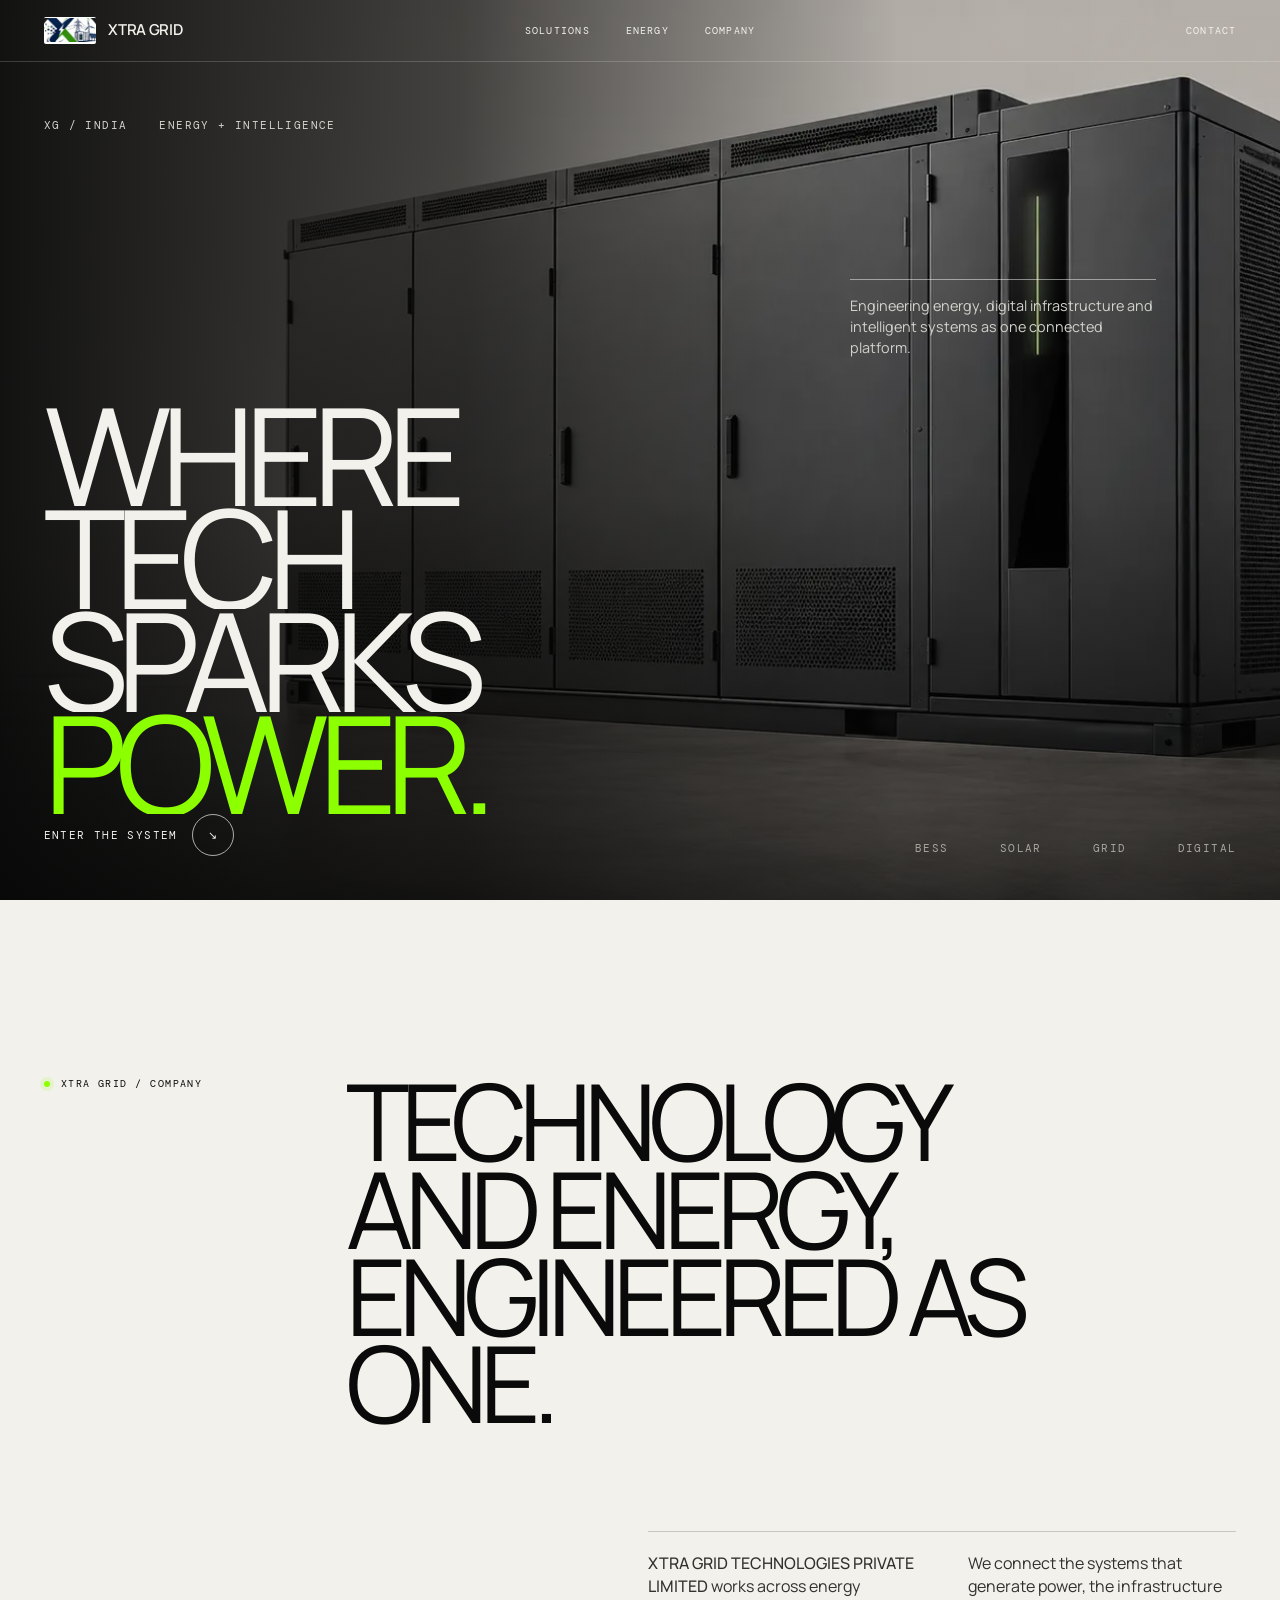
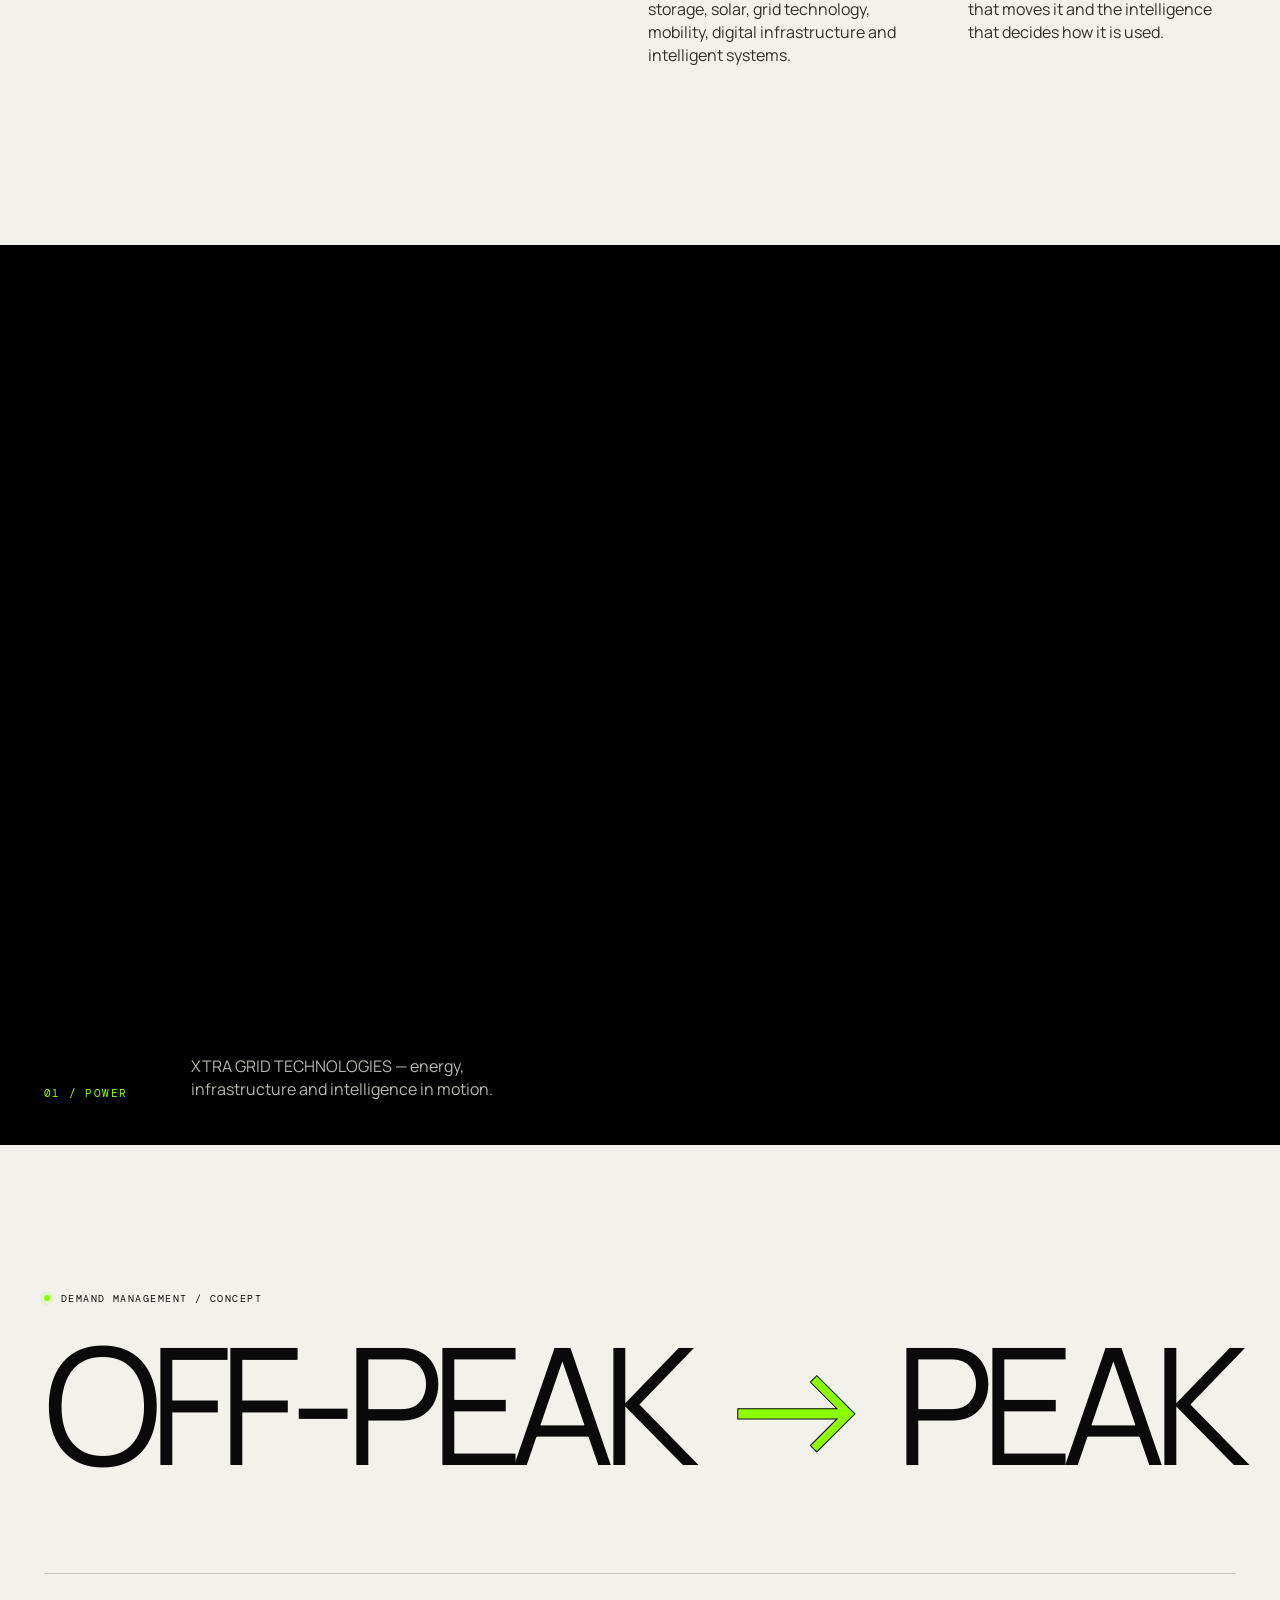
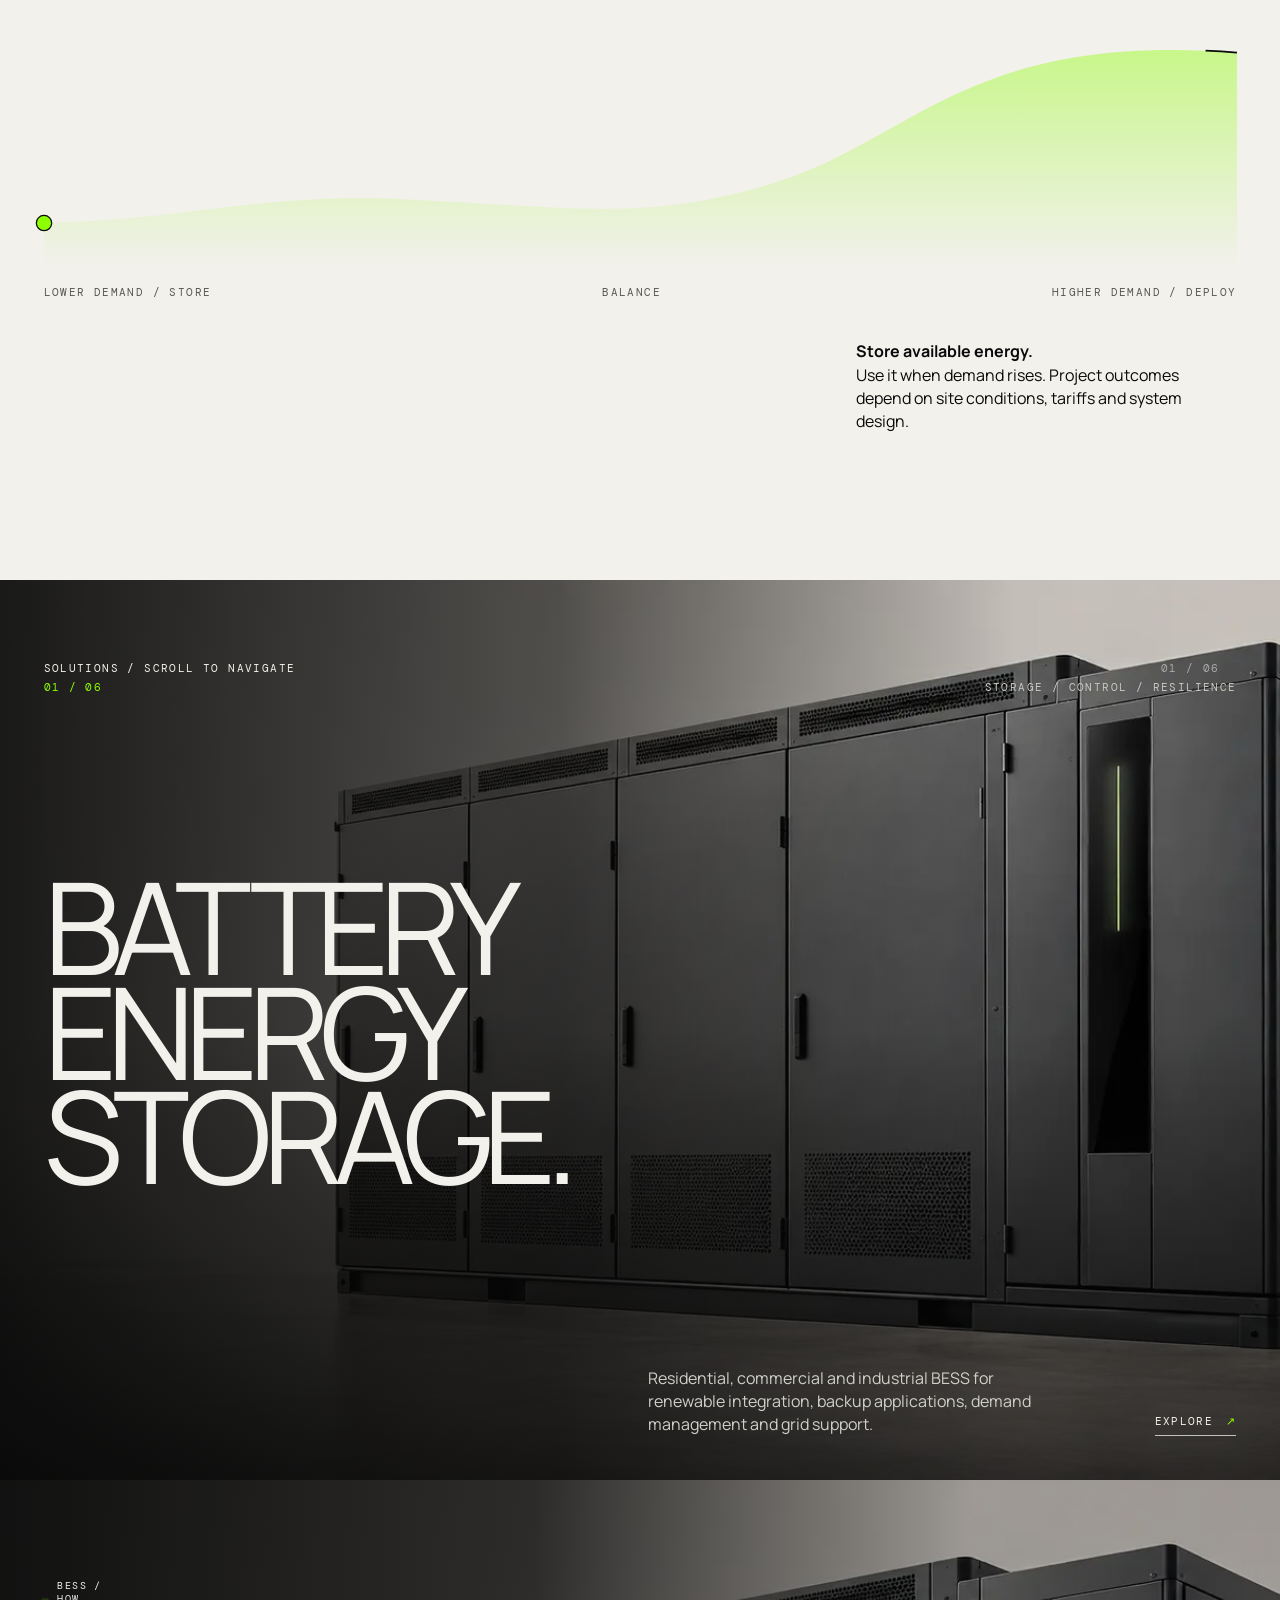
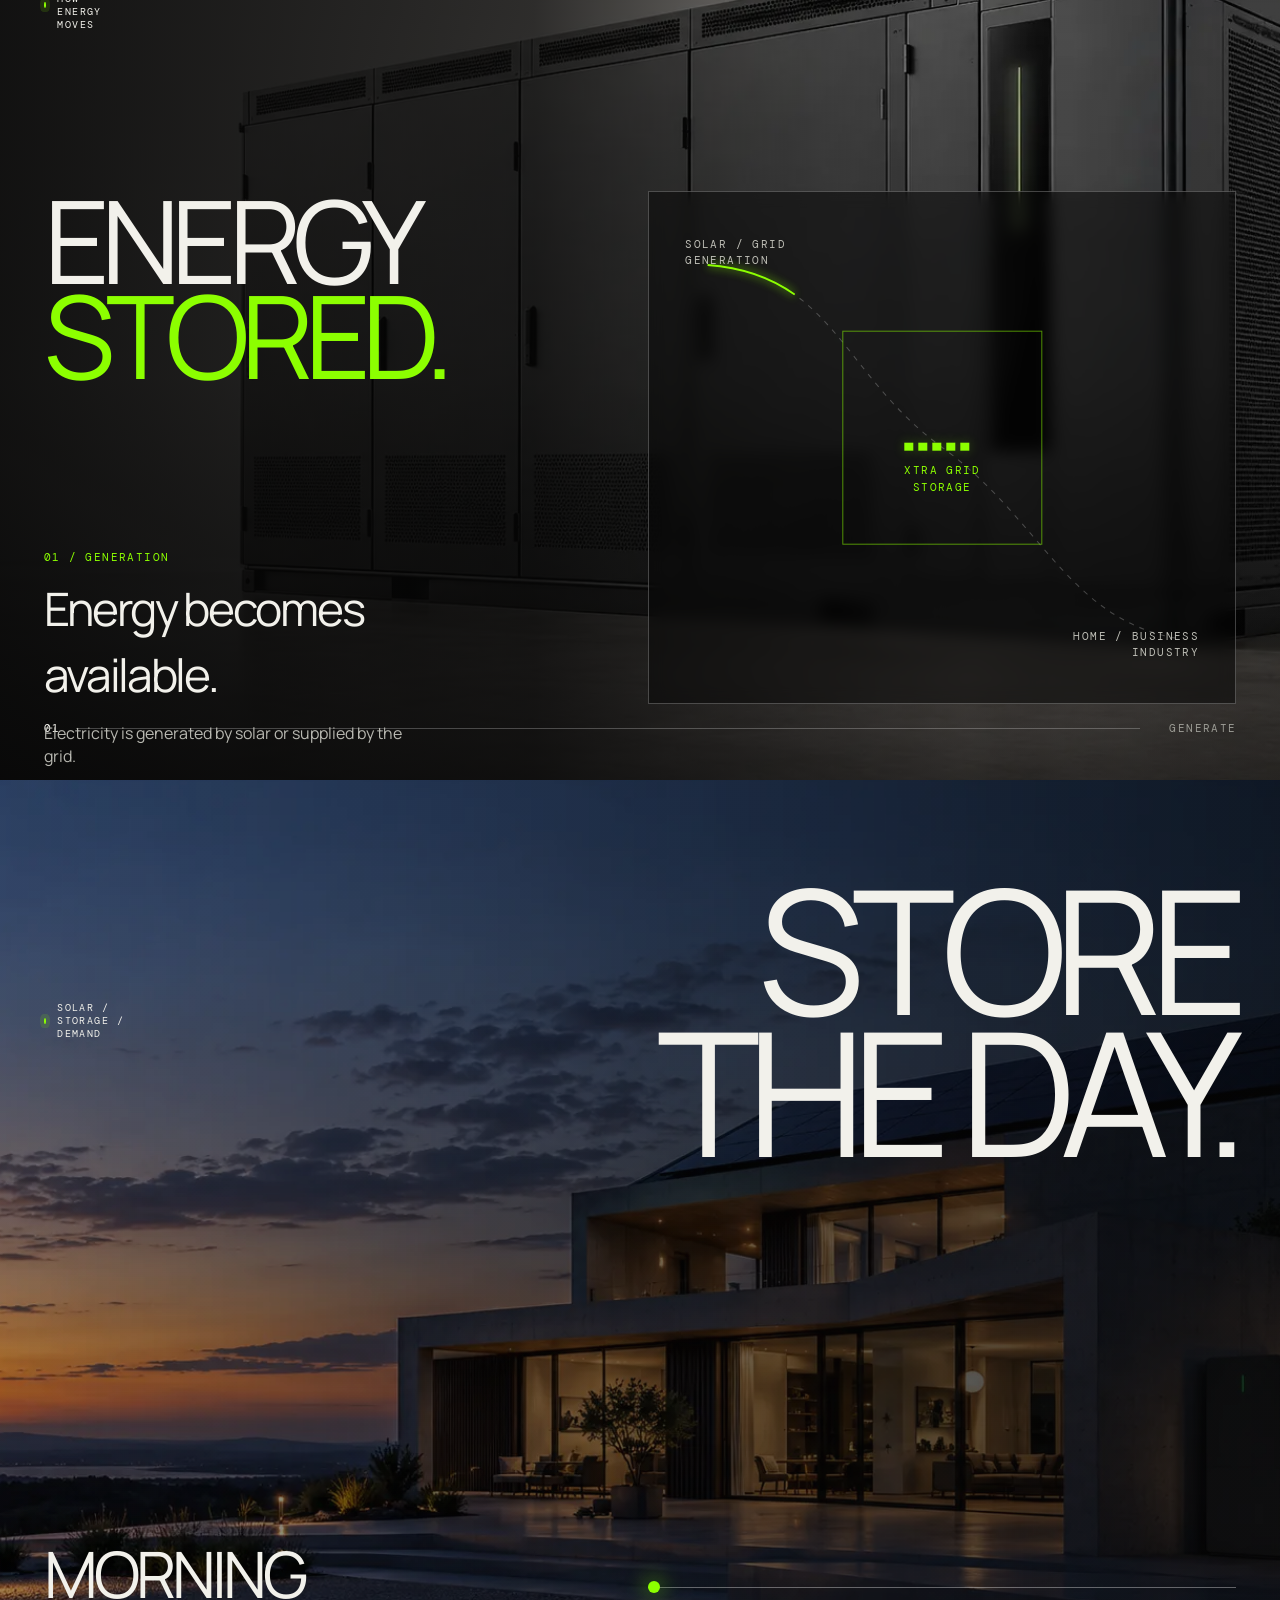
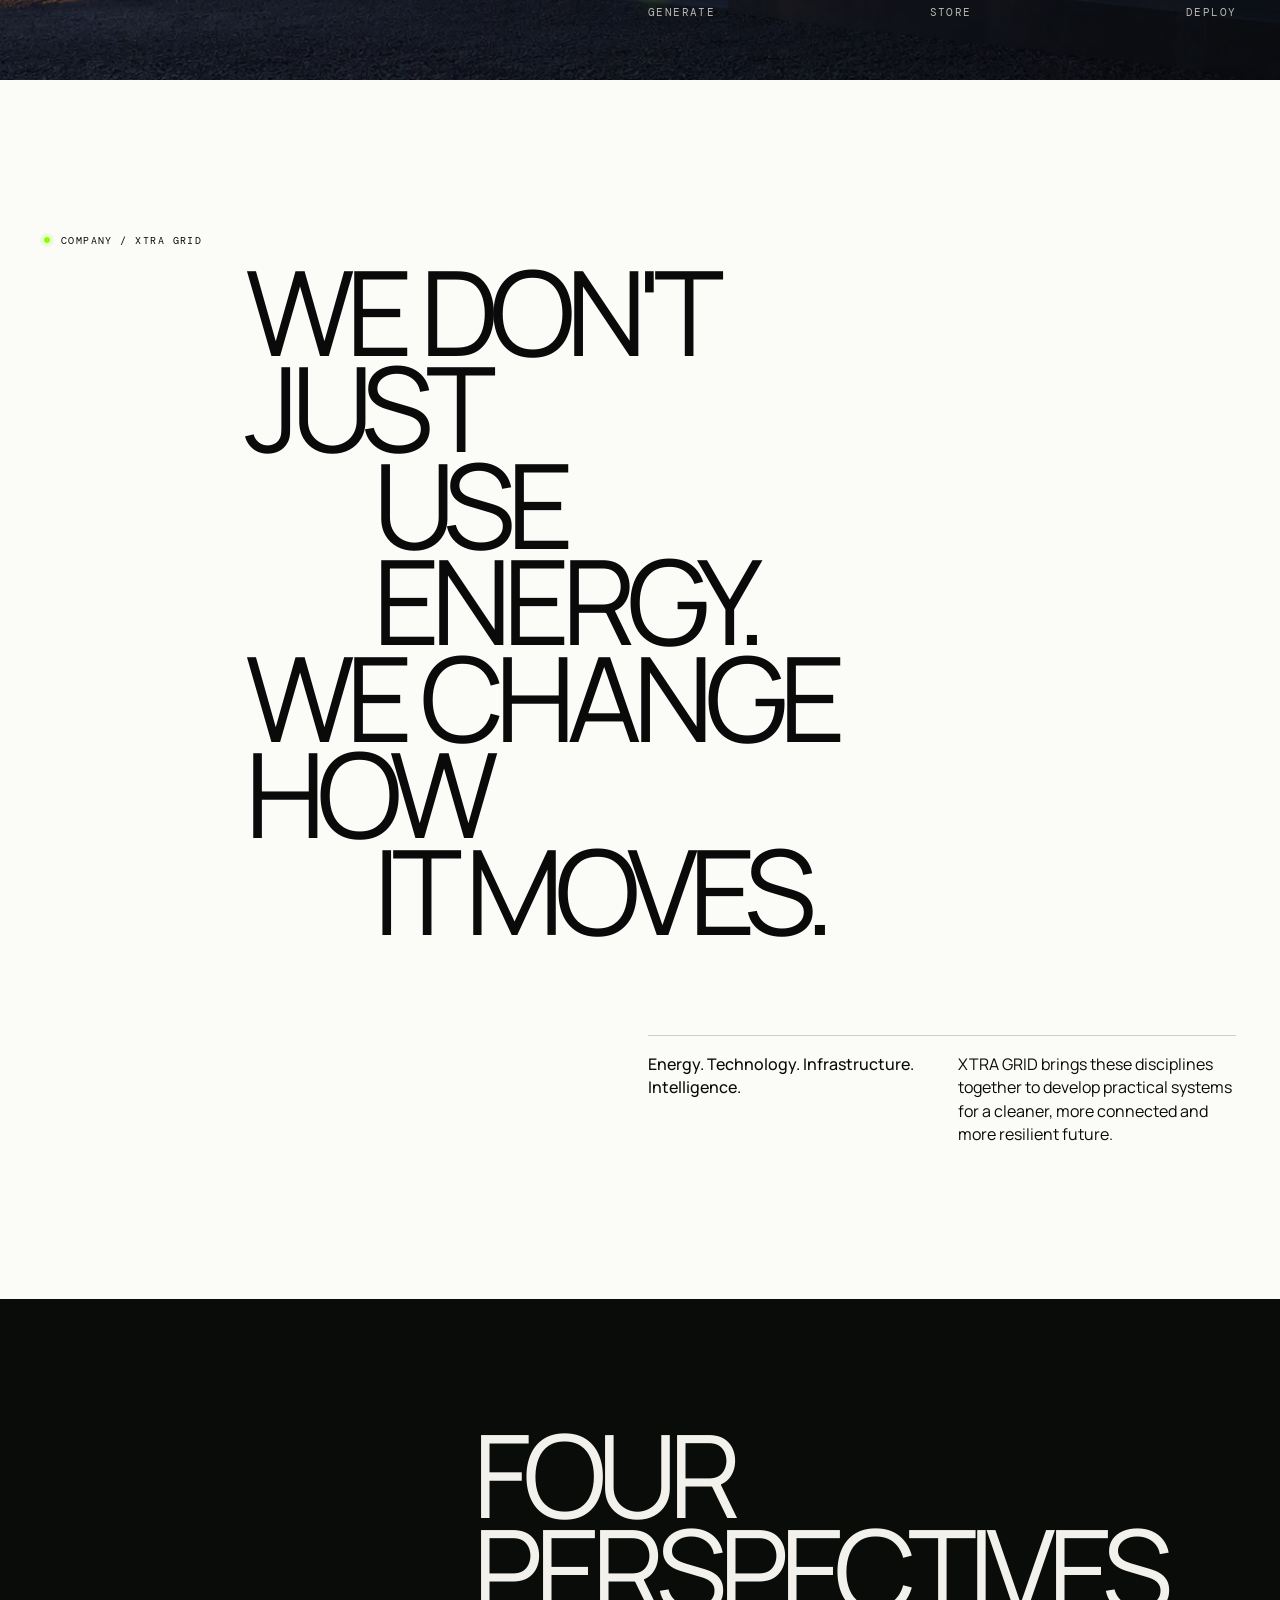
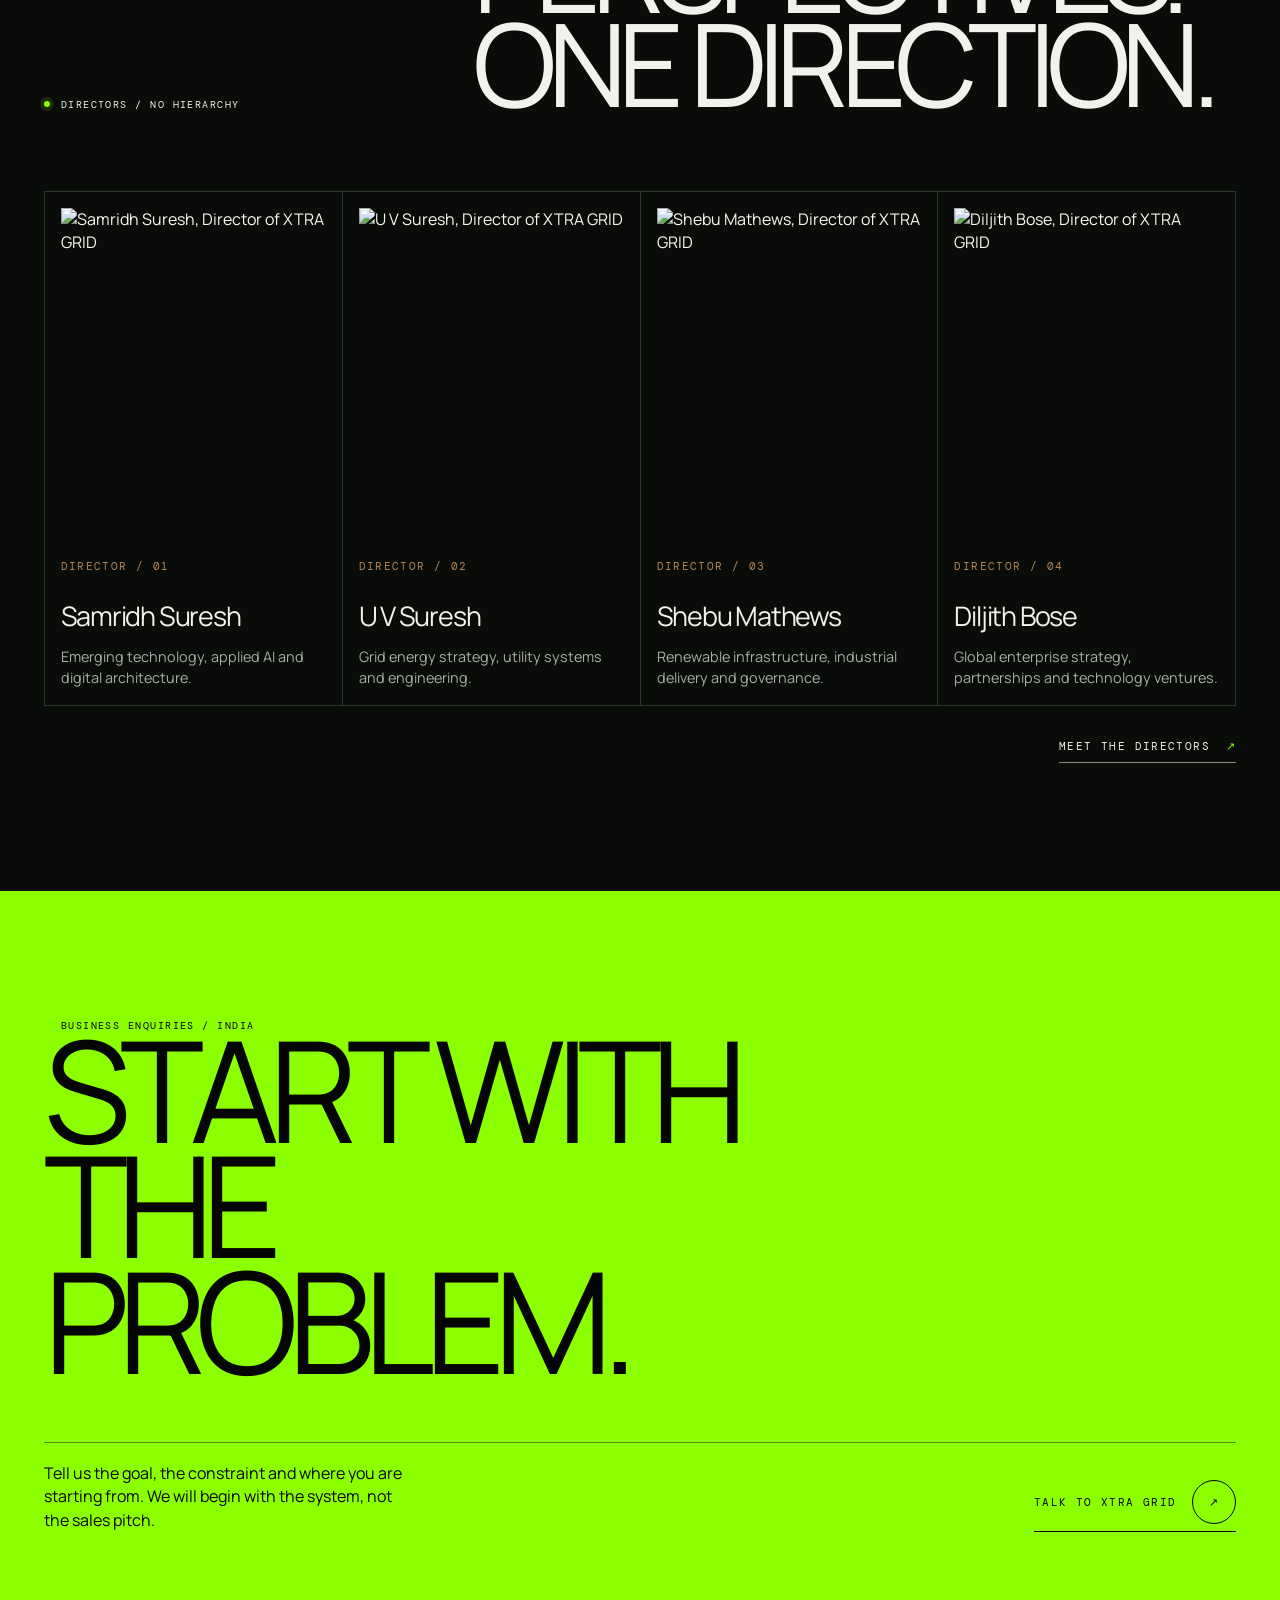
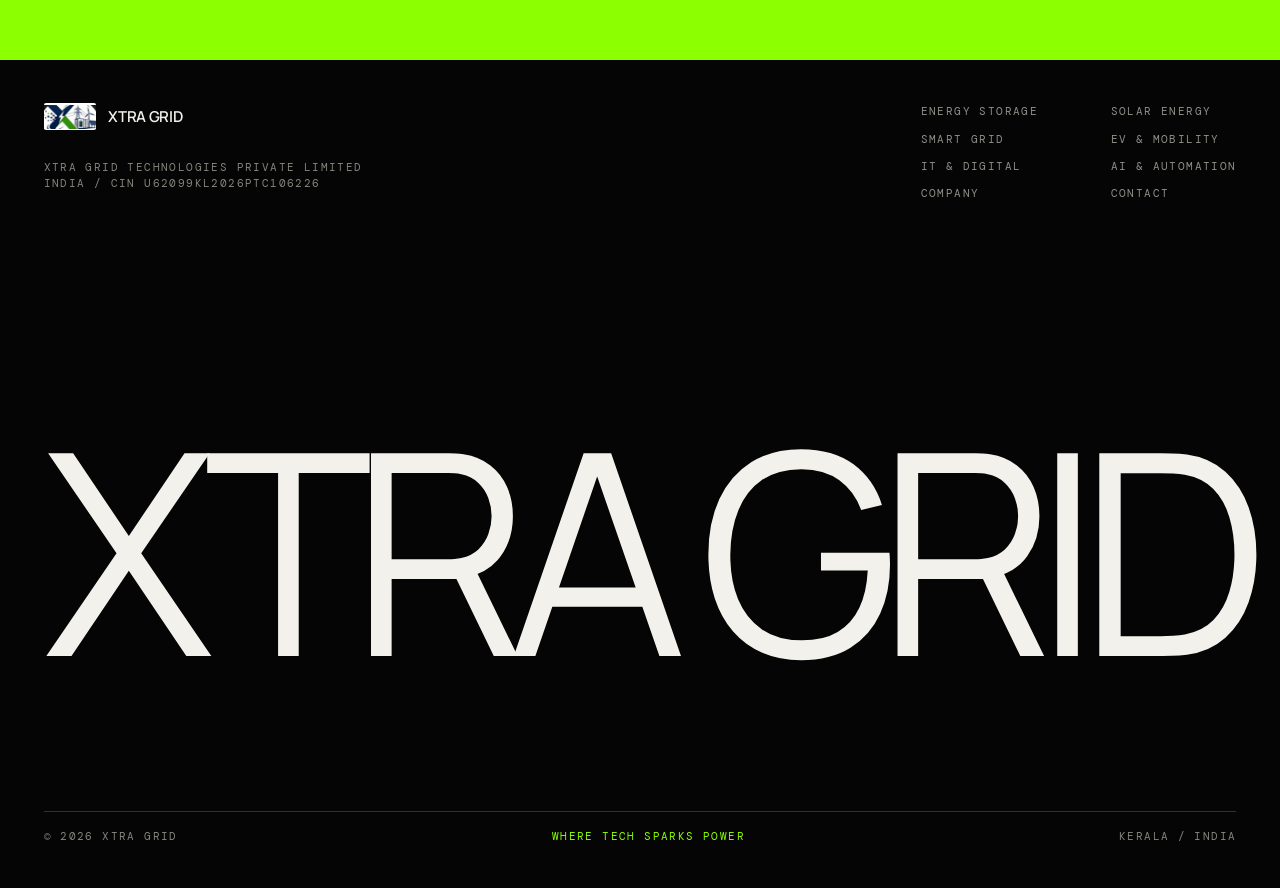
==== index.html @ e3e7417c "Scale the centered portal mask and smooth scrolling" ====
<!doctype html>
<html lang="en">
<head>
  <meta charset="UTF-8">
  <meta name="viewport" content="width=device-width,initial-scale=1,viewport-fit=cover">
  <meta name="theme-color" content="#050505">
  <meta name="description" content="XTRA GRID TECHNOLOGIES PRIVATE LIMITED — energy storage, solar, smart-grid, mobility, digital infrastructure and intelligent systems.">
  <title>XTRA GRID — Where Tech Sparks Power</title>
  <link rel="preconnect" href="https://fonts.googleapis.com">
  <link rel="preconnect" href="https://fonts.gstatic.com" crossorigin>
  <link href="https://fonts.googleapis.com/css2?family=Archivo:wght@600;700;800;900&family=DM+Mono:wght@300;400;500&family=Manrope:wght@300;400;500;600;700&display=swap" rel="stylesheet">
  <link rel="stylesheet" href="https://unpkg.com/lenis@1.3.26/dist/lenis.css">
  <link rel="preload" href="assets/xg-bess-hero.webp" as="image" type="image/webp">
  <link rel="icon" type="image/png" href="assets/xtragrid-logo.png">
  <style>
    :root{
      --black:#050505;--ink:#0a0a0a;--paper:#f2f1eb;--white:#fbfbf8;
      --grey:#9a9a93;--line:rgba(244,244,239,.2);--dark-line:rgba(5,5,5,.18);
      --green:#8cff00;--copper:#b48658;--pad:clamp(1.15rem,3.4vw,4rem);
      --ease:cubic-bezier(.2,.72,.2,1);--panels:6
    }
    *{box-sizing:border-box}
    html{background:var(--black);scroll-behavior:smooth}html,body{max-width:100%;overflow-x:hidden}
    body{margin:0;background:var(--black);color:var(--paper);font:400 16px/1.45 Manrope,Arial,sans-serif}
    body.menu-open{overflow:hidden}
    a{color:inherit;text-decoration:none}button{font:inherit;color:inherit}img{display:block;width:100%}
    ::selection{background:var(--green);color:var(--black)}
    .mono{font:400 .67rem/1.5 "DM Mono",monospace;letter-spacing:.13em;text-transform:uppercase}
    .display{margin:0;font-weight:400;letter-spacing:-.075em;line-height:.82;text-transform:uppercase}
    .eyebrow{display:flex;align-items:center;gap:.7rem;margin:0;font:400 .65rem "DM Mono",monospace;letter-spacing:.14em;text-transform:uppercase}
    .eyebrow:before{content:"";width:6px;height:6px;border-radius:50%;background:var(--green);box-shadow:0 0 0 4px rgba(140,255,0,.13)}
    .reveal{opacity:0;transform:translateY(44px);transition:opacity .9s var(--ease),transform .9s var(--ease)}
    .reveal.in{opacity:1;transform:none}
    .site-nav{position:fixed;inset:0 0 auto;z-index:100;display:grid;grid-template-columns:1fr auto 1fr;align-items:center;padding:1.05rem var(--pad);border-bottom:1px solid rgba(255,255,255,.18);transition:background .4s,color .4s,border-color .4s}
    .site-nav.scrolled,.site-nav.open{background:rgba(5,5,5,.87);backdrop-filter:blur(16px);border-color:rgba(255,255,255,.12)}
    .brand{display:inline-flex;align-items:center;gap:.75rem;font-size:.94rem;font-weight:600;letter-spacing:-.025em;z-index:2}
    .brand img{width:52px;height:27px;object-fit:contain;background:#fff;border-radius:2px}
    .nav-links{display:flex;gap:clamp(1rem,2.8vw,3rem)}
    .nav-links a,.contact-link{position:relative;font:400 .63rem "DM Mono",monospace;letter-spacing:.12em;text-transform:uppercase}
    .nav-links a:after,.contact-link:after{content:"";position:absolute;inset:auto 0 -5px;height:1px;background:var(--green);transform:scaleX(0);transform-origin:right;transition:transform .35s var(--ease)}
    .nav-links a:hover:after,.contact-link:hover:after{transform:scaleX(1);transform-origin:left}
    .contact-link{justify-self:end}
    .menu-btn{display:none;justify-self:end;border:0;background:none;padding:.5rem 0;cursor:pointer;font:400 .65rem "DM Mono",monospace;letter-spacing:.12em;text-transform:uppercase}
    .menu{position:fixed;inset:0;z-index:90;background:var(--black);padding:clamp(6.5rem,13vh,9rem) var(--pad) 2rem;display:flex;flex-direction:column;justify-content:space-between;clip-path:inset(0 0 100% 0);transition:clip-path .7s var(--ease);visibility:hidden}
    body.menu-open .menu{clip-path:inset(0);visibility:visible}
    .menu nav{display:flex;flex-direction:column;align-items:flex-start}
    .menu nav a{font-size:clamp(3.2rem,10vw,8rem);font-weight:400;letter-spacing:-.075em;line-height:.86;text-transform:uppercase;transition:color .25s,transform .35s var(--ease)}
    .menu nav a:hover{color:var(--green);transform:translateX(.7rem)}
    .menu-foot{display:flex;justify-content:space-between;color:#87877f}
    .opening-experience{position:fixed;inset:0;z-index:1000;background:var(--black);display:grid;place-items:center;overflow:hidden;animation:introFallback .8s 4s var(--ease) forwards}
    .opening-mark{display:grid;place-items:center;text-align:center}.opening-mark strong{font-size:clamp(3.5rem,10vw,10rem);font-weight:600;line-height:.8;letter-spacing:-.08em}.opening-mark span{margin-top:1.5rem;color:var(--green)}
    .opening-rule{position:absolute;left:var(--pad);right:var(--pad);bottom:var(--pad);height:1px;background:#282828}.opening-rule i{display:block;width:0;height:1px;background:var(--green)}
    @keyframes introFallback{to{opacity:0;visibility:hidden;pointer-events:none}}

    .hero{height:100svh;min-height:680px;position:relative;overflow:hidden;background:#0a0b09}
    .hero-media{position:absolute;inset:0;background:url("assets/xg-bess-hero.webp") 62% center/cover no-repeat;transform:scale(1.035);animation:heroZoom 9s var(--ease) both}
    @keyframes heroZoom{to{transform:scale(1)}}
    .hero-media:after{content:"";position:absolute;inset:0;background:linear-gradient(90deg,rgba(5,5,5,.94) 0%,rgba(5,5,5,.72) 36%,rgba(5,5,5,.2) 70%),linear-gradient(0deg,rgba(5,5,5,.72),transparent 45%)}
    .hero-grid{position:relative;z-index:2;height:100%;padding:clamp(6.8rem,13vh,9rem) var(--pad) var(--pad);display:grid;grid-template-columns:repeat(12,minmax(0,1fr));grid-template-rows:auto 1fr auto;column-gap:clamp(.6rem,1.3vw,1.4rem)}
    .hero-top{grid-column:1/5;display:flex;gap:2rem;color:#d4d4cd}
    .hero-title{grid-column:1/11;align-self:center;font-size:clamp(4rem,10.7vw,11.2rem);max-width:9.5ch;line-height:.75}
    .hero-title span{display:block;overflow:hidden}
    .hero-title i{display:block;font-style:normal;transform:translateY(110%);animation:titleIn 1.1s var(--ease) forwards}
    .hero-title span:nth-child(2) i{animation-delay:.1s}.hero-title span:nth-child(3) i{animation-delay:.2s}.hero-title span:nth-child(4) i{animation-delay:.3s;color:var(--green)}
    @keyframes titleIn{to{transform:none}}
    .hero-note{grid-column:9/13;grid-row:2;align-self:end;margin:0 0 clamp(2rem,5vh,4rem);padding-top:1rem;border-top:1px solid rgba(255,255,255,.48);max-width:34ch;color:#d2d2cc;font-size:clamp(.9rem,1.05vw,1.05rem)}
    .hero-bottom{grid-column:1/13;display:flex;justify-content:space-between;align-items:end;gap:2rem}
    .scroll-cue{display:inline-flex;align-items:center;gap:.9rem}
    .scroll-cue b{width:42px;height:42px;border:1px solid rgba(255,255,255,.65);border-radius:50%;display:grid;place-items:center;font-weight:400;transition:.35s}
    .scroll-cue:hover b{background:var(--green);border-color:var(--green);color:var(--black);transform:rotate(45deg)}
    .hero-data{display:flex;gap:clamp(1.4rem,4vw,4rem);color:#a7a79f}

    .opening{min-height:105svh;background:var(--paper);color:var(--ink);padding:clamp(7rem,12vw,12rem) var(--pad);display:grid;grid-template-columns:repeat(12,minmax(0,1fr));gap:1rem;align-content:center}
    .opening .eyebrow{grid-column:1/4;align-self:start}
    .opening h2{grid-column:4/13;font-size:clamp(3.4rem,8.3vw,8.8rem);max-width:10.7ch}
    .opening-copy{grid-column:7/13;margin-top:clamp(3rem,7vw,7rem);padding-top:1.2rem;border-top:1px solid var(--dark-line);display:grid;grid-template-columns:1fr 1fr;gap:clamp(1.5rem,4vw,4rem)}
    .opening-copy p{margin:0;max-width:38ch;color:#31312e}
    .opening-copy strong{font-weight:500}

    .portal{height:100svh;position:relative;background:var(--black)}
    .portal-sticky{position:relative;height:100%;overflow:hidden;display:grid;place-items:center}
    .portal-caption{position:absolute;z-index:6;left:var(--pad);bottom:var(--pad);display:grid;grid-template-columns:auto minmax(0,34ch);gap:clamp(2rem,5vw,5rem);align-items:end}
    .portal-caption p{margin:0;color:#b6b6ae}
    .portal-index{color:var(--green)}

    /* One Earth canvas sits behind a real SVG cutout. The black rectangle is opaque
       everywhere except the POWER glyphs, so the globe cannot leak outside type. */
    .portal-one{background:#000}
    .portal-one .portal-sticky{isolation:isolate;background:#000}
    .portal-earth{position:absolute;inset:0;z-index:1;overflow:hidden;transform:scale(1.38);transform-origin:center center;will-change:transform}
    .portal-earth canvas{width:100%;height:100%;display:block}
    .portal-earth.webgl-fallback:before,.globe-shell.webgl-fallback:before{content:"";position:absolute;left:56%;top:50%;width:min(68vw,74vh);aspect-ratio:1;border-radius:50%;transform:translate(-50%,-50%);background:#0a1512 url("https://threejs.org/examples/textures/planets/earth_atmos_2048.jpg") 72% center/cover no-repeat;box-shadow:inset -5rem -2rem 8rem rgba(0,0,0,.72),0 0 5rem rgba(140,255,0,.12)}
    .globe-shell.webgl-fallback .globe-label{left:58%;top:52%}
    .portal-earth:after{content:"";position:absolute;inset:0;pointer-events:none;background:radial-gradient(circle at 50% 50%,transparent 20%,rgba(0,0,0,.08) 62%,rgba(0,0,0,.52) 100%)}
    .portal-mask{position:absolute;inset:0;z-index:3;width:100%;height:100%;overflow:visible;transform-origin:50% 50%;will-change:transform,opacity}
    .portal-mask-cover{fill:#000}
    .portal-mask-text{font-family:Archivo,Manrope,Arial,sans-serif;font-size:clamp(7rem,23vw,22rem);font-weight:900;letter-spacing:-.075em;transform-box:view-box;transform-origin:center center;will-change:transform}
    .portal-one .portal-caption{z-index:5}
    .portal-one .portal-caption:before{content:"";position:absolute;inset:-1.4rem -1.5rem;background:linear-gradient(90deg,rgba(0,0,0,.78),transparent);z-index:-1;pointer-events:none}
    .sr-only{position:absolute!important;width:1px!important;height:1px!important;padding:0!important;margin:-1px!important;overflow:hidden!important;clip:rect(0,0,0,0)!important;white-space:nowrap!important;border:0!important}

    .portal-title-stage{position:absolute;inset:0;z-index:4;display:grid;place-items:center;padding:var(--pad);overflow:hidden;background:#fff;color:#050505;opacity:0;visibility:hidden;transform-origin:center center;will-change:opacity}
    .portal-title-lock{position:relative;width:min(92vw,92rem);display:grid;place-items:center;isolation:isolate;transform-origin:center center;will-change:transform}
    .portal-title-stage h2{margin:0;display:flex;flex-direction:column;align-items:center;white-space:nowrap;text-align:center;font-family:Archivo,Manrope,Arial,sans-serif;font-size:clamp(4.8rem,14vw,14.5rem);font-weight:900;line-height:.68;letter-spacing:-.095em;text-transform:uppercase;transform-origin:center center}
    .portal-title-line{display:block;overflow:hidden;padding:.08em .08em .12em}
    .portal-title-word{display:block;will-change:transform}
    .portal-title-kicker,.portal-title-meta{position:absolute;z-index:2;font:500 .6rem/1.4 "DM Mono",monospace;letter-spacing:.16em;text-transform:uppercase}
    .portal-title-kicker{top:-2.6rem;left:50%;transform:translateX(-50%);white-space:nowrap;color:#3e3e3a}
    .portal-title-meta{bottom:-3rem;left:50%;transform:translateX(-50%);white-space:nowrap;color:#62625d}
    .portal-title-rule{position:absolute;left:8%;right:8%;top:50%;height:1px;background:#050505;transform:scaleX(0);transform-origin:center;z-index:-1}
    .portal-title-rule:before,.portal-title-rule:after{content:"";position:absolute;top:-3px;width:7px;height:7px;border-radius:50%;background:var(--green)}
    .portal-title-rule:before{left:0}.portal-title-rule:after{right:0}
    .portal-location-stage{position:absolute;inset:0;z-index:5;overflow:hidden;background:radial-gradient(circle at 58% 48%,#10201c 0%,#050706 48%,#020202 80%);opacity:0;visibility:hidden;will-change:opacity}
    .portal-location-stage .portal-word{position:absolute;z-index:4;left:var(--pad);top:50%;transform:translateY(-50%);text-align:left;font-size:clamp(5rem,13vw,13.5rem);font-weight:700;letter-spacing:-.095em;line-height:.72;text-transform:uppercase;color:var(--paper);will-change:transform,opacity}
    .portal-location-stage .portal-word span{display:block}
    .portal-location-stage .portal-caption{z-index:6}
    .globe-shell{position:absolute;inset:0;z-index:2;opacity:0;transform:scale(.86);overflow:hidden;will-change:transform,opacity}
    .globe-shell canvas{position:absolute;inset:0;width:100%;height:100%;display:block}
    .globe-shell:after{content:"";position:absolute;inset:0;pointer-events:none;background:radial-gradient(circle at 56% 48%,transparent 28%,rgba(2,3,3,.15) 52%,rgba(2,3,3,.88) 92%),linear-gradient(90deg,rgba(2,3,3,.82),transparent 43%)}
    .globe-label{position:absolute;z-index:5;opacity:0;min-width:220px;padding-left:4.5rem;color:var(--paper);pointer-events:none}
    .globe-label:before{content:"";position:absolute;left:0;top:50%;width:3.7rem;height:1px;background:var(--green);box-shadow:0 0 10px rgba(140,255,0,.65)}
    .globe-label i{position:absolute;left:-4px;top:calc(50% - 4px);width:8px;height:8px;border-radius:50%;background:var(--green);box-shadow:0 0 0 7px rgba(140,255,0,.13),0 0 18px var(--green)}
    .globe-label strong,.globe-label span{display:block}
    .globe-label strong{font-size:.82rem;letter-spacing:.04em}
    .globe-label span{color:#9ea69e;margin-top:.25rem}
    .globe-meta{position:absolute;z-index:4;right:var(--pad);top:clamp(6rem,12vh,9rem);text-align:right;color:#919991}
    .globe-meta b{display:block;color:var(--green);font-weight:400;margin-top:.35rem}

    .solutions-wrap{height:100svh;position:relative;background:var(--black)}
    .solutions-sticky{position:relative;height:100%;overflow:hidden}
    .solutions-track{height:100%;display:flex;width:calc(var(--panels) * 100vw);will-change:transform}
    .solution{width:100vw;height:100svh;flex:0 0 100vw;position:relative;overflow:hidden;padding:clamp(6rem,11vh,8rem) var(--pad) var(--pad);display:grid;grid-template-columns:repeat(12,minmax(0,1fr));grid-template-rows:auto 1fr auto;gap:1rem}
    .solution-bg{position:absolute;inset:0;background:center/cover no-repeat;transform:scale(1.04)}
    .solution-bg:after{content:"";position:absolute;inset:0;background:linear-gradient(90deg,rgba(5,5,5,.92) 0%,rgba(5,5,5,.66) 44%,rgba(5,5,5,.12) 78%),linear-gradient(0deg,rgba(5,5,5,.78),transparent 50%)}
    .solution:nth-child(1) .solution-bg,.solution:nth-child(3) .solution-bg{background-image:url("assets/xg-bess-hero.webp")}
    .solution:nth-child(2) .solution-bg,.solution:nth-child(4) .solution-bg{background-image:url("assets/xg-store-day.webp")}
    .solution:nth-child(5) .solution-bg,.solution:nth-child(6) .solution-bg{background-image:url("assets/xg-grid-night.webp")}
    .solution>*:not(.solution-bg){position:relative;z-index:2}
    .solution-index{grid-column:1/3;color:var(--green)}
    .solution-kicker{grid-column:10/13;text-align:right;color:#c8c8c1}
    .solution h2{grid-column:1/11;align-self:center;font-size:clamp(4rem,10vw,10.5rem);max-width:8.7ch}
    .solution-bottom{grid-column:1/13;display:grid;grid-template-columns:repeat(12,minmax(0,1fr));gap:1rem;align-items:end}
    .solution-bottom p{grid-column:7/11;margin:0;color:#d0d0ca;max-width:39ch}
    .scene-link{grid-column:11/13;justify-self:end;display:inline-flex;align-items:center;gap:.8rem;padding-bottom:.4rem;border-bottom:1px solid rgba(255,255,255,.7)}
    .scene-link b{color:var(--green);font-weight:400}
    .solutions-ui{position:absolute;z-index:5;left:var(--pad);right:var(--pad);top:5rem;display:flex;justify-content:space-between;pointer-events:none}
    .scene-progress{width:min(250px,28vw);height:1px;background:rgba(255,255,255,.25);position:relative}
    .scene-progress i{position:absolute;inset:0 auto 0 0;background:var(--green);width:0}
    .scene-count{color:#aaa}

    .bess-story{height:100svh;position:relative;background:var(--black)}
    .bess-sticky{position:relative;height:100%;overflow:hidden}
    .bess-bg{position:absolute;inset:0;background:url("assets/xg-bess-hero.webp") 68% center/cover no-repeat;transform:scale(1.035)}
    .bess-bg:after{content:"";position:absolute;inset:0;background:linear-gradient(90deg,rgba(5,5,5,.95) 0%,rgba(5,5,5,.82) 42%,rgba(5,5,5,.3) 75%),linear-gradient(0deg,rgba(5,5,5,.7),transparent 45%)}
    .bess-grid{position:relative;z-index:2;height:100%;padding:clamp(6rem,11vh,8rem) var(--pad) var(--pad);display:grid;grid-template-columns:repeat(12,minmax(0,1fr));grid-template-rows:auto 1fr auto;gap:1rem}
    .bess-grid>h2{grid-column:1/7;font-size:clamp(4.2rem,9vw,9rem);align-self:center}
    .bess-grid>h2 em{display:block;color:var(--green);font-style:normal}
    .bess-copy{grid-column:1/6;align-self:end;position:relative;min-height:10rem}
    .bess-step{position:absolute;inset:0;opacity:0;transform:translateY(25px);transition:opacity .45s,transform .45s}
    .bess-step.active{opacity:1;transform:none}
    .bess-step span{color:var(--green)}
    .bess-step h3{font-size:clamp(1.8rem,3.6vw,4rem);font-weight:400;letter-spacing:-.05em;margin:.5rem 0 .8rem}
    .bess-step p{margin:0;color:#b8b8b1;max-width:38ch}
    .energy-diagram{grid-column:7/13;grid-row:2/4;align-self:end;height:min(57vh,570px);border:1px solid rgba(255,255,255,.24);background:rgba(5,5,5,.5);backdrop-filter:blur(8px);position:relative;overflow:hidden}
    .diagram-label{position:absolute;padding:.8rem;color:#bdbdb5}
    .diagram-label.gen{left:4%;top:6%}.diagram-label.store{left:50%;top:48%;transform:translate(-50%,-50%);color:var(--green);border:1px solid rgba(140,255,0,.55);width:34%;height:42%;display:grid;place-items:center;text-align:center}.diagram-label.load{right:4%;bottom:6%;text-align:right}
    .charge-meter{display:flex;align-items:end;gap:5px;height:70px;margin-bottom:.7rem}
    .charge-meter i{width:9px;height:calc(12% + var(--story-p,0) * 88%);max-height:100%;background:var(--green);box-shadow:0 0 12px rgba(140,255,0,.28);transition:height .2s}
    .charge-meter i:nth-child(2){height:calc(12% + var(--story-p,0) * 72%)}.charge-meter i:nth-child(3){height:calc(12% + var(--story-p,0) * 58%)}.charge-meter i:nth-child(4){height:calc(12% + var(--story-p,0) * 44%)}.charge-meter i:nth-child(5){height:calc(12% + var(--story-p,0) * 30%)}
    .energy-diagram svg{position:absolute;inset:0;width:100%;height:100%}
    .energy-line{fill:none;stroke:rgba(255,255,255,.23);stroke-width:1.2;stroke-dasharray:6 7}
    .energy-live{fill:none;stroke:var(--green);stroke-width:2;stroke-dasharray:110 900;stroke-dashoffset:calc(-1px * var(--path,0));filter:drop-shadow(0 0 5px var(--green))}
    .story-progress{grid-column:1/13;display:flex;align-items:center;gap:1rem}
    .story-progress-line{height:1px;flex:1;background:rgba(255,255,255,.24)}
    .story-progress-line i{display:block;width:calc(var(--story-p,0) * 100%);height:1px;background:var(--green)}
    .story-phase{min-width:5rem;text-align:right;color:#9b9b94}

    .day-story{height:100svh;position:relative;background:#10110d}
    .day-sticky{position:relative;height:100%;overflow:hidden}
    .day-image{position:absolute;inset:0;background:url("assets/xg-store-day.webp") center/cover no-repeat;transform:scale(1.035)}
    .day-shade{position:absolute;inset:0;background:#03050a;opacity:.1;mix-blend-mode:multiply}
    .day-sticky:after{content:"";position:absolute;inset:0;background:linear-gradient(90deg,rgba(5,5,5,.3),rgba(5,5,5,.74))}
    .day-content{position:relative;z-index:2;height:100%;padding:clamp(6rem,11vh,8rem) var(--pad) var(--pad);display:grid;grid-template-columns:repeat(12,minmax(0,1fr));grid-template-rows:auto 1fr auto;gap:1rem}
    .day-content h2{grid-column:6/13;align-self:center;text-align:right;font-size:clamp(5rem,13.5vw,14rem)}
    .day-content h2 span{display:block}
    .day-phase{grid-column:1/4;align-self:end;font-size:clamp(2.2rem,5vw,5rem);font-weight:400;letter-spacing:-.06em;text-transform:uppercase}
    .day-flow{grid-column:7/13;align-self:end}
    .sun-track{height:1px;background:rgba(255,255,255,.35);position:relative;margin-bottom:1rem}
    .sun-track i{position:absolute;top:-6px;left:0;width:12px;height:12px;border-radius:50%;background:var(--green);box-shadow:0 0 22px var(--green)}
    .day-flow-bottom{display:flex;justify-content:space-between;color:#b9b9b2}

    .demand{min-height:115svh;background:var(--paper);color:var(--ink);padding:clamp(7rem,11vw,11rem) var(--pad);display:grid;align-content:center}
    .demand h2{font-size:clamp(4.2rem,12.7vw,13rem);display:flex;justify-content:space-between;align-items:center;white-space:nowrap;margin-top:2rem}
    .demand h2 b{font-weight:400;color:var(--green);-webkit-text-stroke:1px var(--ink)}
    .curve{margin-top:clamp(4rem,8vw,8rem);border-top:1px solid var(--dark-line);padding-top:1.2rem}
    .curve svg{width:100%;height:auto;overflow:visible}
    .curve-line{fill:none;stroke:var(--ink);stroke-width:2;stroke-dasharray:1400;stroke-dashoffset:1400}
    .curve-fill{fill:url(#demandFill);opacity:.75}
    .curve-marker{fill:var(--green);stroke:var(--ink);stroke-width:1.5}
    .curve-labels{display:flex;justify-content:space-between;color:#585853;margin-top:.8rem}
    .demand-copy{display:flex;justify-content:flex-end;margin-top:2.5rem}
    .demand-copy p{margin:0;max-width:38ch;font-size:clamp(1rem,1.25vw,1.2rem)}

    .company-story{min-height:110svh;background:var(--white);color:var(--ink);padding:clamp(7rem,12vw,12rem) var(--pad);display:grid;grid-template-columns:repeat(12,minmax(0,1fr));gap:1rem;align-content:center}
    .company-story .eyebrow{grid-column:1/4}
    .company-story h2{grid-column:3/13;font-size:clamp(4rem,9.2vw,9.5rem);max-width:10ch}
    .company-story h2 span{display:block}.company-story h2 .shift{padding-left:10vw}
    .company-copy{grid-column:7/13;margin-top:5rem;padding-top:1.1rem;border-top:1px solid var(--dark-line);display:grid;grid-template-columns:1fr 1fr;gap:2rem}
    .company-copy p{margin:0}.company-copy strong{font-weight:500}

    .directors-preview{background:#090c09;padding:clamp(7rem,10vw,10rem) var(--pad)}
    .directors-head{display:grid;grid-template-columns:1fr 2fr;gap:3rem;align-items:end}
    .directors-head h2{font-size:clamp(4rem,9vw,9rem)}
    .director-list{display:grid;grid-template-columns:repeat(4,1fr);margin-top:5rem;border-top:1px solid #303630;border-left:1px solid #303630}
    .director-mini{min-height:430px;padding:1rem;border-right:1px solid #303630;border-bottom:1px solid #303630;display:flex;flex-direction:column;justify-content:space-between;transition:background .35s}
    .director-mini:hover{background:#111711}
    .director-mini img{width:100%;aspect-ratio:4/5;object-fit:cover;object-position:center 24%;filter:saturate(.72) contrast(1.06);margin-bottom:1.2rem;transition:filter .35s,transform .6s var(--ease)}
    .director-mini:hover img{filter:saturate(.95) contrast(1.03)}
    .director-mini span{color:var(--copper)}
    .director-mini h3{font-size:clamp(1.45rem,2.1vw,2.1rem);font-weight:400;letter-spacing:-.045em;margin:1.4rem 0 .7rem}
    .director-mini p{margin:0;color:#a9ada7;font-size:.9rem}
    .directors-link{margin-top:2rem;display:flex;justify-content:flex-end}
    .directors-link a{display:inline-flex;align-items:center;gap:1rem;border-bottom:1px solid #8d8d85;padding-bottom:.5rem}
    .directors-link b{color:var(--green);font-weight:400}
    .contact-cta{min-height:82svh;background:var(--green);color:var(--black);padding:clamp(6rem,10vw,10rem) var(--pad);display:grid;align-content:center}
    .contact-cta h2{font-size:clamp(4rem,11vw,11.5rem);max-width:9ch}
    .contact-cta-row{display:flex;justify-content:space-between;align-items:end;gap:2rem;margin-top:4rem;border-top:1px solid rgba(5,5,5,.45);padding-top:1.2rem}
    .contact-cta-row p{margin:0;max-width:36ch}.contact-cta-row a{display:inline-flex;align-items:center;gap:1rem;border-bottom:1px solid;padding-bottom:.45rem}.contact-cta-row b{width:44px;height:44px;border:1px solid;border-radius:50%;display:grid;place-items:center;font-weight:400}

    .footer{min-height:92svh;background:var(--black);padding:var(--pad);display:flex;flex-direction:column;justify-content:space-between;overflow:hidden}
    .footer-top{display:flex;justify-content:space-between;gap:3rem}
    .footer-links{display:grid;grid-template-columns:repeat(2,minmax(120px,1fr));gap:.65rem 4rem}
    .footer-links a{color:#8f8f88}.footer-links a:hover{color:var(--green)}
    .footer-title{font-size:clamp(6rem,22vw,23rem);white-space:nowrap;margin:2rem 0 -4vw;line-height:.69}
    .footer-bottom{display:flex;justify-content:space-between;gap:1rem;padding-top:1rem;border-top:1px solid #303030;color:#85857e}
    .footer-bottom b{color:var(--green);font-weight:400}

    @media(max-width:900px){
      :root{--pad:1.15rem}
      .globe-label{left:var(--pad)!important;right:var(--pad);top:auto!important;bottom:5rem;min-width:0;width:auto;padding-left:2.4rem}
      .globe-label:before{width:1.8rem}.globe-meta{top:5.5rem;font-size:.55rem}
      .portal-location-stage .portal-word{font-size:clamp(4.7rem,24vw,8rem);top:48%}.site-nav{grid-template-columns:1fr auto}.nav-links,.contact-link{display:none}.menu-btn{display:block}
      .hero-media{background-position:68% center}.hero-media:after{background:linear-gradient(180deg,rgba(5,5,5,.8),rgba(5,5,5,.25) 45%,rgba(5,5,5,.9))}
      .hero-grid{grid-template-columns:repeat(4,minmax(0,1fr));padding-top:6rem}
      .hero-top{grid-column:1/5}.hero-title{grid-column:1/5;font-size:clamp(4rem,18.5vw,7rem);align-self:center}
      .hero-note{grid-column:2/5;grid-row:2;font-size:.9rem;margin-bottom:5rem}.hero-bottom{grid-column:1/5}.hero-data{display:none}
      .opening{grid-template-columns:repeat(4,minmax(0,1fr));min-height:auto;padding-top:7rem;padding-bottom:7rem}
      .opening .eyebrow{grid-column:1/5}.opening h2{grid-column:1/5;margin-top:3rem;font-size:clamp(3.5rem,15vw,6rem)}
      .opening-copy{grid-column:1/5;grid-template-columns:1fr;margin-top:3rem}
      .portal{height:100svh}.portal-caption{right:var(--pad);grid-template-columns:1fr;gap:.65rem}.portal-caption p{max-width:29ch;font-size:.82rem}
      .portal-mask-text{font-size:clamp(5.2rem,24vw,7rem);letter-spacing:-.065em;transform-box:view-box;transform-origin:center center}
      .portal-title-stage h2{font-size:clamp(4.9rem,25vw,8rem);line-height:.69}.portal-title-lock{width:94vw}.portal-title-kicker{top:-2.1rem;font-size:.52rem}.portal-title-meta{bottom:-2.35rem;font-size:.48rem;letter-spacing:.1em}.portal-title-rule{left:3%;right:3%}
      .solutions-wrap,.solutions-sticky{height:100svh}.solutions-track{height:100%;display:flex;width:calc(var(--panels) * 100vw)}
      .solutions-ui{top:4.6rem}.solutions-ui>span:first-child{display:none}.scene-progress{width:34vw}
      .solution{width:100vw;height:100svh;min-height:620px;flex:0 0 100vw;grid-template-columns:repeat(4,minmax(0,1fr));padding-top:6.5rem}
      .solution-index{grid-column:1/2}.solution-kicker{grid-column:2/5}.solution h2{grid-column:1/5;font-size:clamp(3.5rem,16vw,6.2rem);line-height:.84;max-width:8ch}
      .solution-bottom{grid-column:1/5;grid-template-columns:repeat(4,minmax(0,1fr));gap:.75rem}.solution-bottom p{grid-column:1/5;max-width:31ch;font-size:.88rem}.scene-link{grid-column:4/5;grid-row:2;align-self:end}.scene-link span{display:none}
      .bess-story{height:100svh}.bess-grid{grid-template-columns:repeat(4,minmax(0,1fr));padding-top:5.5rem}
      .bess-grid>h2{grid-column:1/5;font-size:clamp(3.6rem,16vw,6rem);align-self:start;margin-top:2rem}.bess-copy{grid-column:1/5;grid-row:2;align-self:end;margin-bottom:44vh}
      .energy-diagram{grid-column:1/5;grid-row:2/4;height:40vh;min-height:300px}.story-progress{grid-column:1/5}
      .diagram-label.store{width:42%;height:46%}.diagram-label{font-size:.54rem}
      .day-content{grid-template-columns:repeat(4,minmax(0,1fr));padding-top:5.5rem}.day-content h2{grid-column:1/5;font-size:clamp(4.5rem,21vw,8rem)}
      .day-phase{grid-column:1/3}.day-flow{grid-column:1/5}
      .demand{min-height:auto}.demand h2{font-size:clamp(2.7rem,11.5vw,4.8rem)}.curve-labels{font-size:.52rem}
      .company-story{grid-template-columns:repeat(4,minmax(0,1fr));min-height:auto}.company-story .eyebrow{grid-column:1/5}.company-story h2{grid-column:1/5;margin-top:3rem;font-size:clamp(3.6rem,15.5vw,6.5rem)}
      .company-story h2 .shift{padding-left:0}.company-copy{grid-column:1/5;grid-template-columns:1fr}
      .directors-head{grid-template-columns:minmax(0,1fr)}.directors-head>*{min-width:0}.directors-head h2{font-size:clamp(3rem,13vw,5.3rem)}.director-list{grid-template-columns:1fr 1fr}.director-mini{min-height:260px}
      .contact-cta-row{align-items:flex-start;flex-direction:column}.footer{min-height:80svh}.footer-top{flex-direction:column}.footer-title{font-size:28vw;margin-bottom:-.5rem}.footer-bottom{font-size:.53rem}.footer-bottom span:last-child{display:none}
    }
    @media(max-width:560px){.director-list{grid-template-columns:1fr}.director-mini{min-height:420px}.menu-foot{font-size:.55rem}}
    @media(prefers-reduced-motion:reduce){
      html{scroll-behavior:auto}.reveal{opacity:1;transform:none}.hero-media,.hero-title i{animation:none;transform:none}
      .solutions-wrap,.bess-story,.day-story,.portal{height:auto}.solutions-sticky,.bess-sticky,.day-sticky,.portal-sticky{position:relative}
      .portal-sticky,.bess-sticky,.day-sticky{min-height:100svh}.portal-title-stage{display:none}.portal-location-stage{display:none}.solutions-track{width:100%;height:auto;display:block;transform:none!important}.solution{width:100%;height:auto;min-height:100svh;flex:none}
    }
  </style>
</head>
<body>
  <div class="opening-experience" aria-hidden="true">
    <div class="opening-mark"><strong class="display">XTRA GRID</strong><span class="mono">Where tech sparks power</span></div>
    <div class="opening-rule"><i></i></div>
  </div>
  <header class="site-nav">
    <a class="brand" href="#top" aria-label="XTRA GRID home"><img src="assets/xtragrid-logo.png" alt=""><span>XTRA GRID</span></a>
    <nav class="nav-links" aria-label="Primary">
      <a href="#solutions">Solutions</a><a href="#bess">Energy</a><a href="#company">Company</a>
    </nav>
    <a class="contact-link" href="contact/">Contact</a>
    <button class="menu-btn" type="button" aria-expanded="false" aria-controls="menu">Menu</button>
  </header>
  <aside class="menu" id="menu" aria-hidden="true">
    <nav><a href="#solutions">Solutions</a><a href="#bess">Energy</a><a href="#company">Company</a><a href="contact/">Contact</a></nav>
    <div class="menu-foot mono"><span>XTRA GRID TECHNOLOGIES<br>India / 2026</span><span>Where Tech Sparks Power</span></div>
  </aside>

  <main id="top">
    <section class="hero">
      <div class="hero-media" aria-hidden="true"></div>
      <div class="hero-grid">
        <div class="hero-top mono"><span>XG / INDIA</span><span>ENERGY + INTELLIGENCE</span></div>
        <h1 class="display hero-title"><span><i>Where</i></span><span><i>tech</i></span><span><i>sparks</i></span><span><i>power.</i></span></h1>
        <p class="hero-note">Engineering energy, digital infrastructure and intelligent systems as one connected platform.</p>
        <div class="hero-bottom">
          <a class="scroll-cue mono" href="#introduction"><span>Enter the system</span><b>↘</b></a>
          <div class="hero-data mono"><span>BESS</span><span>Solar</span><span>Grid</span><span>Digital</span></div>
        </div>
      </div>
    </section>

    <section class="opening" id="introduction">
      <p class="eyebrow">XTRA GRID / Company</p>
      <h2 class="display reveal">Technology and energy, engineered as one.</h2>
      <div class="opening-copy reveal">
        <p><strong>XTRA GRID TECHNOLOGIES PRIVATE LIMITED</strong> works across energy storage, solar, grid technology, mobility, digital infrastructure and intelligent systems.</p>
        <p>We connect the systems that generate power, the infrastructure that moves it and the intelligence that decides how it is used.</p>
      </div>
    </section>

    <section class="portal portal-one" data-portal aria-label="Power to Xtra Grid to Kerala location">
      <div class="portal-sticky">
        <h2 class="sr-only">Power — Xtra Grid — Kerala, India</h2>
        <div class="portal-earth" aria-hidden="true">
          <canvas class="xg-globe-canvas" data-globe-mode="mask"></canvas>
        </div>
        <svg class="portal-mask" width="100%" height="100%" aria-hidden="true">
          <defs>
            <mask id="power-earth-window" x="0" y="0" width="100%" height="100%" maskUnits="userSpaceOnUse">
              <rect width="100%" height="100%" fill="white"/>
              <text class="portal-mask-text" x="50%" y="50%" dy=".08em" text-anchor="middle" dominant-baseline="middle" fill="black">POWER</text>
            </mask>
          </defs>
          <rect class="portal-mask-cover" width="100%" height="100%" mask="url(#power-earth-window)"/>
        </svg>
        <div class="portal-title-stage" aria-hidden="true"><div class="portal-title-lock"><span class="portal-title-kicker">Where tech sparks power</span><span class="portal-title-rule"></span><h2><span class="portal-title-line"><span class="portal-title-word">XTRA</span></span><span class="portal-title-line"><span class="portal-title-word">GRID</span></span></h2><span class="portal-title-meta">Energy / Technology / Intelligence</span></div></div>
        <div class="portal-location-stage" aria-hidden="true">
          <div class="globe-shell">
            <canvas id="xgGlobe"></canvas>
            <div class="globe-label mono"><i></i><strong>XTRA GRID / TRIVANDRUM</strong><span>08.5241° N / 76.9366° E<br>Kerala / India</span></div>
            <div class="globe-meta mono"><span>Global systems<br>Local intelligence</span><b>India / Kerala</b></div>
          </div>
          <h2 class="portal-word"><span>POWER</span><span>MOVES</span></h2>
          <div class="portal-caption location-caption"><span class="portal-index mono">05 / Location</span><p>Engineered in Kerala. Connected to a changing energy world.</p></div>
        </div>
        <div class="portal-caption portal-intro-caption"><span class="portal-index mono">01 / POWER</span><p>XTRA GRID TECHNOLOGIES — energy, infrastructure and intelligence in motion.</p></div>
      </div>
    </section>

    <section class="demand">
      <p class="eyebrow">Demand management / Concept</p>
      <h2 class="display reveal"><span>Off-peak</span><b>→</b><span>Peak</span></h2>
      <div class="curve reveal">
        <svg viewBox="0 0 1400 320" role="img" aria-label="Illustrative demand curve from off-peak storage to peak deployment">
          <defs><linearGradient id="demandFill" x1="0" y1="0" x2="0" y2="1"><stop offset="0" stop-color="#8cff00" stop-opacity=".55"/><stop offset="1" stop-color="#8cff00" stop-opacity="0"/></linearGradient></defs>
          <path class="curve-fill" d="M0 270 C180 265 250 235 420 242 C610 250 700 270 850 225 C1020 175 1080 45 1400 70 L1400 320 L0 320 Z"/>
          <path class="curve-line" d="M0 270 C180 265 250 235 420 242 C610 250 700 270 850 225 C1020 175 1080 45 1400 70"/>
          <circle class="curve-marker" r="9" cx="0" cy="270"/>
        </svg>
        <div class="curve-labels mono"><span>Lower demand / Store</span><span>Balance</span><span>Higher demand / Deploy</span></div>
      </div>
      <div class="demand-copy"><p><strong>Store available energy.</strong><br>Use it when demand rises. Project outcomes depend on site conditions, tariffs and system design.</p></div>
    </section>

    <section class="solutions-wrap" id="solutions">
      <div class="solutions-sticky">
        <div class="solutions-ui mono"><span>Solutions / Scroll to navigate</span><div><span class="scene-count">01 / 06</span>&nbsp;&nbsp;<span class="scene-progress"><i></i></span></div></div>
        <div class="solutions-track">
          <article class="solution h-panel">
            <div class="solution-bg"></div><span class="solution-index mono">01 / 06</span><span class="solution-kicker mono">Storage / Control / Resilience</span>
            <h2 class="display">Battery energy storage.</h2>
            <div class="solution-bottom"><p>Residential, commercial and industrial BESS for renewable integration, backup applications, demand management and grid support.</p><a class="scene-link mono" href="energy-storage/"><span>Explore</span><b>↗</b></a></div>
          </article>
          <article class="solution h-panel">
            <div class="solution-bg"></div><span class="solution-index mono">02 / 06</span><span class="solution-kicker mono">Generate / Integrate / Maintain</span>
            <h2 class="display">Solar energy.</h2>
            <div class="solution-bottom"><p>Rooftop, commercial and industrial solar—from consulting and project development to EPC and operation & maintenance.</p><a class="scene-link mono" href="solar-energy/"><span>Explore</span><b>↗</b></a></div>
          </article>
          <article class="solution h-panel">
            <div class="solution-bg"></div><span class="solution-index mono">03 / 06</span><span class="solution-kicker mono">Monitor / Balance / Direct</span>
            <h2 class="display">Smart grid systems.</h2>
            <div class="solution-bottom"><p>Energy monitoring, microgrids, distributed-energy systems, power quality and intelligent energy management.</p><a class="scene-link mono" href="smart-grid/"><span>Explore</span><b>↗</b></a></div>
          </article>
          <article class="solution h-panel">
            <div class="solution-bg"></div><span class="solution-index mono">04 / 06</span><span class="solution-kicker mono">Charge / Fleet / Infrastructure</span>
            <h2 class="display">EV & mobility.</h2>
            <div class="solution-bottom"><p>Charging infrastructure, fleet-energy systems and electrification solutions where technically and legally applicable.</p><a class="scene-link mono" href="electric-mobility/"><span>Explore</span><b>↗</b></a></div>
          </article>
          <article class="solution h-panel">
            <div class="solution-bg"></div><span class="solution-index mono">05 / 06</span><span class="solution-kicker mono">Software / Cloud / Security</span>
            <h2 class="display">Digital systems.</h2>
            <div class="solution-bottom"><p>Software and web development, cloud and IT infrastructure, networking, cybersecurity and business-process solutions.</p><a class="scene-link mono" href="it-digital/"><span>Explore</span><b>↗</b></a></div>
          </article>
          <article class="solution h-panel">
            <div class="solution-bg"></div><span class="solution-index mono">06 / 06</span><span class="solution-kicker mono">AI / Automation / Analytics</span>
            <h2 class="display">Emerging tech.</h2>
            <div class="solution-bottom"><p>Applied AI, automation, analytics, IoT and intelligent systems connected to real business and infrastructure needs.</p><a class="scene-link mono" href="emerging-technologies/"><span>Explore</span><b>↗</b></a></div>
          </article>
        </div>
      </div>
    </section>

    <section class="bess-story" id="bess">
      <div class="bess-sticky">
        <div class="bess-bg"></div>
        <div class="bess-grid">
          <p class="eyebrow">BESS / How energy moves</p>
          <h2 class="display">Energy <em>stored.</em></h2>
          <div class="bess-copy">
            <article class="bess-step active"><span class="mono">01 / Generation</span><h3>Energy becomes available.</h3><p>Electricity is generated by solar or supplied by the grid.</p></article>
            <article class="bess-step"><span class="mono">02 / Storage</span><h3>Energy is directed to BESS.</h3><p>The storage system receives available energy through a controlled power path.</p></article>
            <article class="bess-step"><span class="mono">03 / Charge</span><h3>Stored capacity increases.</h3><p>Battery modules retain energy for use when conditions or demand change.</p></article>
            <article class="bess-step"><span class="mono">04 / Time</span><h3>Day moves toward evening.</h3><p>Generation and consumption do not always happen at the same moment.</p></article>
            <article class="bess-step"><span class="mono">05 / Demand</span><h3>Demand rises.</h3><p>The control system identifies when stored energy is needed.</p></article>
            <article class="bess-step"><span class="mono">06 / Deploy</span><h3>Energy changes direction.</h3><p>Stored power is released through the managed energy path.</p></article>
            <article class="bess-step"><span class="mono">07 / Power</span><h3>Loads stay supplied.</h3><p>Stored energy can support homes, businesses or industrial applications.</p></article>
          </div>
          <div class="energy-diagram" aria-label="Energy flow from generation through storage to loads">
            <svg viewBox="0 0 700 560" preserveAspectRatio="none" aria-hidden="true">
              <path class="energy-line" d="M70 80 C220 90 230 200 350 280 C470 360 500 470 635 490"/>
              <path class="energy-live" d="M70 80 C220 90 230 200 350 280 C470 360 500 470 635 490"/>
            </svg>
            <span class="diagram-label gen mono">Solar / Grid<br>Generation</span>
            <div class="diagram-label store mono"><div><div class="charge-meter"><i></i><i></i><i></i><i></i><i></i></div>XTRA GRID<br>Storage</div></div>
            <span class="diagram-label load mono">Home / Business<br>Industry</span>
          </div>
          <div class="story-progress mono"><span>01</span><div class="story-progress-line"><i></i></div><span class="story-phase">Generate</span></div>
        </div>
      </div>
    </section>

    <section class="day-story">
      <div class="day-sticky">
        <div class="day-image"></div><div class="day-shade"></div>
        <div class="day-content">
          <p class="eyebrow">Solar / Storage / Demand</p>
          <h2 class="display"><span>Store</span><span>the day.</span></h2>
          <strong class="day-phase">Morning</strong>
          <div class="day-flow"><div class="sun-track"><i></i></div><div class="day-flow-bottom mono"><span>Generate</span><span>Store</span><span>Deploy</span></div></div>
        </div>
      </div>
    </section>

    <section class="company-story" id="company">
      <p class="eyebrow">Company / XTRA GRID</p>
      <h2 class="display reveal"><span>We don't just</span><span class="shift">use energy.</span><span>We change how</span><span class="shift">it moves.</span></h2>
      <div class="company-copy reveal">
        <p><strong>Energy. Technology. Infrastructure. Intelligence.</strong></p>
        <p>XTRA GRID brings these disciplines together to develop practical systems for a cleaner, more connected and more resilient future.</p>
      </div>
    </section>

    <section class="directors-preview">
      <div class="directors-head"><p class="eyebrow">Directors / No hierarchy</p><h2 class="display reveal">Four perspectives. One direction.</h2></div>
      <div class="director-list">
        <article class="director-mini reveal"><img src="https://i.postimg.cc/2y90w2f0/Whats-App-Image-2026-08-22-at-1-06-12-PM.jpg" alt="Samridh Suresh, Director of XTRA GRID" loading="lazy" decoding="async"><span class="mono">Director / 01</span><h3>Samridh Suresh</h3><p>Emerging technology, applied AI and digital architecture.</p></article>
        <article class="director-mini reveal"><img src="https://i.postimg.cc/NFCd4pwN/Whats-App-Image-2026-08-22-at-2-44-11-PM.jpg" alt="U V Suresh, Director of XTRA GRID" loading="lazy" decoding="async"><span class="mono">Director / 02</span><h3>U V Suresh</h3><p>Grid energy strategy, utility systems and engineering.</p></article>
        <article class="director-mini reveal"><img src="https://i.postimg.cc/pVR3P6cv/Whats-App-Image-2026-08-22-at-4-40-44-PM.jpg" alt="Shebu Mathews, Director of XTRA GRID" loading="lazy" decoding="async"><span class="mono">Director / 03</span><h3>Shebu Mathews</h3><p>Renewable infrastructure, industrial delivery and governance.</p></article>
        <article class="director-mini reveal"><img src="https://i.postimg.cc/qB4Wp5D0/Whats-App-Image-2026-08-23-at-2-46-12-AM.jpg" alt="Diljith Bose, Director of XTRA GRID" loading="lazy" decoding="async"><span class="mono">Director / 04</span><h3>Diljith Bose</h3><p>Global enterprise strategy, partnerships and technology ventures.</p></article>
      </div>
      <div class="directors-link mono"><a href="company/"><span>Meet the directors</span><b>↗</b></a></div>
    </section>

    <section class="contact-cta">
      <p class="eyebrow">Business enquiries / India</p>
      <h2 class="display reveal">Start with the problem.</h2>
      <div class="contact-cta-row"><p>Tell us the goal, the constraint and where you are starting from. We will begin with the system, not the sales pitch.</p><a class="mono" href="contact/"><span>Talk to XTRA GRID</span><b>↗</b></a></div>
    </section>
  </main>

  <footer class="footer">
    <div class="footer-top">
      <div><a class="brand" href="#top"><img src="assets/xtragrid-logo.png" alt=""><span>XTRA GRID</span></a><p class="mono" style="color:#85857e;margin-top:1.4rem">XTRA GRID TECHNOLOGIES PRIVATE LIMITED<br>India / CIN U62099KL2026PTC106226</p></div>
      <div class="footer-links mono"><a href="energy-storage/">Energy Storage</a><a href="solar-energy/">Solar Energy</a><a href="smart-grid/">Smart Grid</a><a href="electric-mobility/">EV & Mobility</a><a href="it-digital/">IT & Digital</a><a href="emerging-technologies/">AI & Automation</a><a href="company/">Company</a><a href="contact/">Contact</a></div>
    </div>
    <h2 class="footer-title display">XTRA GRID</h2>
    <div class="footer-bottom mono"><span>© 2026 XTRA GRID</span><b>Where Tech Sparks Power</b><span>Kerala / India</span></div>
  </footer>

  <script type="module" src="assets/globe.js?v=scroll-architecture-2"></script>
  <script src="https://unpkg.com/lenis@1.3.26/dist/lenis.min.js"></script>
  <script src="https://cdn.jsdelivr.net/npm/gsap@3.13.0/dist/gsap.min.js"></script>
  <script src="https://cdn.jsdelivr.net/npm/gsap@3.13.0/dist/ScrollTrigger.min.js"></script>
  <script>
    (function(){
      const reduced=matchMedia('(prefers-reduced-motion: reduce)').matches;
      const nav=document.querySelector('.site-nav');
      const menuButton=document.querySelector('.menu-btn');
      const menu=document.querySelector('.menu');
      const intro=document.querySelector('.opening-experience');

      function setMenu(open){
        document.body.classList.toggle('menu-open',open);
        nav.classList.toggle('open',open);
        menuButton.setAttribute('aria-expanded',String(open));
        menu.setAttribute('aria-hidden',String(!open));
        menuButton.textContent=open?'Close':'Menu';
        if(window.xgLenis){open?window.xgLenis.stop():window.xgLenis.start()}
      }
      menuButton.addEventListener('click',()=>setMenu(!document.body.classList.contains('menu-open')));
      menu.querySelectorAll('a').forEach(a=>a.addEventListener('click',()=>setMenu(false)));
      addEventListener('scroll',()=>nav.classList.toggle('scrolled',scrollY>40),{passive:true});

      const observer=new IntersectionObserver(entries=>entries.forEach(e=>{if(e.isIntersecting)e.target.classList.add('in')}),{threshold:.12});
      document.querySelectorAll('.reveal').forEach(el=>observer.observe(el));

      if(!window.gsap||!window.ScrollTrigger||!window.Lenis){
        intro.style.opacity='0';intro.style.visibility='hidden';intro.style.pointerEvents='none';
        return;
      }

      gsap.registerPlugin(ScrollTrigger);
      const lenis=new Lenis({
        duration:1.55,
        easing:t=>Math.min(1,1.001-Math.pow(2,-10*t)),
        smoothWheel:true,
        wheelMultiplier:.78,
        anchors:true,
        respectReducedMotion:true
      });
      window.xgLenis=lenis;
      lenis.on('scroll',ScrollTrigger.update);
      const lenisTick=time=>lenis.raf(time*1000);
      gsap.ticker.add(lenisTick);
      gsap.ticker.lagSmoothing(0);

      const introTl=gsap.timeline({defaults:{ease:'power3.inOut'},onComplete:()=>{
        intro.style.display='none';
        ScrollTrigger.refresh();
      }});
      introTl.to('.opening-rule i',{width:'100%',duration:.8})
        .fromTo('.opening-mark',{opacity:0,y:25},{opacity:1,y:0,duration:.65},0)
        .to('.opening-mark',{opacity:0,y:-22,duration:.45},1.05)
        .to(intro,{clipPath:'inset(0 0 100% 0)',duration:.8},1.1);

      if(!reduced){
        ScrollTrigger.getAll().forEach(trigger=>trigger.kill());
        window.xgLocationProgress=0;

        // 01 — One continuous POWER → XTRA GRID → location-globe portal.
        const portal=document.querySelector('.portal-one');
        const portalMask=portal.querySelector('.portal-mask');
        const portalMaskText=portal.querySelector('.portal-mask-text');
        const portalEarth=portal.querySelector('.portal-earth');
        const portalTitle=portal.querySelector('.portal-title-stage');
        const portalTitleLock=portalTitle.querySelector('.portal-title-lock');
        const portalTitleWords=portalTitle.querySelectorAll('.portal-title-word');
        const portalTitleRule=portalTitle.querySelector('.portal-title-rule');
        const portalTitleDetails=portalTitle.querySelectorAll('.portal-title-kicker,.portal-title-meta');
        const locationStage=portal.querySelector('.portal-location-stage');
        const locationGlobe=locationStage.querySelector('.globe-shell');
        const locationWord=locationStage.querySelector('.portal-word');
        const locationLabel=locationStage.querySelector('.globe-label');
        const introCaption=portal.querySelector('.portal-intro-caption');
        const locationCaption=portal.querySelector('.location-caption');

        const portalTl=gsap.timeline({
          scrollTrigger:{
            trigger:portal,start:'top top',end:()=>'+='+(innerHeight*6.2),
            pin:true,pinSpacing:true,scrub:true,anticipatePin:1,
            invalidateOnRefresh:true,refreshPriority:5,
            onUpdate:self=>{
              window.xgLocationProgress=Math.max(0,Math.min(1,(self.progress-.62)/.28));
            }
          }
        });
        portalTl
          .to(introCaption,{autoAlpha:0,duration:.12},0)
          .to(portalMask,{scale:180,ease:'power2.in',duration:1.08},0)
          .to(portalEarth,{scale:1.52,transformOrigin:'center center',ease:'none',duration:1.08},0)
          .to(portalMask,{autoAlpha:0,ease:'none',duration:.12},.96)
          .set(portalTitle,{autoAlpha:1},.98)
          .fromTo(portalTitleWords[0],{yPercent:115},{yPercent:0,ease:'power3.out',duration:.38},1.01)
          .fromTo(portalTitleWords[1],{yPercent:-115},{yPercent:0,ease:'power3.out',duration:.4},1.04)
          .fromTo(portalTitleRule,{scaleX:0},{scaleX:1,ease:'power2.out',duration:.42},1.08)
          .fromTo(portalTitleDetails,{autoAlpha:0,y:10},{autoAlpha:1,y:0,stagger:.05,ease:'power2.out',duration:.28},1.16)
          .to(portalTitleDetails,{autoAlpha:0,duration:.14},1.5)
          .to(portalTitleLock,{scale:6.8,transformOrigin:'center center',force3D:true,ease:'power2.in',duration:1.02},1.58)
          .to(portalTitle,{autoAlpha:0,ease:'none',duration:.14},2.48)
          .fromTo(locationStage,{autoAlpha:0},{autoAlpha:1,ease:'none',duration:.2},2.5)
          .fromTo(locationGlobe,{autoAlpha:0,scale:.86},{autoAlpha:1,scale:1,ease:'power2.out',duration:.62},2.5)
          .fromTo(locationWord,{autoAlpha:0,scale:.94},{autoAlpha:1,scale:1,transformOrigin:'0% 50%',duration:.4},2.58)
          .fromTo(locationCaption,{autoAlpha:0},{autoAlpha:1,duration:.28},2.71)
          .to({}, {duration:1.05},2.64)
          .fromTo(locationLabel,{autoAlpha:0},{autoAlpha:1,duration:.35},3.22)
          .to({}, {duration:.38});

        // 02 — Non-pinned demand story, created in DOM order.
        const curve=document.querySelector('.curve');
        const curveLine=document.querySelector('.curve-line');
        const marker=document.querySelector('.curve-marker');
        gsap.to(curveLine,{strokeDashoffset:0,ease:'none',scrollTrigger:{
          trigger:curve,start:'top 82%',end:'bottom 38%',scrub:true,
          invalidateOnRefresh:true,refreshPriority:4,
          onUpdate:self=>{
            const p=self.progress;
            marker.setAttribute('cx',String(p*1400));
            const y=270-18*Math.sin(p*Math.PI)-205*Math.pow(Math.max(0,(p-.57)/.43),1.5);
            marker.setAttribute('cy',String(Math.max(65,y)));
          }
        }});

        // 03 — One parent pin and one track transform for all six solutions.
        const solutions=document.querySelector('.solutions-wrap');
        const track=solutions.querySelector('.solutions-track');
        const panels=gsap.utils.toArray('.h-panel',solutions);
        const bar=solutions.querySelector('.scene-progress i');
        const count=solutions.querySelector('.scene-count');
        const travelPercent=-100*(panels.length-1)/panels.length;
        const solutionsTl=gsap.timeline({
          scrollTrigger:{
            trigger:solutions,start:'top top',
            end:()=>'+='+(track.scrollWidth-solutions.clientWidth),
            pin:true,pinSpacing:true,scrub:true,anticipatePin:1,
            invalidateOnRefresh:true,refreshPriority:3,
            onUpdate:self=>{
              bar.style.width=(self.progress*100)+'%';
              count.textContent=String(Math.min(panels.length,Math.floor(self.progress*(panels.length-1)+.001)+1)).padStart(2,'0')+' / 06';
            }
          }
        });
        solutionsTl.to(track,{xPercent:travelPercent,ease:'none',duration:1});

        // 04 — The single Energy Stored / BESS story.
        const story=document.querySelector('.bess-story');
        const storyStage=story.querySelector('.bess-sticky');
        const steps=gsap.utils.toArray('.bess-step',story);
        const phase=story.querySelector('.story-phase');
        const number=story.querySelector('.story-progress>span');
        const phases=['Generate','Store','Charge','Time','Demand','Deploy','Power'];
        gsap.set(steps,{autoAlpha:0,y:38});
        gsap.set(steps[0],{autoAlpha:1,y:0});
        const storyTl=gsap.timeline({
          scrollTrigger:{
            trigger:story,start:'top top',end:()=>'+='+(innerHeight*4.8),
            scrub:true,pin:true,pinSpacing:true,anticipatePin:1,
            invalidateOnRefresh:true,refreshPriority:2,
            onUpdate:self=>{
              const i=Math.min(steps.length-1,Math.floor(self.progress*steps.length));
              phase.textContent=phases[i];
              number.textContent=String(i+1).padStart(2,'0');
            }
          }
        });
        steps.slice(1).forEach((step,index)=>{
          storyTl.to(steps[index],{autoAlpha:.08,y:-24,duration:.48},'step'+(index+1))
            .to(step,{autoAlpha:1,y:0,duration:.52},'step'+(index+1));
        });
        const storyDuration=storyTl.duration()||1;
        storyTl.to(storyStage,{'--story-p':1,'--path':1200,ease:'none',duration:storyDuration},0);

        // 05 — The single complete Store The Day sequence.
        const day=document.querySelector('.day-story');
        const shade=day.querySelector('.day-shade');
        const sun=day.querySelector('.sun-track i');
        const dayImage=day.querySelector('.day-image');
        const dayPhase=day.querySelector('.day-phase');
        const dayTl=gsap.timeline({
          scrollTrigger:{
            trigger:day,start:'top top',end:()=>'+='+(innerHeight*4.2),
            scrub:true,pin:true,pinSpacing:true,anticipatePin:1,
            invalidateOnRefresh:true,refreshPriority:1,
            onUpdate:self=>{
              const p=self.progress;
              dayPhase.textContent=p<.17?'Day':p<.36?'Solar generation':p<.55?'Storage':p<.73?'Sunset':p<.9?'Night':'Powering load';
            }
          }
        });
        dayTl
          .to(sun,{left:'calc(100% - 12px)',ease:'none',duration:1},0)
          .to(shade,{opacity:.88,ease:'power1.in',duration:.56},.44)
          .to(dayImage,{scale:1,ease:'none',duration:1},0);

        const refreshAll=()=>{
          ScrollTrigger.sort();
          ScrollTrigger.refresh();
        };
        const imageReady=[...document.images].map(image=>image.complete?Promise.resolve():image.decode().catch(()=>{}));
        Promise.all([document.fonts?.ready||Promise.resolve(),...imageReady]).then(()=>requestAnimationFrame(refreshAll));
        requestAnimationFrame(refreshAll);
      }

      addEventListener('load',()=>ScrollTrigger.refresh());
      addEventListener('pagehide',()=>{
        gsap.ticker.remove(lenisTick);
        ScrollTrigger.getAll().forEach(t=>t.kill());
        lenis.destroy();
      },{once:true});
    })();
  </script>
</body>
</html>
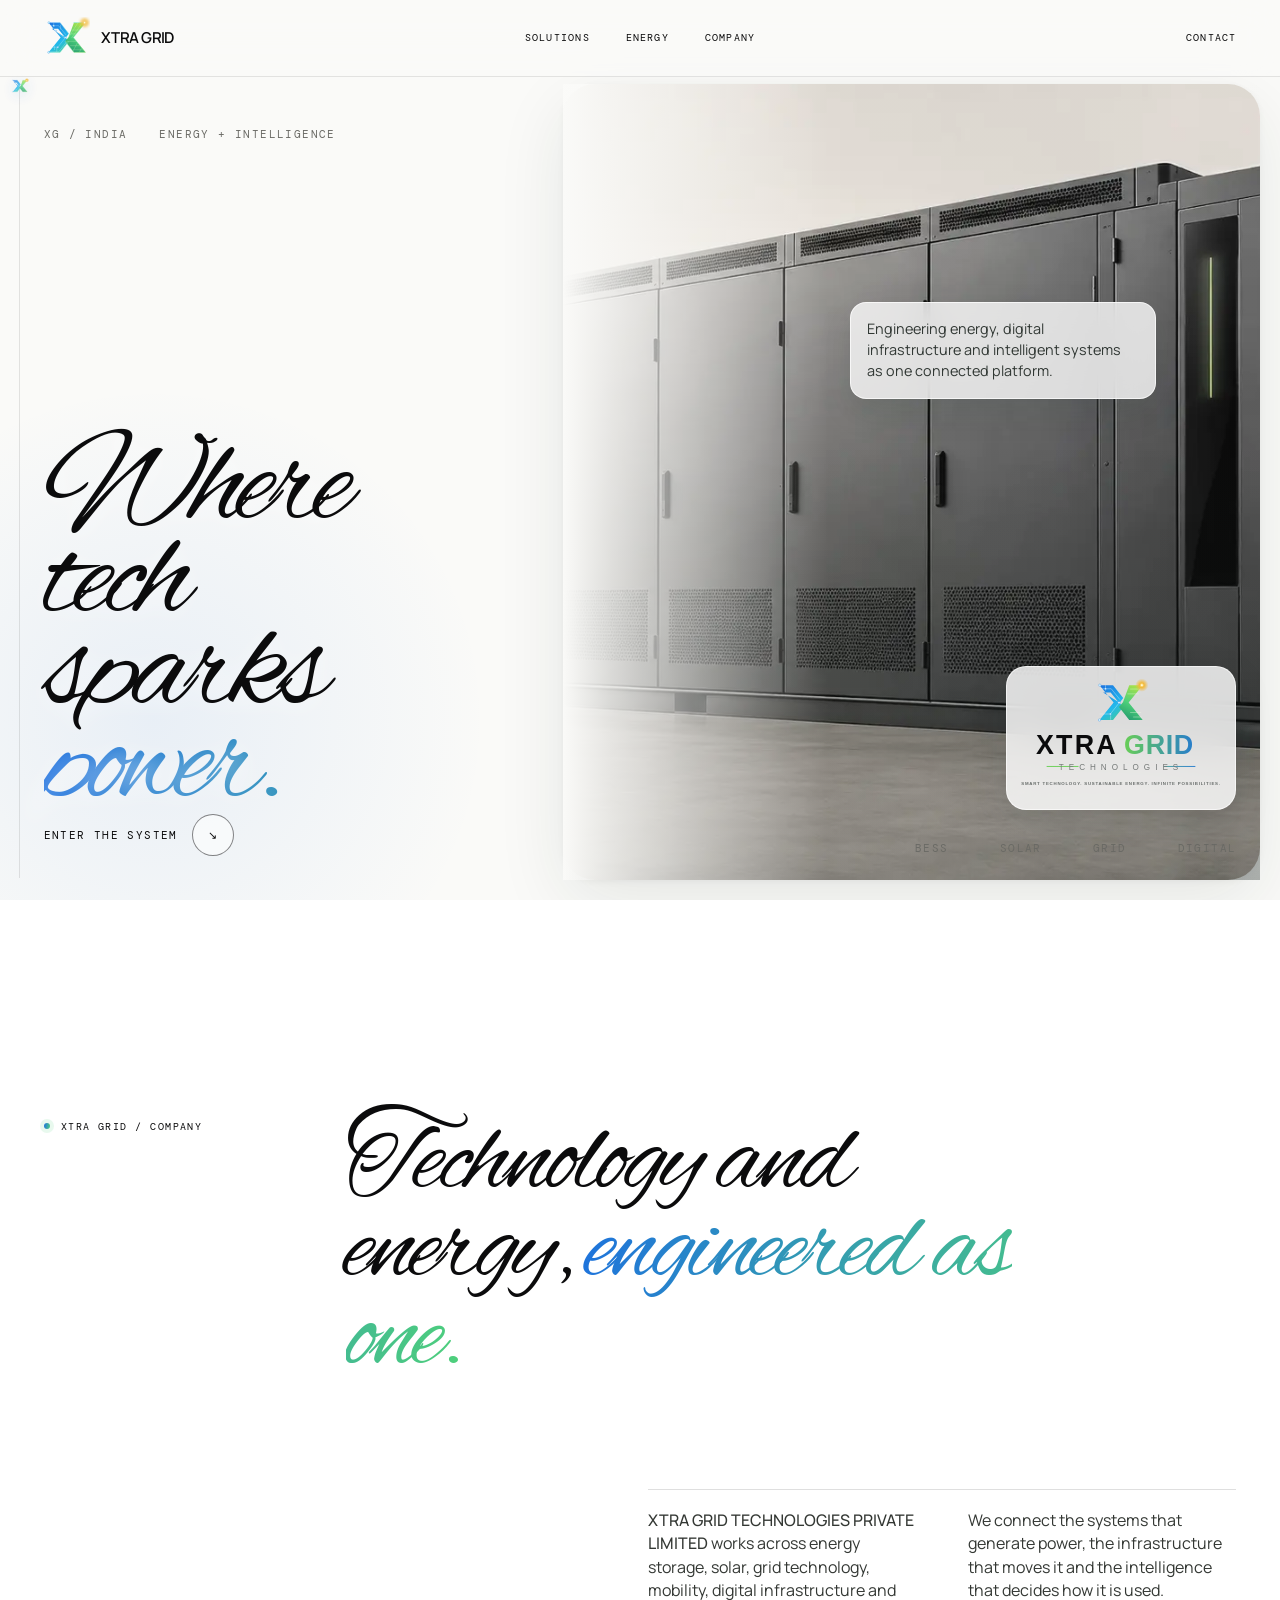
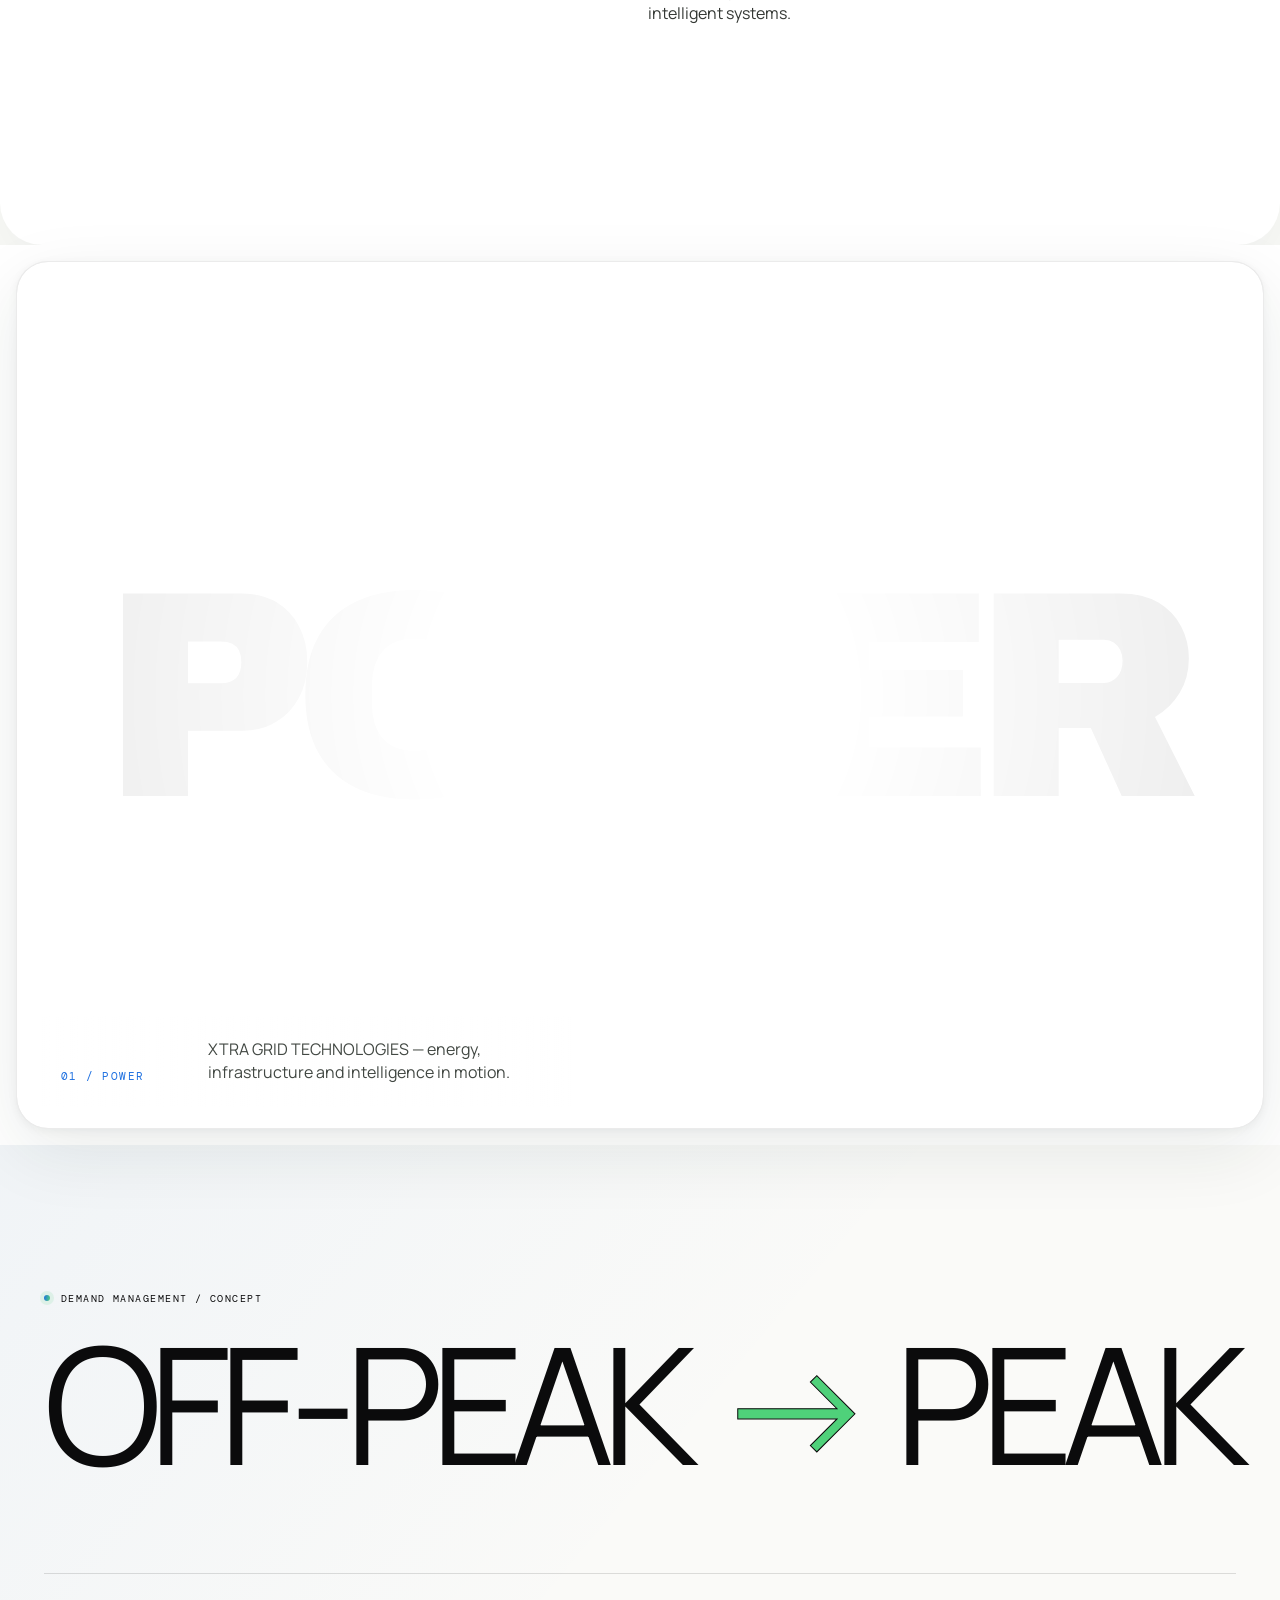
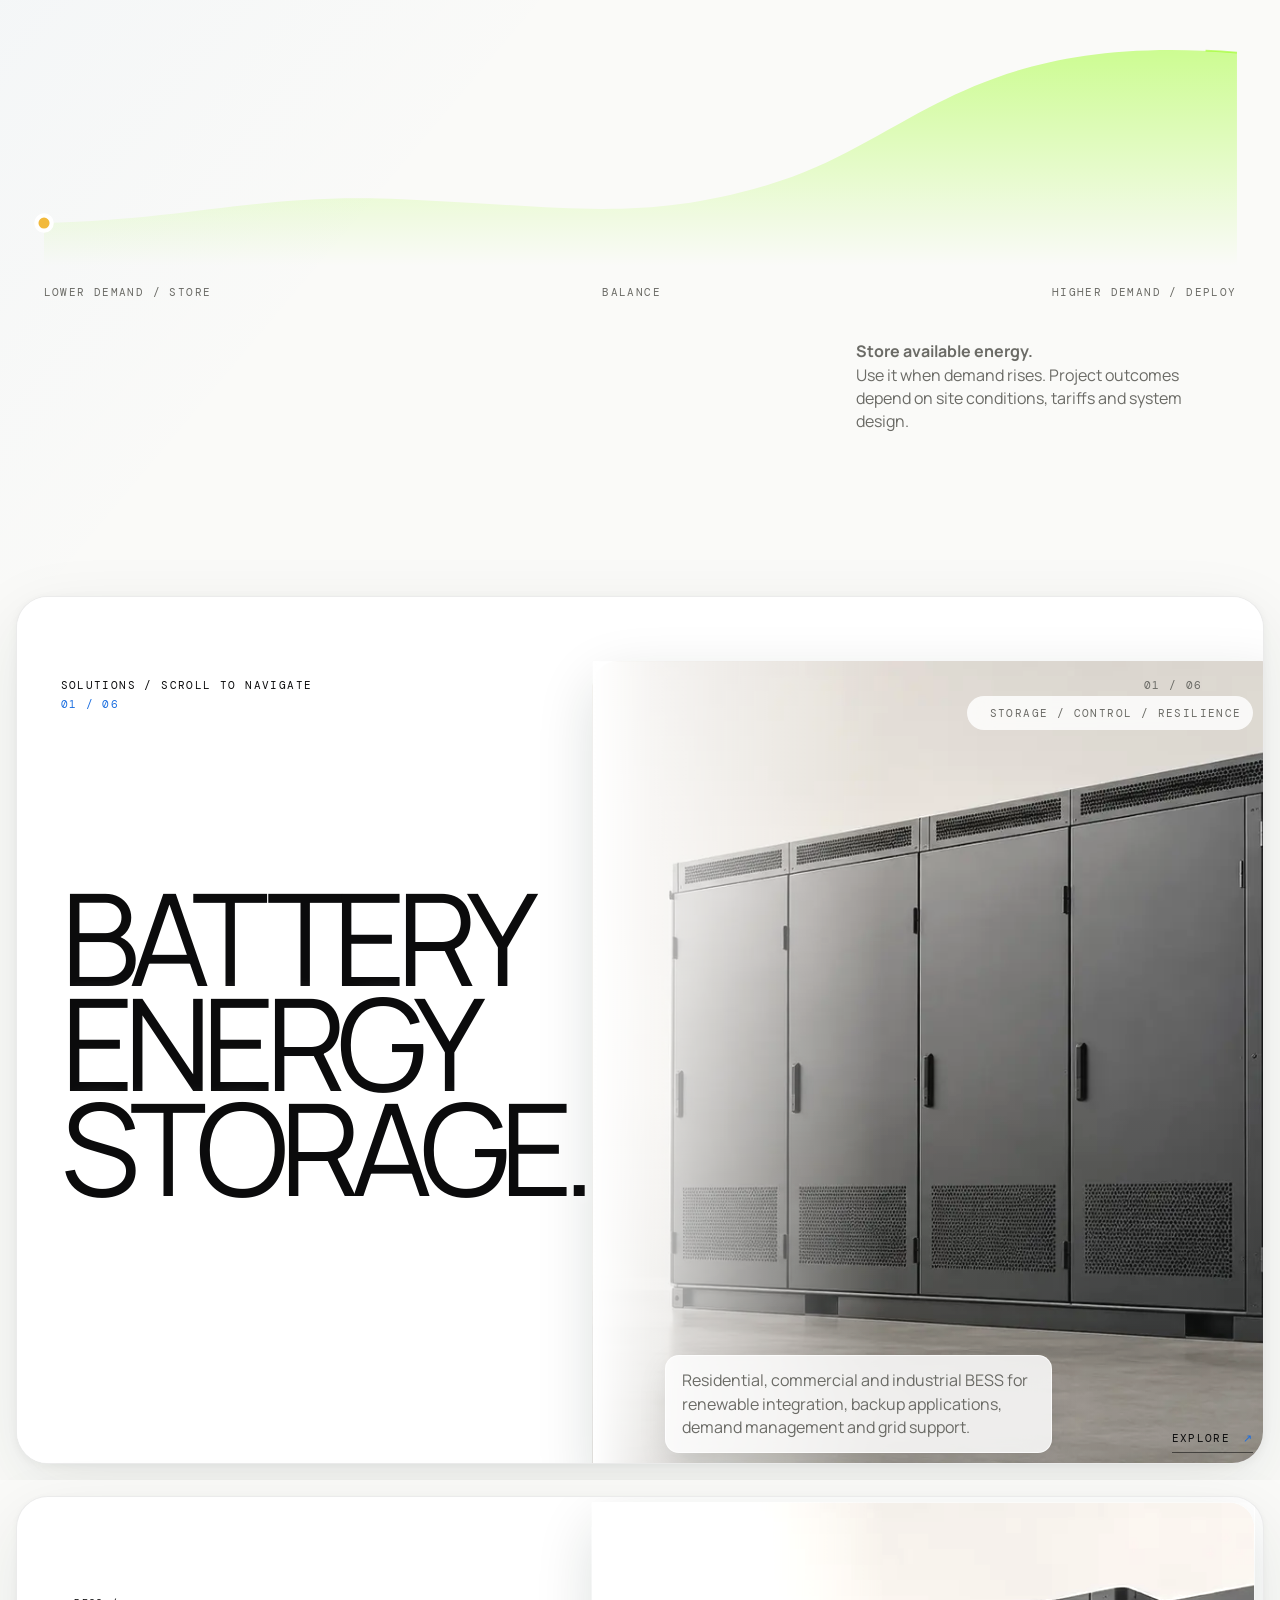
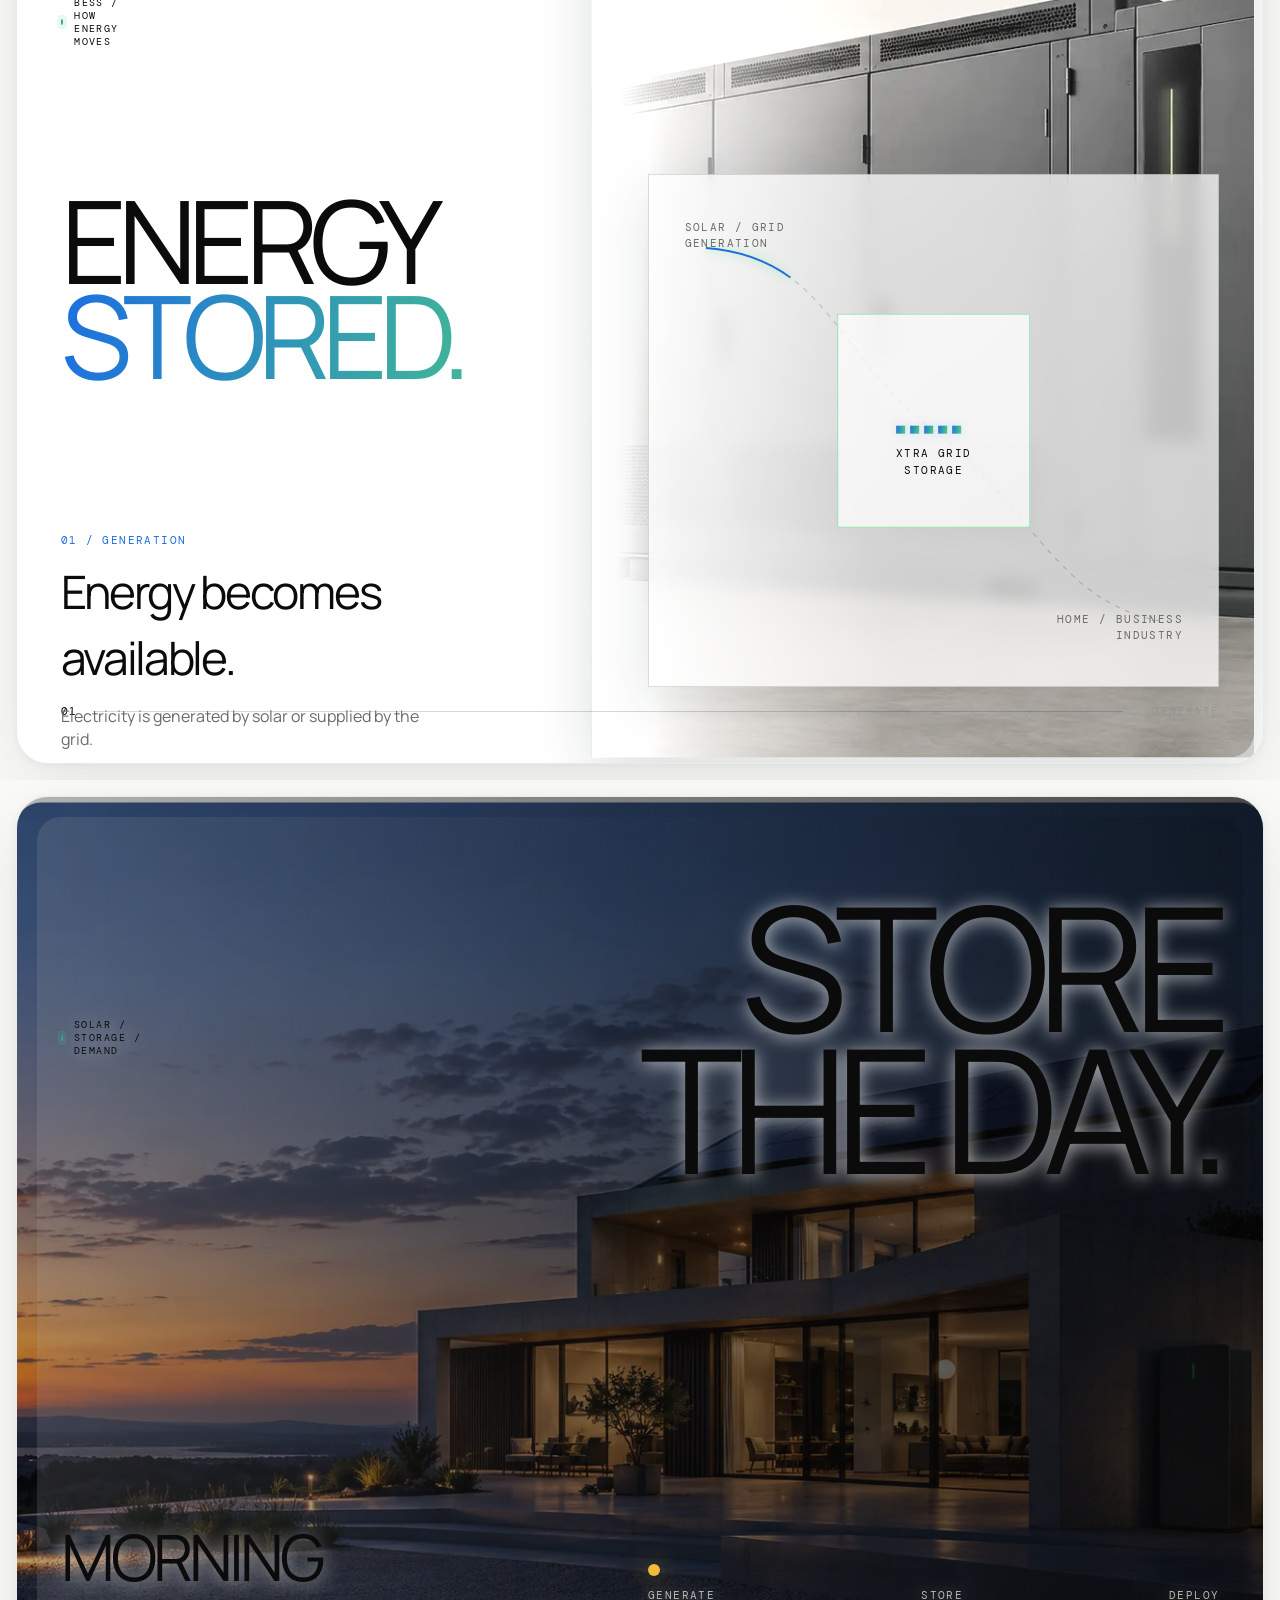
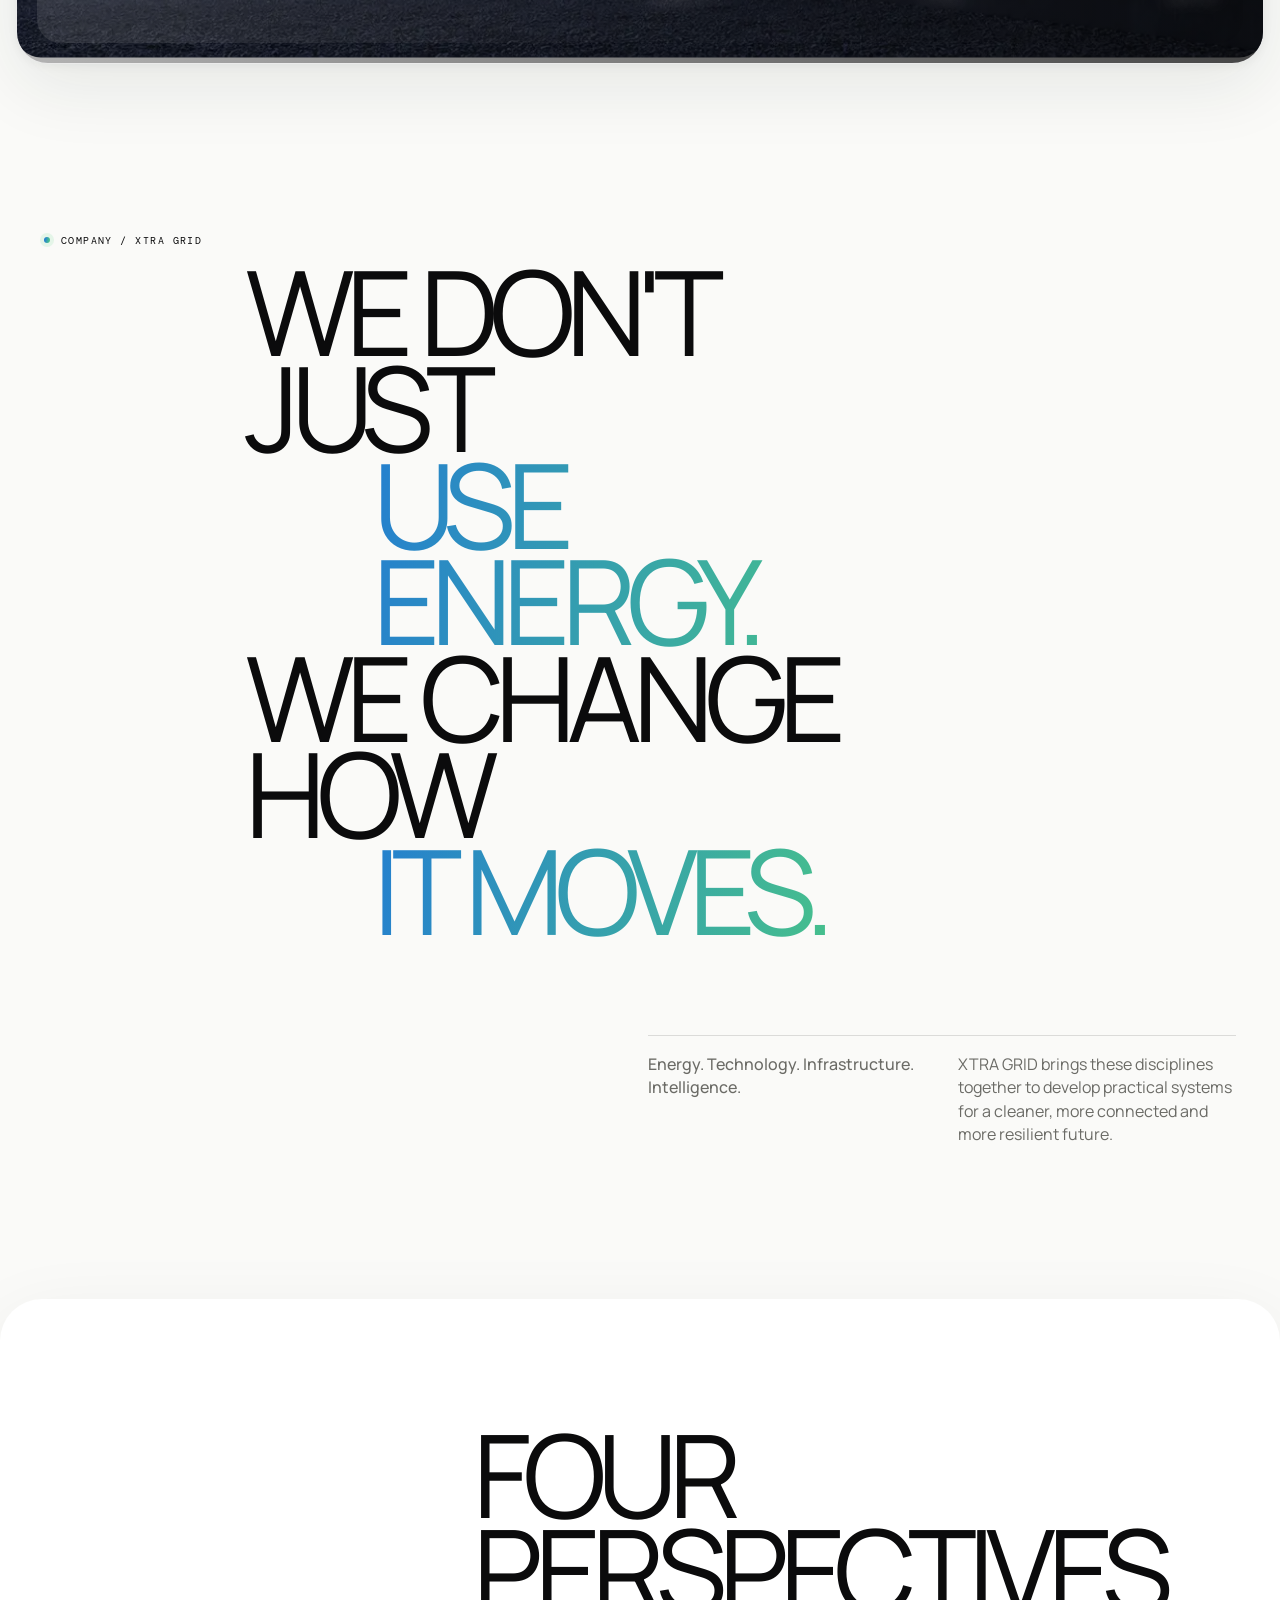
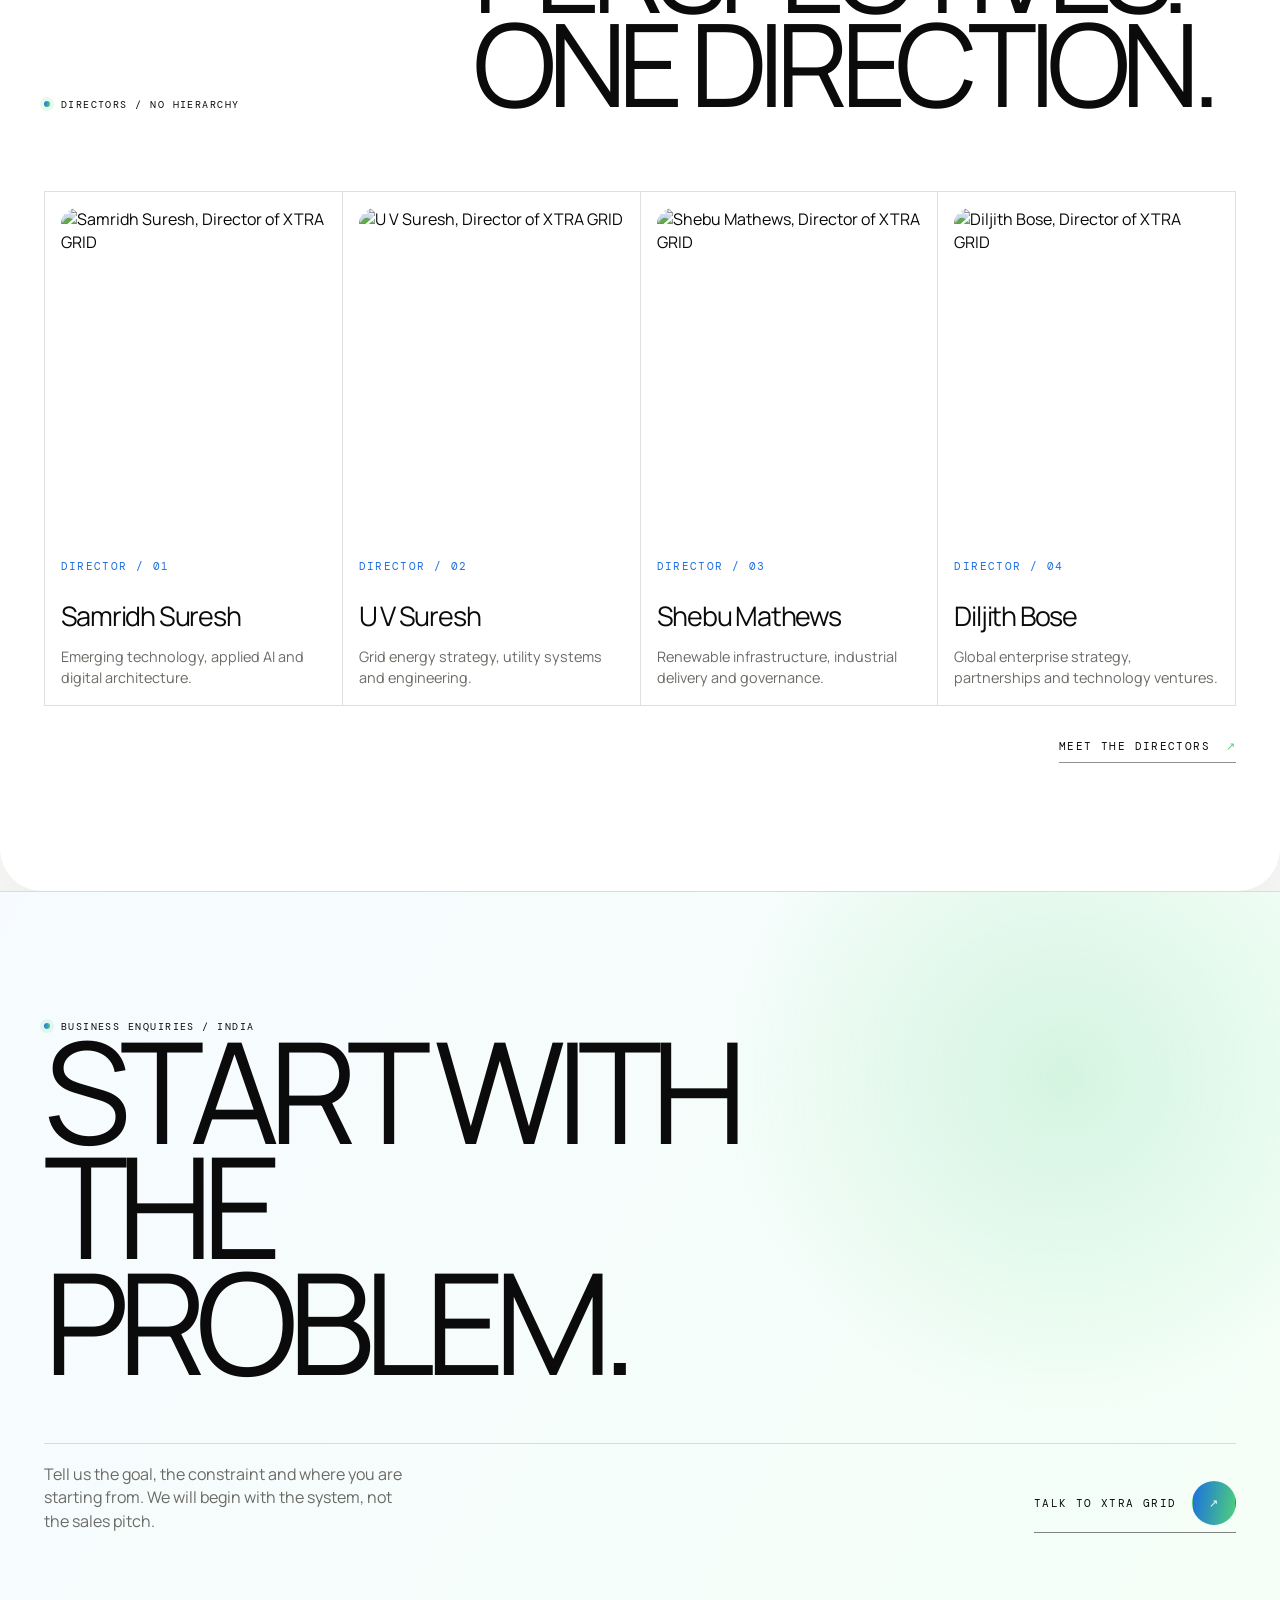
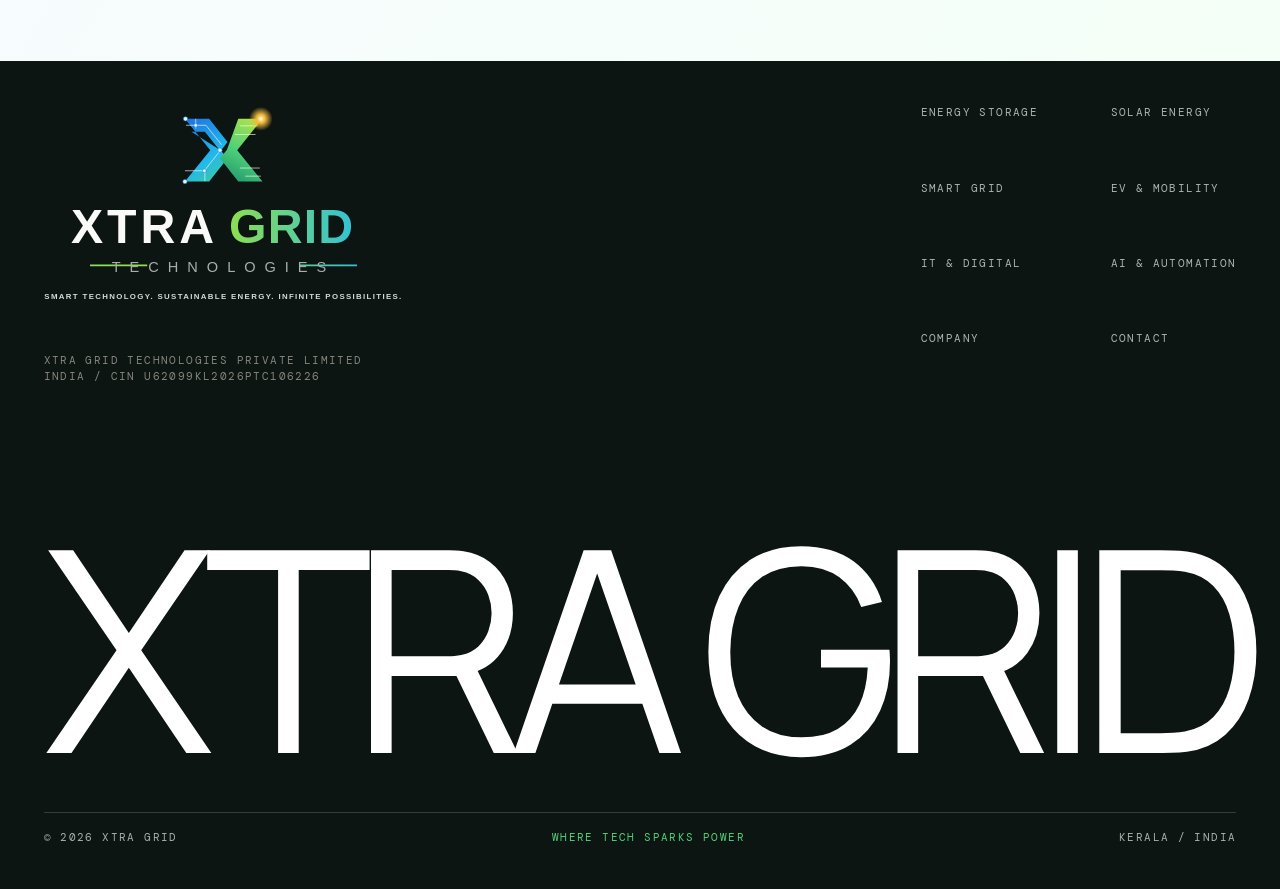
==== commit 6bd2e3a0: "Redesign XTRAGRID as a continuous light editorial experience" ====
--- a/index.html
+++ b/index.html
@@ -1,690 +1,703 @@
-<!doctype html>
-<html lang="en">
-<head>
-  <meta charset="UTF-8">
-  <meta name="viewport" content="width=device-width,initial-scale=1,viewport-fit=cover">
-  <meta name="theme-color" content="#050505">
-  <meta name="description" content="XTRA GRID TECHNOLOGIES PRIVATE LIMITED — energy storage, solar, smart-grid, mobility, digital infrastructure and intelligent systems.">
-  <title>XTRA GRID — Where Tech Sparks Power</title>
-  <link rel="preconnect" href="https://fonts.googleapis.com">
-  <link rel="preconnect" href="https://fonts.gstatic.com" crossorigin>
-  <link href="https://fonts.googleapis.com/css2?family=Archivo:wght@600;700;800;900&family=DM+Mono:wght@300;400;500&family=Manrope:wght@300;400;500;600;700&display=swap" rel="stylesheet">
-  <link rel="stylesheet" href="https://unpkg.com/lenis@1.3.26/dist/lenis.css">
-  <link rel="preload" href="assets/xg-bess-hero.webp" as="image" type="image/webp">
-  <link rel="icon" type="image/png" href="assets/xtragrid-logo.png">
-  <style>
-    :root{
-      --black:#050505;--ink:#0a0a0a;--paper:#f2f1eb;--white:#fbfbf8;
-      --grey:#9a9a93;--line:rgba(244,244,239,.2);--dark-line:rgba(5,5,5,.18);
-      --green:#8cff00;--copper:#b48658;--pad:clamp(1.15rem,3.4vw,4rem);
-      --ease:cubic-bezier(.2,.72,.2,1);--panels:6
-    }
-    *{box-sizing:border-box}
-    html{background:var(--black);scroll-behavior:smooth}html,body{max-width:100%;overflow-x:hidden}
-    body{margin:0;background:var(--black);color:var(--paper);font:400 16px/1.45 Manrope,Arial,sans-serif}
-    body.menu-open{overflow:hidden}
-    a{color:inherit;text-decoration:none}button{font:inherit;color:inherit}img{display:block;width:100%}
-    ::selection{background:var(--green);color:var(--black)}
-    .mono{font:400 .67rem/1.5 "DM Mono",monospace;letter-spacing:.13em;text-transform:uppercase}
-    .display{margin:0;font-weight:400;letter-spacing:-.075em;line-height:.82;text-transform:uppercase}
-    .eyebrow{display:flex;align-items:center;gap:.7rem;margin:0;font:400 .65rem "DM Mono",monospace;letter-spacing:.14em;text-transform:uppercase}
-    .eyebrow:before{content:"";width:6px;height:6px;border-radius:50%;background:var(--green);box-shadow:0 0 0 4px rgba(140,255,0,.13)}
-    .reveal{opacity:0;transform:translateY(44px);transition:opacity .9s var(--ease),transform .9s var(--ease)}
-    .reveal.in{opacity:1;transform:none}
-    .site-nav{position:fixed;inset:0 0 auto;z-index:100;display:grid;grid-template-columns:1fr auto 1fr;align-items:center;padding:1.05rem var(--pad);border-bottom:1px solid rgba(255,255,255,.18);transition:background .4s,color .4s,border-color .4s}
-    .site-nav.scrolled,.site-nav.open{background:rgba(5,5,5,.87);backdrop-filter:blur(16px);border-color:rgba(255,255,255,.12)}
-    .brand{display:inline-flex;align-items:center;gap:.75rem;font-size:.94rem;font-weight:600;letter-spacing:-.025em;z-index:2}
-    .brand img{width:52px;height:27px;object-fit:contain;background:#fff;border-radius:2px}
-    .nav-links{display:flex;gap:clamp(1rem,2.8vw,3rem)}
-    .nav-links a,.contact-link{position:relative;font:400 .63rem "DM Mono",monospace;letter-spacing:.12em;text-transform:uppercase}
-    .nav-links a:after,.contact-link:after{content:"";position:absolute;inset:auto 0 -5px;height:1px;background:var(--green);transform:scaleX(0);transform-origin:right;transition:transform .35s var(--ease)}
-    .nav-links a:hover:after,.contact-link:hover:after{transform:scaleX(1);transform-origin:left}
-    .contact-link{justify-self:end}
-    .menu-btn{display:none;justify-self:end;border:0;background:none;padding:.5rem 0;cursor:pointer;font:400 .65rem "DM Mono",monospace;letter-spacing:.12em;text-transform:uppercase}
-    .menu{position:fixed;inset:0;z-index:90;background:var(--black);padding:clamp(6.5rem,13vh,9rem) var(--pad) 2rem;display:flex;flex-direction:column;justify-content:space-between;clip-path:inset(0 0 100% 0);transition:clip-path .7s var(--ease);visibility:hidden}
-    body.menu-open .menu{clip-path:inset(0);visibility:visible}
-    .menu nav{display:flex;flex-direction:column;align-items:flex-start}
-    .menu nav a{font-size:clamp(3.2rem,10vw,8rem);font-weight:400;letter-spacing:-.075em;line-height:.86;text-transform:uppercase;transition:color .25s,transform .35s var(--ease)}
-    .menu nav a:hover{color:var(--green);transform:translateX(.7rem)}
-    .menu-foot{display:flex;justify-content:space-between;color:#87877f}
-    .opening-experience{position:fixed;inset:0;z-index:1000;background:var(--black);display:grid;place-items:center;overflow:hidden;animation:introFallback .8s 4s var(--ease) forwards}
-    .opening-mark{display:grid;place-items:center;text-align:center}.opening-mark strong{font-size:clamp(3.5rem,10vw,10rem);font-weight:600;line-height:.8;letter-spacing:-.08em}.opening-mark span{margin-top:1.5rem;color:var(--green)}
-    .opening-rule{position:absolute;left:var(--pad);right:var(--pad);bottom:var(--pad);height:1px;background:#282828}.opening-rule i{display:block;width:0;height:1px;background:var(--green)}
-    @keyframes introFallback{to{opacity:0;visibility:hidden;pointer-events:none}}
-
-    .hero{height:100svh;min-height:680px;position:relative;overflow:hidden;background:#0a0b09}
-    .hero-media{position:absolute;inset:0;background:url("assets/xg-bess-hero.webp") 62% center/cover no-repeat;transform:scale(1.035);animation:heroZoom 9s var(--ease) both}
-    @keyframes heroZoom{to{transform:scale(1)}}
-    .hero-media:after{content:"";position:absolute;inset:0;background:linear-gradient(90deg,rgba(5,5,5,.94) 0%,rgba(5,5,5,.72) 36%,rgba(5,5,5,.2) 70%),linear-gradient(0deg,rgba(5,5,5,.72),transparent 45%)}
-    .hero-grid{position:relative;z-index:2;height:100%;padding:clamp(6.8rem,13vh,9rem) var(--pad) var(--pad);display:grid;grid-template-columns:repeat(12,minmax(0,1fr));grid-template-rows:auto 1fr auto;column-gap:clamp(.6rem,1.3vw,1.4rem)}
-    .hero-top{grid-column:1/5;display:flex;gap:2rem;color:#d4d4cd}
-    .hero-title{grid-column:1/11;align-self:center;font-size:clamp(4rem,10.7vw,11.2rem);max-width:9.5ch;line-height:.75}
-    .hero-title span{display:block;overflow:hidden}
-    .hero-title i{display:block;font-style:normal;transform:translateY(110%);animation:titleIn 1.1s var(--ease) forwards}
-    .hero-title span:nth-child(2) i{animation-delay:.1s}.hero-title span:nth-child(3) i{animation-delay:.2s}.hero-title span:nth-child(4) i{animation-delay:.3s;color:var(--green)}
-    @keyframes titleIn{to{transform:none}}
-    .hero-note{grid-column:9/13;grid-row:2;align-self:end;margin:0 0 clamp(2rem,5vh,4rem);padding-top:1rem;border-top:1px solid rgba(255,255,255,.48);max-width:34ch;color:#d2d2cc;font-size:clamp(.9rem,1.05vw,1.05rem)}
-    .hero-bottom{grid-column:1/13;display:flex;justify-content:space-between;align-items:end;gap:2rem}
-    .scroll-cue{display:inline-flex;align-items:center;gap:.9rem}
-    .scroll-cue b{width:42px;height:42px;border:1px solid rgba(255,255,255,.65);border-radius:50%;display:grid;place-items:center;font-weight:400;transition:.35s}
-    .scroll-cue:hover b{background:var(--green);border-color:var(--green);color:var(--black);transform:rotate(45deg)}
-    .hero-data{display:flex;gap:clamp(1.4rem,4vw,4rem);color:#a7a79f}
-
-    .opening{min-height:105svh;background:var(--paper);color:var(--ink);padding:clamp(7rem,12vw,12rem) var(--pad);display:grid;grid-template-columns:repeat(12,minmax(0,1fr));gap:1rem;align-content:center}
-    .opening .eyebrow{grid-column:1/4;align-self:start}
-    .opening h2{grid-column:4/13;font-size:clamp(3.4rem,8.3vw,8.8rem);max-width:10.7ch}
-    .opening-copy{grid-column:7/13;margin-top:clamp(3rem,7vw,7rem);padding-top:1.2rem;border-top:1px solid var(--dark-line);display:grid;grid-template-columns:1fr 1fr;gap:clamp(1.5rem,4vw,4rem)}
-    .opening-copy p{margin:0;max-width:38ch;color:#31312e}
-    .opening-copy strong{font-weight:500}
-
-    .portal{height:100svh;position:relative;background:var(--black)}
-    .portal-sticky{position:relative;height:100%;overflow:hidden;display:grid;place-items:center}
-    .portal-caption{position:absolute;z-index:6;left:var(--pad);bottom:var(--pad);display:grid;grid-template-columns:auto minmax(0,34ch);gap:clamp(2rem,5vw,5rem);align-items:end}
-    .portal-caption p{margin:0;color:#b6b6ae}
-    .portal-index{color:var(--green)}
-
-    /* One Earth canvas sits behind a real SVG cutout. The black rectangle is opaque
-       everywhere except the POWER glyphs, so the globe cannot leak outside type. */
-    .portal-one{background:#000}
-    .portal-one .portal-sticky{isolation:isolate;background:#000}
-    .portal-earth{position:absolute;inset:0;z-index:1;overflow:hidden;transform:scale(1.38);transform-origin:center center;will-change:transform}
-    .portal-earth canvas{width:100%;height:100%;display:block}
-    .portal-earth.webgl-fallback:before,.globe-shell.webgl-fallback:before{content:"";position:absolute;left:56%;top:50%;width:min(68vw,74vh);aspect-ratio:1;border-radius:50%;transform:translate(-50%,-50%);background:#0a1512 url("https://threejs.org/examples/textures/planets/earth_atmos_2048.jpg") 72% center/cover no-repeat;box-shadow:inset -5rem -2rem 8rem rgba(0,0,0,.72),0 0 5rem rgba(140,255,0,.12)}
-    .globe-shell.webgl-fallback .globe-label{left:58%;top:52%}
-    .portal-earth:after{content:"";position:absolute;inset:0;pointer-events:none;background:radial-gradient(circle at 50% 50%,transparent 20%,rgba(0,0,0,.08) 62%,rgba(0,0,0,.52) 100%)}
-    .portal-mask{position:absolute;inset:0;z-index:3;width:100%;height:100%;overflow:visible;transform-origin:50% 50%;will-change:transform,opacity}
-    .portal-mask-cover{fill:#000}
-    .portal-mask-text{font-family:Archivo,Manrope,Arial,sans-serif;font-size:clamp(7rem,23vw,22rem);font-weight:900;letter-spacing:-.075em;transform-box:view-box;transform-origin:center center;will-change:transform}
-    .portal-one .portal-caption{z-index:5}
-    .portal-one .portal-caption:before{content:"";position:absolute;inset:-1.4rem -1.5rem;background:linear-gradient(90deg,rgba(0,0,0,.78),transparent);z-index:-1;pointer-events:none}
-    .sr-only{position:absolute!important;width:1px!important;height:1px!important;padding:0!important;margin:-1px!important;overflow:hidden!important;clip:rect(0,0,0,0)!important;white-space:nowrap!important;border:0!important}
-
-    .portal-title-stage{position:absolute;inset:0;z-index:4;display:grid;place-items:center;padding:var(--pad);overflow:hidden;background:#fff;color:#050505;opacity:0;visibility:hidden;transform-origin:center center;will-change:opacity}
-    .portal-title-lock{position:relative;width:min(92vw,92rem);display:grid;place-items:center;isolation:isolate;transform-origin:center center;will-change:transform}
-    .portal-title-stage h2{margin:0;display:flex;flex-direction:column;align-items:center;white-space:nowrap;text-align:center;font-family:Archivo,Manrope,Arial,sans-serif;font-size:clamp(4.8rem,14vw,14.5rem);font-weight:900;line-height:.68;letter-spacing:-.095em;text-transform:uppercase;transform-origin:center center}
-    .portal-title-line{display:block;overflow:hidden;padding:.08em .08em .12em}
-    .portal-title-word{display:block;will-change:transform}
-    .portal-title-kicker,.portal-title-meta{position:absolute;z-index:2;font:500 .6rem/1.4 "DM Mono",monospace;letter-spacing:.16em;text-transform:uppercase}
-    .portal-title-kicker{top:-2.6rem;left:50%;transform:translateX(-50%);white-space:nowrap;color:#3e3e3a}
-    .portal-title-meta{bottom:-3rem;left:50%;transform:translateX(-50%);white-space:nowrap;color:#62625d}
-    .portal-title-rule{position:absolute;left:8%;right:8%;top:50%;height:1px;background:#050505;transform:scaleX(0);transform-origin:center;z-index:-1}
-    .portal-title-rule:before,.portal-title-rule:after{content:"";position:absolute;top:-3px;width:7px;height:7px;border-radius:50%;background:var(--green)}
-    .portal-title-rule:before{left:0}.portal-title-rule:after{right:0}
-    .portal-location-stage{position:absolute;inset:0;z-index:5;overflow:hidden;background:radial-gradient(circle at 58% 48%,#10201c 0%,#050706 48%,#020202 80%);opacity:0;visibility:hidden;will-change:opacity}
-    .portal-location-stage .portal-word{position:absolute;z-index:4;left:var(--pad);top:50%;transform:translateY(-50%);text-align:left;font-size:clamp(5rem,13vw,13.5rem);font-weight:700;letter-spacing:-.095em;line-height:.72;text-transform:uppercase;color:var(--paper);will-change:transform,opacity}
-    .portal-location-stage .portal-word span{display:block}
-    .portal-location-stage .portal-caption{z-index:6}
-    .globe-shell{position:absolute;inset:0;z-index:2;opacity:0;transform:scale(.86);overflow:hidden;will-change:transform,opacity}
-    .globe-shell canvas{position:absolute;inset:0;width:100%;height:100%;display:block}
-    .globe-shell:after{content:"";position:absolute;inset:0;pointer-events:none;background:radial-gradient(circle at 56% 48%,transparent 28%,rgba(2,3,3,.15) 52%,rgba(2,3,3,.88) 92%),linear-gradient(90deg,rgba(2,3,3,.82),transparent 43%)}
-    .globe-label{position:absolute;z-index:5;opacity:0;min-width:220px;padding-left:4.5rem;color:var(--paper);pointer-events:none}
-    .globe-label:before{content:"";position:absolute;left:0;top:50%;width:3.7rem;height:1px;background:var(--green);box-shadow:0 0 10px rgba(140,255,0,.65)}
-    .globe-label i{position:absolute;left:-4px;top:calc(50% - 4px);width:8px;height:8px;border-radius:50%;background:var(--green);box-shadow:0 0 0 7px rgba(140,255,0,.13),0 0 18px var(--green)}
-    .globe-label strong,.globe-label span{display:block}
-    .globe-label strong{font-size:.82rem;letter-spacing:.04em}
-    .globe-label span{color:#9ea69e;margin-top:.25rem}
-    .globe-meta{position:absolute;z-index:4;right:var(--pad);top:clamp(6rem,12vh,9rem);text-align:right;color:#919991}
-    .globe-meta b{display:block;color:var(--green);font-weight:400;margin-top:.35rem}
-
-    .solutions-wrap{height:100svh;position:relative;background:var(--black)}
-    .solutions-sticky{position:relative;height:100%;overflow:hidden}
-    .solutions-track{height:100%;display:flex;width:calc(var(--panels) * 100vw);will-change:transform}
-    .solution{width:100vw;height:100svh;flex:0 0 100vw;position:relative;overflow:hidden;padding:clamp(6rem,11vh,8rem) var(--pad) var(--pad);display:grid;grid-template-columns:repeat(12,minmax(0,1fr));grid-template-rows:auto 1fr auto;gap:1rem}
-    .solution-bg{position:absolute;inset:0;background:center/cover no-repeat;transform:scale(1.04)}
-    .solution-bg:after{content:"";position:absolute;inset:0;background:linear-gradient(90deg,rgba(5,5,5,.92) 0%,rgba(5,5,5,.66) 44%,rgba(5,5,5,.12) 78%),linear-gradient(0deg,rgba(5,5,5,.78),transparent 50%)}
-    .solution:nth-child(1) .solution-bg,.solution:nth-child(3) .solution-bg{background-image:url("assets/xg-bess-hero.webp")}
-    .solution:nth-child(2) .solution-bg,.solution:nth-child(4) .solution-bg{background-image:url("assets/xg-store-day.webp")}
-    .solution:nth-child(5) .solution-bg,.solution:nth-child(6) .solution-bg{background-image:url("assets/xg-grid-night.webp")}
-    .solution>*:not(.solution-bg){position:relative;z-index:2}
-    .solution-index{grid-column:1/3;color:var(--green)}
-    .solution-kicker{grid-column:10/13;text-align:right;color:#c8c8c1}
-    .solution h2{grid-column:1/11;align-self:center;font-size:clamp(4rem,10vw,10.5rem);max-width:8.7ch}
-    .solution-bottom{grid-column:1/13;display:grid;grid-template-columns:repeat(12,minmax(0,1fr));gap:1rem;align-items:end}
-    .solution-bottom p{grid-column:7/11;margin:0;color:#d0d0ca;max-width:39ch}
-    .scene-link{grid-column:11/13;justify-self:end;display:inline-flex;align-items:center;gap:.8rem;padding-bottom:.4rem;border-bottom:1px solid rgba(255,255,255,.7)}
-    .scene-link b{color:var(--green);font-weight:400}
-    .solutions-ui{position:absolute;z-index:5;left:var(--pad);right:var(--pad);top:5rem;display:flex;justify-content:space-between;pointer-events:none}
-    .scene-progress{width:min(250px,28vw);height:1px;background:rgba(255,255,255,.25);position:relative}
-    .scene-progress i{position:absolute;inset:0 auto 0 0;background:var(--green);width:0}
-    .scene-count{color:#aaa}
-
-    .bess-story{height:100svh;position:relative;background:var(--black)}
-    .bess-sticky{position:relative;height:100%;overflow:hidden}
-    .bess-bg{position:absolute;inset:0;background:url("assets/xg-bess-hero.webp") 68% center/cover no-repeat;transform:scale(1.035)}
-    .bess-bg:after{content:"";position:absolute;inset:0;background:linear-gradient(90deg,rgba(5,5,5,.95) 0%,rgba(5,5,5,.82) 42%,rgba(5,5,5,.3) 75%),linear-gradient(0deg,rgba(5,5,5,.7),transparent 45%)}
-    .bess-grid{position:relative;z-index:2;height:100%;padding:clamp(6rem,11vh,8rem) var(--pad) var(--pad);display:grid;grid-template-columns:repeat(12,minmax(0,1fr));grid-template-rows:auto 1fr auto;gap:1rem}
-    .bess-grid>h2{grid-column:1/7;font-size:clamp(4.2rem,9vw,9rem);align-self:center}
-    .bess-grid>h2 em{display:block;color:var(--green);font-style:normal}
-    .bess-copy{grid-column:1/6;align-self:end;position:relative;min-height:10rem}
-    .bess-step{position:absolute;inset:0;opacity:0;transform:translateY(25px);transition:opacity .45s,transform .45s}
-    .bess-step.active{opacity:1;transform:none}
-    .bess-step span{color:var(--green)}
-    .bess-step h3{font-size:clamp(1.8rem,3.6vw,4rem);font-weight:400;letter-spacing:-.05em;margin:.5rem 0 .8rem}
-    .bess-step p{margin:0;color:#b8b8b1;max-width:38ch}
-    .energy-diagram{grid-column:7/13;grid-row:2/4;align-self:end;height:min(57vh,570px);border:1px solid rgba(255,255,255,.24);background:rgba(5,5,5,.5);backdrop-filter:blur(8px);position:relative;overflow:hidden}
-    .diagram-label{position:absolute;padding:.8rem;color:#bdbdb5}
-    .diagram-label.gen{left:4%;top:6%}.diagram-label.store{left:50%;top:48%;transform:translate(-50%,-50%);color:var(--green);border:1px solid rgba(140,255,0,.55);width:34%;height:42%;display:grid;place-items:center;text-align:center}.diagram-label.load{right:4%;bottom:6%;text-align:right}
-    .charge-meter{display:flex;align-items:end;gap:5px;height:70px;margin-bottom:.7rem}
-    .charge-meter i{width:9px;height:calc(12% + var(--story-p,0) * 88%);max-height:100%;background:var(--green);box-shadow:0 0 12px rgba(140,255,0,.28);transition:height .2s}
-    .charge-meter i:nth-child(2){height:calc(12% + var(--story-p,0) * 72%)}.charge-meter i:nth-child(3){height:calc(12% + var(--story-p,0) * 58%)}.charge-meter i:nth-child(4){height:calc(12% + var(--story-p,0) * 44%)}.charge-meter i:nth-child(5){height:calc(12% + var(--story-p,0) * 30%)}
-    .energy-diagram svg{position:absolute;inset:0;width:100%;height:100%}
-    .energy-line{fill:none;stroke:rgba(255,255,255,.23);stroke-width:1.2;stroke-dasharray:6 7}
-    .energy-live{fill:none;stroke:var(--green);stroke-width:2;stroke-dasharray:110 900;stroke-dashoffset:calc(-1px * var(--path,0));filter:drop-shadow(0 0 5px var(--green))}
-    .story-progress{grid-column:1/13;display:flex;align-items:center;gap:1rem}
-    .story-progress-line{height:1px;flex:1;background:rgba(255,255,255,.24)}
-    .story-progress-line i{display:block;width:calc(var(--story-p,0) * 100%);height:1px;background:var(--green)}
-    .story-phase{min-width:5rem;text-align:right;color:#9b9b94}
-
-    .day-story{height:100svh;position:relative;background:#10110d}
-    .day-sticky{position:relative;height:100%;overflow:hidden}
-    .day-image{position:absolute;inset:0;background:url("assets/xg-store-day.webp") center/cover no-repeat;transform:scale(1.035)}
-    .day-shade{position:absolute;inset:0;background:#03050a;opacity:.1;mix-blend-mode:multiply}
-    .day-sticky:after{content:"";position:absolute;inset:0;background:linear-gradient(90deg,rgba(5,5,5,.3),rgba(5,5,5,.74))}
-    .day-content{position:relative;z-index:2;height:100%;padding:clamp(6rem,11vh,8rem) var(--pad) var(--pad);display:grid;grid-template-columns:repeat(12,minmax(0,1fr));grid-template-rows:auto 1fr auto;gap:1rem}
-    .day-content h2{grid-column:6/13;align-self:center;text-align:right;font-size:clamp(5rem,13.5vw,14rem)}
-    .day-content h2 span{display:block}
-    .day-phase{grid-column:1/4;align-self:end;font-size:clamp(2.2rem,5vw,5rem);font-weight:400;letter-spacing:-.06em;text-transform:uppercase}
-    .day-flow{grid-column:7/13;align-self:end}
-    .sun-track{height:1px;background:rgba(255,255,255,.35);position:relative;margin-bottom:1rem}
-    .sun-track i{position:absolute;top:-6px;left:0;width:12px;height:12px;border-radius:50%;background:var(--green);box-shadow:0 0 22px var(--green)}
-    .day-flow-bottom{display:flex;justify-content:space-between;color:#b9b9b2}
-
-    .demand{min-height:115svh;background:var(--paper);color:var(--ink);padding:clamp(7rem,11vw,11rem) var(--pad);display:grid;align-content:center}
-    .demand h2{font-size:clamp(4.2rem,12.7vw,13rem);display:flex;justify-content:space-between;align-items:center;white-space:nowrap;margin-top:2rem}
-    .demand h2 b{font-weight:400;color:var(--green);-webkit-text-stroke:1px var(--ink)}
-    .curve{margin-top:clamp(4rem,8vw,8rem);border-top:1px solid var(--dark-line);padding-top:1.2rem}
-    .curve svg{width:100%;height:auto;overflow:visible}
-    .curve-line{fill:none;stroke:var(--ink);stroke-width:2;stroke-dasharray:1400;stroke-dashoffset:1400}
-    .curve-fill{fill:url(#demandFill);opacity:.75}
-    .curve-marker{fill:var(--green);stroke:var(--ink);stroke-width:1.5}
-    .curve-labels{display:flex;justify-content:space-between;color:#585853;margin-top:.8rem}
-    .demand-copy{display:flex;justify-content:flex-end;margin-top:2.5rem}
-    .demand-copy p{margin:0;max-width:38ch;font-size:clamp(1rem,1.25vw,1.2rem)}
-
-    .company-story{min-height:110svh;background:var(--white);color:var(--ink);padding:clamp(7rem,12vw,12rem) var(--pad);display:grid;grid-template-columns:repeat(12,minmax(0,1fr));gap:1rem;align-content:center}
-    .company-story .eyebrow{grid-column:1/4}
-    .company-story h2{grid-column:3/13;font-size:clamp(4rem,9.2vw,9.5rem);max-width:10ch}
-    .company-story h2 span{display:block}.company-story h2 .shift{padding-left:10vw}
-    .company-copy{grid-column:7/13;margin-top:5rem;padding-top:1.1rem;border-top:1px solid var(--dark-line);display:grid;grid-template-columns:1fr 1fr;gap:2rem}
-    .company-copy p{margin:0}.company-copy strong{font-weight:500}
-
-    .directors-preview{background:#090c09;padding:clamp(7rem,10vw,10rem) var(--pad)}
-    .directors-head{display:grid;grid-template-columns:1fr 2fr;gap:3rem;align-items:end}
-    .directors-head h2{font-size:clamp(4rem,9vw,9rem)}
-    .director-list{display:grid;grid-template-columns:repeat(4,1fr);margin-top:5rem;border-top:1px solid #303630;border-left:1px solid #303630}
-    .director-mini{min-height:430px;padding:1rem;border-right:1px solid #303630;border-bottom:1px solid #303630;display:flex;flex-direction:column;justify-content:space-between;transition:background .35s}
-    .director-mini:hover{background:#111711}
-    .director-mini img{width:100%;aspect-ratio:4/5;object-fit:cover;object-position:center 24%;filter:saturate(.72) contrast(1.06);margin-bottom:1.2rem;transition:filter .35s,transform .6s var(--ease)}
-    .director-mini:hover img{filter:saturate(.95) contrast(1.03)}
-    .director-mini span{color:var(--copper)}
-    .director-mini h3{font-size:clamp(1.45rem,2.1vw,2.1rem);font-weight:400;letter-spacing:-.045em;margin:1.4rem 0 .7rem}
-    .director-mini p{margin:0;color:#a9ada7;font-size:.9rem}
-    .directors-link{margin-top:2rem;display:flex;justify-content:flex-end}
-    .directors-link a{display:inline-flex;align-items:center;gap:1rem;border-bottom:1px solid #8d8d85;padding-bottom:.5rem}
-    .directors-link b{color:var(--green);font-weight:400}
-    .contact-cta{min-height:82svh;background:var(--green);color:var(--black);padding:clamp(6rem,10vw,10rem) var(--pad);display:grid;align-content:center}
-    .contact-cta h2{font-size:clamp(4rem,11vw,11.5rem);max-width:9ch}
-    .contact-cta-row{display:flex;justify-content:space-between;align-items:end;gap:2rem;margin-top:4rem;border-top:1px solid rgba(5,5,5,.45);padding-top:1.2rem}
-    .contact-cta-row p{margin:0;max-width:36ch}.contact-cta-row a{display:inline-flex;align-items:center;gap:1rem;border-bottom:1px solid;padding-bottom:.45rem}.contact-cta-row b{width:44px;height:44px;border:1px solid;border-radius:50%;display:grid;place-items:center;font-weight:400}
-
-    .footer{min-height:92svh;background:var(--black);padding:var(--pad);display:flex;flex-direction:column;justify-content:space-between;overflow:hidden}
-    .footer-top{display:flex;justify-content:space-between;gap:3rem}
-    .footer-links{display:grid;grid-template-columns:repeat(2,minmax(120px,1fr));gap:.65rem 4rem}
-    .footer-links a{color:#8f8f88}.footer-links a:hover{color:var(--green)}
-    .footer-title{font-size:clamp(6rem,22vw,23rem);white-space:nowrap;margin:2rem 0 -4vw;line-height:.69}
-    .footer-bottom{display:flex;justify-content:space-between;gap:1rem;padding-top:1rem;border-top:1px solid #303030;color:#85857e}
-    .footer-bottom b{color:var(--green);font-weight:400}
-
-    @media(max-width:900px){
-      :root{--pad:1.15rem}
-      .globe-label{left:var(--pad)!important;right:var(--pad);top:auto!important;bottom:5rem;min-width:0;width:auto;padding-left:2.4rem}
-      .globe-label:before{width:1.8rem}.globe-meta{top:5.5rem;font-size:.55rem}
-      .portal-location-stage .portal-word{font-size:clamp(4.7rem,24vw,8rem);top:48%}.site-nav{grid-template-columns:1fr auto}.nav-links,.contact-link{display:none}.menu-btn{display:block}
-      .hero-media{background-position:68% center}.hero-media:after{background:linear-gradient(180deg,rgba(5,5,5,.8),rgba(5,5,5,.25) 45%,rgba(5,5,5,.9))}
-      .hero-grid{grid-template-columns:repeat(4,minmax(0,1fr));padding-top:6rem}
-      .hero-top{grid-column:1/5}.hero-title{grid-column:1/5;font-size:clamp(4rem,18.5vw,7rem);align-self:center}
-      .hero-note{grid-column:2/5;grid-row:2;font-size:.9rem;margin-bottom:5rem}.hero-bottom{grid-column:1/5}.hero-data{display:none}
-      .opening{grid-template-columns:repeat(4,minmax(0,1fr));min-height:auto;padding-top:7rem;padding-bottom:7rem}
-      .opening .eyebrow{grid-column:1/5}.opening h2{grid-column:1/5;margin-top:3rem;font-size:clamp(3.5rem,15vw,6rem)}
-      .opening-copy{grid-column:1/5;grid-template-columns:1fr;margin-top:3rem}
-      .portal{height:100svh}.portal-caption{right:var(--pad);grid-template-columns:1fr;gap:.65rem}.portal-caption p{max-width:29ch;font-size:.82rem}
-      .portal-mask-text{font-size:clamp(5.2rem,24vw,7rem);letter-spacing:-.065em;transform-box:view-box;transform-origin:center center}
-      .portal-title-stage h2{font-size:clamp(4.9rem,25vw,8rem);line-height:.69}.portal-title-lock{width:94vw}.portal-title-kicker{top:-2.1rem;font-size:.52rem}.portal-title-meta{bottom:-2.35rem;font-size:.48rem;letter-spacing:.1em}.portal-title-rule{left:3%;right:3%}
-      .solutions-wrap,.solutions-sticky{height:100svh}.solutions-track{height:100%;display:flex;width:calc(var(--panels) * 100vw)}
-      .solutions-ui{top:4.6rem}.solutions-ui>span:first-child{display:none}.scene-progress{width:34vw}
-      .solution{width:100vw;height:100svh;min-height:620px;flex:0 0 100vw;grid-template-columns:repeat(4,minmax(0,1fr));padding-top:6.5rem}
-      .solution-index{grid-column:1/2}.solution-kicker{grid-column:2/5}.solution h2{grid-column:1/5;font-size:clamp(3.5rem,16vw,6.2rem);line-height:.84;max-width:8ch}
-      .solution-bottom{grid-column:1/5;grid-template-columns:repeat(4,minmax(0,1fr));gap:.75rem}.solution-bottom p{grid-column:1/5;max-width:31ch;font-size:.88rem}.scene-link{grid-column:4/5;grid-row:2;align-self:end}.scene-link span{display:none}
-      .bess-story{height:100svh}.bess-grid{grid-template-columns:repeat(4,minmax(0,1fr));padding-top:5.5rem}
-      .bess-grid>h2{grid-column:1/5;font-size:clamp(3.6rem,16vw,6rem);align-self:start;margin-top:2rem}.bess-copy{grid-column:1/5;grid-row:2;align-self:end;margin-bottom:44vh}
-      .energy-diagram{grid-column:1/5;grid-row:2/4;height:40vh;min-height:300px}.story-progress{grid-column:1/5}
-      .diagram-label.store{width:42%;height:46%}.diagram-label{font-size:.54rem}
-      .day-content{grid-template-columns:repeat(4,minmax(0,1fr));padding-top:5.5rem}.day-content h2{grid-column:1/5;font-size:clamp(4.5rem,21vw,8rem)}
-      .day-phase{grid-column:1/3}.day-flow{grid-column:1/5}
-      .demand{min-height:auto}.demand h2{font-size:clamp(2.7rem,11.5vw,4.8rem)}.curve-labels{font-size:.52rem}
-      .company-story{grid-template-columns:repeat(4,minmax(0,1fr));min-height:auto}.company-story .eyebrow{grid-column:1/5}.company-story h2{grid-column:1/5;margin-top:3rem;font-size:clamp(3.6rem,15.5vw,6.5rem)}
-      .company-story h2 .shift{padding-left:0}.company-copy{grid-column:1/5;grid-template-columns:1fr}
-      .directors-head{grid-template-columns:minmax(0,1fr)}.directors-head>*{min-width:0}.directors-head h2{font-size:clamp(3rem,13vw,5.3rem)}.director-list{grid-template-columns:1fr 1fr}.director-mini{min-height:260px}
-      .contact-cta-row{align-items:flex-start;flex-direction:column}.footer{min-height:80svh}.footer-top{flex-direction:column}.footer-title{font-size:28vw;margin-bottom:-.5rem}.footer-bottom{font-size:.53rem}.footer-bottom span:last-child{display:none}
-    }
-    @media(max-width:560px){.director-list{grid-template-columns:1fr}.director-mini{min-height:420px}.menu-foot{font-size:.55rem}}
-    @media(prefers-reduced-motion:reduce){
-      html{scroll-behavior:auto}.reveal{opacity:1;transform:none}.hero-media,.hero-title i{animation:none;transform:none}
-      .solutions-wrap,.bess-story,.day-story,.portal{height:auto}.solutions-sticky,.bess-sticky,.day-sticky,.portal-sticky{position:relative}
-      .portal-sticky,.bess-sticky,.day-sticky{min-height:100svh}.portal-title-stage{display:none}.portal-location-stage{display:none}.solutions-track{width:100%;height:auto;display:block;transform:none!important}.solution{width:100%;height:auto;min-height:100svh;flex:none}
-    }
+<!doctype html>
+<html lang="en">
+<head>
+  <meta charset="UTF-8">
+  <meta name="viewport" content="width=device-width,initial-scale=1,viewport-fit=cover">
+  <meta name="theme-color" content="#FAFAF8">
+  <meta name="description" content="XTRA GRID TECHNOLOGIES PRIVATE LIMITED — energy storage, solar, smart-grid, mobility, digital infrastructure and intelligent systems.">
+  <title>XTRA GRID — Where Tech Sparks Power</title>
+  <link rel="preconnect" href="https://fonts.googleapis.com">
+  <link rel="preconnect" href="https://fonts.gstatic.com" crossorigin>
+  <link href="https://fonts.googleapis.com/css2?family=Archivo:wght@600;700;800;900&family=DM+Mono:wght@300;400;500&family=Manrope:wght@300;400;500;600;700&display=swap" rel="stylesheet">
+  <link rel="stylesheet" href="https://unpkg.com/lenis@1.3.26/dist/lenis.css">
+  <link rel="preload" href="assets/xg-bess-hero.webp" as="image" type="image/webp">
+  <link rel="icon" type="image/png" href="assets/xtragrid-logo.png">
+  <style>
+    :root{
+      --black:#050505;--ink:#0a0a0a;--paper:#f2f1eb;--white:#fbfbf8;
+      --grey:#9a9a93;--line:rgba(244,244,239,.2);--dark-line:rgba(5,5,5,.18);
+      --green:#8cff00;--copper:#b48658;--pad:clamp(1.15rem,3.4vw,4rem);
+      --ease:cubic-bezier(.2,.72,.2,1);--panels:6
+    }
+    *{box-sizing:border-box}
+    html{background:var(--black);scroll-behavior:smooth}html,body{max-width:100%;overflow-x:hidden}
+    body{margin:0;background:var(--black);color:var(--paper);font:400 16px/1.45 Manrope,Arial,sans-serif}
+    body.menu-open{overflow:hidden}
+    a{color:inherit;text-decoration:none}button{font:inherit;color:inherit}img{display:block;width:100%}
+    ::selection{background:var(--green);color:var(--black)}
+    .mono{font:400 .67rem/1.5 "DM Mono",monospace;letter-spacing:.13em;text-transform:uppercase}
+    .display{margin:0;font-weight:400;letter-spacing:-.075em;line-height:.82;text-transform:uppercase}
+    .eyebrow{display:flex;align-items:center;gap:.7rem;margin:0;font:400 .65rem "DM Mono",monospace;letter-spacing:.14em;text-transform:uppercase}
+    .eyebrow:before{content:"";width:6px;height:6px;border-radius:50%;background:var(--green);box-shadow:0 0 0 4px rgba(140,255,0,.13)}
+    .reveal{opacity:0;transform:translateY(44px);transition:opacity .9s var(--ease),transform .9s var(--ease)}
+    .reveal.in{opacity:1;transform:none}
+    .site-nav{position:fixed;inset:0 0 auto;z-index:100;display:grid;grid-template-columns:1fr auto 1fr;align-items:center;padding:1.05rem var(--pad);border-bottom:1px solid rgba(255,255,255,.18);transition:background .4s,color .4s,border-color .4s}
+    .site-nav.scrolled,.site-nav.open{background:rgba(5,5,5,.87);backdrop-filter:blur(16px);border-color:rgba(255,255,255,.12)}
+    .brand{display:inline-flex;align-items:center;gap:.75rem;font-size:.94rem;font-weight:600;letter-spacing:-.025em;z-index:2}
+    .brand img{width:52px;height:27px;object-fit:contain;background:#fff;border-radius:2px}
+    .nav-links{display:flex;gap:clamp(1rem,2.8vw,3rem)}
+    .nav-links a,.contact-link{position:relative;font:400 .63rem "DM Mono",monospace;letter-spacing:.12em;text-transform:uppercase}
+    .nav-links a:after,.contact-link:after{content:"";position:absolute;inset:auto 0 -5px;height:1px;background:var(--green);transform:scaleX(0);transform-origin:right;transition:transform .35s var(--ease)}
+    .nav-links a:hover:after,.contact-link:hover:after{transform:scaleX(1);transform-origin:left}
+    .contact-link{justify-self:end}
+    .menu-btn{display:none;justify-self:end;border:0;background:none;padding:.5rem 0;cursor:pointer;font:400 .65rem "DM Mono",monospace;letter-spacing:.12em;text-transform:uppercase}
+    .menu{position:fixed;inset:0;z-index:90;background:var(--black);padding:clamp(6.5rem,13vh,9rem) var(--pad) 2rem;display:flex;flex-direction:column;justify-content:space-between;clip-path:inset(0 0 100% 0);transition:clip-path .7s var(--ease);visibility:hidden}
+    body.menu-open .menu{clip-path:inset(0);visibility:visible}
+    .menu nav{display:flex;flex-direction:column;align-items:flex-start}
+    .menu nav a{font-size:clamp(3.2rem,10vw,8rem);font-weight:400;letter-spacing:-.075em;line-height:.86;text-transform:uppercase;transition:color .25s,transform .35s var(--ease)}
+    .menu nav a:hover{color:var(--green);transform:translateX(.7rem)}
+    .menu-foot{display:flex;justify-content:space-between;color:#87877f}
+    .opening-experience{position:fixed;inset:0;z-index:1000;background:var(--black);display:grid;place-items:center;overflow:hidden;animation:introFallback .8s 4s var(--ease) forwards}
+    .opening-mark{display:grid;place-items:center;text-align:center}.opening-mark strong{font-size:clamp(3.5rem,10vw,10rem);font-weight:600;line-height:.8;letter-spacing:-.08em}.opening-mark span{margin-top:1.5rem;color:var(--green)}
+    .opening-rule{position:absolute;left:var(--pad);right:var(--pad);bottom:var(--pad);height:1px;background:#282828}.opening-rule i{display:block;width:0;height:1px;background:var(--green)}
+    @keyframes introFallback{to{opacity:0;visibility:hidden;pointer-events:none}}
+
+    .hero{height:100svh;min-height:680px;position:relative;overflow:hidden;background:#0a0b09}
+    .hero-media{position:absolute;inset:0;background:url("assets/xg-bess-hero.webp") 62% center/cover no-repeat;transform:scale(1.035);animation:heroZoom 9s var(--ease) both}
+    @keyframes heroZoom{to{transform:scale(1)}}
+    .hero-media:after{content:"";position:absolute;inset:0;background:linear-gradient(90deg,rgba(5,5,5,.94) 0%,rgba(5,5,5,.72) 36%,rgba(5,5,5,.2) 70%),linear-gradient(0deg,rgba(5,5,5,.72),transparent 45%)}
+    .hero-grid{position:relative;z-index:2;height:100%;padding:clamp(6.8rem,13vh,9rem) var(--pad) var(--pad);display:grid;grid-template-columns:repeat(12,minmax(0,1fr));grid-template-rows:auto 1fr auto;column-gap:clamp(.6rem,1.3vw,1.4rem)}
+    .hero-top{grid-column:1/5;display:flex;gap:2rem;color:#d4d4cd}
+    .hero-title{grid-column:1/11;align-self:center;font-size:clamp(4rem,10.7vw,11.2rem);max-width:9.5ch;line-height:.75}
+    .hero-title span{display:block;overflow:hidden}
+    .hero-title i{display:block;font-style:normal;transform:translateY(110%);animation:titleIn 1.1s var(--ease) forwards}
+    .hero-title span:nth-child(2) i{animation-delay:.1s}.hero-title span:nth-child(3) i{animation-delay:.2s}.hero-title span:nth-child(4) i{animation-delay:.3s;color:var(--green)}
+    @keyframes titleIn{to{transform:none}}
+    .hero-note{grid-column:9/13;grid-row:2;align-self:end;margin:0 0 clamp(2rem,5vh,4rem);padding-top:1rem;border-top:1px solid rgba(255,255,255,.48);max-width:34ch;color:#d2d2cc;font-size:clamp(.9rem,1.05vw,1.05rem)}
+    .hero-bottom{grid-column:1/13;display:flex;justify-content:space-between;align-items:end;gap:2rem}
+    .scroll-cue{display:inline-flex;align-items:center;gap:.9rem}
+    .scroll-cue b{width:42px;height:42px;border:1px solid rgba(255,255,255,.65);border-radius:50%;display:grid;place-items:center;font-weight:400;transition:.35s}
+    .scroll-cue:hover b{background:var(--green);border-color:var(--green);color:var(--black);transform:rotate(45deg)}
+    .hero-data{display:flex;gap:clamp(1.4rem,4vw,4rem);color:#a7a79f}
+
+    .opening{min-height:105svh;background:var(--paper);color:var(--ink);padding:clamp(7rem,12vw,12rem) var(--pad);display:grid;grid-template-columns:repeat(12,minmax(0,1fr));gap:1rem;align-content:center}
+    .opening .eyebrow{grid-column:1/4;align-self:start}
+    .opening h2{grid-column:4/13;font-size:clamp(3.4rem,8.3vw,8.8rem);max-width:10.7ch}
+    .opening-copy{grid-column:7/13;margin-top:clamp(3rem,7vw,7rem);padding-top:1.2rem;border-top:1px solid var(--dark-line);display:grid;grid-template-columns:1fr 1fr;gap:clamp(1.5rem,4vw,4rem)}
+    .opening-copy p{margin:0;max-width:38ch;color:#31312e}
+    .opening-copy strong{font-weight:500}
+
+    .portal{height:100svh;position:relative;background:var(--black)}
+    .portal-sticky{position:relative;height:100%;overflow:hidden;display:grid;place-items:center}
+    .portal-caption{position:absolute;z-index:6;left:var(--pad);bottom:var(--pad);display:grid;grid-template-columns:auto minmax(0,34ch);gap:clamp(2rem,5vw,5rem);align-items:end}
+    .portal-caption p{margin:0;color:#b6b6ae}
+    .portal-index{color:var(--green)}
+
+    /* One Earth canvas sits behind a real SVG cutout. The black rectangle is opaque
+       everywhere except the POWER glyphs, so the globe cannot leak outside type. */
+    .portal-one{background:#000}
+    .portal-one .portal-sticky{isolation:isolate;background:#000}
+    .portal-earth{position:absolute;inset:0;z-index:1;overflow:hidden;transform:scale(1.38);transform-origin:center center;will-change:transform}
+    .portal-earth canvas{width:100%;height:100%;display:block}
+    .portal-earth.webgl-fallback:before,.globe-shell.webgl-fallback:before{content:"";position:absolute;left:56%;top:50%;width:min(68vw,74vh);aspect-ratio:1;border-radius:50%;transform:translate(-50%,-50%);background:#0a1512 url("https://threejs.org/examples/textures/planets/earth_atmos_2048.jpg") 72% center/cover no-repeat;box-shadow:inset -5rem -2rem 8rem rgba(0,0,0,.72),0 0 5rem rgba(140,255,0,.12)}
+    .globe-shell.webgl-fallback .globe-label{left:58%;top:52%}
+    .portal-earth:after{content:"";position:absolute;inset:0;pointer-events:none;background:radial-gradient(circle at 50% 50%,transparent 20%,rgba(0,0,0,.08) 62%,rgba(0,0,0,.52) 100%)}
+    .portal-mask{position:absolute;inset:0;z-index:3;width:100%;height:100%;overflow:visible;transform-origin:50% 50%;will-change:transform,opacity}
+    .portal-mask-cover{fill:#000}
+    .portal-mask-text{font-family:Archivo,Manrope,Arial,sans-serif;font-size:clamp(7rem,23vw,22rem);font-weight:900;letter-spacing:-.075em;transform-box:view-box;transform-origin:center center;will-change:transform}
+    .portal-one .portal-caption{z-index:5}
+    .portal-one .portal-caption:before{content:"";position:absolute;inset:-1.4rem -1.5rem;background:linear-gradient(90deg,rgba(0,0,0,.78),transparent);z-index:-1;pointer-events:none}
+    .sr-only{position:absolute!important;width:1px!important;height:1px!important;padding:0!important;margin:-1px!important;overflow:hidden!important;clip:rect(0,0,0,0)!important;white-space:nowrap!important;border:0!important}
+
+    .portal-title-stage{position:absolute;inset:0;z-index:4;display:grid;place-items:center;padding:var(--pad);overflow:hidden;background:#fff;color:#050505;opacity:0;visibility:hidden;transform-origin:center center;will-change:opacity}
+    .portal-title-lock{position:relative;width:min(92vw,92rem);display:grid;place-items:center;isolation:isolate;transform-origin:center center;will-change:transform}
+    .portal-title-stage h2{margin:0;display:flex;flex-direction:column;align-items:center;white-space:nowrap;text-align:center;font-family:Archivo,Manrope,Arial,sans-serif;font-size:clamp(4.8rem,14vw,14.5rem);font-weight:900;line-height:.68;letter-spacing:-.095em;text-transform:uppercase;transform-origin:center center}
+    .portal-title-line{display:block;overflow:hidden;padding:.08em .08em .12em}
+    .portal-title-word{display:block;will-change:transform}
+    .portal-title-kicker,.portal-title-meta{position:absolute;z-index:2;font:500 .6rem/1.4 "DM Mono",monospace;letter-spacing:.16em;text-transform:uppercase}
+    .portal-title-kicker{top:-2.6rem;left:50%;transform:translateX(-50%);white-space:nowrap;color:#3e3e3a}
+    .portal-title-meta{bottom:-3rem;left:50%;transform:translateX(-50%);white-space:nowrap;color:#62625d}
+    .portal-title-rule{position:absolute;left:8%;right:8%;top:50%;height:1px;background:#050505;transform:scaleX(0);transform-origin:center;z-index:-1}
+    .portal-title-rule:before,.portal-title-rule:after{content:"";position:absolute;top:-3px;width:7px;height:7px;border-radius:50%;background:var(--green)}
+    .portal-title-rule:before{left:0}.portal-title-rule:after{right:0}
+    .portal-location-stage{position:absolute;inset:0;z-index:5;overflow:hidden;background:radial-gradient(circle at 58% 48%,#10201c 0%,#050706 48%,#020202 80%);opacity:0;visibility:hidden;will-change:opacity}
+    .portal-location-stage .portal-word{position:absolute;z-index:4;left:var(--pad);top:50%;transform:translateY(-50%);text-align:left;font-size:clamp(5rem,13vw,13.5rem);font-weight:700;letter-spacing:-.095em;line-height:.72;text-transform:uppercase;color:var(--paper);will-change:transform,opacity}
+    .portal-location-stage .portal-word span{display:block}
+    .portal-location-stage .portal-caption{z-index:6}
+    .globe-shell{position:absolute;inset:0;z-index:2;opacity:0;transform:scale(.86);overflow:hidden;will-change:transform,opacity}
+    .globe-shell canvas{position:absolute;inset:0;width:100%;height:100%;display:block}
+    .globe-shell:after{content:"";position:absolute;inset:0;pointer-events:none;background:radial-gradient(circle at 56% 48%,transparent 28%,rgba(2,3,3,.15) 52%,rgba(2,3,3,.88) 92%),linear-gradient(90deg,rgba(2,3,3,.82),transparent 43%)}
+    .globe-label{position:absolute;z-index:5;opacity:0;min-width:220px;padding-left:4.5rem;color:var(--paper);pointer-events:none}
+    .globe-label:before{content:"";position:absolute;left:0;top:50%;width:3.7rem;height:1px;background:var(--green);box-shadow:0 0 10px rgba(140,255,0,.65)}
+    .globe-label i{position:absolute;left:-4px;top:calc(50% - 4px);width:8px;height:8px;border-radius:50%;background:var(--green);box-shadow:0 0 0 7px rgba(140,255,0,.13),0 0 18px var(--green)}
+    .globe-label strong,.globe-label span{display:block}
+    .globe-label strong{font-size:.82rem;letter-spacing:.04em}
+    .globe-label span{color:#9ea69e;margin-top:.25rem}
+    .globe-meta{position:absolute;z-index:4;right:var(--pad);top:clamp(6rem,12vh,9rem);text-align:right;color:#919991}
+    .globe-meta b{display:block;color:var(--green);font-weight:400;margin-top:.35rem}
+
+    .solutions-wrap{height:100svh;position:relative;background:var(--black)}
+    .solutions-sticky{position:relative;height:100%;overflow:hidden}
+    .solutions-track{height:100%;display:flex;width:calc(var(--panels) * 100vw);will-change:transform}
+    .solution{width:100vw;height:100svh;flex:0 0 100vw;position:relative;overflow:hidden;padding:clamp(6rem,11vh,8rem) var(--pad) var(--pad);display:grid;grid-template-columns:repeat(12,minmax(0,1fr));grid-template-rows:auto 1fr auto;gap:1rem}
+    .solution-bg{position:absolute;inset:0;background:center/cover no-repeat;transform:scale(1.04)}
+    .solution-bg:after{content:"";position:absolute;inset:0;background:linear-gradient(90deg,rgba(5,5,5,.92) 0%,rgba(5,5,5,.66) 44%,rgba(5,5,5,.12) 78%),linear-gradient(0deg,rgba(5,5,5,.78),transparent 50%)}
+    .solution:nth-child(1) .solution-bg,.solution:nth-child(3) .solution-bg{background-image:url("assets/xg-bess-hero.webp")}
+    .solution:nth-child(2) .solution-bg,.solution:nth-child(4) .solution-bg{background-image:url("assets/xg-store-day.webp")}
+    .solution:nth-child(5) .solution-bg,.solution:nth-child(6) .solution-bg{background-image:url("assets/xg-grid-night.webp")}
+    .solution>*:not(.solution-bg){position:relative;z-index:2}
+    .solution-index{grid-column:1/3;color:var(--green)}
+    .solution-kicker{grid-column:10/13;text-align:right;color:#c8c8c1}
+    .solution h2{grid-column:1/11;align-self:center;font-size:clamp(4rem,10vw,10.5rem);max-width:8.7ch}
+    .solution-bottom{grid-column:1/13;display:grid;grid-template-columns:repeat(12,minmax(0,1fr));gap:1rem;align-items:end}
+    .solution-bottom p{grid-column:7/11;margin:0;color:#d0d0ca;max-width:39ch}
+    .scene-link{grid-column:11/13;justify-self:end;display:inline-flex;align-items:center;gap:.8rem;padding-bottom:.4rem;border-bottom:1px solid rgba(255,255,255,.7)}
+    .scene-link b{color:var(--green);font-weight:400}
+    .solutions-ui{position:absolute;z-index:5;left:var(--pad);right:var(--pad);top:5rem;display:flex;justify-content:space-between;pointer-events:none}
+    .scene-progress{width:min(250px,28vw);height:1px;background:rgba(255,255,255,.25);position:relative}
+    .scene-progress i{position:absolute;inset:0 auto 0 0;background:var(--green);width:0}
+    .scene-count{color:#aaa}
+
+    .bess-story{height:100svh;position:relative;background:var(--black)}
+    .bess-sticky{position:relative;height:100%;overflow:hidden}
+    .bess-bg{position:absolute;inset:0;background:url("assets/xg-bess-hero.webp") 68% center/cover no-repeat;transform:scale(1.035)}
+    .bess-bg:after{content:"";position:absolute;inset:0;background:linear-gradient(90deg,rgba(5,5,5,.95) 0%,rgba(5,5,5,.82) 42%,rgba(5,5,5,.3) 75%),linear-gradient(0deg,rgba(5,5,5,.7),transparent 45%)}
+    .bess-grid{position:relative;z-index:2;height:100%;padding:clamp(6rem,11vh,8rem) var(--pad) var(--pad);display:grid;grid-template-columns:repeat(12,minmax(0,1fr));grid-template-rows:auto 1fr auto;gap:1rem}
+    .bess-grid>h2{grid-column:1/7;font-size:clamp(4.2rem,9vw,9rem);align-self:center}
+    .bess-grid>h2 em{display:block;color:var(--green);font-style:normal}
+    .bess-copy{grid-column:1/6;align-self:end;position:relative;min-height:10rem}
+    .bess-step{position:absolute;inset:0;opacity:0;transform:translateY(25px);transition:opacity .45s,transform .45s}
+    .bess-step.active{opacity:1;transform:none}
+    .bess-step span{color:var(--green)}
+    .bess-step h3{font-size:clamp(1.8rem,3.6vw,4rem);font-weight:400;letter-spacing:-.05em;margin:.5rem 0 .8rem}
+    .bess-step p{margin:0;color:#b8b8b1;max-width:38ch}
+    .energy-diagram{grid-column:7/13;grid-row:2/4;align-self:end;height:min(57vh,570px);border:1px solid rgba(255,255,255,.24);background:rgba(5,5,5,.5);backdrop-filter:blur(8px);position:relative;overflow:hidden}
+    .diagram-label{position:absolute;padding:.8rem;color:#bdbdb5}
+    .diagram-label.gen{left:4%;top:6%}.diagram-label.store{left:50%;top:48%;transform:translate(-50%,-50%);color:var(--green);border:1px solid rgba(140,255,0,.55);width:34%;height:42%;display:grid;place-items:center;text-align:center}.diagram-label.load{right:4%;bottom:6%;text-align:right}
+    .charge-meter{display:flex;align-items:end;gap:5px;height:70px;margin-bottom:.7rem}
+    .charge-meter i{width:9px;height:calc(12% + var(--story-p,0) * 88%);max-height:100%;background:var(--green);box-shadow:0 0 12px rgba(140,255,0,.28);transition:height .2s}
+    .charge-meter i:nth-child(2){height:calc(12% + var(--story-p,0) * 72%)}.charge-meter i:nth-child(3){height:calc(12% + var(--story-p,0) * 58%)}.charge-meter i:nth-child(4){height:calc(12% + var(--story-p,0) * 44%)}.charge-meter i:nth-child(5){height:calc(12% + var(--story-p,0) * 30%)}
+    .energy-diagram svg{position:absolute;inset:0;width:100%;height:100%}
+    .energy-line{fill:none;stroke:rgba(255,255,255,.23);stroke-width:1.2;stroke-dasharray:6 7}
+    .energy-live{fill:none;stroke:var(--green);stroke-width:2;stroke-dasharray:110 900;stroke-dashoffset:calc(-1px * var(--path,0));filter:drop-shadow(0 0 5px var(--green))}
+    .story-progress{grid-column:1/13;display:flex;align-items:center;gap:1rem}
+    .story-progress-line{height:1px;flex:1;background:rgba(255,255,255,.24)}
+    .story-progress-line i{display:block;width:calc(var(--story-p,0) * 100%);height:1px;background:var(--green)}
+    .story-phase{min-width:5rem;text-align:right;color:#9b9b94}
+
+    .day-story{height:100svh;position:relative;background:#10110d}
+    .day-sticky{position:relative;height:100%;overflow:hidden}
+    .day-image{position:absolute;inset:0;background:url("assets/xg-store-day.webp") center/cover no-repeat;transform:scale(1.035)}
+    .day-shade{position:absolute;inset:0;background:#03050a;opacity:.1;mix-blend-mode:multiply}
+    .day-sticky:after{content:"";position:absolute;inset:0;background:linear-gradient(90deg,rgba(5,5,5,.3),rgba(5,5,5,.74))}
+    .day-content{position:relative;z-index:2;height:100%;padding:clamp(6rem,11vh,8rem) var(--pad) var(--pad);display:grid;grid-template-columns:repeat(12,minmax(0,1fr));grid-template-rows:auto 1fr auto;gap:1rem}
+    .day-content h2{grid-column:6/13;align-self:center;text-align:right;font-size:clamp(5rem,13.5vw,14rem)}
+    .day-content h2 span{display:block}
+    .day-phase{grid-column:1/4;align-self:end;font-size:clamp(2.2rem,5vw,5rem);font-weight:400;letter-spacing:-.06em;text-transform:uppercase}
+    .day-flow{grid-column:7/13;align-self:end}
+    .sun-track{height:1px;background:rgba(255,255,255,.35);position:relative;margin-bottom:1rem}
+    .sun-track i{position:absolute;top:-6px;left:0;width:12px;height:12px;border-radius:50%;background:var(--green);box-shadow:0 0 22px var(--green)}
+    .day-flow-bottom{display:flex;justify-content:space-between;color:#b9b9b2}
+
+    .demand{min-height:115svh;background:var(--paper);color:var(--ink);padding:clamp(7rem,11vw,11rem) var(--pad);display:grid;align-content:center}
+    .demand h2{font-size:clamp(4.2rem,12.7vw,13rem);display:flex;justify-content:space-between;align-items:center;white-space:nowrap;margin-top:2rem}
+    .demand h2 b{font-weight:400;color:var(--green);-webkit-text-stroke:1px var(--ink)}
+    .curve{margin-top:clamp(4rem,8vw,8rem);border-top:1px solid var(--dark-line);padding-top:1.2rem}
+    .curve svg{width:100%;height:auto;overflow:visible}
+    .curve-line{fill:none;stroke:var(--ink);stroke-width:2;stroke-dasharray:1400;stroke-dashoffset:1400}
+    .curve-fill{fill:url(#demandFill);opacity:.75}
+    .curve-marker{fill:var(--green);stroke:var(--ink);stroke-width:1.5}
+    .curve-labels{display:flex;justify-content:space-between;color:#585853;margin-top:.8rem}
+    .demand-copy{display:flex;justify-content:flex-end;margin-top:2.5rem}
+    .demand-copy p{margin:0;max-width:38ch;font-size:clamp(1rem,1.25vw,1.2rem)}
+
+    .company-story{min-height:110svh;background:var(--white);color:var(--ink);padding:clamp(7rem,12vw,12rem) var(--pad);display:grid;grid-template-columns:repeat(12,minmax(0,1fr));gap:1rem;align-content:center}
+    .company-story .eyebrow{grid-column:1/4}
+    .company-story h2{grid-column:3/13;font-size:clamp(4rem,9.2vw,9.5rem);max-width:10ch}
+    .company-story h2 span{display:block}.company-story h2 .shift{padding-left:10vw}
+    .company-copy{grid-column:7/13;margin-top:5rem;padding-top:1.1rem;border-top:1px solid var(--dark-line);display:grid;grid-template-columns:1fr 1fr;gap:2rem}
+    .company-copy p{margin:0}.company-copy strong{font-weight:500}
+
+    .directors-preview{background:#090c09;padding:clamp(7rem,10vw,10rem) var(--pad)}
+    .directors-head{display:grid;grid-template-columns:1fr 2fr;gap:3rem;align-items:end}
+    .directors-head h2{font-size:clamp(4rem,9vw,9rem)}
+    .director-list{display:grid;grid-template-columns:repeat(4,1fr);margin-top:5rem;border-top:1px solid #303630;border-left:1px solid #303630}
+    .director-mini{min-height:430px;padding:1rem;border-right:1px solid #303630;border-bottom:1px solid #303630;display:flex;flex-direction:column;justify-content:space-between;transition:background .35s}
+    .director-mini:hover{background:#111711}
+    .director-mini img{width:100%;aspect-ratio:4/5;object-fit:cover;object-position:center 24%;filter:saturate(.72) contrast(1.06);margin-bottom:1.2rem;transition:filter .35s,transform .6s var(--ease)}
+    .director-mini:hover img{filter:saturate(.95) contrast(1.03)}
+    .director-mini span{color:var(--copper)}
+    .director-mini h3{font-size:clamp(1.45rem,2.1vw,2.1rem);font-weight:400;letter-spacing:-.045em;margin:1.4rem 0 .7rem}
+    .director-mini p{margin:0;color:#a9ada7;font-size:.9rem}
+    .directors-link{margin-top:2rem;display:flex;justify-content:flex-end}
+    .directors-link a{display:inline-flex;align-items:center;gap:1rem;border-bottom:1px solid #8d8d85;padding-bottom:.5rem}
+    .directors-link b{color:var(--green);font-weight:400}
+    .contact-cta{min-height:82svh;background:var(--green);color:var(--black);padding:clamp(6rem,10vw,10rem) var(--pad);display:grid;align-content:center}
+    .contact-cta h2{font-size:clamp(4rem,11vw,11.5rem);max-width:9ch}
+    .contact-cta-row{display:flex;justify-content:space-between;align-items:end;gap:2rem;margin-top:4rem;border-top:1px solid rgba(5,5,5,.45);padding-top:1.2rem}
+    .contact-cta-row p{margin:0;max-width:36ch}.contact-cta-row a{display:inline-flex;align-items:center;gap:1rem;border-bottom:1px solid;padding-bottom:.45rem}.contact-cta-row b{width:44px;height:44px;border:1px solid;border-radius:50%;display:grid;place-items:center;font-weight:400}
+
+    .footer{min-height:92svh;background:var(--black);padding:var(--pad);display:flex;flex-direction:column;justify-content:space-between;overflow:hidden}
+    .footer-top{display:flex;justify-content:space-between;gap:3rem}
+    .footer-links{display:grid;grid-template-columns:repeat(2,minmax(120px,1fr));gap:.65rem 4rem}
+    .footer-links a{color:#8f8f88}.footer-links a:hover{color:var(--green)}
+    .footer-title{font-size:clamp(6rem,22vw,23rem);white-space:nowrap;margin:2rem 0 -4vw;line-height:.69}
+    .footer-bottom{display:flex;justify-content:space-between;gap:1rem;padding-top:1rem;border-top:1px solid #303030;color:#85857e}
+    .footer-bottom b{color:var(--green);font-weight:400}
+
+    @media(max-width:900px){
+      :root{--pad:1.15rem}
+      .globe-label{left:var(--pad)!important;right:var(--pad);top:auto!important;bottom:5rem;min-width:0;width:auto;padding-left:2.4rem}
+      .globe-label:before{width:1.8rem}.globe-meta{top:5.5rem;font-size:.55rem}
+      .portal-location-stage .portal-word{font-size:clamp(4.7rem,24vw,8rem);top:48%}.site-nav{grid-template-columns:1fr auto}.nav-links,.contact-link{display:none}.menu-btn{display:block}
+      .hero-media{background-position:68% center}.hero-media:after{background:linear-gradient(180deg,rgba(5,5,5,.8),rgba(5,5,5,.25) 45%,rgba(5,5,5,.9))}
+      .hero-grid{grid-template-columns:repeat(4,minmax(0,1fr));padding-top:6rem}
+      .hero-top{grid-column:1/5}.hero-title{grid-column:1/5;font-size:clamp(4rem,18.5vw,7rem);align-self:center}
+      .hero-note{grid-column:2/5;grid-row:2;font-size:.9rem;margin-bottom:5rem}.hero-bottom{grid-column:1/5}.hero-data{display:none}
+      .opening{grid-template-columns:repeat(4,minmax(0,1fr));min-height:auto;padding-top:7rem;padding-bottom:7rem}
+      .opening .eyebrow{grid-column:1/5}.opening h2{grid-column:1/5;margin-top:3rem;font-size:clamp(3.5rem,15vw,6rem)}
+      .opening-copy{grid-column:1/5;grid-template-columns:1fr;margin-top:3rem}
+      .portal{height:100svh}.portal-caption{right:var(--pad);grid-template-columns:1fr;gap:.65rem}.portal-caption p{max-width:29ch;font-size:.82rem}
+      .portal-mask-text{font-size:clamp(5.2rem,24vw,7rem);letter-spacing:-.065em;transform-box:view-box;transform-origin:center center}
+      .portal-title-stage h2{font-size:clamp(4.9rem,25vw,8rem);line-height:.69}.portal-title-lock{width:94vw}.portal-title-kicker{top:-2.1rem;font-size:.52rem}.portal-title-meta{bottom:-2.35rem;font-size:.48rem;letter-spacing:.1em}.portal-title-rule{left:3%;right:3%}
+      .solutions-wrap,.solutions-sticky{height:100svh}.solutions-track{height:100%;display:flex;width:calc(var(--panels) * 100vw)}
+      .solutions-ui{top:4.6rem}.solutions-ui>span:first-child{display:none}.scene-progress{width:34vw}
+      .solution{width:100vw;height:100svh;min-height:620px;flex:0 0 100vw;grid-template-columns:repeat(4,minmax(0,1fr));padding-top:6.5rem}
+      .solution-index{grid-column:1/2}.solution-kicker{grid-column:2/5}.solution h2{grid-column:1/5;font-size:clamp(3.5rem,16vw,6.2rem);line-height:.84;max-width:8ch}
+      .solution-bottom{grid-column:1/5;grid-template-columns:repeat(4,minmax(0,1fr));gap:.75rem}.solution-bottom p{grid-column:1/5;max-width:31ch;font-size:.88rem}.scene-link{grid-column:4/5;grid-row:2;align-self:end}.scene-link span{display:none}
+      .bess-story{height:100svh}.bess-grid{grid-template-columns:repeat(4,minmax(0,1fr));padding-top:5.5rem}
+      .bess-grid>h2{grid-column:1/5;font-size:clamp(3.6rem,16vw,6rem);align-self:start;margin-top:2rem}.bess-copy{grid-column:1/5;grid-row:2;align-self:end;margin-bottom:44vh}
+      .energy-diagram{grid-column:1/5;grid-row:2/4;height:40vh;min-height:300px}.story-progress{grid-column:1/5}
+      .diagram-label.store{width:42%;height:46%}.diagram-label{font-size:.54rem}
+      .day-content{grid-template-columns:repeat(4,minmax(0,1fr));padding-top:5.5rem}.day-content h2{grid-column:1/5;font-size:clamp(4.5rem,21vw,8rem)}
+      .day-phase{grid-column:1/3}.day-flow{grid-column:1/5}
+      .demand{min-height:auto}.demand h2{font-size:clamp(2.7rem,11.5vw,4.8rem)}.curve-labels{font-size:.52rem}
+      .company-story{grid-template-columns:repeat(4,minmax(0,1fr));min-height:auto}.company-story .eyebrow{grid-column:1/5}.company-story h2{grid-column:1/5;margin-top:3rem;font-size:clamp(3.6rem,15.5vw,6.5rem)}
+      .company-story h2 .shift{padding-left:0}.company-copy{grid-column:1/5;grid-template-columns:1fr}
+      .directors-head{grid-template-columns:minmax(0,1fr)}.directors-head>*{min-width:0}.directors-head h2{font-size:clamp(3rem,13vw,5.3rem)}.director-list{grid-template-columns:1fr 1fr}.director-mini{min-height:260px}
+      .contact-cta-row{align-items:flex-start;flex-direction:column}.footer{min-height:80svh}.footer-top{flex-direction:column}.footer-title{font-size:28vw;margin-bottom:-.5rem}.footer-bottom{font-size:.53rem}.footer-bottom span:last-child{display:none}
+    }
+    @media(max-width:560px){.director-list{grid-template-columns:1fr}.director-mini{min-height:420px}.menu-foot{font-size:.55rem}}
+    @media(prefers-reduced-motion:reduce){
+      html{scroll-behavior:auto}.reveal{opacity:1;transform:none}.hero-media,.hero-title i{animation:none;transform:none}
+      .solutions-wrap,.bess-story,.day-story,.portal{height:auto}.solutions-sticky,.bess-sticky,.day-sticky,.portal-sticky{position:relative}
+      .portal-sticky,.bess-sticky,.day-sticky{min-height:100svh}.portal-title-stage{display:none}.portal-location-stage{display:none}.solutions-track{width:100%;height:auto;display:block;transform:none!important}.solution{width:100%;height:auto;min-height:100svh;flex:none}
+    }
   </style>
-</head>
-<body>
-  <div class="opening-experience" aria-hidden="true">
-    <div class="opening-mark"><strong class="display">XTRA GRID</strong><span class="mono">Where tech sparks power</span></div>
-    <div class="opening-rule"><i></i></div>
-  </div>
-  <header class="site-nav">
-    <a class="brand" href="#top" aria-label="XTRA GRID home"><img src="assets/xtragrid-logo.png" alt=""><span>XTRA GRID</span></a>
-    <nav class="nav-links" aria-label="Primary">
-      <a href="#solutions">Solutions</a><a href="#bess">Energy</a><a href="#company">Company</a>
-    </nav>
-    <a class="contact-link" href="contact/">Contact</a>
-    <button class="menu-btn" type="button" aria-expanded="false" aria-controls="menu">Menu</button>
-  </header>
-  <aside class="menu" id="menu" aria-hidden="true">
-    <nav><a href="#solutions">Solutions</a><a href="#bess">Energy</a><a href="#company">Company</a><a href="contact/">Contact</a></nav>
-    <div class="menu-foot mono"><span>XTRA GRID TECHNOLOGIES<br>India / 2026</span><span>Where Tech Sparks Power</span></div>
-  </aside>
-
-  <main id="top">
-    <section class="hero">
-      <div class="hero-media" aria-hidden="true"></div>
-      <div class="hero-grid">
-        <div class="hero-top mono"><span>XG / INDIA</span><span>ENERGY + INTELLIGENCE</span></div>
-        <h1 class="display hero-title"><span><i>Where</i></span><span><i>tech</i></span><span><i>sparks</i></span><span><i>power.</i></span></h1>
-        <p class="hero-note">Engineering energy, digital infrastructure and intelligent systems as one connected platform.</p>
-        <div class="hero-bottom">
-          <a class="scroll-cue mono" href="#introduction"><span>Enter the system</span><b>↘</b></a>
-          <div class="hero-data mono"><span>BESS</span><span>Solar</span><span>Grid</span><span>Digital</span></div>
-        </div>
-      </div>
-    </section>
-
-    <section class="opening" id="introduction">
-      <p class="eyebrow">XTRA GRID / Company</p>
-      <h2 class="display reveal">Technology and energy, engineered as one.</h2>
-      <div class="opening-copy reveal">
-        <p><strong>XTRA GRID TECHNOLOGIES PRIVATE LIMITED</strong> works across energy storage, solar, grid technology, mobility, digital infrastructure and intelligent systems.</p>
-        <p>We connect the systems that generate power, the infrastructure that moves it and the intelligence that decides how it is used.</p>
-      </div>
-    </section>
-
-    <section class="portal portal-one" data-portal aria-label="Power to Xtra Grid to Kerala location">
-      <div class="portal-sticky">
-        <h2 class="sr-only">Power — Xtra Grid — Kerala, India</h2>
-        <div class="portal-earth" aria-hidden="true">
-          <canvas class="xg-globe-canvas" data-globe-mode="mask"></canvas>
-        </div>
-        <svg class="portal-mask" width="100%" height="100%" aria-hidden="true">
-          <defs>
-            <mask id="power-earth-window" x="0" y="0" width="100%" height="100%" maskUnits="userSpaceOnUse">
-              <rect width="100%" height="100%" fill="white"/>
-              <text class="portal-mask-text" x="50%" y="50%" dy=".08em" text-anchor="middle" dominant-baseline="middle" fill="black">POWER</text>
-            </mask>
-          </defs>
-          <rect class="portal-mask-cover" width="100%" height="100%" mask="url(#power-earth-window)"/>
-        </svg>
-        <div class="portal-title-stage" aria-hidden="true"><div class="portal-title-lock"><span class="portal-title-kicker">Where tech sparks power</span><span class="portal-title-rule"></span><h2><span class="portal-title-line"><span class="portal-title-word">XTRA</span></span><span class="portal-title-line"><span class="portal-title-word">GRID</span></span></h2><span class="portal-title-meta">Energy / Technology / Intelligence</span></div></div>
-        <div class="portal-location-stage" aria-hidden="true">
-          <div class="globe-shell">
-            <canvas id="xgGlobe"></canvas>
-            <div class="globe-label mono"><i></i><strong>XTRA GRID / TRIVANDRUM</strong><span>08.5241° N / 76.9366° E<br>Kerala / India</span></div>
-            <div class="globe-meta mono"><span>Global systems<br>Local intelligence</span><b>India / Kerala</b></div>
-          </div>
-          <h2 class="portal-word"><span>POWER</span><span>MOVES</span></h2>
-          <div class="portal-caption location-caption"><span class="portal-index mono">05 / Location</span><p>Engineered in Kerala. Connected to a changing energy world.</p></div>
-        </div>
-        <div class="portal-caption portal-intro-caption"><span class="portal-index mono">01 / POWER</span><p>XTRA GRID TECHNOLOGIES — energy, infrastructure and intelligence in motion.</p></div>
-      </div>
-    </section>
-
-    <section class="demand">
-      <p class="eyebrow">Demand management / Concept</p>
-      <h2 class="display reveal"><span>Off-peak</span><b>→</b><span>Peak</span></h2>
-      <div class="curve reveal">
-        <svg viewBox="0 0 1400 320" role="img" aria-label="Illustrative demand curve from off-peak storage to peak deployment">
-          <defs><linearGradient id="demandFill" x1="0" y1="0" x2="0" y2="1"><stop offset="0" stop-color="#8cff00" stop-opacity=".55"/><stop offset="1" stop-color="#8cff00" stop-opacity="0"/></linearGradient></defs>
-          <path class="curve-fill" d="M0 270 C180 265 250 235 420 242 C610 250 700 270 850 225 C1020 175 1080 45 1400 70 L1400 320 L0 320 Z"/>
-          <path class="curve-line" d="M0 270 C180 265 250 235 420 242 C610 250 700 270 850 225 C1020 175 1080 45 1400 70"/>
-          <circle class="curve-marker" r="9" cx="0" cy="270"/>
-        </svg>
-        <div class="curve-labels mono"><span>Lower demand / Store</span><span>Balance</span><span>Higher demand / Deploy</span></div>
-      </div>
-      <div class="demand-copy"><p><strong>Store available energy.</strong><br>Use it when demand rises. Project outcomes depend on site conditions, tariffs and system design.</p></div>
-    </section>
-
-    <section class="solutions-wrap" id="solutions">
-      <div class="solutions-sticky">
-        <div class="solutions-ui mono"><span>Solutions / Scroll to navigate</span><div><span class="scene-count">01 / 06</span>&nbsp;&nbsp;<span class="scene-progress"><i></i></span></div></div>
-        <div class="solutions-track">
-          <article class="solution h-panel">
-            <div class="solution-bg"></div><span class="solution-index mono">01 / 06</span><span class="solution-kicker mono">Storage / Control / Resilience</span>
-            <h2 class="display">Battery energy storage.</h2>
-            <div class="solution-bottom"><p>Residential, commercial and industrial BESS for renewable integration, backup applications, demand management and grid support.</p><a class="scene-link mono" href="energy-storage/"><span>Explore</span><b>↗</b></a></div>
-          </article>
-          <article class="solution h-panel">
-            <div class="solution-bg"></div><span class="solution-index mono">02 / 06</span><span class="solution-kicker mono">Generate / Integrate / Maintain</span>
-            <h2 class="display">Solar energy.</h2>
-            <div class="solution-bottom"><p>Rooftop, commercial and industrial solar—from consulting and project development to EPC and operation & maintenance.</p><a class="scene-link mono" href="solar-energy/"><span>Explore</span><b>↗</b></a></div>
-          </article>
-          <article class="solution h-panel">
-            <div class="solution-bg"></div><span class="solution-index mono">03 / 06</span><span class="solution-kicker mono">Monitor / Balance / Direct</span>
-            <h2 class="display">Smart grid systems.</h2>
-            <div class="solution-bottom"><p>Energy monitoring, microgrids, distributed-energy systems, power quality and intelligent energy management.</p><a class="scene-link mono" href="smart-grid/"><span>Explore</span><b>↗</b></a></div>
-          </article>
-          <article class="solution h-panel">
-            <div class="solution-bg"></div><span class="solution-index mono">04 / 06</span><span class="solution-kicker mono">Charge / Fleet / Infrastructure</span>
-            <h2 class="display">EV & mobility.</h2>
-            <div class="solution-bottom"><p>Charging infrastructure, fleet-energy systems and electrification solutions where technically and legally applicable.</p><a class="scene-link mono" href="electric-mobility/"><span>Explore</span><b>↗</b></a></div>
-          </article>
-          <article class="solution h-panel">
-            <div class="solution-bg"></div><span class="solution-index mono">05 / 06</span><span class="solution-kicker mono">Software / Cloud / Security</span>
-            <h2 class="display">Digital systems.</h2>
-            <div class="solution-bottom"><p>Software and web development, cloud and IT infrastructure, networking, cybersecurity and business-process solutions.</p><a class="scene-link mono" href="it-digital/"><span>Explore</span><b>↗</b></a></div>
-          </article>
-          <article class="solution h-panel">
-            <div class="solution-bg"></div><span class="solution-index mono">06 / 06</span><span class="solution-kicker mono">AI / Automation / Analytics</span>
-            <h2 class="display">Emerging tech.</h2>
-            <div class="solution-bottom"><p>Applied AI, automation, analytics, IoT and intelligent systems connected to real business and infrastructure needs.</p><a class="scene-link mono" href="emerging-technologies/"><span>Explore</span><b>↗</b></a></div>
-          </article>
-        </div>
-      </div>
-    </section>
-
-    <section class="bess-story" id="bess">
-      <div class="bess-sticky">
-        <div class="bess-bg"></div>
-        <div class="bess-grid">
-          <p class="eyebrow">BESS / How energy moves</p>
-          <h2 class="display">Energy <em>stored.</em></h2>
-          <div class="bess-copy">
-            <article class="bess-step active"><span class="mono">01 / Generation</span><h3>Energy becomes available.</h3><p>Electricity is generated by solar or supplied by the grid.</p></article>
-            <article class="bess-step"><span class="mono">02 / Storage</span><h3>Energy is directed to BESS.</h3><p>The storage system receives available energy through a controlled power path.</p></article>
-            <article class="bess-step"><span class="mono">03 / Charge</span><h3>Stored capacity increases.</h3><p>Battery modules retain energy for use when conditions or demand change.</p></article>
-            <article class="bess-step"><span class="mono">04 / Time</span><h3>Day moves toward evening.</h3><p>Generation and consumption do not always happen at the same moment.</p></article>
-            <article class="bess-step"><span class="mono">05 / Demand</span><h3>Demand rises.</h3><p>The control system identifies when stored energy is needed.</p></article>
-            <article class="bess-step"><span class="mono">06 / Deploy</span><h3>Energy changes direction.</h3><p>Stored power is released through the managed energy path.</p></article>
-            <article class="bess-step"><span class="mono">07 / Power</span><h3>Loads stay supplied.</h3><p>Stored energy can support homes, businesses or industrial applications.</p></article>
-          </div>
-          <div class="energy-diagram" aria-label="Energy flow from generation through storage to loads">
-            <svg viewBox="0 0 700 560" preserveAspectRatio="none" aria-hidden="true">
-              <path class="energy-line" d="M70 80 C220 90 230 200 350 280 C470 360 500 470 635 490"/>
-              <path class="energy-live" d="M70 80 C220 90 230 200 350 280 C470 360 500 470 635 490"/>
-            </svg>
-            <span class="diagram-label gen mono">Solar / Grid<br>Generation</span>
-            <div class="diagram-label store mono"><div><div class="charge-meter"><i></i><i></i><i></i><i></i><i></i></div>XTRA GRID<br>Storage</div></div>
-            <span class="diagram-label load mono">Home / Business<br>Industry</span>
-          </div>
-          <div class="story-progress mono"><span>01</span><div class="story-progress-line"><i></i></div><span class="story-phase">Generate</span></div>
-        </div>
-      </div>
-    </section>
-
-    <section class="day-story">
-      <div class="day-sticky">
-        <div class="day-image"></div><div class="day-shade"></div>
-        <div class="day-content">
-          <p class="eyebrow">Solar / Storage / Demand</p>
-          <h2 class="display"><span>Store</span><span>the day.</span></h2>
-          <strong class="day-phase">Morning</strong>
-          <div class="day-flow"><div class="sun-track"><i></i></div><div class="day-flow-bottom mono"><span>Generate</span><span>Store</span><span>Deploy</span></div></div>
-        </div>
-      </div>
-    </section>
-
-    <section class="company-story" id="company">
-      <p class="eyebrow">Company / XTRA GRID</p>
-      <h2 class="display reveal"><span>We don't just</span><span class="shift">use energy.</span><span>We change how</span><span class="shift">it moves.</span></h2>
-      <div class="company-copy reveal">
-        <p><strong>Energy. Technology. Infrastructure. Intelligence.</strong></p>
-        <p>XTRA GRID brings these disciplines together to develop practical systems for a cleaner, more connected and more resilient future.</p>
-      </div>
-    </section>
-
-    <section class="directors-preview">
-      <div class="directors-head"><p class="eyebrow">Directors / No hierarchy</p><h2 class="display reveal">Four perspectives. One direction.</h2></div>
-      <div class="director-list">
-        <article class="director-mini reveal"><img src="https://i.postimg.cc/2y90w2f0/Whats-App-Image-2026-08-22-at-1-06-12-PM.jpg" alt="Samridh Suresh, Director of XTRA GRID" loading="lazy" decoding="async"><span class="mono">Director / 01</span><h3>Samridh Suresh</h3><p>Emerging technology, applied AI and digital architecture.</p></article>
-        <article class="director-mini reveal"><img src="https://i.postimg.cc/NFCd4pwN/Whats-App-Image-2026-08-22-at-2-44-11-PM.jpg" alt="U V Suresh, Director of XTRA GRID" loading="lazy" decoding="async"><span class="mono">Director / 02</span><h3>U V Suresh</h3><p>Grid energy strategy, utility systems and engineering.</p></article>
-        <article class="director-mini reveal"><img src="https://i.postimg.cc/pVR3P6cv/Whats-App-Image-2026-08-22-at-4-40-44-PM.jpg" alt="Shebu Mathews, Director of XTRA GRID" loading="lazy" decoding="async"><span class="mono">Director / 03</span><h3>Shebu Mathews</h3><p>Renewable infrastructure, industrial delivery and governance.</p></article>
-        <article class="director-mini reveal"><img src="https://i.postimg.cc/qB4Wp5D0/Whats-App-Image-2026-08-23-at-2-46-12-AM.jpg" alt="Diljith Bose, Director of XTRA GRID" loading="lazy" decoding="async"><span class="mono">Director / 04</span><h3>Diljith Bose</h3><p>Global enterprise strategy, partnerships and technology ventures.</p></article>
-      </div>
-      <div class="directors-link mono"><a href="company/"><span>Meet the directors</span><b>↗</b></a></div>
-    </section>
-
-    <section class="contact-cta">
-      <p class="eyebrow">Business enquiries / India</p>
-      <h2 class="display reveal">Start with the problem.</h2>
-      <div class="contact-cta-row"><p>Tell us the goal, the constraint and where you are starting from. We will begin with the system, not the sales pitch.</p><a class="mono" href="contact/"><span>Talk to XTRA GRID</span><b>↗</b></a></div>
-    </section>
-  </main>
-
-  <footer class="footer">
-    <div class="footer-top">
-      <div><a class="brand" href="#top"><img src="assets/xtragrid-logo.png" alt=""><span>XTRA GRID</span></a><p class="mono" style="color:#85857e;margin-top:1.4rem">XTRA GRID TECHNOLOGIES PRIVATE LIMITED<br>India / CIN U62099KL2026PTC106226</p></div>
-      <div class="footer-links mono"><a href="energy-storage/">Energy Storage</a><a href="solar-energy/">Solar Energy</a><a href="smart-grid/">Smart Grid</a><a href="electric-mobility/">EV & Mobility</a><a href="it-digital/">IT & Digital</a><a href="emerging-technologies/">AI & Automation</a><a href="company/">Company</a><a href="contact/">Contact</a></div>
-    </div>
-    <h2 class="footer-title display">XTRA GRID</h2>
-    <div class="footer-bottom mono"><span>© 2026 XTRA GRID</span><b>Where Tech Sparks Power</b><span>Kerala / India</span></div>
-  </footer>
-
-  <script type="module" src="assets/globe.js?v=scroll-architecture-2"></script>
-  <script src="https://unpkg.com/lenis@1.3.26/dist/lenis.min.js"></script>
-  <script src="https://cdn.jsdelivr.net/npm/gsap@3.13.0/dist/gsap.min.js"></script>
-  <script src="https://cdn.jsdelivr.net/npm/gsap@3.13.0/dist/ScrollTrigger.min.js"></script>
-  <script>
-    (function(){
-      const reduced=matchMedia('(prefers-reduced-motion: reduce)').matches;
-      const nav=document.querySelector('.site-nav');
-      const menuButton=document.querySelector('.menu-btn');
-      const menu=document.querySelector('.menu');
-      const intro=document.querySelector('.opening-experience');
-
-      function setMenu(open){
-        document.body.classList.toggle('menu-open',open);
-        nav.classList.toggle('open',open);
-        menuButton.setAttribute('aria-expanded',String(open));
-        menu.setAttribute('aria-hidden',String(!open));
-        menuButton.textContent=open?'Close':'Menu';
-        if(window.xgLenis){open?window.xgLenis.stop():window.xgLenis.start()}
-      }
-      menuButton.addEventListener('click',()=>setMenu(!document.body.classList.contains('menu-open')));
-      menu.querySelectorAll('a').forEach(a=>a.addEventListener('click',()=>setMenu(false)));
-      addEventListener('scroll',()=>nav.classList.toggle('scrolled',scrollY>40),{passive:true});
-
-      const observer=new IntersectionObserver(entries=>entries.forEach(e=>{if(e.isIntersecting)e.target.classList.add('in')}),{threshold:.12});
-      document.querySelectorAll('.reveal').forEach(el=>observer.observe(el));
-
-      if(!window.gsap||!window.ScrollTrigger||!window.Lenis){
-        intro.style.opacity='0';intro.style.visibility='hidden';intro.style.pointerEvents='none';
-        return;
-      }
-
-      gsap.registerPlugin(ScrollTrigger);
-      const lenis=new Lenis({
-        duration:1.55,
-        easing:t=>Math.min(1,1.001-Math.pow(2,-10*t)),
-        smoothWheel:true,
-        wheelMultiplier:.78,
-        anchors:true,
-        respectReducedMotion:true
-      });
-      window.xgLenis=lenis;
-      lenis.on('scroll',ScrollTrigger.update);
-      const lenisTick=time=>lenis.raf(time*1000);
-      gsap.ticker.add(lenisTick);
-      gsap.ticker.lagSmoothing(0);
-
-      const introTl=gsap.timeline({defaults:{ease:'power3.inOut'},onComplete:()=>{
-        intro.style.display='none';
-        ScrollTrigger.refresh();
-      }});
-      introTl.to('.opening-rule i',{width:'100%',duration:.8})
-        .fromTo('.opening-mark',{opacity:0,y:25},{opacity:1,y:0,duration:.65},0)
-        .to('.opening-mark',{opacity:0,y:-22,duration:.45},1.05)
-        .to(intro,{clipPath:'inset(0 0 100% 0)',duration:.8},1.1);
-
-      if(!reduced){
-        ScrollTrigger.getAll().forEach(trigger=>trigger.kill());
-        window.xgLocationProgress=0;
-
-        // 01 — One continuous POWER → XTRA GRID → location-globe portal.
-        const portal=document.querySelector('.portal-one');
-        const portalMask=portal.querySelector('.portal-mask');
-        const portalMaskText=portal.querySelector('.portal-mask-text');
-        const portalEarth=portal.querySelector('.portal-earth');
-        const portalTitle=portal.querySelector('.portal-title-stage');
-        const portalTitleLock=portalTitle.querySelector('.portal-title-lock');
-        const portalTitleWords=portalTitle.querySelectorAll('.portal-title-word');
-        const portalTitleRule=portalTitle.querySelector('.portal-title-rule');
-        const portalTitleDetails=portalTitle.querySelectorAll('.portal-title-kicker,.portal-title-meta');
-        const locationStage=portal.querySelector('.portal-location-stage');
-        const locationGlobe=locationStage.querySelector('.globe-shell');
-        const locationWord=locationStage.querySelector('.portal-word');
-        const locationLabel=locationStage.querySelector('.globe-label');
-        const introCaption=portal.querySelector('.portal-intro-caption');
-        const locationCaption=portal.querySelector('.location-caption');
-
-        const portalTl=gsap.timeline({
-          scrollTrigger:{
-            trigger:portal,start:'top top',end:()=>'+='+(innerHeight*6.2),
-            pin:true,pinSpacing:true,scrub:true,anticipatePin:1,
-            invalidateOnRefresh:true,refreshPriority:5,
-            onUpdate:self=>{
-              window.xgLocationProgress=Math.max(0,Math.min(1,(self.progress-.62)/.28));
-            }
-          }
+  <link rel="stylesheet" href="assets/premium.css">
+</head>
+<body>
+  <div class="opening-experience" aria-hidden="true">
+    <div class="opening-mark"><strong class="display">XTRA GRID</strong><span class="mono">Where tech sparks power</span></div>
+    <div class="opening-rule"><i></i></div>
+  </div>
+  <header class="site-nav">
+    <a class="brand" href="#top" aria-label="XTRA GRID home"><img src="assets/xtragrid-logo.png" alt=""><span>XTRA GRID</span></a>
+    <nav class="nav-links" aria-label="Primary">
+      <a href="#solutions">Solutions</a><a href="#bess">Energy</a><a href="#company">Company</a>
+    </nav>
+    <a class="contact-link" href="contact/">Contact</a>
+    <button class="menu-btn" type="button" aria-expanded="false" aria-controls="menu">Menu</button>
+  </header>
+  <aside class="menu" id="menu" aria-hidden="true">
+    <nav><a href="#solutions">Solutions</a><a href="#bess">Energy</a><a href="#company">Company</a><a href="contact/">Contact</a></nav>
+    <div class="menu-foot mono"><span>XTRA GRID TECHNOLOGIES<br>India / 2026</span><span>Where Tech Sparks Power</span></div>
+  </aside>
+
+  <main id="top">
+    <section class="hero">
+      <div class="hero-media" aria-hidden="true"></div>
+      <div class="hero-grid">
+        <div class="hero-top mono"><span>XG / INDIA</span><span>ENERGY + INTELLIGENCE</span></div>
+        <h1 class="display hero-title"><span><i>Where</i></span><span><i>tech</i></span><span><i>sparks</i></span><span><i>power.</i></span></h1>
+        <p class="hero-note">Engineering energy, digital infrastructure and intelligent systems as one connected platform.</p>
+        <div class="hero-bottom">
+          <a class="scroll-cue mono" href="#introduction"><span>Enter the system</span><b>↘</b></a>
+          <div class="hero-data mono"><span>BESS</span><span>Solar</span><span>Grid</span><span>Digital</span></div>
+        </div>
+      </div>
+    </section>
+
+    <section class="opening" id="introduction">
+      <p class="eyebrow">XTRA GRID / Company</p>
+      <h2 class="display reveal">Technology and energy, engineered as one.</h2>
+      <div class="opening-copy reveal">
+        <p><strong>XTRA GRID TECHNOLOGIES PRIVATE LIMITED</strong> works across energy storage, solar, grid technology, mobility, digital infrastructure and intelligent systems.</p>
+        <p>We connect the systems that generate power, the infrastructure that moves it and the intelligence that decides how it is used.</p>
+      </div>
+    </section>
+
+    <section class="portal portal-one" data-portal aria-label="Power to Xtra Grid to Kerala location">
+      <div class="portal-sticky">
+        <h2 class="sr-only">Power — Xtra Grid — Kerala, India</h2>
+        <div class="portal-earth" aria-hidden="true">
+          <canvas class="xg-globe-canvas" data-globe-mode="mask"></canvas>
+        </div>
+        <svg class="portal-mask" width="100%" height="100%" aria-hidden="true">
+          <defs>
+            <mask id="power-earth-window" x="0" y="0" width="100%" height="100%" maskUnits="userSpaceOnUse">
+              <rect width="100%" height="100%" fill="white"/>
+              <text class="portal-mask-text" x="50%" y="50%" dy=".08em" text-anchor="middle" dominant-baseline="middle" fill="black">POWER</text>
+            </mask>
+          </defs>
+          <rect class="portal-mask-cover" width="100%" height="100%" mask="url(#power-earth-window)"/>
+        </svg>
+        <div class="portal-title-stage" aria-hidden="true"><div class="portal-title-lock"><span class="portal-title-kicker">Where tech sparks power</span><span class="portal-title-rule"></span><h2><span class="portal-title-line"><span class="portal-title-word">XTRA</span></span><span class="portal-title-line"><span class="portal-title-word">GRID</span></span></h2><span class="portal-title-meta">Energy / Technology / Intelligence</span></div></div>
+        <div class="portal-location-stage" aria-hidden="true">
+          <div class="globe-shell">
+            <canvas id="xgGlobe"></canvas>
+            <div class="globe-label mono"><i></i><strong>XTRA GRID / TRIVANDRUM</strong><span>08.5241° N / 76.9366° E<br>Kerala / India</span></div>
+            <div class="globe-meta mono"><span>Global systems<br>Local intelligence</span><b>India / Kerala</b></div>
+          </div>
+          <h2 class="portal-word"><span>POWER</span><span>MOVES</span></h2>
+          <div class="portal-caption location-caption"><span class="portal-index mono">05 / Location</span><p>Engineered in Kerala. Connected to a changing energy world.</p></div>
+        </div>
+        <div class="portal-caption portal-intro-caption"><span class="portal-index mono">01 / POWER</span><p>XTRA GRID TECHNOLOGIES — energy, infrastructure and intelligence in motion.</p></div>
+      </div>
+    </section>
+
+    <section class="demand">
+      <p class="eyebrow">Demand management / Concept</p>
+      <h2 class="display reveal"><span>Off-peak</span><b>→</b><span>Peak</span></h2>
+      <div class="curve reveal">
+        <svg viewBox="0 0 1400 320" role="img" aria-label="Illustrative demand curve from off-peak storage to peak deployment">
+          <defs><linearGradient id="demandFill" x1="0" y1="0" x2="0" y2="1"><stop offset="0" stop-color="#8cff00" stop-opacity=".55"/><stop offset="1" stop-color="#8cff00" stop-opacity="0"/></linearGradient></defs>
+          <path class="curve-fill" d="M0 270 C180 265 250 235 420 242 C610 250 700 270 850 225 C1020 175 1080 45 1400 70 L1400 320 L0 320 Z"/>
+          <path class="curve-line" d="M0 270 C180 265 250 235 420 242 C610 250 700 270 850 225 C1020 175 1080 45 1400 70"/>
+          <circle class="curve-marker" r="9" cx="0" cy="270"/>
+        </svg>
+        <div class="curve-labels mono"><span>Lower demand / Store</span><span>Balance</span><span>Higher demand / Deploy</span></div>
+      </div>
+      <div class="demand-copy"><p><strong>Store available energy.</strong><br>Use it when demand rises. Project outcomes depend on site conditions, tariffs and system design.</p></div>
+    </section>
+
+    <section class="solutions-wrap" id="solutions">
+      <div class="solutions-sticky">
+        <div class="solutions-ui mono"><span>Solutions / Scroll to navigate</span><div><span class="scene-count">01 / 06</span>&nbsp;&nbsp;<span class="scene-progress"><i></i></span></div></div>
+        <div class="solutions-track">
+          <article class="solution h-panel">
+            <div class="solution-bg"></div><span class="solution-index mono">01 / 06</span><span class="solution-kicker mono">Storage / Control / Resilience</span>
+            <h2 class="display">Battery energy storage.</h2>
+            <div class="solution-bottom"><p>Residential, commercial and industrial BESS for renewable integration, backup applications, demand management and grid support.</p><a class="scene-link mono" href="energy-storage/"><span>Explore</span><b>↗</b></a></div>
+          </article>
+          <article class="solution h-panel">
+            <div class="solution-bg"></div><span class="solution-index mono">02 / 06</span><span class="solution-kicker mono">Generate / Integrate / Maintain</span>
+            <h2 class="display">Solar energy.</h2>
+            <div class="solution-bottom"><p>Rooftop, commercial and industrial solar—from consulting and project development to EPC and operation & maintenance.</p><a class="scene-link mono" href="solar-energy/"><span>Explore</span><b>↗</b></a></div>
+          </article>
+          <article class="solution h-panel">
+            <div class="solution-bg"></div><span class="solution-index mono">03 / 06</span><span class="solution-kicker mono">Monitor / Balance / Direct</span>
+            <h2 class="display">Smart grid systems.</h2>
+            <div class="solution-bottom"><p>Energy monitoring, microgrids, distributed-energy systems, power quality and intelligent energy management.</p><a class="scene-link mono" href="smart-grid/"><span>Explore</span><b>↗</b></a></div>
+          </article>
+          <article class="solution h-panel">
+            <div class="solution-bg"></div><span class="solution-index mono">04 / 06</span><span class="solution-kicker mono">Charge / Fleet / Infrastructure</span>
+            <h2 class="display">EV & mobility.</h2>
+            <div class="solution-bottom"><p>Charging infrastructure, fleet-energy systems and electrification solutions where technically and legally applicable.</p><a class="scene-link mono" href="electric-mobility/"><span>Explore</span><b>↗</b></a></div>
+          </article>
+          <article class="solution h-panel">
+            <div class="solution-bg"></div><span class="solution-index mono">05 / 06</span><span class="solution-kicker mono">Software / Cloud / Security</span>
+            <h2 class="display">Digital systems.</h2>
+            <div class="solution-bottom"><p>Software and web development, cloud and IT infrastructure, networking, cybersecurity and business-process solutions.</p><a class="scene-link mono" href="it-digital/"><span>Explore</span><b>↗</b></a></div>
+          </article>
+          <article class="solution h-panel">
+            <div class="solution-bg"></div><span class="solution-index mono">06 / 06</span><span class="solution-kicker mono">AI / Automation / Analytics</span>
+            <h2 class="display">Emerging tech.</h2>
+            <div class="solution-bottom"><p>Applied AI, automation, analytics, IoT and intelligent systems connected to real business and infrastructure needs.</p><a class="scene-link mono" href="emerging-technologies/"><span>Explore</span><b>↗</b></a></div>
+          </article>
+        </div>
+      </div>
+    </section>
+
+    <section class="bess-story" id="bess">
+      <div class="bess-sticky">
+        <div class="bess-bg"></div>
+        <div class="bess-grid">
+          <p class="eyebrow">BESS / How energy moves</p>
+          <h2 class="display">Energy <em>stored.</em></h2>
+          <div class="bess-copy">
+            <article class="bess-step active"><span class="mono">01 / Generation</span><h3>Energy becomes available.</h3><p>Electricity is generated by solar or supplied by the grid.</p></article>
+            <article class="bess-step"><span class="mono">02 / Storage</span><h3>Energy is directed to BESS.</h3><p>The storage system receives available energy through a controlled power path.</p></article>
+            <article class="bess-step"><span class="mono">03 / Charge</span><h3>Stored capacity increases.</h3><p>Battery modules retain energy for use when conditions or demand change.</p></article>
+            <article class="bess-step"><span class="mono">04 / Time</span><h3>Day moves toward evening.</h3><p>Generation and consumption do not always happen at the same moment.</p></article>
+            <article class="bess-step"><span class="mono">05 / Demand</span><h3>Demand rises.</h3><p>The control system identifies when stored energy is needed.</p></article>
+            <article class="bess-step"><span class="mono">06 / Deploy</span><h3>Energy changes direction.</h3><p>Stored power is released through the managed energy path.</p></article>
+            <article class="bess-step"><span class="mono">07 / Power</span><h3>Loads stay supplied.</h3><p>Stored energy can support homes, businesses or industrial applications.</p></article>
+          </div>
+          <div class="energy-diagram" aria-label="Energy flow from generation through storage to loads">
+            <svg viewBox="0 0 700 560" preserveAspectRatio="none" aria-hidden="true">
+              <path class="energy-line" d="M70 80 C220 90 230 200 350 280 C470 360 500 470 635 490"/>
+              <path class="energy-live" d="M70 80 C220 90 230 200 350 280 C470 360 500 470 635 490"/>
+            </svg>
+            <span class="diagram-label gen mono">Solar / Grid<br>Generation</span>
+            <div class="diagram-label store mono"><div><div class="charge-meter"><i></i><i></i><i></i><i></i><i></i></div>XTRA GRID<br>Storage</div></div>
+            <span class="diagram-label load mono">Home / Business<br>Industry</span>
+          </div>
+          <div class="story-progress mono"><span>01</span><div class="story-progress-line"><i></i></div><span class="story-phase">Generate</span></div>
+        </div>
+      </div>
+    </section>
+
+    <section class="day-story">
+      <div class="day-sticky">
+        <div class="day-image"></div><div class="day-shade"></div>
+        <div class="day-content">
+          <p class="eyebrow">Solar / Storage / Demand</p>
+          <h2 class="display"><span>Store</span><span>the day.</span></h2>
+          <strong class="day-phase">Morning</strong>
+          <div class="day-flow"><div class="sun-track"><i></i></div><div class="day-flow-bottom mono"><span>Generate</span><span>Store</span><span>Deploy</span></div></div>
+        </div>
+      </div>
+    </section>
+
+    <section class="company-story" id="company">
+      <p class="eyebrow">Company / XTRA GRID</p>
+      <h2 class="display reveal"><span>We don't just</span><span class="shift">use energy.</span><span>We change how</span><span class="shift">it moves.</span></h2>
+      <div class="company-copy reveal">
+        <p><strong>Energy. Technology. Infrastructure. Intelligence.</strong></p>
+        <p>XTRA GRID brings these disciplines together to develop practical systems for a cleaner, more connected and more resilient future.</p>
+      </div>
+    </section>
+
+    <section class="directors-preview">
+      <div class="directors-head"><p class="eyebrow">Directors / No hierarchy</p><h2 class="display reveal">Four perspectives. One direction.</h2></div>
+      <div class="director-list">
+        <article class="director-mini reveal"><img src="https://i.postimg.cc/2y90w2f0/Whats-App-Image-2026-08-22-at-1-06-12-PM.jpg" alt="Samridh Suresh, Director of XTRA GRID" loading="lazy" decoding="async"><span class="mono">Director / 01</span><h3>Samridh Suresh</h3><p>Emerging technology, applied AI and digital architecture.</p></article>
+        <article class="director-mini reveal"><img src="https://i.postimg.cc/NFCd4pwN/Whats-App-Image-2026-08-22-at-2-44-11-PM.jpg" alt="U V Suresh, Director of XTRA GRID" loading="lazy" decoding="async"><span class="mono">Director / 02</span><h3>U V Suresh</h3><p>Grid energy strategy, utility systems and engineering.</p></article>
+        <article class="director-mini reveal"><img src="https://i.postimg.cc/pVR3P6cv/Whats-App-Image-2026-08-22-at-4-40-44-PM.jpg" alt="Shebu Mathews, Director of XTRA GRID" loading="lazy" decoding="async"><span class="mono">Director / 03</span><h3>Shebu Mathews</h3><p>Renewable infrastructure, industrial delivery and governance.</p></article>
+        <article class="director-mini reveal"><img src="https://i.postimg.cc/qB4Wp5D0/Whats-App-Image-2026-08-23-at-2-46-12-AM.jpg" alt="Diljith Bose, Director of XTRA GRID" loading="lazy" decoding="async"><span class="mono">Director / 04</span><h3>Diljith Bose</h3><p>Global enterprise strategy, partnerships and technology ventures.</p></article>
+      </div>
+      <div class="directors-link mono"><a href="company/"><span>Meet the directors</span><b>↗</b></a></div>
+    </section>
+
+    <section class="contact-cta">
+      <p class="eyebrow">Business enquiries / India</p>
+      <h2 class="display reveal">Start with the problem.</h2>
+      <div class="contact-cta-row"><p>Tell us the goal, the constraint and where you are starting from. We will begin with the system, not the sales pitch.</p><a class="mono" href="contact/"><span>Talk to XTRA GRID</span><b>↗</b></a></div>
+    </section>
+  </main>
+
+  <footer class="footer">
+    <div class="footer-top">
+      <div><a class="brand" href="#top"><img src="assets/xtragrid-logo.png" alt=""><span>XTRA GRID</span></a><p class="mono" style="color:#85857e;margin-top:1.4rem">XTRA GRID TECHNOLOGIES PRIVATE LIMITED<br>India / CIN U62099KL2026PTC106226</p></div>
+      <div class="footer-links mono"><a href="energy-storage/">Energy Storage</a><a href="solar-energy/">Solar Energy</a><a href="smart-grid/">Smart Grid</a><a href="electric-mobility/">EV & Mobility</a><a href="it-digital/">IT & Digital</a><a href="emerging-technologies/">AI & Automation</a><a href="company/">Company</a><a href="contact/">Contact</a></div>
+    </div>
+    <h2 class="footer-title display">XTRA GRID</h2>
+    <div class="footer-bottom mono"><span>© 2026 XTRA GRID</span><b>Where Tech Sparks Power</b><span>Kerala / India</span></div>
+  </footer>
+
+  <script type="module" src="assets/globe.js?v=scroll-architecture-2"></script>
+  <script src="https://unpkg.com/lenis@1.3.26/dist/lenis.min.js"></script>
+  <script src="https://cdn.jsdelivr.net/npm/gsap@3.13.0/dist/gsap.min.js"></script>
+  <script src="https://cdn.jsdelivr.net/npm/gsap@3.13.0/dist/ScrollTrigger.min.js"></script>
+  <script>
+    (function(){
+      const reduced=matchMedia('(prefers-reduced-motion: reduce)').matches;
+      const nav=document.querySelector('.site-nav');
+      const menuButton=document.querySelector('.menu-btn');
+      const menu=document.querySelector('.menu');
+      const intro=document.querySelector('.opening-experience');
+
+      function setMenu(open){
+        document.body.classList.toggle('menu-open',open);
+        nav.classList.toggle('open',open);
+        menuButton.setAttribute('aria-expanded',String(open));
+        menu.setAttribute('aria-hidden',String(!open));
+        menuButton.textContent=open?'Close':'Menu';
+        if(window.xgLenis){open?window.xgLenis.stop():window.xgLenis.start()}
+      }
+      menuButton.addEventListener('click',()=>setMenu(!document.body.classList.contains('menu-open')));
+      menu.querySelectorAll('a').forEach(a=>a.addEventListener('click',()=>setMenu(false)));
+      addEventListener('scroll',()=>nav.classList.toggle('scrolled',scrollY>40),{passive:true});
+
+      const observer=new IntersectionObserver(entries=>entries.forEach(e=>{if(e.isIntersecting)e.target.classList.add('in')}),{threshold:.12});
+      document.querySelectorAll('.reveal').forEach(el=>observer.observe(el));
+
+      if(!window.gsap||!window.ScrollTrigger||!window.Lenis){
+        intro.style.opacity='0';intro.style.visibility='hidden';intro.style.pointerEvents='none';
+        return;
+      }
+
+      gsap.registerPlugin(ScrollTrigger);
+      const lenis=new Lenis({
+        duration:1.55,
+        easing:t=>Math.min(1,1.001-Math.pow(2,-10*t)),
+        smoothWheel:true,
+        wheelMultiplier:.78,
+        anchors:true,
+        respectReducedMotion:true
+      });
+      window.xgLenis=lenis;
+      lenis.on('scroll',ScrollTrigger.update);
+      const lenisTick=time=>lenis.raf(time*1000);
+      gsap.ticker.add(lenisTick);
+      gsap.ticker.lagSmoothing(0);
+
+      const introTl=gsap.timeline({defaults:{ease:'power3.inOut'},onComplete:()=>{
+        intro.style.display='none';
+        ScrollTrigger.refresh();
+      }});
+      introTl.to('.opening-rule i',{width:'100%',duration:.8})
+        .fromTo('.opening-mark',{opacity:0,y:25},{opacity:1,y:0,duration:.65},0)
+        .to('.opening-mark',{opacity:0,y:-22,duration:.45},1.05)
+        .to(intro,{clipPath:'inset(0 0 100% 0)',duration:.8},1.1);
+
+      if(!reduced){
+        ScrollTrigger.getAll().forEach(trigger=>trigger.kill());
+        window.xgLocationProgress=0;
+
+        // 01 — One continuous POWER → XTRA GRID → location-globe portal.
+        const portal=document.querySelector('.portal-one');
+        const portalMask=portal.querySelector('.portal-mask');
+        const portalMaskText=portal.querySelector('.portal-mask-text');
+        const portalEarth=portal.querySelector('.portal-earth');
+        const portalTitle=portal.querySelector('.portal-title-stage');
+        const portalTitleLock=portalTitle.querySelector('.portal-title-lock');
+        const portalTitleWords=portalTitle.querySelectorAll('.portal-title-word');
+        const portalTitleRule=portalTitle.querySelector('.portal-title-rule');
+        const portalTitleDetails=portalTitle.querySelectorAll('.portal-title-kicker,.portal-title-meta');
+        const locationStage=portal.querySelector('.portal-location-stage');
+        const locationGlobe=locationStage.querySelector('.globe-shell');
+        const locationWord=locationStage.querySelector('.portal-word');
+        const locationLabel=locationStage.querySelector('.globe-label');
+        const introCaption=portal.querySelector('.portal-intro-caption');
+        const locationCaption=portal.querySelector('.location-caption');
+
+        const portalTl=gsap.timeline({
+          scrollTrigger:{
+            trigger:portal,start:'top top',end:()=>'+='+(innerHeight*6.2),
+            pin:true,pinSpacing:true,scrub:.72,anticipatePin:1,
+            invalidateOnRefresh:true,refreshPriority:5,
+            onUpdate:self=>{
+              window.xgLocationProgress=Math.max(0,Math.min(1,(self.progress-.62)/.28));
+            }
+          }
+        });
+        portalTl
+          .to(introCaption,{autoAlpha:0,duration:.12},0)
+          .to(portalMask,{scale:180,ease:'power2.in',duration:1.08},0)
+          .to(portalEarth,{scale:1.52,transformOrigin:'center center',ease:'none',duration:1.08},0)
+          .to(portalMask,{autoAlpha:0,ease:'none',duration:.12},.96)
+          .set(portalTitle,{autoAlpha:1},.98)
+          .fromTo(portalTitleWords[0],{yPercent:115},{yPercent:0,ease:'power3.out',duration:.38},1.01)
+          .fromTo(portalTitleWords[1],{yPercent:-115},{yPercent:0,ease:'power3.out',duration:.4},1.04)
+          .fromTo(portalTitleRule,{scaleX:0},{scaleX:1,ease:'power2.out',duration:.42},1.08)
+          .fromTo(portalTitleDetails,{autoAlpha:0,y:10},{autoAlpha:1,y:0,stagger:.05,ease:'power2.out',duration:.28},1.16)
+          .to(portalTitleDetails,{autoAlpha:0,duration:.14},1.5)
+          .to(portalTitleLock,{scale:6.8,transformOrigin:'center center',force3D:true,ease:'power2.in',duration:1.02},1.58)
+          .to(portalTitle,{autoAlpha:0,ease:'none',duration:.14},2.48)
+          .fromTo(locationStage,{autoAlpha:0},{autoAlpha:1,ease:'none',duration:.2},2.5)
+          .fromTo(locationGlobe,{autoAlpha:0,scale:.86},{autoAlpha:1,scale:1,ease:'power2.out',duration:.62},2.5)
+          .fromTo(locationWord,{autoAlpha:0,scale:.94},{autoAlpha:1,scale:1,transformOrigin:'0% 50%',duration:.4},2.58)
+          .fromTo(locationCaption,{autoAlpha:0},{autoAlpha:1,duration:.28},2.71)
+          .to({}, {duration:1.05},2.64)
+          .fromTo(locationLabel,{autoAlpha:0},{autoAlpha:1,duration:.35},3.22)
+          .to({}, {duration:.38});
+
+        // 02 — Non-pinned demand story, created in DOM order.
+        const curve=document.querySelector('.curve');
+        const curveLine=document.querySelector('.curve-line');
+        const marker=document.querySelector('.curve-marker');
+        gsap.to(curveLine,{strokeDashoffset:0,ease:'none',scrollTrigger:{
+          trigger:curve,start:'top 82%',end:'bottom 38%',scrub:true,
+          invalidateOnRefresh:true,refreshPriority:4,
+          onUpdate:self=>{
+            const p=self.progress;
+            marker.setAttribute('cx',String(p*1400));
+            const y=270-18*Math.sin(p*Math.PI)-205*Math.pow(Math.max(0,(p-.57)/.43),1.5);
+            marker.setAttribute('cy',String(Math.max(65,y)));
+          }
+        }});
+
+        // 03 — One parent pin and one track transform for all six solutions.
+        const solutions=document.querySelector('.solutions-wrap');
+        const track=solutions.querySelector('.solutions-track');
+        const panels=gsap.utils.toArray('.h-panel',solutions);
+        const bar=solutions.querySelector('.scene-progress i');
+        const count=solutions.querySelector('.scene-count');
+        const travelPercent=-100*(panels.length-1)/panels.length;
+        const solutionsTl=gsap.timeline({
+          scrollTrigger:{
+            trigger:solutions,start:'top top',
+            end:()=>'+='+(track.scrollWidth-solutions.clientWidth),
+            pin:true,pinSpacing:true,scrub:.78,anticipatePin:1,
+            snap:{snapTo:1/(panels.length-1),duration:{min:.18,max:.58},delay:.08,ease:'power2.inOut'},
+            invalidateOnRefresh:true,refreshPriority:3,
+            onUpdate:self=>{
+              bar.style.width=(self.progress*100)+'%';
+              count.textContent=String(Math.min(panels.length,Math.floor(self.progress*(panels.length-1)+.001)+1)).padStart(2,'0')+' / 06';
+            }
+          }
+        });
+        solutionsTl.to(track,{xPercent:travelPercent,ease:'none',duration:1});
+        panels.forEach(panel=>{
+          const image=panel.querySelector('.solution-bg');
+          const title=panel.querySelector('h2');
+          gsap.fromTo(image,{xPercent:-5,scale:1.08},{xPercent:5,scale:1.02,ease:'none',scrollTrigger:{
+            trigger:panel,containerAnimation:solutionsTl,start:'left right',end:'right left',scrub:.8
+          }});
+          gsap.fromTo(title,{xPercent:3},{xPercent:-3,ease:'none',scrollTrigger:{
+            trigger:panel,containerAnimation:solutionsTl,start:'left right',end:'right left',scrub:.8
+          }});
         });
-        portalTl
-          .to(introCaption,{autoAlpha:0,duration:.12},0)
-          .to(portalMask,{scale:180,ease:'power2.in',duration:1.08},0)
-          .to(portalEarth,{scale:1.52,transformOrigin:'center center',ease:'none',duration:1.08},0)
-          .to(portalMask,{autoAlpha:0,ease:'none',duration:.12},.96)
-          .set(portalTitle,{autoAlpha:1},.98)
-          .fromTo(portalTitleWords[0],{yPercent:115},{yPercent:0,ease:'power3.out',duration:.38},1.01)
-          .fromTo(portalTitleWords[1],{yPercent:-115},{yPercent:0,ease:'power3.out',duration:.4},1.04)
-          .fromTo(portalTitleRule,{scaleX:0},{scaleX:1,ease:'power2.out',duration:.42},1.08)
-          .fromTo(portalTitleDetails,{autoAlpha:0,y:10},{autoAlpha:1,y:0,stagger:.05,ease:'power2.out',duration:.28},1.16)
-          .to(portalTitleDetails,{autoAlpha:0,duration:.14},1.5)
-          .to(portalTitleLock,{scale:6.8,transformOrigin:'center center',force3D:true,ease:'power2.in',duration:1.02},1.58)
-          .to(portalTitle,{autoAlpha:0,ease:'none',duration:.14},2.48)
-          .fromTo(locationStage,{autoAlpha:0},{autoAlpha:1,ease:'none',duration:.2},2.5)
-          .fromTo(locationGlobe,{autoAlpha:0,scale:.86},{autoAlpha:1,scale:1,ease:'power2.out',duration:.62},2.5)
-          .fromTo(locationWord,{autoAlpha:0,scale:.94},{autoAlpha:1,scale:1,transformOrigin:'0% 50%',duration:.4},2.58)
-          .fromTo(locationCaption,{autoAlpha:0},{autoAlpha:1,duration:.28},2.71)
-          .to({}, {duration:1.05},2.64)
-          .fromTo(locationLabel,{autoAlpha:0},{autoAlpha:1,duration:.35},3.22)
-          .to({}, {duration:.38});
-
-        // 02 — Non-pinned demand story, created in DOM order.
-        const curve=document.querySelector('.curve');
-        const curveLine=document.querySelector('.curve-line');
-        const marker=document.querySelector('.curve-marker');
-        gsap.to(curveLine,{strokeDashoffset:0,ease:'none',scrollTrigger:{
-          trigger:curve,start:'top 82%',end:'bottom 38%',scrub:true,
-          invalidateOnRefresh:true,refreshPriority:4,
-          onUpdate:self=>{
-            const p=self.progress;
-            marker.setAttribute('cx',String(p*1400));
-            const y=270-18*Math.sin(p*Math.PI)-205*Math.pow(Math.max(0,(p-.57)/.43),1.5);
-            marker.setAttribute('cy',String(Math.max(65,y)));
-          }
-        }});
-
-        // 03 — One parent pin and one track transform for all six solutions.
-        const solutions=document.querySelector('.solutions-wrap');
-        const track=solutions.querySelector('.solutions-track');
-        const panels=gsap.utils.toArray('.h-panel',solutions);
-        const bar=solutions.querySelector('.scene-progress i');
-        const count=solutions.querySelector('.scene-count');
-        const travelPercent=-100*(panels.length-1)/panels.length;
-        const solutionsTl=gsap.timeline({
-          scrollTrigger:{
-            trigger:solutions,start:'top top',
-            end:()=>'+='+(track.scrollWidth-solutions.clientWidth),
-            pin:true,pinSpacing:true,scrub:true,anticipatePin:1,
-            invalidateOnRefresh:true,refreshPriority:3,
-            onUpdate:self=>{
-              bar.style.width=(self.progress*100)+'%';
-              count.textContent=String(Math.min(panels.length,Math.floor(self.progress*(panels.length-1)+.001)+1)).padStart(2,'0')+' / 06';
-            }
-          }
-        });
-        solutionsTl.to(track,{xPercent:travelPercent,ease:'none',duration:1});
-
-        // 04 — The single Energy Stored / BESS story.
-        const story=document.querySelector('.bess-story');
-        const storyStage=story.querySelector('.bess-sticky');
-        const steps=gsap.utils.toArray('.bess-step',story);
-        const phase=story.querySelector('.story-phase');
-        const number=story.querySelector('.story-progress>span');
-        const phases=['Generate','Store','Charge','Time','Demand','Deploy','Power'];
-        gsap.set(steps,{autoAlpha:0,y:38});
-        gsap.set(steps[0],{autoAlpha:1,y:0});
-        const storyTl=gsap.timeline({
-          scrollTrigger:{
-            trigger:story,start:'top top',end:()=>'+='+(innerHeight*4.8),
-            scrub:true,pin:true,pinSpacing:true,anticipatePin:1,
-            invalidateOnRefresh:true,refreshPriority:2,
-            onUpdate:self=>{
-              const i=Math.min(steps.length-1,Math.floor(self.progress*steps.length));
-              phase.textContent=phases[i];
-              number.textContent=String(i+1).padStart(2,'0');
-            }
-          }
-        });
-        steps.slice(1).forEach((step,index)=>{
-          storyTl.to(steps[index],{autoAlpha:.08,y:-24,duration:.48},'step'+(index+1))
-            .to(step,{autoAlpha:1,y:0,duration:.52},'step'+(index+1));
-        });
-        const storyDuration=storyTl.duration()||1;
-        storyTl.to(storyStage,{'--story-p':1,'--path':1200,ease:'none',duration:storyDuration},0);
-
-        // 05 — The single complete Store The Day sequence.
-        const day=document.querySelector('.day-story');
-        const shade=day.querySelector('.day-shade');
-        const sun=day.querySelector('.sun-track i');
-        const dayImage=day.querySelector('.day-image');
-        const dayPhase=day.querySelector('.day-phase');
-        const dayTl=gsap.timeline({
-          scrollTrigger:{
-            trigger:day,start:'top top',end:()=>'+='+(innerHeight*4.2),
-            scrub:true,pin:true,pinSpacing:true,anticipatePin:1,
-            invalidateOnRefresh:true,refreshPriority:1,
-            onUpdate:self=>{
-              const p=self.progress;
-              dayPhase.textContent=p<.17?'Day':p<.36?'Solar generation':p<.55?'Storage':p<.73?'Sunset':p<.9?'Night':'Powering load';
-            }
-          }
-        });
-        dayTl
-          .to(sun,{left:'calc(100% - 12px)',ease:'none',duration:1},0)
-          .to(shade,{opacity:.88,ease:'power1.in',duration:.56},.44)
-          .to(dayImage,{scale:1,ease:'none',duration:1},0);
-
-        const refreshAll=()=>{
-          ScrollTrigger.sort();
-          ScrollTrigger.refresh();
-        };
-        const imageReady=[...document.images].map(image=>image.complete?Promise.resolve():image.decode().catch(()=>{}));
-        Promise.all([document.fonts?.ready||Promise.resolve(),...imageReady]).then(()=>requestAnimationFrame(refreshAll));
-        requestAnimationFrame(refreshAll);
-      }
-
-      addEventListener('load',()=>ScrollTrigger.refresh());
-      addEventListener('pagehide',()=>{
-        gsap.ticker.remove(lenisTick);
-        ScrollTrigger.getAll().forEach(t=>t.kill());
-        lenis.destroy();
-      },{once:true});
-    })();
+
+        // 04 — The single Energy Stored / BESS story.
+        const story=document.querySelector('.bess-story');
+        const storyStage=story.querySelector('.bess-sticky');
+        const steps=gsap.utils.toArray('.bess-step',story);
+        const phase=story.querySelector('.story-phase');
+        const number=story.querySelector('.story-progress>span');
+        const phases=['Generate','Store','Charge','Time','Demand','Deploy','Power'];
+        gsap.set(steps,{autoAlpha:0,y:38});
+        gsap.set(steps[0],{autoAlpha:1,y:0});
+        const storyTl=gsap.timeline({
+          scrollTrigger:{
+            trigger:story,start:'top top',end:()=>'+='+(innerHeight*4.8),
+            scrub:.7,pin:true,pinSpacing:true,anticipatePin:1,
+            invalidateOnRefresh:true,refreshPriority:2,
+            onUpdate:self=>{
+              const i=Math.min(steps.length-1,Math.floor(self.progress*steps.length));
+              phase.textContent=phases[i];
+              number.textContent=String(i+1).padStart(2,'0');
+            }
+          }
+        });
+        steps.slice(1).forEach((step,index)=>{
+          storyTl.to(steps[index],{autoAlpha:.08,y:-24,filter:'blur(8px)',duration:.52},'step'+(index+1))
+            .fromTo(step,{autoAlpha:.08,y:30,filter:'blur(8px)'},{autoAlpha:1,y:0,filter:'blur(0px)',duration:.58},'step'+(index+1));
+        });
+        const storyDuration=storyTl.duration()||1;
+        storyTl.to(storyStage,{'--story-p':1,'--path':1200,ease:'none',duration:storyDuration},0);
+
+        // 05 — The single complete Store The Day sequence.
+        const day=document.querySelector('.day-story');
+        const shade=day.querySelector('.day-shade');
+        const sun=day.querySelector('.sun-track i');
+        const dayImage=day.querySelector('.day-image');
+        const dayPhase=day.querySelector('.day-phase');
+        const dayTl=gsap.timeline({
+          scrollTrigger:{
+            trigger:day,start:'top top',end:()=>'+='+(innerHeight*4.2),
+            scrub:.75,pin:true,pinSpacing:true,anticipatePin:1,
+            invalidateOnRefresh:true,refreshPriority:1,
+            onUpdate:self=>{
+              const p=self.progress;
+              dayPhase.textContent=p<.17?'Day':p<.36?'Solar generation':p<.55?'Storage':p<.73?'Sunset':p<.9?'Night':'Powering load';
+            }
+          }
+        });
+        dayTl
+          .to(sun,{left:'calc(100% - 12px)',ease:'none',duration:1},0)
+          .to(shade,{opacity:.88,ease:'power1.in',duration:.56},.44)
+          .to(dayImage,{scale:1,ease:'none',duration:1},0);
+
+        const refreshAll=()=>{
+          ScrollTrigger.sort();
+          ScrollTrigger.refresh();
+        };
+        const imageReady=[...document.images].map(image=>image.complete?Promise.resolve():image.decode().catch(()=>{}));
+        Promise.all([document.fonts?.ready||Promise.resolve(),...imageReady]).then(()=>requestAnimationFrame(refreshAll));
+        requestAnimationFrame(refreshAll);
+      }
+
+      addEventListener('load',()=>ScrollTrigger.refresh());
+      addEventListener('pagehide',()=>{
+        gsap.ticker.remove(lenisTick);
+        ScrollTrigger.getAll().forEach(t=>t.kill());
+        lenis.destroy();
+      },{once:true});
+    })();
   </script>
+  <script src="assets/premium.js"></script>
 </body>
-</html>+</html>
--- a/assets/premium.css
+++ b/assets/premium.css
@@ -0,0 +1,560 @@
+@import url('https://fonts.googleapis.com/css2?family=Alex+Brush&display=swap');
+
+:root {
+  --xg-base: #fafaf8;
+  --xg-surface: #ffffff;
+  --xg-ink: #0b0b0c;
+  --xg-muted: #6b6b66;
+  --xg-blue: #1c6fe0;
+  --xg-green: #4fd17a;
+  --xg-gold: #f2b93b;
+  --xg-line: rgba(11, 11, 12, .13);
+  --xg-shadow: 0 22px 70px rgba(18, 42, 34, .09), 0 2px 10px rgba(18, 42, 34, .05);
+  --xg-gradient: linear-gradient(100deg, var(--xg-blue), var(--xg-green));
+  --xg-script: "Alex Brush", "Brush Script MT", cursive;
+}
+
+html { background: var(--xg-base) !important; }
+body { background: var(--xg-base) !important; color: var(--xg-ink); }
+::selection { background: var(--xg-green) !important; color: var(--xg-ink) !important; }
+
+.site-nav {
+  min-height: 68px;
+  color: var(--xg-ink) !important;
+  background: rgba(250, 250, 248, .72) !important;
+  border-bottom: 1px solid rgba(11, 11, 12, .1) !important;
+  backdrop-filter: blur(20px) saturate(1.25) !important;
+  transition: min-height .45s var(--ease), padding .45s var(--ease), background .45s, box-shadow .45s !important;
+}
+.site-nav.scrolled,
+.site-nav.is-condensed,
+.site-nav.open {
+  min-height: 56px;
+  padding-top: .48rem !important;
+  padding-bottom: .48rem !important;
+  background: rgba(255, 255, 255, .9) !important;
+  box-shadow: 0 10px 32px rgba(22, 43, 36, .08);
+}
+.brand { gap: .7rem !important; color: var(--xg-ink); }
+.brand img {
+  width: 46px !important;
+  height: 42px !important;
+  object-fit: contain !important;
+  background: transparent !important;
+  border-radius: 0 !important;
+  transition: width .45s var(--ease), height .45s var(--ease), transform .45s var(--ease);
+}
+.site-nav.scrolled .brand img,
+.site-nav.is-condensed .brand img { width: 38px !important; height: 34px !important; }
+.site-nav.scrolled .brand span,
+.site-nav.is-condensed .brand span { opacity: 0; transform: translateX(-8px); }
+.brand span { transition: opacity .3s, transform .3s; letter-spacing: -.035em; }
+.nav-links a::after,
+.contact-link::after { background: var(--xg-gradient) !important; height: 2px !important; }
+
+.menu {
+  color: var(--xg-ink) !important;
+  background:
+    radial-gradient(circle at 85% 18%, rgba(79, 209, 122, .16), transparent 26%),
+    radial-gradient(circle at 18% 82%, rgba(28, 111, 224, .12), transparent 31%),
+    var(--xg-base) !important;
+}
+.menu nav a:hover { color: var(--xg-blue) !important; }
+.menu-foot { color: var(--xg-muted) !important; }
+
+.continuity-thread {
+  --page-p: 0;
+  position: fixed;
+  z-index: 58;
+  left: max(11px, calc((100vw - 1680px) / 2 + 11px));
+  top: 86px;
+  bottom: 22px;
+  width: 18px;
+  pointer-events: none;
+  opacity: .82;
+}
+.continuity-thread::before,
+.continuity-thread::after {
+  content: "";
+  position: absolute;
+  left: 8px;
+  top: 0;
+  bottom: 0;
+  width: 1px;
+}
+.continuity-thread::before { background: rgba(11, 11, 12, .12); }
+.continuity-thread::after {
+  background: var(--xg-gradient);
+  transform: scaleY(var(--page-p));
+  transform-origin: top;
+  box-shadow: 0 0 14px rgba(79, 209, 122, .28);
+}
+.continuity-thread img {
+  position: absolute;
+  left: 0;
+  top: calc(var(--page-p) * (100% - 18px));
+  width: 18px;
+  height: 18px;
+  filter: drop-shadow(0 3px 7px rgba(28, 111, 224, .24));
+  transform: translateY(-50%);
+}
+
+.word-reveal { display: inline-block; overflow: hidden; padding: .05em .02em .12em; margin: -.05em -.02em -.12em; }
+.word-reveal > i { display: inline-block; font-style: inherit; will-change: transform; }
+.reveal { opacity: 1 !important; }
+
+/* Homepage: one continuous light editorial surface */
+.opening-experience {
+  background: var(--xg-base) !important;
+  color: var(--xg-ink);
+}
+.opening-mark strong { display: block; width: min(440px, 72vw); height: min(270px, 44vw); font-size: 0 !important; background: url("xtragrid-lockup-light.svg") center/contain no-repeat; }
+.opening-mark span { color: var(--xg-muted) !important; }
+.opening-rule { background: rgba(11, 11, 12, .12) !important; }
+.opening-rule i { background: var(--xg-gradient) !important; }
+
+.hero {
+  color: var(--xg-ink) !important;
+  background:
+    radial-gradient(circle at 12% 80%, rgba(28, 111, 224, .08), transparent 25%),
+    var(--xg-base) !important;
+}
+.hero-media {
+  inset: 84px 20px 20px 44% !important;
+  border-radius: 32px;
+  box-shadow: var(--xg-shadow);
+  background-position: 62% center !important;
+  transform-origin: 62% 50%;
+}
+.hero-media::after {
+  background: linear-gradient(90deg, var(--xg-base) 0%, rgba(250, 250, 248, .8) 7%, rgba(250, 250, 248, .04) 38%), linear-gradient(0deg, rgba(6, 16, 13, .32), transparent 55%) !important;
+}
+.hero-grid { padding-top: clamp(7.2rem, 14vh, 10rem) !important; }
+.hero-top { color: var(--xg-muted) !important; }
+.hero-title {
+  position: relative;
+  z-index: 3;
+  max-width: 8.8ch !important;
+  font-family: var(--xg-script) !important;
+  font-size: clamp(5rem, 10.8vw, 11.5rem) !important;
+  font-weight: 400 !important;
+  line-height: .67 !important;
+  letter-spacing: -.045em !important;
+  text-transform: none !important;
+  text-shadow: 0 4px 22px rgba(255, 255, 255, .6);
+}
+.hero-title span { overflow: visible !important; }
+.hero-title span:nth-child(4) i {
+  color: transparent !important;
+  background: var(--xg-gradient);
+  -webkit-background-clip: text;
+  background-clip: text;
+}
+.hero-note { color: #313834 !important; padding: 1rem !important; border: 1px solid rgba(255, 255, 255, .72) !important; border-radius: 16px; background: rgba(255, 255, 255, .78); box-shadow: 0 12px 34px rgba(14, 35, 29, .1); text-shadow: none; backdrop-filter: blur(14px); }
+.hero-bottom { color: var(--xg-ink); }
+.scroll-cue b { border-color: rgba(11, 11, 12, .5) !important; background: rgba(255, 255, 255, .55); }
+.scroll-cue:hover b { color: white !important; border-color: transparent !important; background: var(--xg-gradient) !important; }
+.hero-data { color: var(--xg-muted) !important; }
+.hero-lockup {
+  position: absolute;
+  z-index: 4;
+  right: clamp(1.2rem, 3.4vw, 4rem);
+  bottom: clamp(4.5rem, 10vh, 7.5rem);
+  width: clamp(170px, 18vw, 290px);
+  padding: 10px 14px;
+  border: 1px solid rgba(255, 255, 255, .64);
+  border-radius: 20px;
+  background: rgba(255, 255, 255, .82);
+  box-shadow: 0 12px 38px rgba(14, 35, 29, .12);
+  backdrop-filter: blur(18px);
+}
+
+.opening {
+  color: var(--xg-ink) !important;
+  background: var(--xg-surface) !important;
+  border-radius: 0 0 42px 42px;
+  box-shadow: 0 28px 80px rgba(21, 45, 38, .06);
+}
+.opening h2 {
+  max-width: 10.5ch !important;
+  font-family: var(--xg-script) !important;
+  font-size: clamp(4.4rem, 8.8vw, 9.3rem) !important;
+  font-weight: 400 !important;
+  letter-spacing: -.04em !important;
+  line-height: .78 !important;
+  text-transform: none !important;
+}
+.opening h2 em { color: transparent; font-style: normal; background: var(--xg-gradient); -webkit-background-clip: text; background-clip: text; }
+.opening-copy { border-color: var(--xg-line) !important; }
+.opening-copy p { color: #343834 !important; }
+.eyebrow::before { background: var(--xg-gradient) !important; box-shadow: 0 0 0 4px rgba(79, 209, 122, .13) !important; }
+
+.portal,
+.solutions-wrap,
+.bess-story,
+.day-story { background: var(--xg-base) !important; padding: clamp(8px, 1.25vw, 20px); }
+.portal-sticky,
+.solutions-sticky,
+.bess-sticky,
+.day-sticky {
+  border: 1px solid rgba(11, 11, 12, .08);
+  border-radius: 32px;
+  box-shadow: var(--xg-shadow);
+}
+.portal-one,
+.portal-one .portal-sticky { background: var(--xg-surface) !important; }
+.portal-mask-cover { fill: var(--xg-surface) !important; }
+.portal-title-stage { color: var(--xg-ink) !important; background: var(--xg-surface) !important; }
+.portal-title-rule { background: var(--xg-ink) !important; }
+.portal-title-kicker,
+.portal-title-meta { color: var(--xg-muted) !important; }
+.portal-location-stage {
+  color: var(--xg-ink) !important;
+  background: radial-gradient(circle at 62% 45%, rgba(79, 209, 122, .16), transparent 25%), linear-gradient(135deg, #fff, #eef4f0) !important;
+}
+.portal-location-stage .portal-word { color: var(--xg-ink) !important; }
+.portal-caption p { color: #424843 !important; }
+.portal-one .portal-caption::before { background: linear-gradient(90deg, rgba(255, 255, 255, .9), transparent) !important; }
+.globe-shell::after { background: radial-gradient(circle at 56% 48%, transparent 28%, rgba(250, 250, 248, .02) 52%, rgba(238, 244, 240, .8) 94%), linear-gradient(90deg, rgba(250, 250, 248, .85), transparent 43%) !important; }
+.globe-label { color: var(--xg-ink) !important; }
+.globe-label::before { background: var(--xg-gradient) !important; }
+.globe-label span,
+.globe-meta { color: var(--xg-muted) !important; }
+.globe-meta b,
+.portal-index { color: var(--xg-blue) !important; }
+
+.demand {
+  color: var(--xg-ink) !important;
+  background:
+    linear-gradient(130deg, rgba(28, 111, 224, .045), transparent 45%),
+    var(--xg-base) !important;
+}
+.demand h2 b { color: var(--xg-green) !important; }
+.curve { border-color: var(--xg-line) !important; }
+.curve-line { stroke: url(#demandFill) !important; }
+.curve-marker { fill: var(--xg-gold) !important; stroke: white; stroke-width: 5px; }
+.curve-labels,
+.demand-copy { color: var(--xg-muted) !important; }
+
+.solutions-sticky { background: var(--xg-surface); overflow: hidden; }
+.solution { color: var(--xg-ink) !important; background: var(--xg-surface) !important; }
+.solution-bg {
+  inset: 80px 24px 24px 46% !important;
+  border-radius: 24px;
+  box-shadow: 0 18px 55px rgba(16, 38, 31, .14);
+}
+.solution-bg::after {
+  background: linear-gradient(90deg, var(--xg-surface) 0%, rgba(255, 255, 255, .73) 8%, rgba(255, 255, 255, .04) 42%), linear-gradient(0deg, rgba(5, 15, 12, .25), transparent 48%) !important;
+}
+.solution-index { color: var(--xg-blue) !important; }
+.solution-kicker,
+.solution-bottom p,
+.scene-count { color: var(--xg-muted) !important; }
+.solution-kicker { padding: .55rem .75rem; border-radius: 999px; background: rgba(255, 255, 255, .82); backdrop-filter: blur(12px); }
+.solution-bottom p { padding: .85rem 1rem; border: 1px solid rgba(255, 255, 255, .68); border-radius: 14px; background: rgba(255, 255, 255, .83); box-shadow: 0 10px 30px rgba(12, 30, 24, .08); backdrop-filter: blur(14px); }
+.solution h2 { position: relative; z-index: 3 !important; max-width: 7ch !important; text-shadow: 0 4px 22px rgba(255, 255, 255, .72); }
+.scene-link { color: var(--xg-ink); border-color: rgba(11, 11, 12, .55) !important; }
+.scene-link b { color: var(--xg-blue) !important; }
+.solutions-ui { color: var(--xg-ink); }
+.scene-progress { background: rgba(11, 11, 12, .13) !important; }
+.scene-progress i { background: var(--xg-gradient) !important; }
+
+.bess-sticky { color: var(--xg-ink); background: var(--xg-surface); }
+.bess-bg {
+  inset: 20px 20px 20px 47% !important;
+  border-radius: 24px;
+  filter: saturate(.78) brightness(1.12);
+  box-shadow: 0 18px 55px rgba(16, 38, 31, .14);
+}
+.bess-bg::after { background: linear-gradient(90deg, var(--xg-surface) 0%, rgba(255, 255, 255, .68) 11%, rgba(255, 255, 255, .06) 44%), linear-gradient(0deg, rgba(5, 15, 12, .18), transparent 48%) !important; }
+.bess-grid { color: var(--xg-ink); }
+.bess-grid > h2 em { color: transparent !important; background: var(--xg-gradient); -webkit-background-clip: text; background-clip: text; }
+.bess-step p { color: var(--xg-muted) !important; }
+.bess-step span { color: var(--xg-blue) !important; }
+.energy-diagram {
+  border-color: rgba(11, 11, 12, .14) !important;
+  background: rgba(255, 255, 255, .74) !important;
+  box-shadow: 0 18px 55px rgba(16, 38, 31, .12);
+}
+.diagram-label { color: var(--xg-muted) !important; }
+.diagram-label.store { color: var(--xg-ink) !important; border-color: rgba(79, 209, 122, .55) !important; background: rgba(255, 255, 255, .76); }
+.charge-meter i { background: var(--xg-gradient) !important; box-shadow: 0 0 12px rgba(28, 111, 224, .18) !important; }
+.energy-line { stroke: rgba(11, 11, 12, .2) !important; }
+.energy-live { stroke: var(--xg-blue) !important; filter: drop-shadow(0 0 6px rgba(79, 209, 122, .72)) !important; }
+.story-progress-line { background: rgba(11, 11, 12, .16) !important; }
+.story-progress-line i { background: var(--xg-gradient) !important; }
+
+.day-sticky { background: var(--xg-surface); overflow: hidden; }
+.day-image { inset: 20px !important; border-radius: 24px; }
+.day-shade { inset: 20px !important; border-radius: 24px; background: linear-gradient(90deg, rgba(250, 250, 248, .93), rgba(250, 250, 248, .2) 48%, rgba(3, 5, 10, .74)) !important; mix-blend-mode: normal !important; opacity: .18; }
+.day-content { color: var(--xg-ink); text-shadow: 0 2px 18px rgba(255, 255, 255, .72); }
+.sun-track { background: rgba(11, 11, 12, .2) !important; }
+.sun-track i { background: var(--xg-gold) !important; box-shadow: 0 0 22px rgba(242, 185, 59, .58) !important; }
+
+.company-story {
+  color: var(--xg-ink) !important;
+  background: var(--xg-base) !important;
+}
+.company-story .shift { color: transparent !important; background: var(--xg-gradient); -webkit-background-clip: text; background-clip: text; }
+.company-copy { border-color: var(--xg-line) !important; color: var(--xg-muted) !important; }
+
+.directors-preview {
+  color: var(--xg-ink) !important;
+  background: var(--xg-surface) !important;
+  border-radius: 42px;
+  box-shadow: 0 24px 80px rgba(18, 42, 34, .07);
+}
+.director-list { border-color: var(--xg-line) !important; }
+.director-mini {
+  border-color: var(--xg-line) !important;
+  background: rgba(255, 255, 255, .7);
+  transition: transform .5s var(--ease), box-shadow .5s var(--ease), background .35s !important;
+  transform-style: preserve-3d;
+}
+.director-mini:hover { background: white !important; box-shadow: var(--xg-shadow); transform: translateY(-8px); }
+.director-mini img { border-radius: 16px; filter: saturate(.78) contrast(1.03) !important; }
+.director-mini:hover img { filter: saturate(1) contrast(1) !important; transform: scale(1.025) translateZ(12px); }
+.director-mini span { color: var(--xg-blue) !important; }
+.director-mini p { color: var(--xg-muted) !important; }
+.directors-link a { border-color: rgba(11, 11, 12, .45) !important; }
+.directors-link b { color: var(--xg-green) !important; }
+
+.contact-cta {
+  color: var(--xg-ink) !important;
+  background: radial-gradient(circle at 83% 24%, rgba(79, 209, 122, .2), transparent 28%), linear-gradient(120deg, #f7fbff, #f4fff7) !important;
+  border-top: 1px solid var(--xg-line);
+}
+.contact-cta-row { border-color: var(--xg-line) !important; }
+.contact-cta-row p { color: var(--xg-muted) !important; }
+.contact-cta a { border-color: rgba(11, 11, 12, .5) !important; }
+.contact-cta a b { color: white; background: var(--xg-gradient); border-color: transparent !important; }
+
+/* Shared inner-page system */
+.progress { background: var(--xg-gradient) !important; height: 3px !important; }
+.page-hero {
+  background: var(--xg-base);
+  border-color: var(--xg-line) !important;
+  grid-template-columns: minmax(0, 1.05fr) minmax(340px, .95fr) !important;
+  gap: clamp(14px, 2vw, 30px);
+  padding: 82px clamp(14px, 2vw, 30px) clamp(14px, 2vw, 30px) !important;
+}
+.hero-copy {
+  min-height: calc(100svh - 112px) !important;
+  padding: clamp(4rem, 10vh, 7rem) clamp(1rem, 3vw, 3.5rem) clamp(1rem, 3vw, 3.5rem) !important;
+  border-radius: 28px;
+  background: var(--xg-surface);
+  box-shadow: var(--xg-shadow);
+}
+.page-hero .hero-media {
+  inset: auto !important;
+  min-height: calc(100svh - 112px) !important;
+  border-radius: 28px;
+  box-shadow: var(--xg-shadow);
+}
+.page-hero .hero-media::after { background: linear-gradient(180deg, transparent 44%, rgba(3, 12, 9, .5)), linear-gradient(135deg, rgba(28, 111, 224, .22), transparent 42%, rgba(79, 209, 122, .16)) !important; }
+.page-hero .hero-badge { color: white; }
+.hero-index { color: var(--xg-muted) !important; }
+.ticker { color: var(--xg-ink) !important; background: linear-gradient(90deg, rgba(28, 111, 224, .1), rgba(79, 209, 122, .16)) !important; border-block: 1px solid rgba(11, 11, 12, .08); }
+.ticker span::after { color: var(--xg-green) !important; }
+.intro { color: var(--xg-ink); background: var(--xg-surface) !important; }
+.intro h2 {
+  font-family: var(--xg-script) !important;
+  font-size: clamp(4rem, 8.4vw, 9rem) !important;
+  font-weight: 400 !important;
+  line-height: .78 !important;
+  letter-spacing: -.035em !important;
+  text-transform: none !important;
+}
+.intro-copy { color: #343834; border-color: var(--xg-line) !important; }
+.capabilities { background: var(--xg-base); }
+.cap-grid { border-color: var(--xg-line) !important; gap: 14px; border: 0 !important; }
+.cap-card {
+  border: 1px solid var(--xg-line) !important;
+  border-radius: 22px;
+  background: var(--xg-surface);
+  box-shadow: 0 12px 40px rgba(18, 42, 34, .05);
+  transform-style: preserve-3d;
+  transition: transform .5s var(--ease), box-shadow .5s var(--ease);
+}
+.cap-card::before { background: radial-gradient(circle at var(--mx, 50%) var(--my, 50%), rgba(79, 209, 122, .28), rgba(28, 111, 224, .1) 42%, transparent 70%) !important; inset: 0 !important; opacity: 0; transition: opacity .45s !important; }
+.cap-card:hover::before { opacity: 1; }
+.cap-card:hover { transform: translateY(-7px); box-shadow: var(--xg-shadow); }
+.cap-num i { border-color: rgba(11, 11, 12, .35) !important; }
+.process { color: var(--xg-ink) !important; background: linear-gradient(135deg, #eef5ff, #effaf2) !important; }
+.step { border-color: rgba(11, 11, 12, .15) !important; }
+.step span { color: var(--xg-blue) !important; }
+.step p { color: var(--xg-muted) !important; }
+.cta { color: var(--xg-ink) !important; background: radial-gradient(circle at 86% 18%, rgba(242, 185, 59, .19), transparent 22%), linear-gradient(120deg, rgba(28, 111, 224, .13), rgba(79, 209, 122, .24)) !important; }
+.cta a { border-color: rgba(11, 11, 12, .45) !important; }
+.cta a b { color: white; background: var(--xg-gradient); border-color: transparent !important; }
+.legal { background: #eef3ef !important; }
+.legal-row { border-color: var(--xg-line) !important; }
+.contact-shell { background: var(--xg-surface) !important; }
+.field input,
+.field textarea,
+.field select { background: var(--xg-base) !important; border-color: var(--xg-line) !important; border-radius: 12px !important; }
+.field input:focus,
+.field textarea:focus,
+.field select:focus { outline: 2px solid rgba(28, 111, 224, .24); border-color: var(--xg-blue) !important; }
+.submit { border-radius: 999px; background: var(--xg-gradient) !important; color: white !important; transition: transform .35s var(--ease), box-shadow .35s; }
+.submit:hover { transform: translateY(-3px); box-shadow: 0 12px 30px rgba(28, 111, 224, .2); }
+.leadership { color: var(--xg-ink) !important; background: var(--xg-base) !important; }
+.director-grid { border: 0 !important; gap: 14px; }
+.director { border: 1px solid var(--xg-line) !important; border-radius: 22px; background: white; box-shadow: 0 12px 40px rgba(18, 42, 34, .05); overflow: hidden; }
+.director-portrait { border-radius: 14px; background: radial-gradient(circle at 50% 30%, #edf5ef, #dce8df 62%, #d4ded7) !important; }
+.director-label { color: var(--xg-blue) !important; }
+.director h3,
+.director-copy { border-color: var(--xg-line) !important; }
+.director-role,
+.director-copy { color: var(--xg-muted) !important; }
+.tags span { color: #45514b !important; border-color: rgba(11, 11, 12, .17) !important; background: #f5f8f5; border-radius: 999px; }
+
+.footer {
+  color: white !important;
+  background: #0d1512 !important;
+}
+.footer .brand { color: white; }
+.footer .brand img {
+  width: min(360px, 70vw) !important;
+  height: auto !important;
+  max-height: 220px;
+}
+.footer .brand span { display: none; }
+.footer-links a { color: #abb4b0 !important; }
+.footer-links a:hover { color: var(--xg-green) !important; }
+.footer-bottom { border-color: rgba(255, 255, 255, .16) !important; color: #a8b1ad !important; }
+.footer-bottom b { color: var(--xg-green) !important; }
+
+.magnetic { will-change: transform; }
+
+/* The dedicated BESS page keeps its exploded 3D inspection on the same surface. */
+.storage-page header {
+  min-height: 68px;
+  color: var(--xg-ink) !important;
+  background: rgba(250, 250, 248, .84) !important;
+  border-color: var(--xg-line) !important;
+  backdrop-filter: blur(20px) saturate(1.25) !important;
+}
+.storage-page header .brand img { width: 46px !important; height: 42px !important; background: transparent !important; }
+.storage-page .back { border-color: rgba(11, 11, 12, .42) !important; }
+.storage-page .hero {
+  grid-template-columns: minmax(0, 1.25fr) minmax(350px, .75fr) !important;
+  gap: clamp(12px, 1.5vw, 24px);
+  padding: 84px clamp(12px, 1.5vw, 24px) clamp(12px, 1.5vw, 24px);
+  border: 0 !important;
+}
+.storage-page .visual,
+.storage-page .panel {
+  min-height: calc(100svh - 108px) !important;
+  border: 1px solid var(--xg-line) !important;
+  border-radius: 28px;
+  overflow: hidden;
+  box-shadow: var(--xg-shadow);
+}
+.storage-page .visual img { filter: saturate(.78) brightness(1.08); }
+.storage-page .visual::after { color: transparent !important; -webkit-text-stroke-color: rgba(255, 255, 255, .48) !important; }
+.storage-page .panel { background: var(--xg-surface) !important; }
+.storage-page .dot { background: var(--xg-green) !important; box-shadow: 0 0 0 5px rgba(79, 209, 122, .16) !important; }
+.storage-page .architecture {
+  color: var(--xg-ink) !important;
+  background: linear-gradient(135deg, #eef5ff, #effaf2) !important;
+}
+.storage-page .architecture-intro,
+.storage-page .component p,
+.storage-page .stack-note { color: var(--xg-muted) !important; }
+.storage-page .component { border-color: rgba(11, 11, 12, .16) !important; }
+.storage-page .component::before { color: var(--xg-blue) !important; }
+.storage-page .cabinet { border-color: #8a9690 !important; background: linear-gradient(145deg, #74847c, #27312c) !important; box-shadow: 28px 34px 65px rgba(23, 45, 37, .24) !important; }
+.storage-page .cabinet-door { border-color: #99a69f !important; background: linear-gradient(145deg, #8e9a94, #37423d) !important; }
+.storage-page .module { border-color: #7f8e86 !important; background: #23302a !important; }
+.storage-page .module::after { background: var(--xg-gradient) !important; }
+.storage-page .pcs { color: var(--xg-green) !important; border-color: var(--xg-green) !important; }
+.storage-page .stack.is-open .cabinet { transform: rotateY(-16deg) translateX(-10%); }
+.storage-page .stack.is-open .cabinet-door { transform: rotateY(-72deg); }
+.storage-page .stack.is-open .module:nth-child(2) { transform: translate(20%, -60%) translateZ(30px); }
+.storage-page .stack.is-open .module:nth-child(3) { transform: translate(25%, -25%) translateZ(30px); }
+.storage-page .stack.is-open .module:nth-child(4) { transform: translate(30%, 10%) translateZ(30px); }
+.storage-page .stack.is-open .module:nth-child(5) { transform: translate(35%, 45%) translateZ(30px); }
+.storage-page .stack.is-open .module:nth-child(6) { transform: translate(40%, 80%) translateZ(30px); }
+.storage-page .applications { background: var(--xg-surface) !important; }
+.storage-page .app-grid { border: 0 !important; gap: 14px; }
+.storage-page .app-card { border: 1px solid var(--xg-line) !important; border-radius: 22px; background: white; box-shadow: 0 12px 40px rgba(18, 42, 34, .05); }
+.storage-page .app-card:hover { background: linear-gradient(135deg, rgba(28, 111, 224, .13), rgba(79, 209, 122, .28)) !important; transform: translateY(-7px); box-shadow: var(--xg-shadow); }
+.footer-lockup { display: block; width: min(340px, 78vw); margin-bottom: 2rem; }
+.footer-lockup img { width: 100%; height: auto; }
+
+@supports (animation-timeline: view()) {
+  @keyframes xg-surface-handoff {
+    0% { transform: translateY(18px); }
+    45%, 58% { transform: translateY(0); }
+    100% { transform: translateY(-12px); }
+  }
+  .opening,
+  .demand,
+  .company-story,
+  .directors-preview,
+  .contact-cta,
+  .intro,
+  .capabilities,
+  .process,
+  .cta {
+    animation: xg-surface-handoff linear both;
+    animation-timeline: view();
+    animation-range: entry 0% exit 100%;
+  }
+}
+
+@media (max-width: 820px) {
+  .continuity-thread { display: none; }
+  .site-nav .brand span { display: none; }
+  .hero-media { inset: 72px 10px 10px 28% !important; border-radius: 22px; }
+  .hero-grid { padding-top: 6.4rem !important; }
+  .hero-title { font-size: clamp(4.8rem, 21vw, 8.2rem) !important; max-width: 6.8ch !important; }
+  .hero-note { grid-column: 2 / 13 !important; max-width: 26ch !important; }
+  .hero-lockup { width: 150px; right: 18px; bottom: 6.6rem; padding: 6px 9px; border-radius: 14px; }
+  .portal,
+  .solutions-wrap,
+  .bess-story,
+  .day-story { padding: 8px; }
+  .portal-sticky,
+  .solutions-sticky,
+  .bess-sticky,
+  .day-sticky { border-radius: 22px; }
+  .solution-bg { inset: 74px 12px 24% 25% !important; border-radius: 18px; opacity: .55; }
+  .solution h2 { max-width: 8ch !important; }
+  .bess-bg { inset: 12px 12px 46% 24% !important; opacity: .45; }
+  .energy-diagram { background: rgba(255, 255, 255, .87) !important; }
+  .day-image,
+  .day-shade { inset: 10px !important; border-radius: 16px; }
+  .page-hero { grid-template-columns: 1fr !important; padding: 72px 10px 10px !important; }
+  .hero-copy,
+  .page-hero .hero-media { min-height: 62svh !important; border-radius: 22px; }
+  .page-hero .hero-media { margin-top: 0; }
+  .storage-page .hero { grid-template-columns: 1fr !important; padding: 74px 9px 9px !important; }
+  .storage-page .visual,
+  .storage-page .panel { min-height: 62svh !important; border-radius: 22px; }
+}
+
+@media (max-width: 560px) {
+  .hero-lockup { display: none; }
+  .hero-media { left: 20% !important; }
+  .opening h2,
+  .intro h2 { font-size: clamp(3.7rem, 17vw, 6.4rem) !important; }
+  .solution-bg { left: 14% !important; }
+  .footer .brand img { width: min(300px, 86vw) !important; }
+}
+
+@media (hover: none), (pointer: coarse) {
+  .director-mini:hover,
+  .cap-card:hover { transform: none !important; }
+}
+
+@media (prefers-reduced-motion: reduce) {
+  *, *::before, *::after { scroll-behavior: auto !important; animation-duration: .01ms !important; animation-iteration-count: 1 !important; transition-duration: .01ms !important; }
+  .continuity-thread { display: none; }
+  .magnetic,
+  .director-mini,
+  .cap-card,
+  .hero-media { transform: none !important; }
+  .word-reveal > i { transform: none !important; }
+}
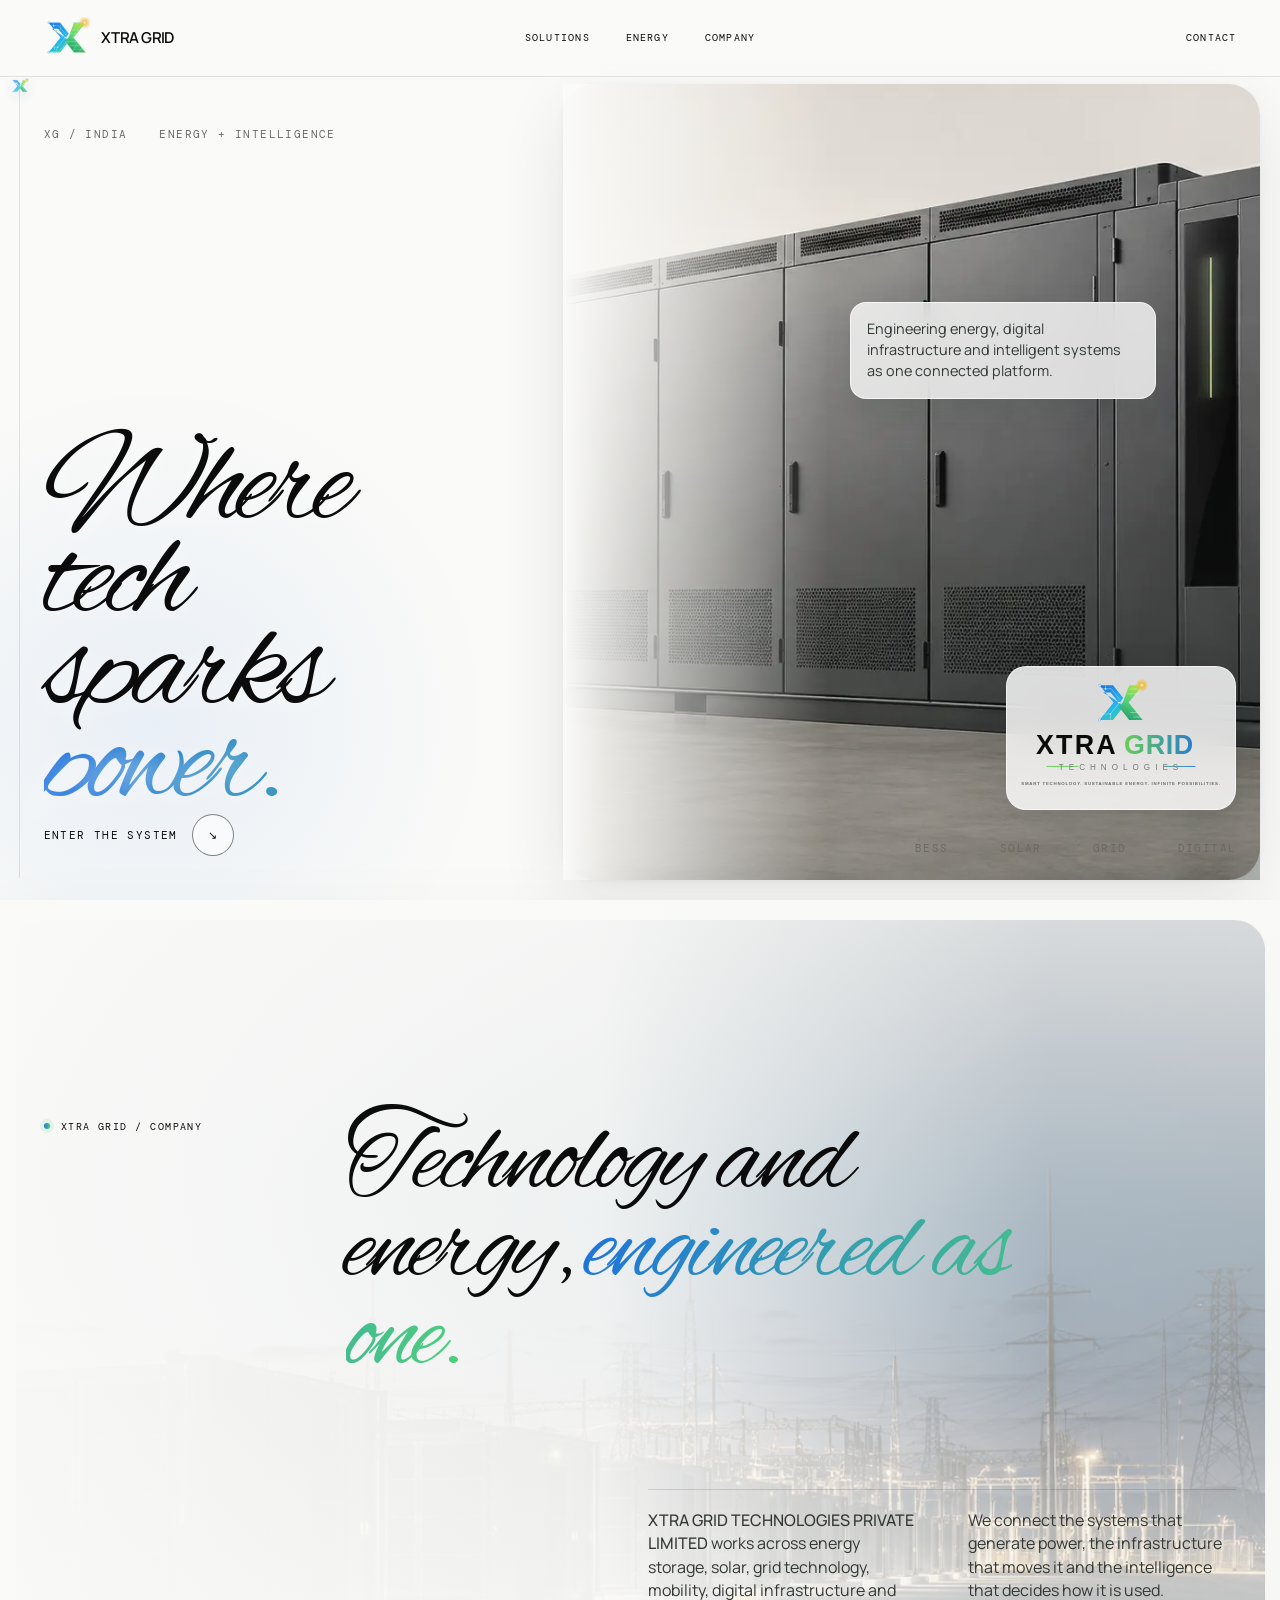
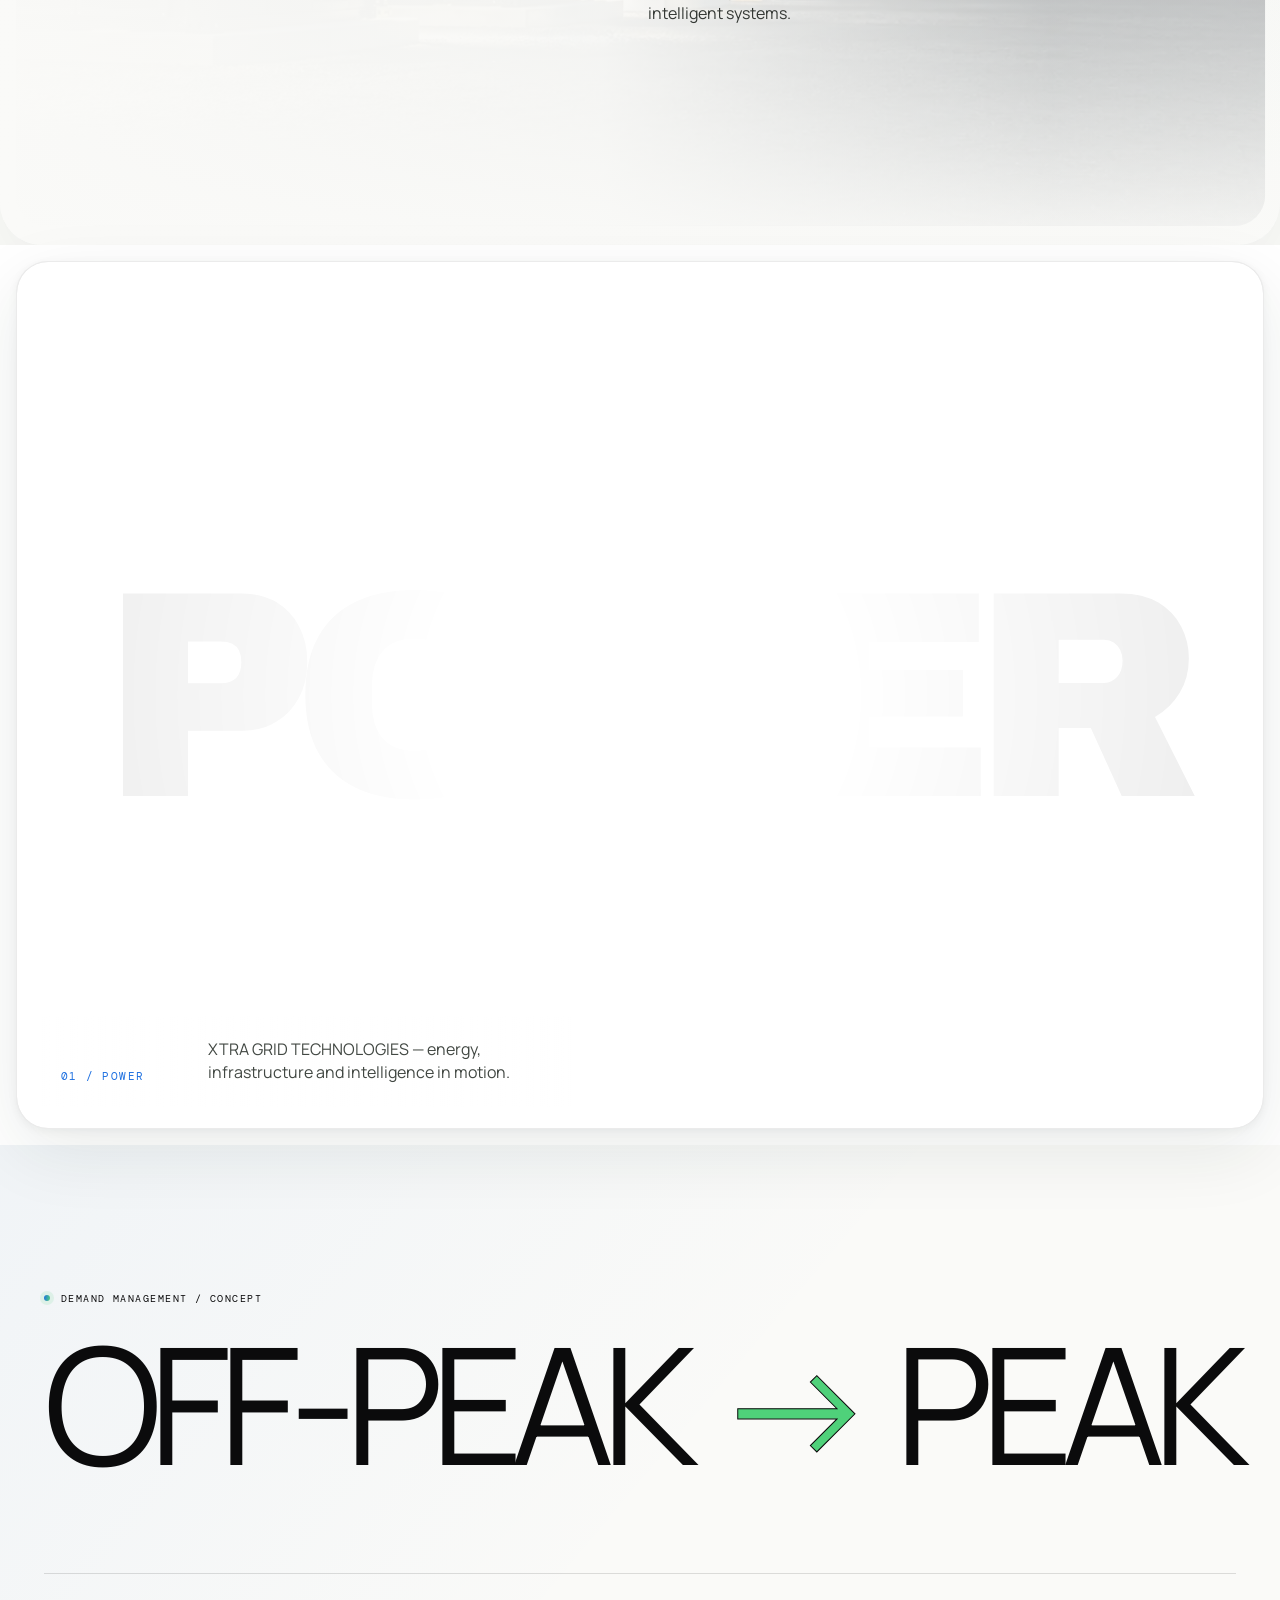
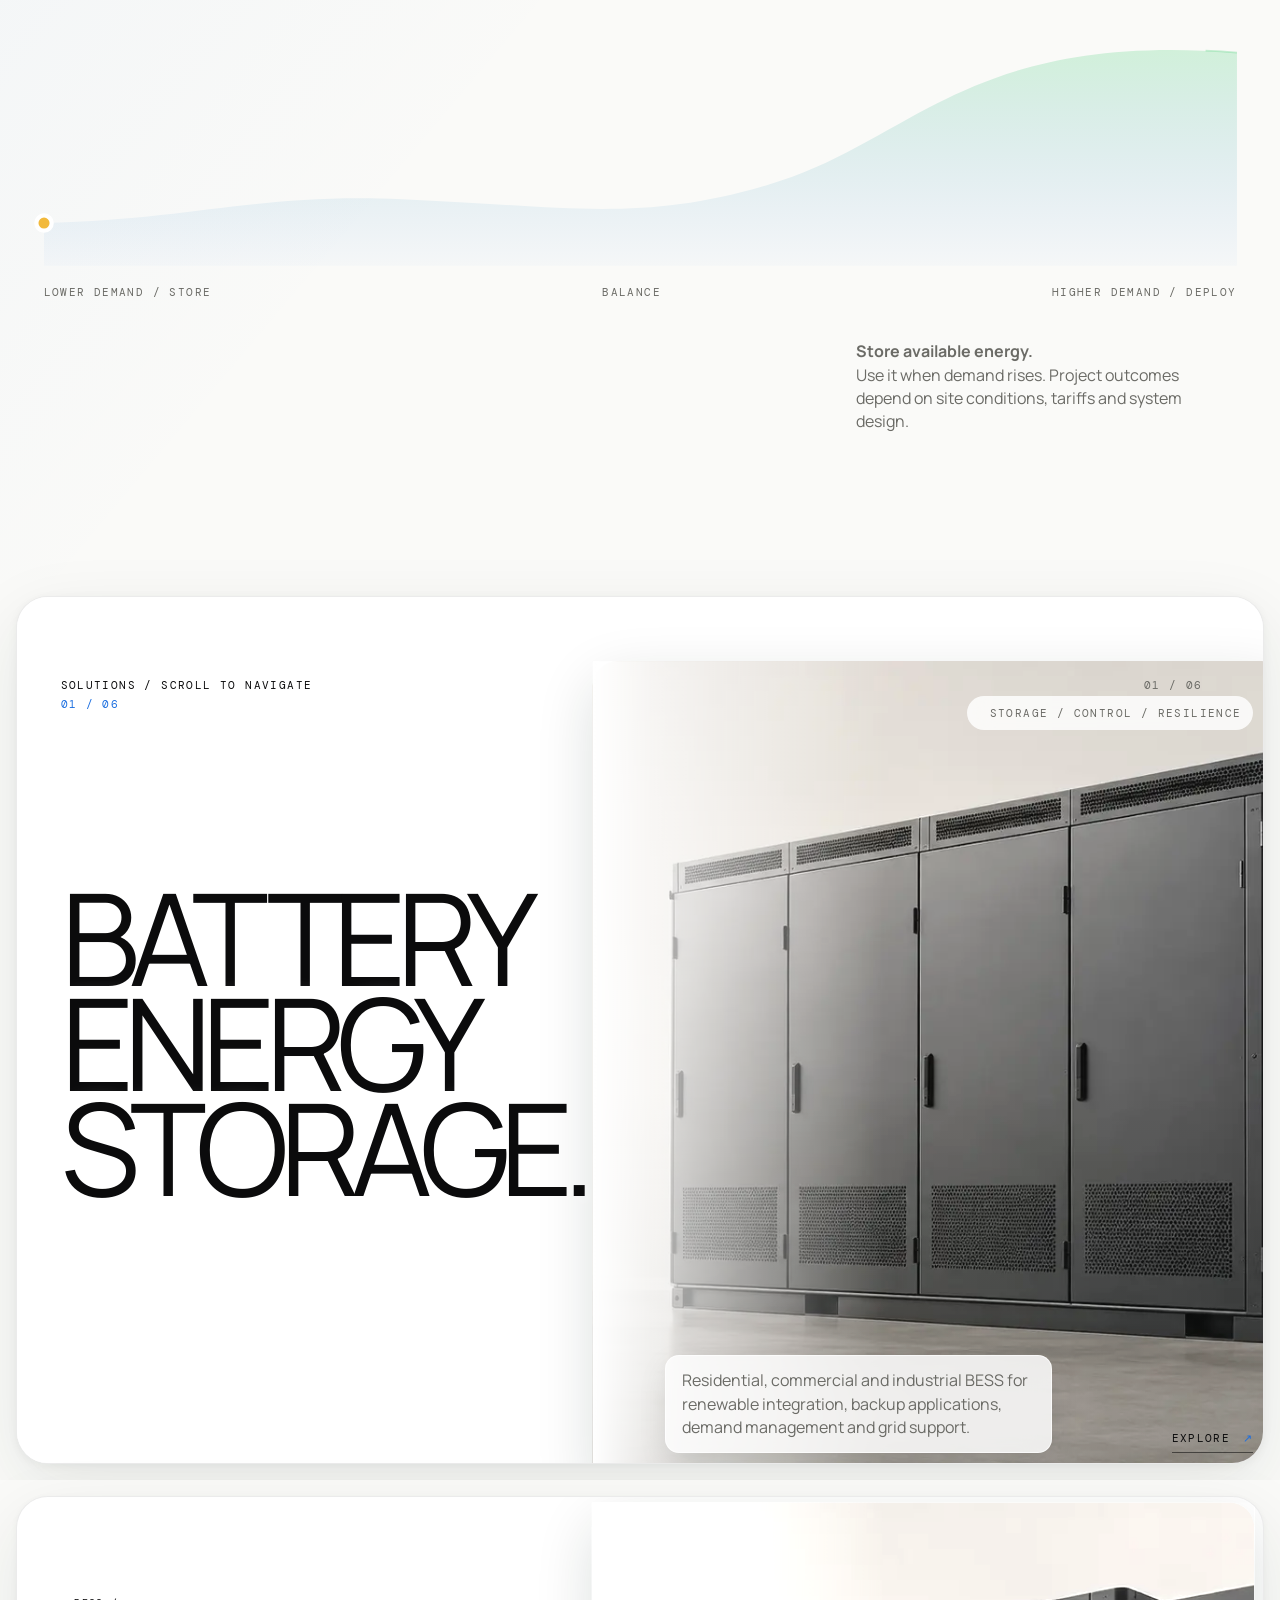
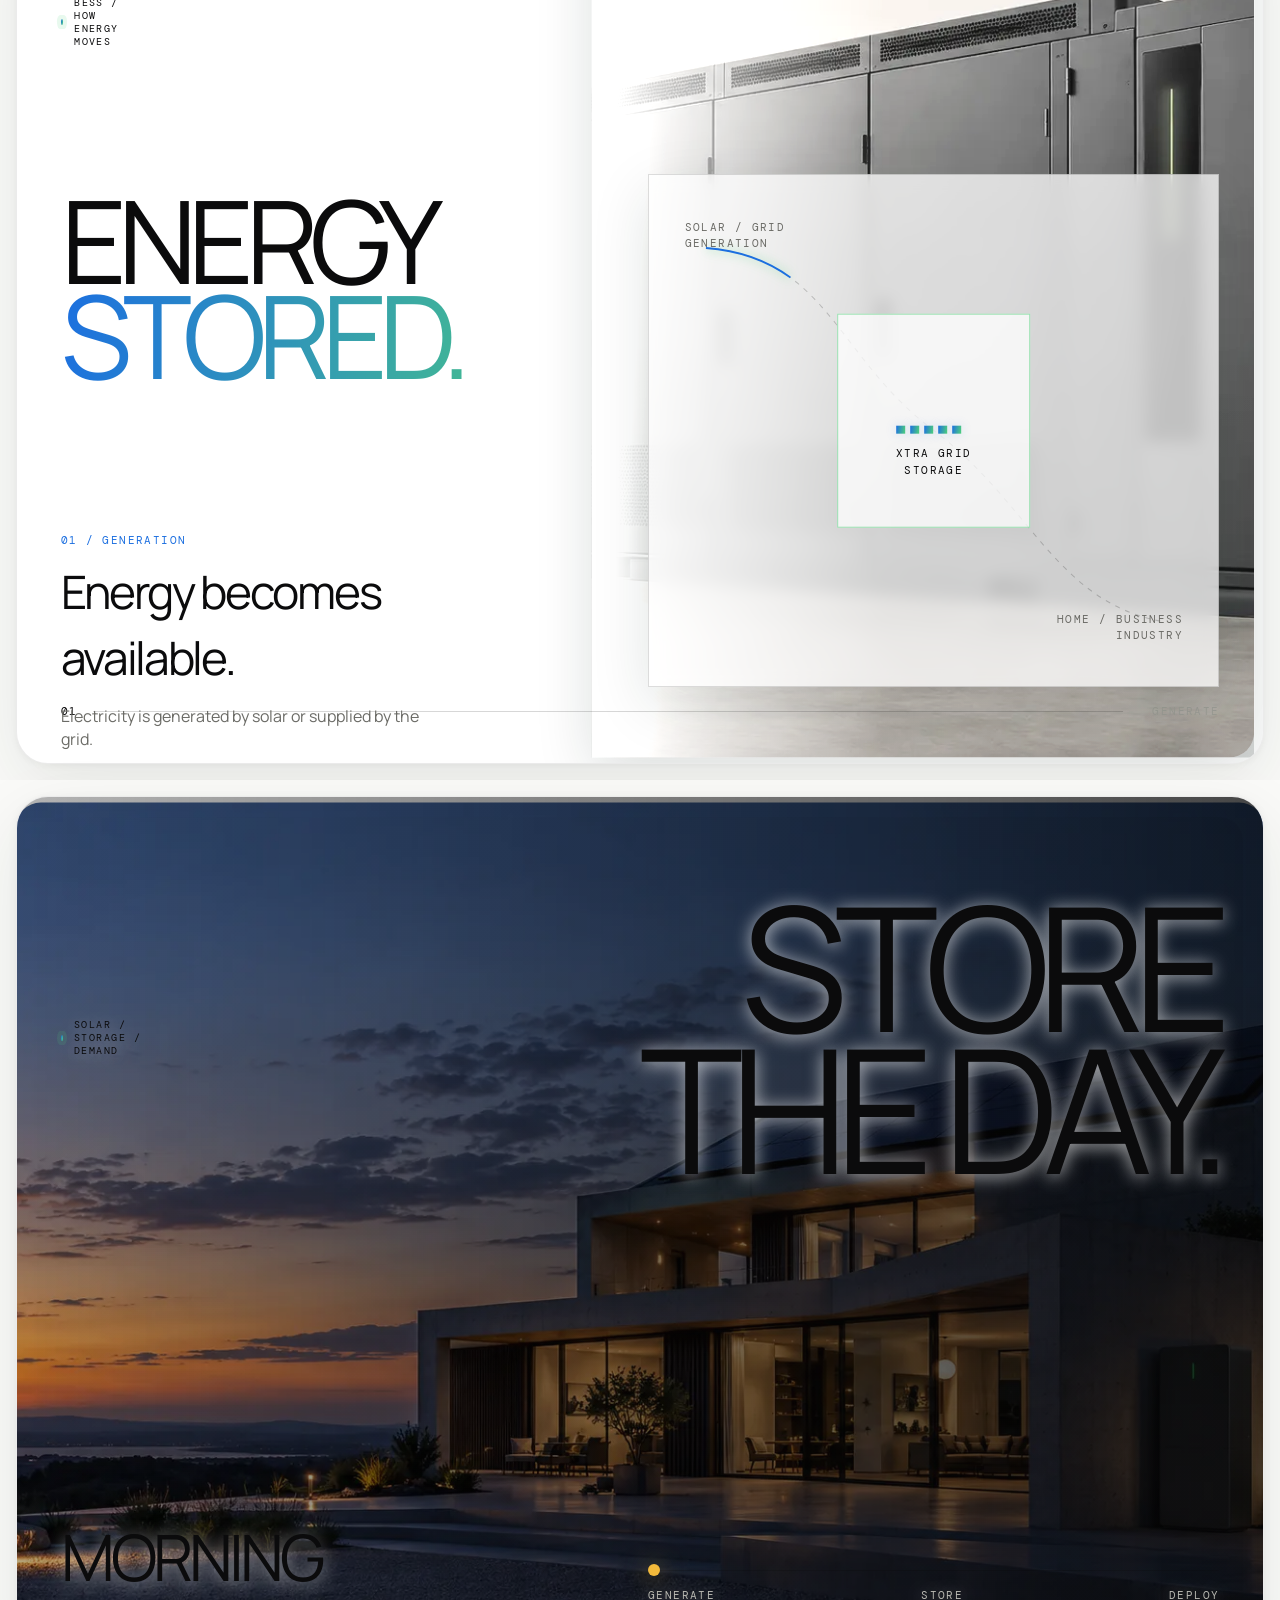
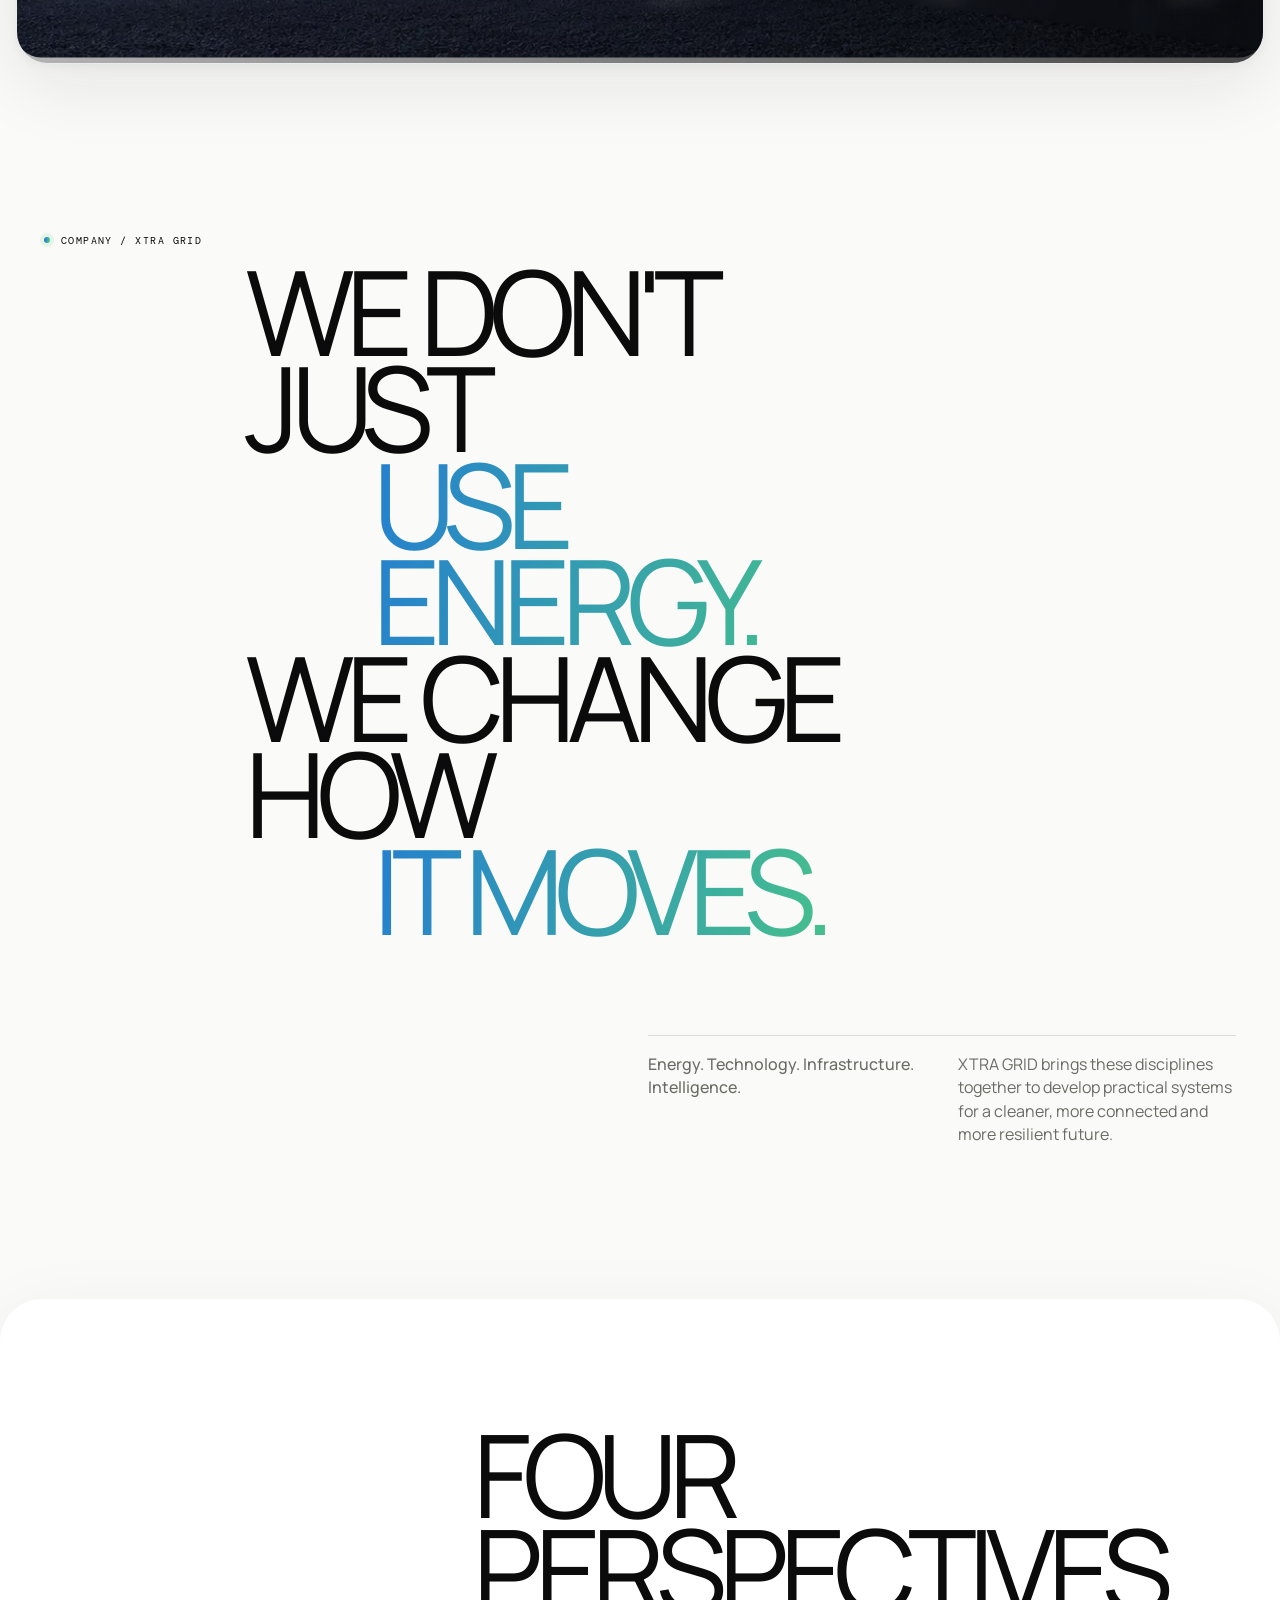
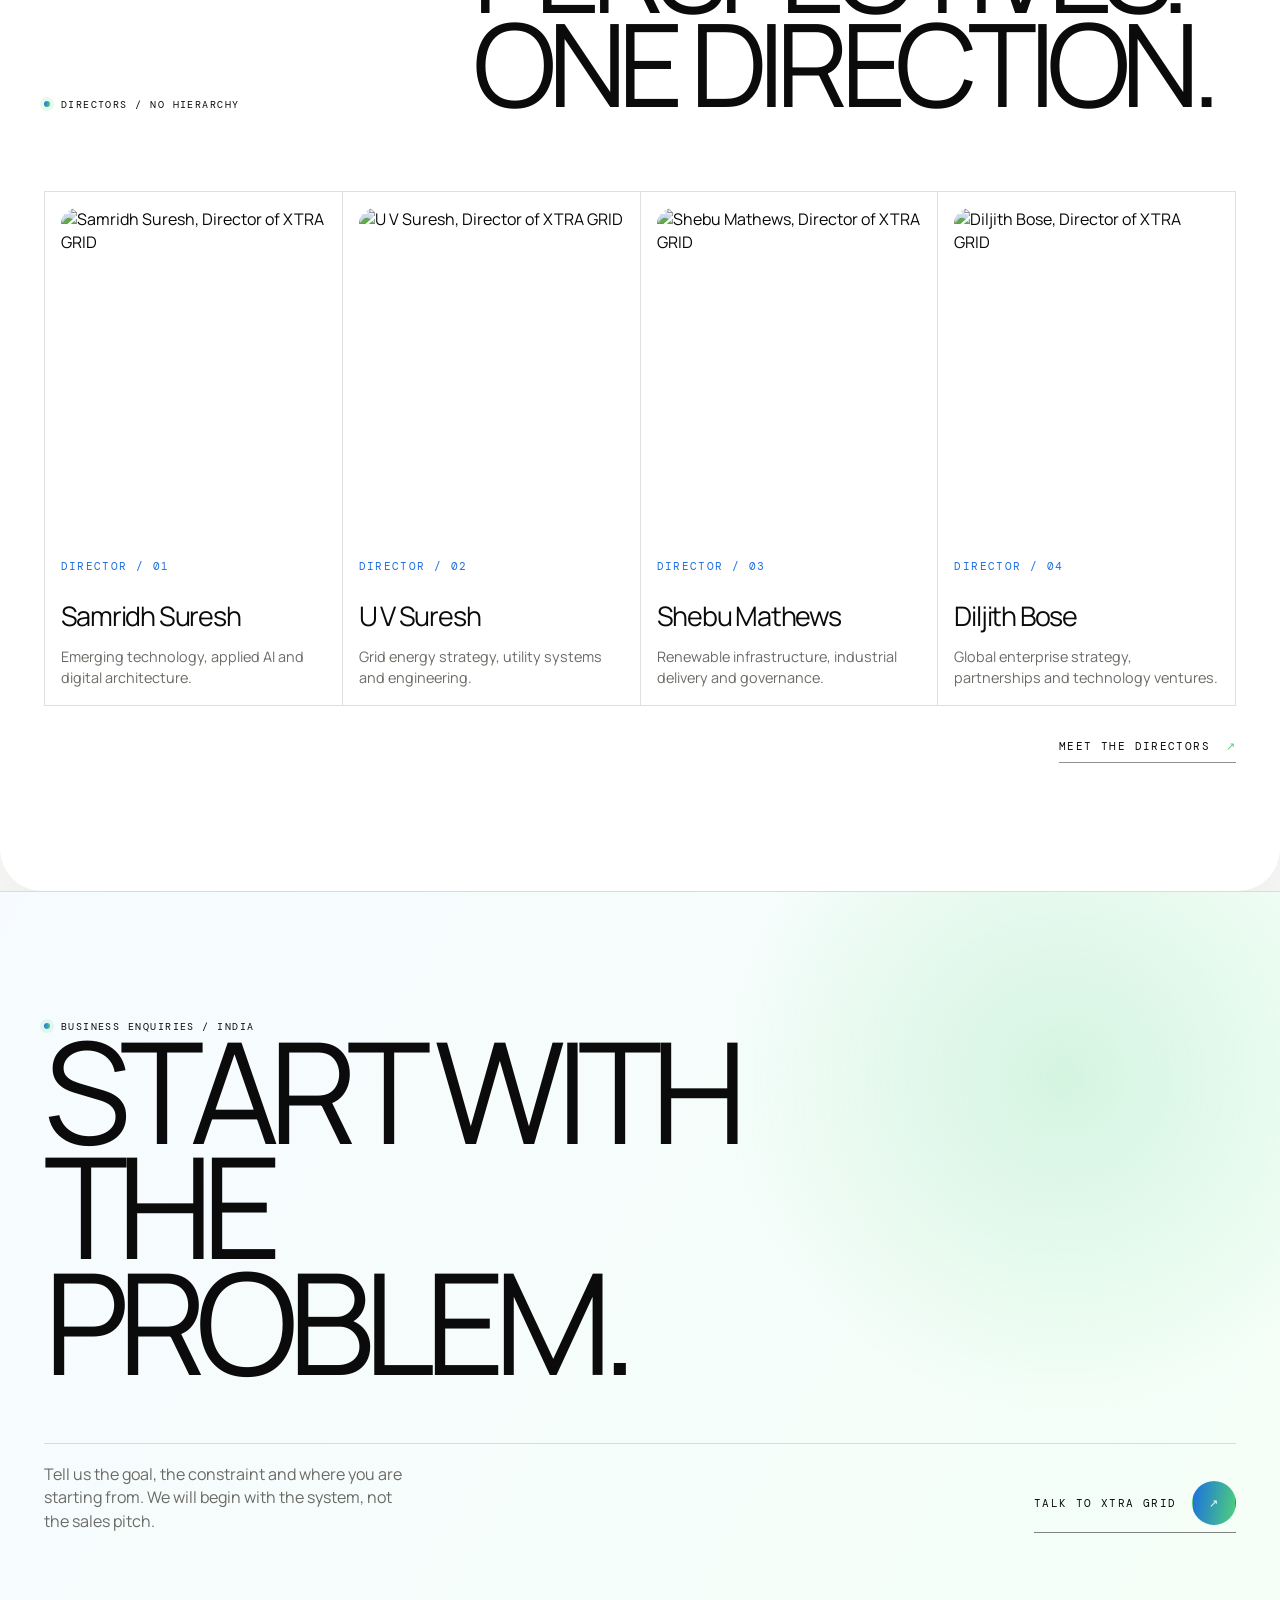
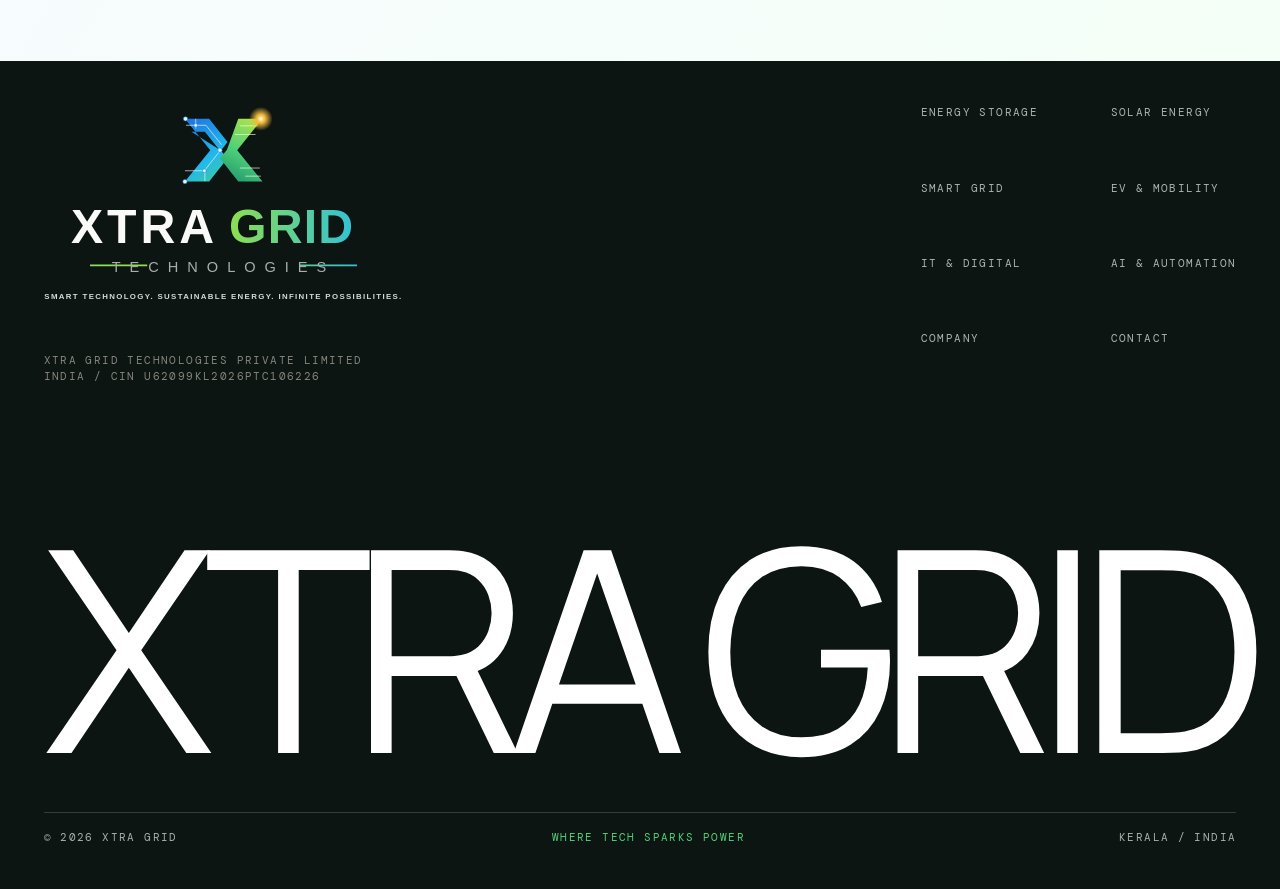
==== commit 5ffd03f0: "Fix demand curve marker tracking" ====
--- a/index.html
+++ b/index.html
@@ -346,12 +346,15 @@
       </div>
     </section>
 
-    <section class="demand">
+    <section class="demand" id="demand">
       <p class="eyebrow">Demand management / Concept</p>
       <h2 class="display reveal"><span>Off-peak</span><b>→</b><span>Peak</span></h2>
       <div class="curve reveal">
         <svg viewBox="0 0 1400 320" role="img" aria-label="Illustrative demand curve from off-peak storage to peak deployment">
-          <defs><linearGradient id="demandFill" x1="0" y1="0" x2="0" y2="1"><stop offset="0" stop-color="#8cff00" stop-opacity=".55"/><stop offset="1" stop-color="#8cff00" stop-opacity="0"/></linearGradient></defs>
+          <defs>
+            <linearGradient id="demandFill" x1="0" y1="0" x2="0" y2="1"><stop offset="0" stop-color="#4FD17A" stop-opacity=".32"/><stop offset="1" stop-color="#1C6FE0" stop-opacity=".03"/></linearGradient>
+            <linearGradient id="demandStroke" x1="0" y1="0" x2="1400" y2="0" gradientUnits="userSpaceOnUse"><stop offset="0" stop-color="#1C6FE0"/><stop offset=".58" stop-color="#36A8B7"/><stop offset="1" stop-color="#4FD17A"/></linearGradient>
+          </defs>
           <path class="curve-fill" d="M0 270 C180 265 250 235 420 242 C610 250 700 270 850 225 C1020 175 1080 45 1400 70 L1400 320 L0 320 Z"/>
           <path class="curve-line" d="M0 270 C180 265 250 235 420 242 C610 250 700 270 850 225 C1020 175 1080 45 1400 70"/>
           <circle class="curve-marker" r="9" cx="0" cy="270"/>
@@ -428,9 +431,9 @@
       </div>
     </section>
 
-    <section class="day-story">
+    <section class="day-story" id="store-the-day">
       <div class="day-sticky">
-        <div class="day-image"></div><div class="day-shade"></div>
+        <div class="day-image"></div><div class="day-night"></div><div class="day-shade"></div>
         <div class="day-content">
           <p class="eyebrow">Solar / Storage / Demand</p>
           <h2 class="display"><span>Store</span><span>the day.</span></h2>
@@ -586,18 +589,22 @@
 
         // 02 — Non-pinned demand story, created in DOM order.
         const curve=document.querySelector('.curve');
-        const curveLine=document.querySelector('.curve-line');
-        const marker=document.querySelector('.curve-marker');
-        gsap.to(curveLine,{strokeDashoffset:0,ease:'none',scrollTrigger:{
+        const curveLine=document.querySelector('.curve-line');
+        const marker=document.querySelector('.curve-marker');
+        const curveLength=curveLine.getTotalLength();
+        const startPoint=curveLine.getPointAtLength(0);
+        gsap.set(curveLine,{strokeDasharray:curveLength,strokeDashoffset:curveLength});
+        marker.setAttribute('cx',String(startPoint.x));
+        marker.setAttribute('cy',String(startPoint.y));
+        gsap.to(curveLine,{strokeDashoffset:0,ease:'none',scrollTrigger:{
           trigger:curve,start:'top 82%',end:'bottom 38%',scrub:true,
           invalidateOnRefresh:true,refreshPriority:4,
-          onUpdate:self=>{
-            const p=self.progress;
-            marker.setAttribute('cx',String(p*1400));
-            const y=270-18*Math.sin(p*Math.PI)-205*Math.pow(Math.max(0,(p-.57)/.43),1.5);
-            marker.setAttribute('cy',String(Math.max(65,y)));
-          }
-        }});
+          onUpdate:self=>{
+            const point=curveLine.getPointAtLength(curveLength*self.progress);
+            marker.setAttribute('cx',String(point.x));
+            marker.setAttribute('cy',String(point.y));
+          }
+        }});
 
         // 03 — One parent pin and one track transform for all six solutions.
         const solutions=document.querySelector('.solutions-wrap');
@@ -662,9 +669,13 @@
         // 05 — The single complete Store The Day sequence.
         const day=document.querySelector('.day-story');
         const shade=day.querySelector('.day-shade');
-        const sun=day.querySelector('.sun-track i');
-        const dayImage=day.querySelector('.day-image');
-        const dayPhase=day.querySelector('.day-phase');
+        const sun=day.querySelector('.sun-track i');
+        const dayImage=day.querySelector('.day-image');
+        const nightImage=day.querySelector('.day-night');
+        const daySticky=day.querySelector('.day-sticky');
+        const dayContent=day.querySelector('.day-content');
+        const dayFlowLabels=day.querySelector('.day-flow-bottom');
+        const dayPhase=day.querySelector('.day-phase');
         const dayTl=gsap.timeline({
           scrollTrigger:{
             trigger:day,start:'top top',end:()=>'+='+(innerHeight*4.2),
@@ -676,10 +687,15 @@
             }
           }
         });
-        dayTl
-          .to(sun,{left:'calc(100% - 12px)',ease:'none',duration:1},0)
-          .to(shade,{opacity:.88,ease:'power1.in',duration:.56},.44)
-          .to(dayImage,{scale:1,ease:'none',duration:1},0);
+        dayTl
+          .to(sun,{left:'calc(100% - 12px)',ease:'none',duration:1},0)
+          .to(daySticky,{backgroundColor:'#06101b',ease:'none',duration:.42},.48)
+          .to(nightImage,{autoAlpha:1,ease:'power2.inOut',duration:.42},.46)
+          .to(dayImage,{filter:'brightness(.42) saturate(.72)',ease:'power1.in',duration:.5},.42)
+          .to(shade,{opacity:.48,ease:'power1.in',duration:.5},.46)
+          .to(dayContent,{color:'#f7faf8',textShadow:'0 2px 22px rgba(0,0,0,.58)',ease:'power1.inOut',duration:.32},.54)
+          .to(dayFlowLabels,{color:'#d8dfda',ease:'power1.inOut',duration:.3},.54)
+          .to(dayImage,{scale:1,ease:'none',duration:1},0);
 
         const refreshAll=()=>{
           ScrollTrigger.sort();
@@ -701,3 +717,4 @@
   <script src="assets/premium.js"></script>
 </body>
 </html>
+
--- a/assets/premium.css
+++ b/assets/premium.css
@@ -170,10 +170,32 @@
 }
 
 .opening {
-  color: var(--xg-ink) !important;
-  background: var(--xg-surface) !important;
+  position: relative;
+  isolation: isolate;
+  overflow: hidden;
+  color: var(--xg-ink) !important;
+  background: #f4f6f3 !important;
   border-radius: 0 0 42px 42px;
   box-shadow: 0 28px 80px rgba(21, 45, 38, .06);
+}
+.opening::before {
+  content: "";
+  position: absolute;
+  z-index: -2;
+  inset: clamp(18px, 2.4vw, 38px);
+  border-radius: 30px;
+  background: url("xg-grid-night.webp") center 58% / cover no-repeat;
+  opacity: .52;
+  transform: scale(1.025);
+}
+.opening::after {
+  content: "";
+  position: absolute;
+  z-index: -1;
+  inset: 0;
+  background:
+    linear-gradient(90deg, rgba(250, 250, 248, .98) 0%, rgba(250, 250, 248, .88) 47%, rgba(250, 250, 248, .2) 82%),
+    linear-gradient(0deg, rgba(250, 250, 248, .96), transparent 48%, rgba(250, 250, 248, .7));
 }
 .opening h2 {
   max-width: 10.5ch !important;
@@ -285,8 +307,10 @@
 .story-progress-line i { background: var(--xg-gradient) !important; }
 
 .day-sticky { background: var(--xg-surface); overflow: hidden; }
-.day-image { inset: 20px !important; border-radius: 24px; }
-.day-shade { inset: 20px !important; border-radius: 24px; background: linear-gradient(90deg, rgba(250, 250, 248, .93), rgba(250, 250, 248, .2) 48%, rgba(3, 5, 10, .74)) !important; mix-blend-mode: normal !important; opacity: .18; }
+.day-image,
+.day-night { position: absolute; inset: 20px !important; border-radius: 24px; background-position: center; background-size: cover; }
+.day-night { background-image: url("xg-grid-night.webp"); opacity: 0; visibility: hidden; transform: scale(1.02); }
+.day-shade { inset: 20px !important; border-radius: 24px; background: linear-gradient(90deg, rgba(4, 11, 18, .12), rgba(4, 11, 18, .28) 48%, rgba(1, 6, 14, .78)) !important; mix-blend-mode: multiply !important; opacity: .08; }
 .day-content { color: var(--xg-ink); text-shadow: 0 2px 18px rgba(255, 255, 255, .72); }
 .sun-track { background: rgba(11, 11, 12, .2) !important; }
 .sun-track i { background: var(--xg-gold) !important; box-shadow: 0 0 22px rgba(242, 185, 59, .58) !important; }
@@ -525,6 +549,7 @@
   .bess-bg { inset: 12px 12px 46% 24% !important; opacity: .45; }
   .energy-diagram { background: rgba(255, 255, 255, .87) !important; }
   .day-image,
+  .day-night,
   .day-shade { inset: 10px !important; border-radius: 16px; }
   .page-hero { grid-template-columns: 1fr !important; padding: 72px 10px 10px !important; }
   .hero-copy,
@@ -542,6 +567,8 @@
   .intro h2 { font-size: clamp(3.7rem, 17vw, 6.4rem) !important; }
   .solution-bg { left: 14% !important; }
   .footer .brand img { width: min(300px, 86vw) !important; }
+  .opening::before { inset: 10px; border-radius: 22px; background-position: 62% center; opacity: .46; }
+  .opening::after { background: linear-gradient(180deg, rgba(250, 250, 248, .97), rgba(250, 250, 248, .8) 62%, rgba(250, 250, 248, .32)); }
 }
 
 @media (hover: none), (pointer: coarse) {
@@ -558,3 +585,4 @@
   .hero-media { transform: none !important; }
   .word-reveal > i { transform: none !important; }
 }
+
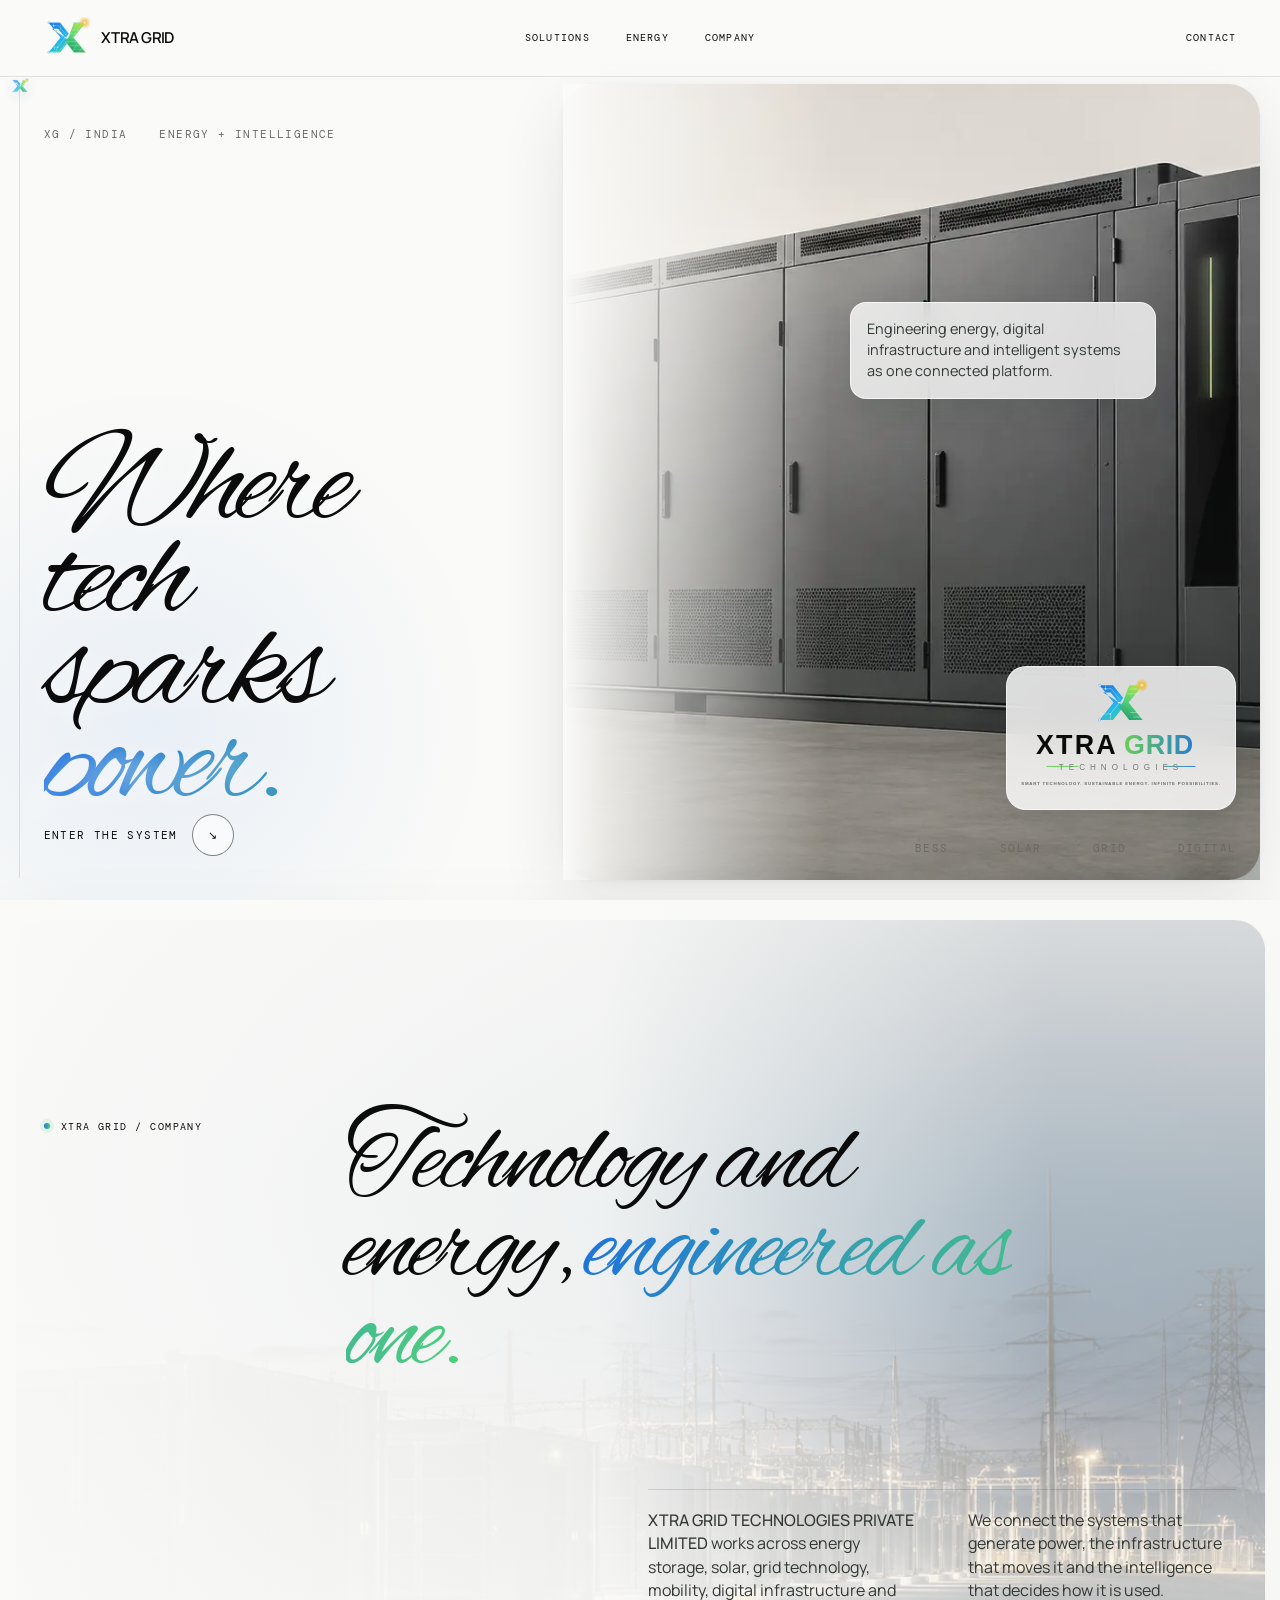
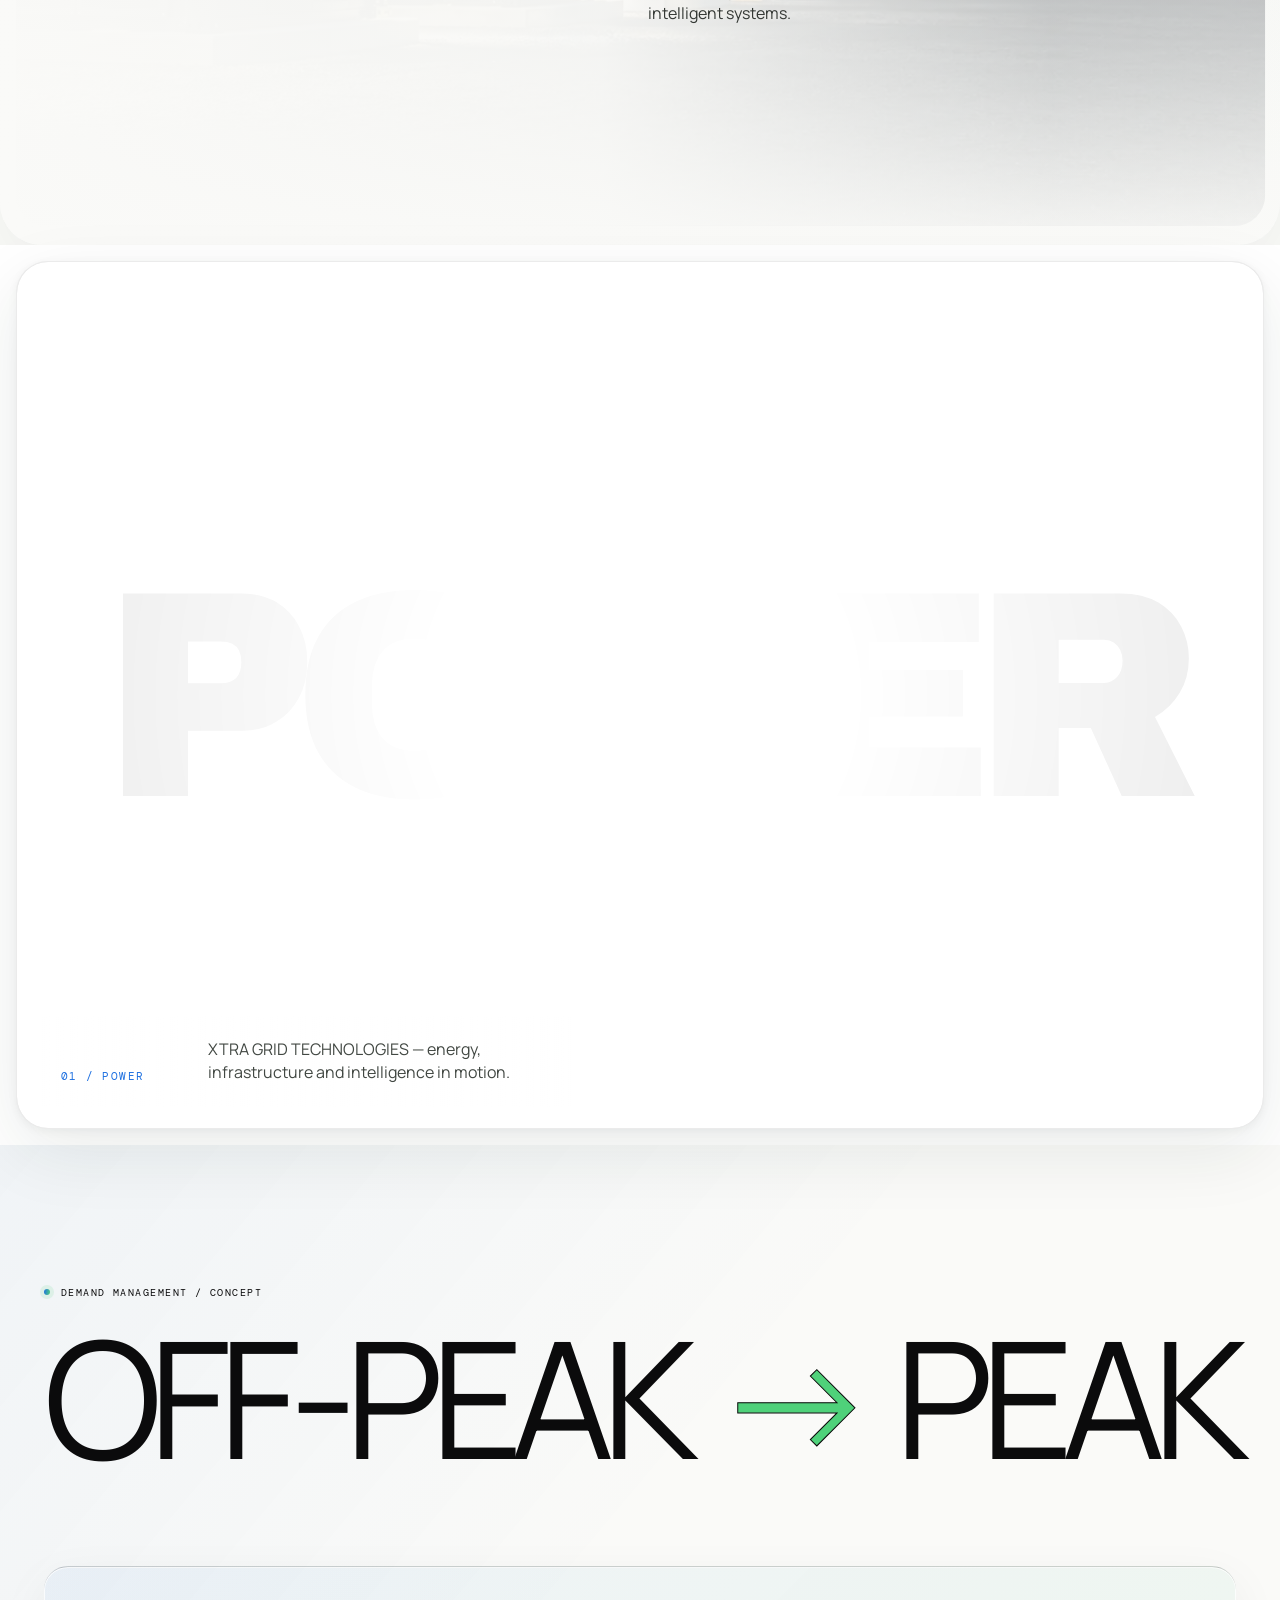
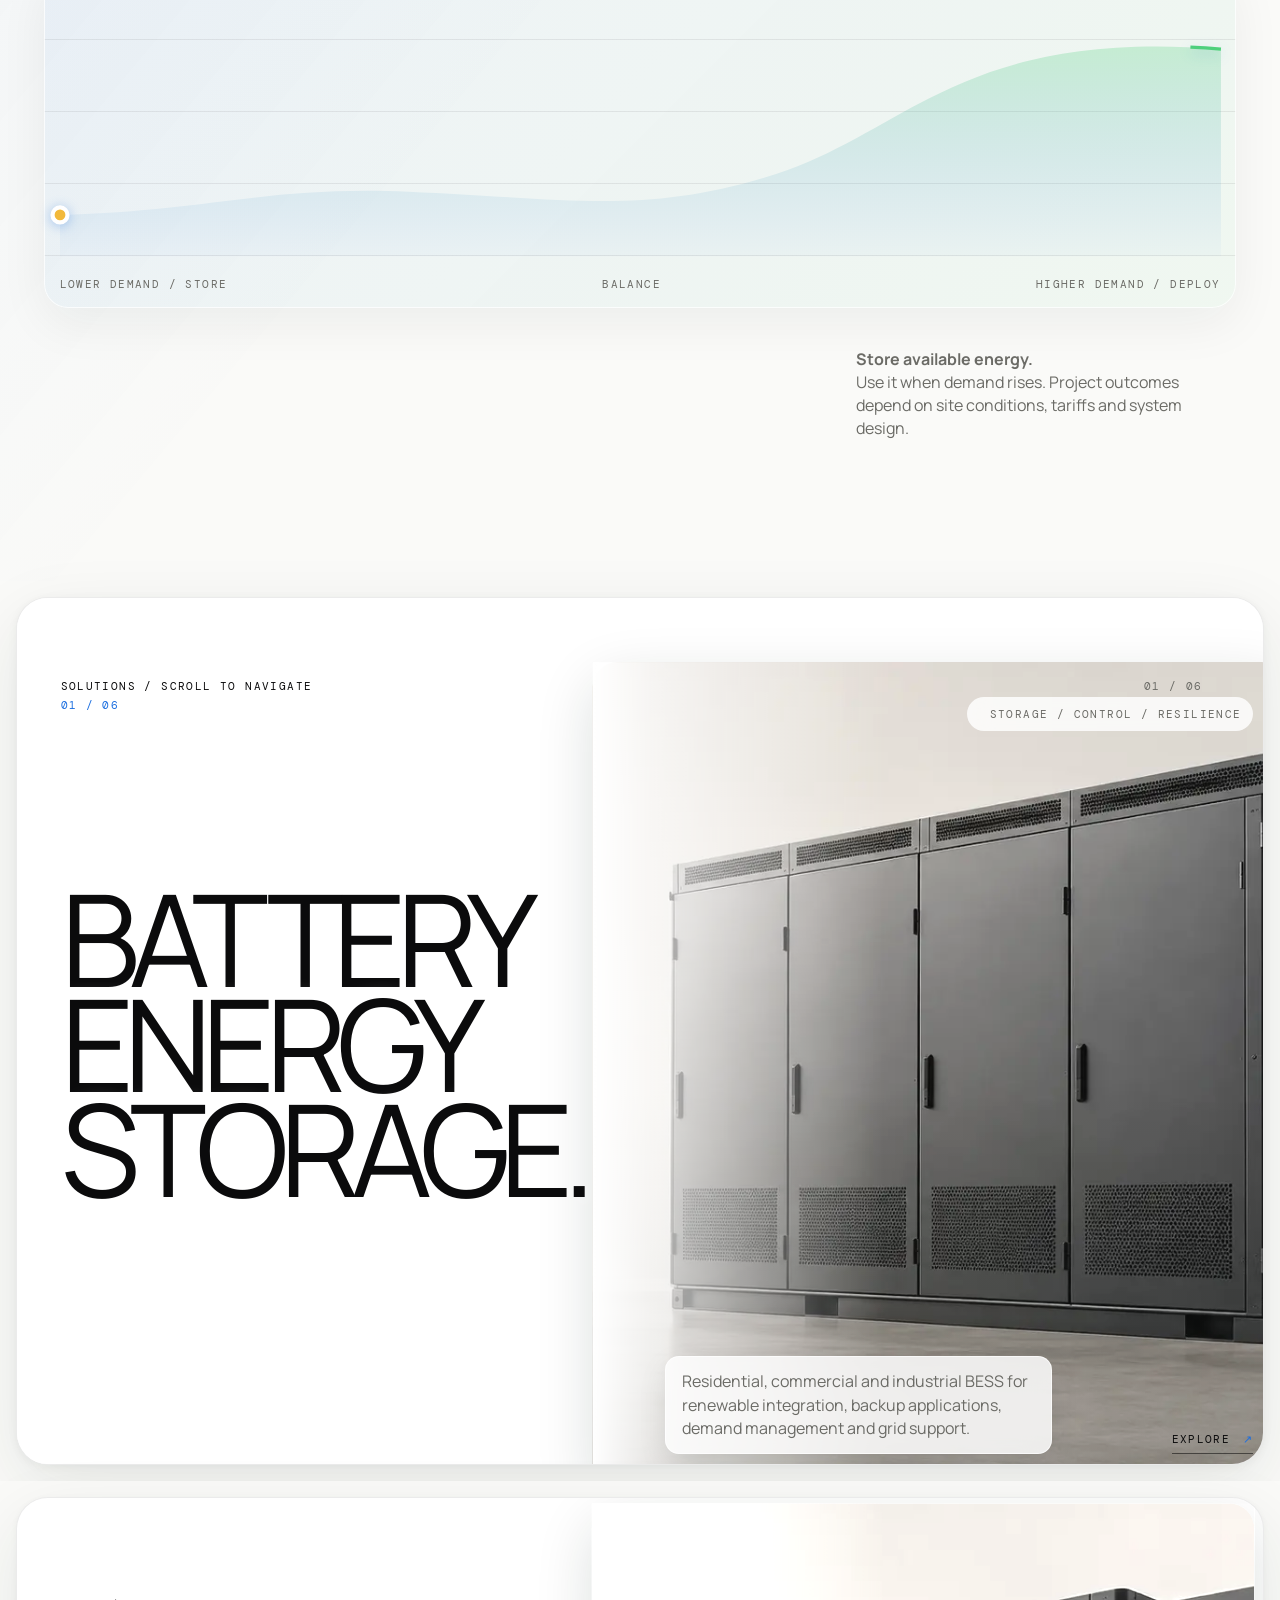
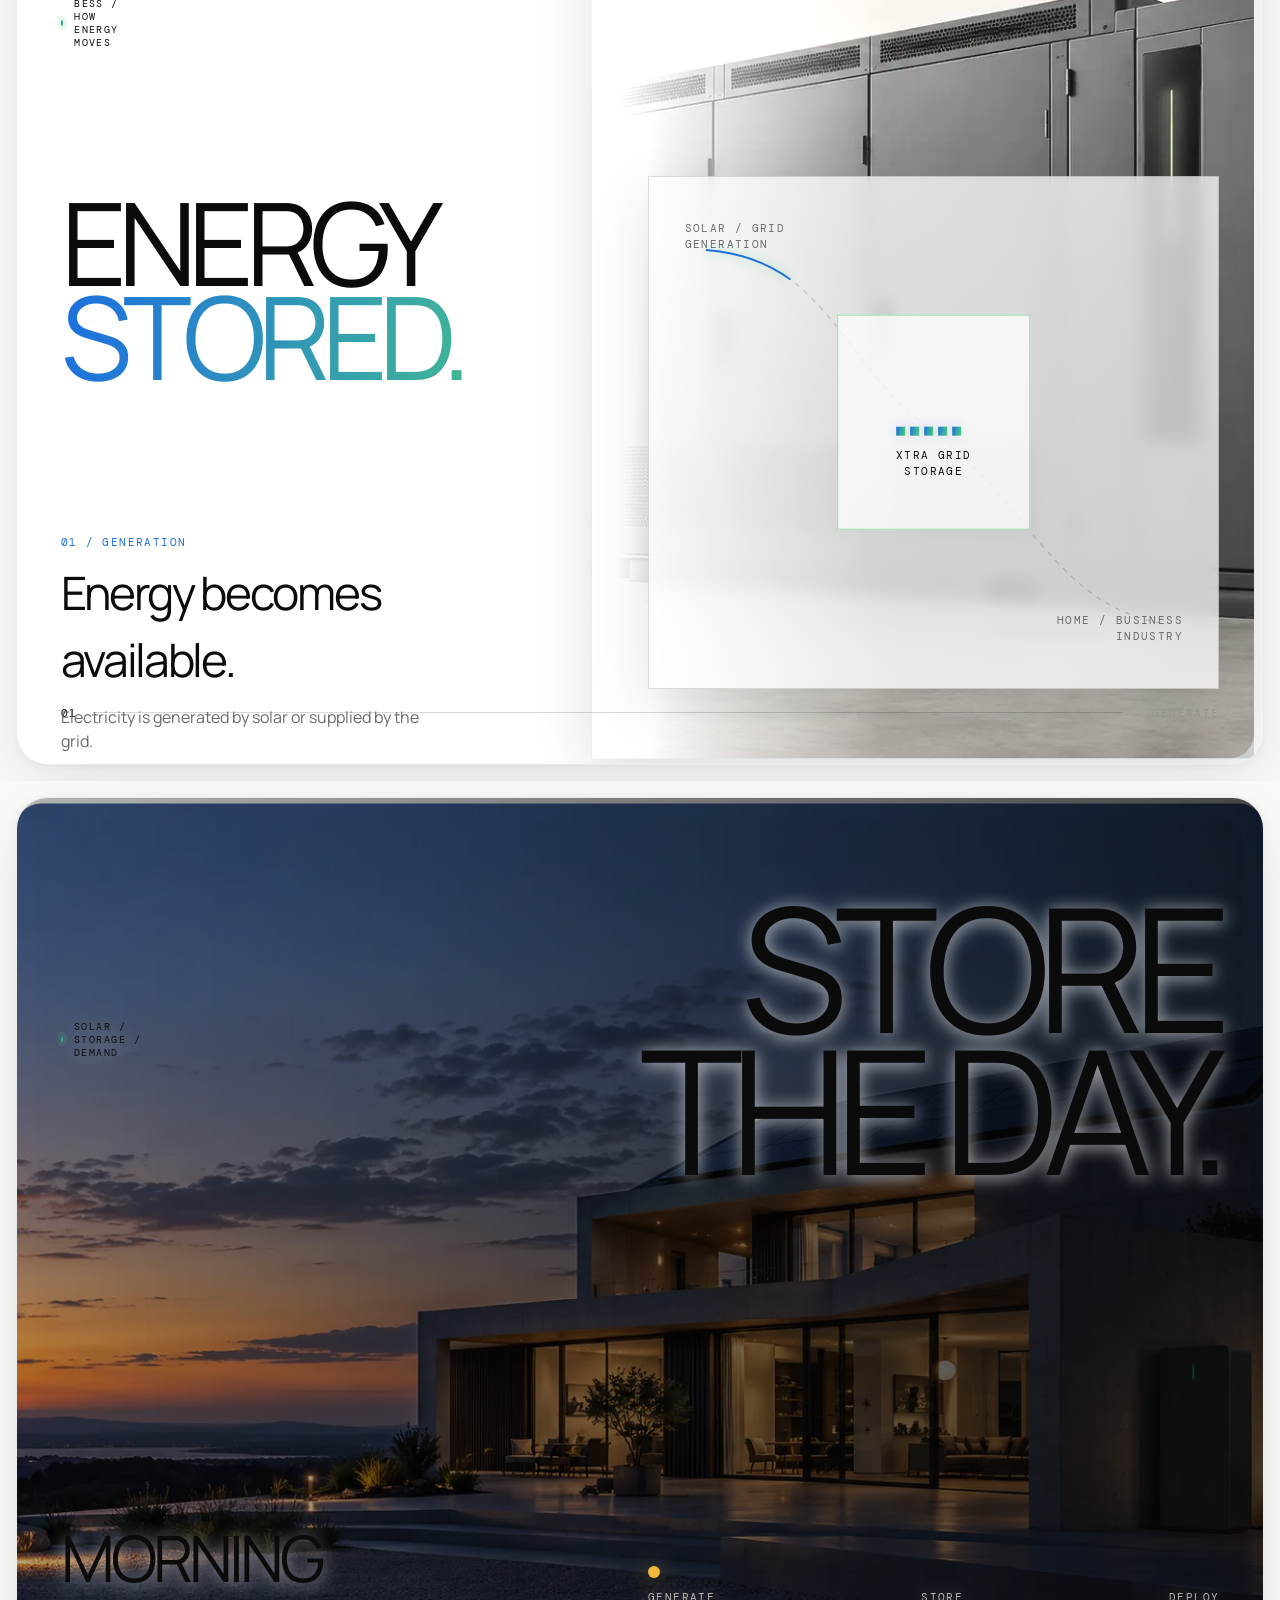
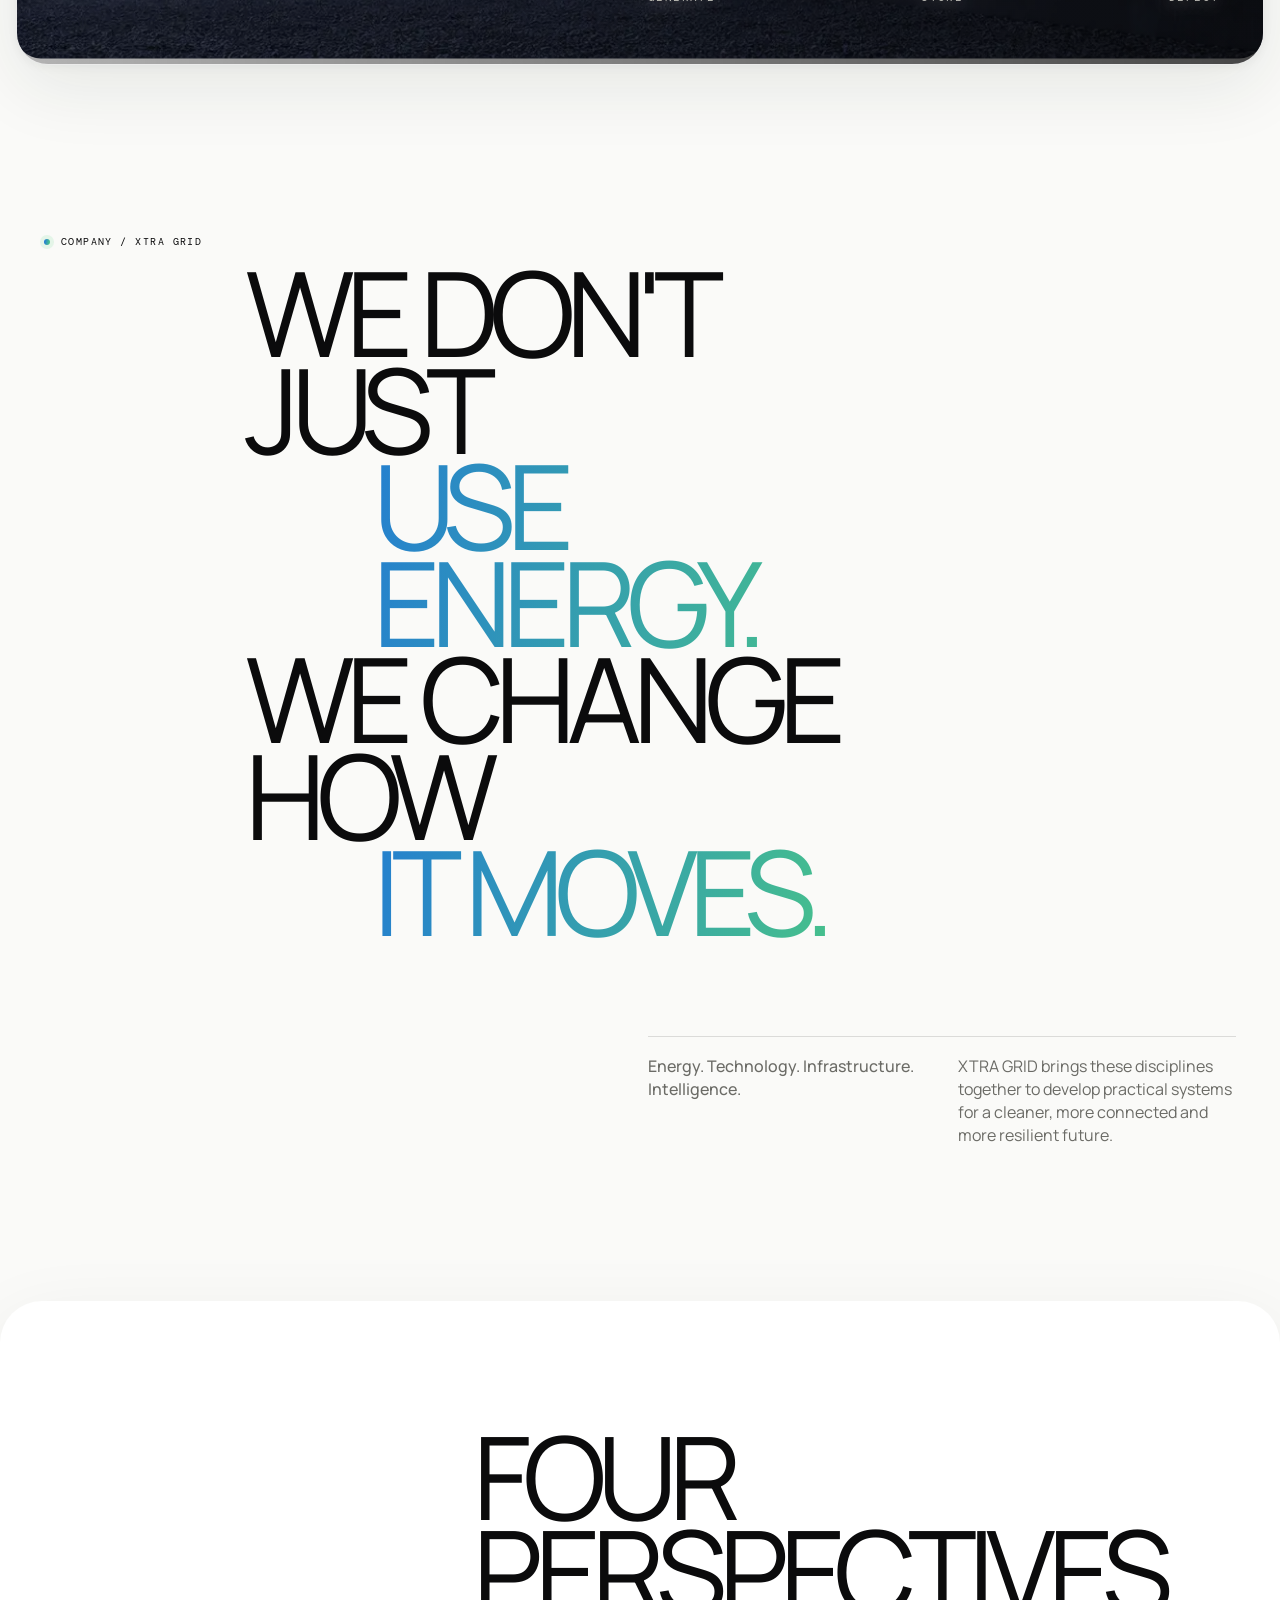
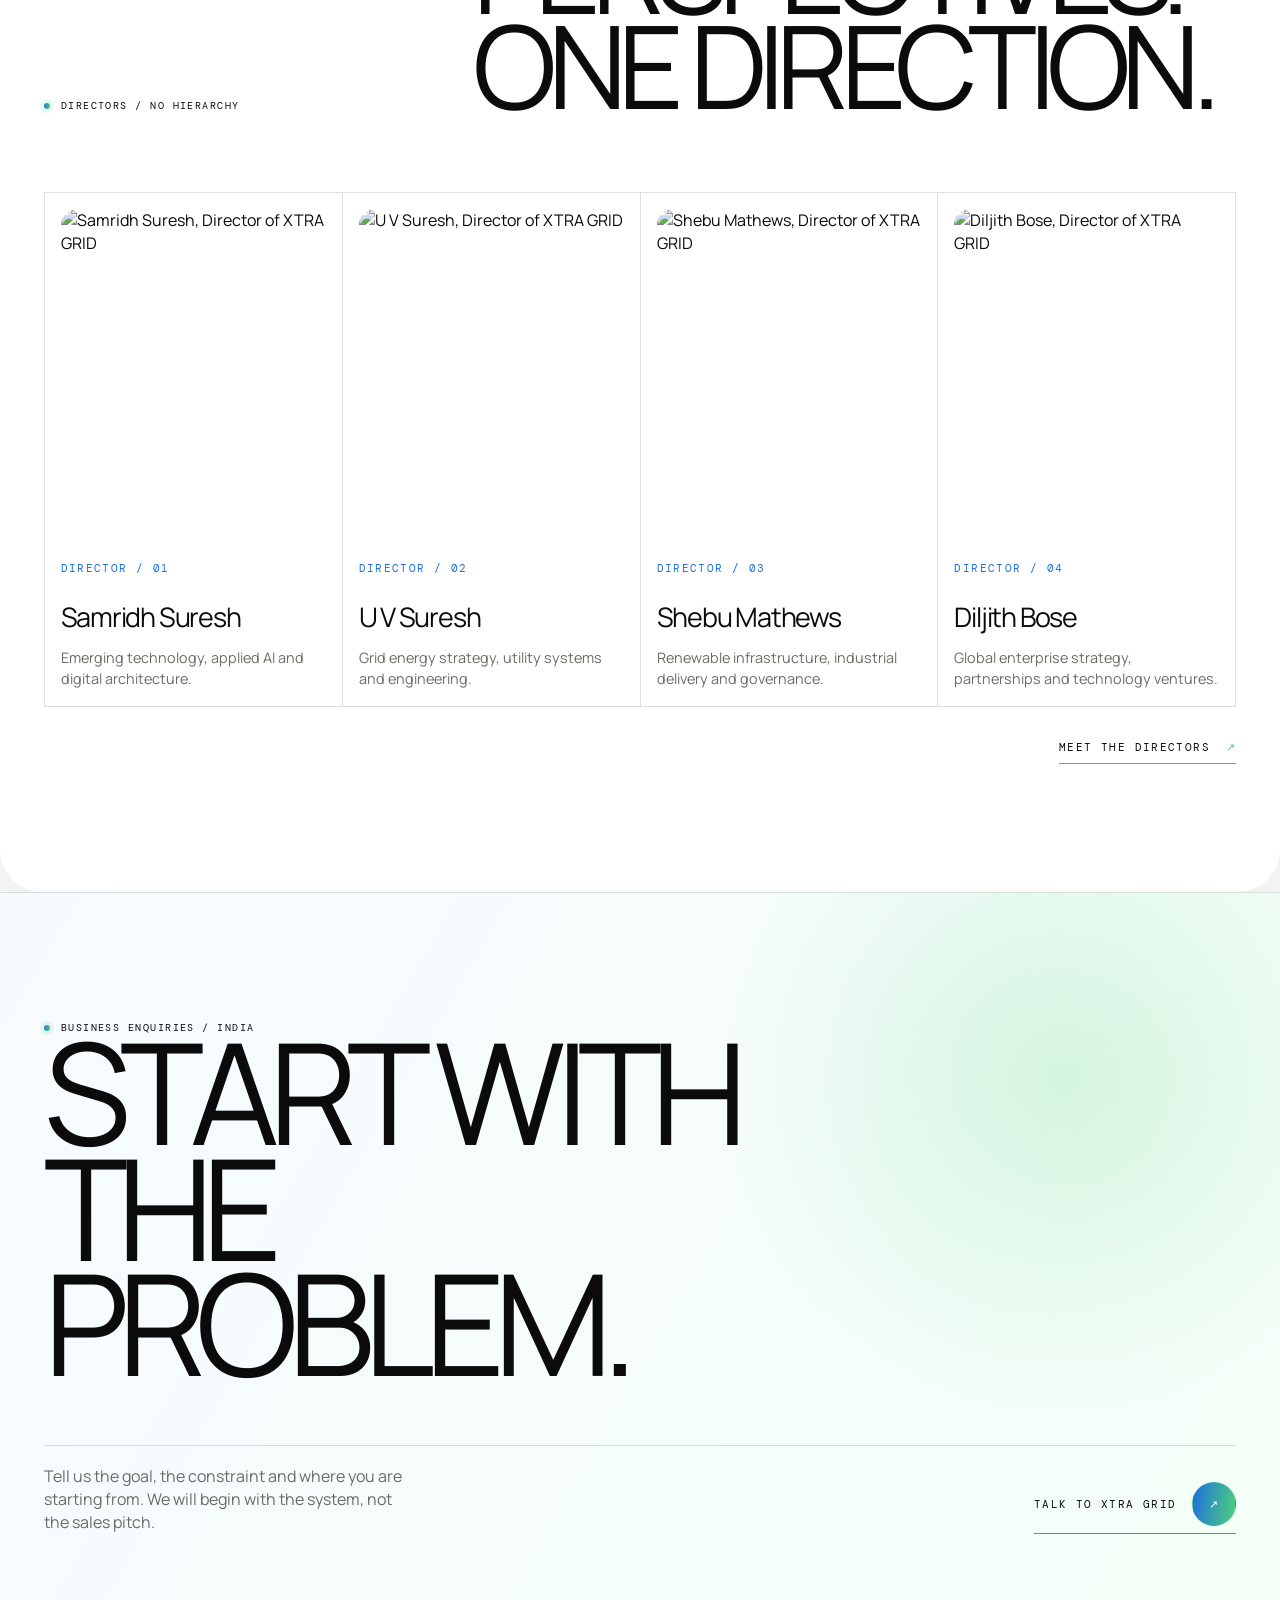
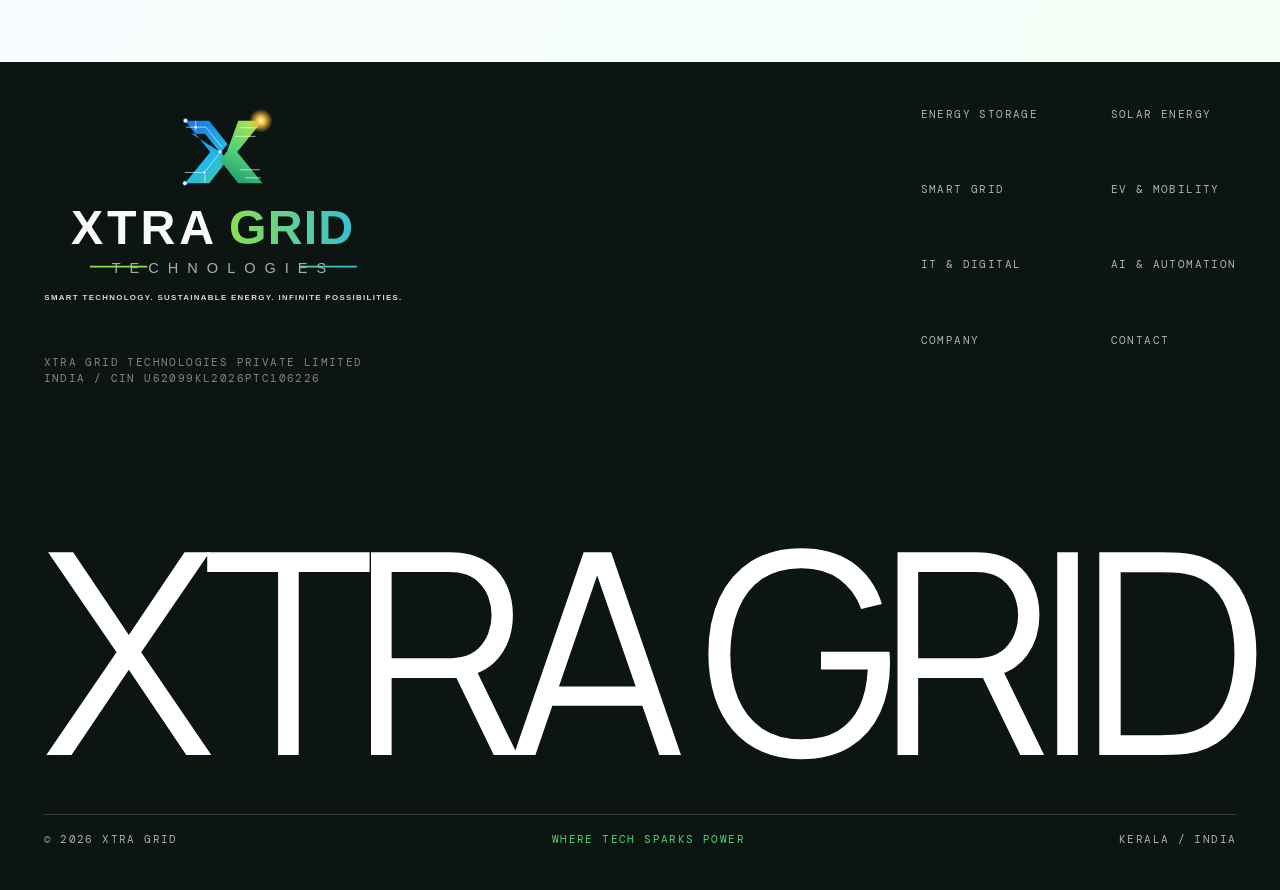
==== commit 9fff7cc9: "Slow and smooth the demand graph scroll" ====
--- a/index.html
+++ b/index.html
@@ -588,17 +588,25 @@
           .to({}, {duration:.38});
 
         // 02 — Non-pinned demand story, created in DOM order.
-        const curve=document.querySelector('.curve');
+        const curve=document.querySelector('.curve');
+        const demand=document.querySelector('.demand');
         const curveLine=document.querySelector('.curve-line');
         const marker=document.querySelector('.curve-marker');
+        const pinDemand=innerWidth>780;
         const curveLength=curveLine.getTotalLength();
         const startPoint=curveLine.getPointAtLength(0);
         gsap.set(curveLine,{strokeDasharray:curveLength,strokeDashoffset:curveLength});
         marker.setAttribute('cx',String(startPoint.x));
         marker.setAttribute('cy',String(startPoint.y));
         gsap.to(curveLine,{strokeDashoffset:0,ease:'none',scrollTrigger:{
-          trigger:curve,start:'top 82%',end:'bottom 38%',scrub:true,
-          invalidateOnRefresh:true,refreshPriority:4,
+          trigger:demand,
+          start:pinDemand?'top top':'top 88%',
+          end:pinDemand?()=>'+='+(innerHeight*2.2):'bottom 34%',
+          scrub:1.25,
+          pin:pinDemand,
+          pinSpacing:pinDemand,
+          anticipatePin:pinDemand?1:0,
+          invalidateOnRefresh:true,refreshPriority:4,
           onUpdate:self=>{
             const point=curveLine.getPointAtLength(curveLength*self.progress);
             marker.setAttribute('cx',String(point.x));
--- a/assets/premium.css
+++ b/assets/premium.css
@@ -252,9 +252,18 @@
     var(--xg-base) !important;
 }
 .demand h2 b { color: var(--xg-green) !important; }
-.curve { border-color: var(--xg-line) !important; }
-.curve-line { stroke: url(#demandFill) !important; }
-.curve-marker { fill: var(--xg-gold) !important; stroke: white; stroke-width: 5px; }
+.curve {
+  border-color: rgba(11, 11, 12, .16) !important;
+  padding: 1.5rem 1rem 1rem;
+  border-radius: 24px;
+  background:
+    repeating-linear-gradient(to bottom, rgba(11, 11, 12, .075) 0 1px, transparent 1px 72px),
+    linear-gradient(135deg, rgba(28, 111, 224, .055), rgba(79, 209, 122, .06));
+  box-shadow: inset 0 0 0 1px rgba(255, 255, 255, .75), 0 16px 50px rgba(17, 38, 31, .06);
+}
+.curve-line { stroke: url(#demandStroke) !important; stroke-width: 4px !important; filter: drop-shadow(0 5px 8px rgba(28, 111, 224, .22)); }
+.curve-fill { opacity: .82 !important; }
+.curve-marker { fill: var(--xg-gold) !important; stroke: white; stroke-width: 5px; filter: drop-shadow(0 2px 7px rgba(28, 111, 224, .35)); }
 .curve-labels,
 .demand-copy { color: var(--xg-muted) !important; }
 
@@ -414,6 +423,20 @@
 .legal { background: #eef3ef !important; }
 .legal-row { border-color: var(--xg-line) !important; }
 .contact-shell { background: var(--xg-surface) !important; }
+.contact-email {
+  display: inline-flex;
+  align-items: center;
+  gap: .8rem;
+  width: fit-content;
+  margin-top: 1.6rem;
+  padding: .8rem 1rem;
+  border: 1px solid rgba(11, 11, 12, .14);
+  border-radius: 999px;
+  background: rgba(255, 255, 255, .78);
+  transition: transform .3s var(--ease), border-color .3s, box-shadow .3s;
+}
+.contact-email span { color: var(--xg-green); }
+.contact-email:hover { transform: translateY(-2px); border-color: var(--xg-blue); box-shadow: 0 10px 26px rgba(28, 111, 224, .12); }
 .field input,
 .field textarea,
 .field select { background: var(--xg-base) !important; border-color: var(--xg-line) !important; border-radius: 12px !important; }
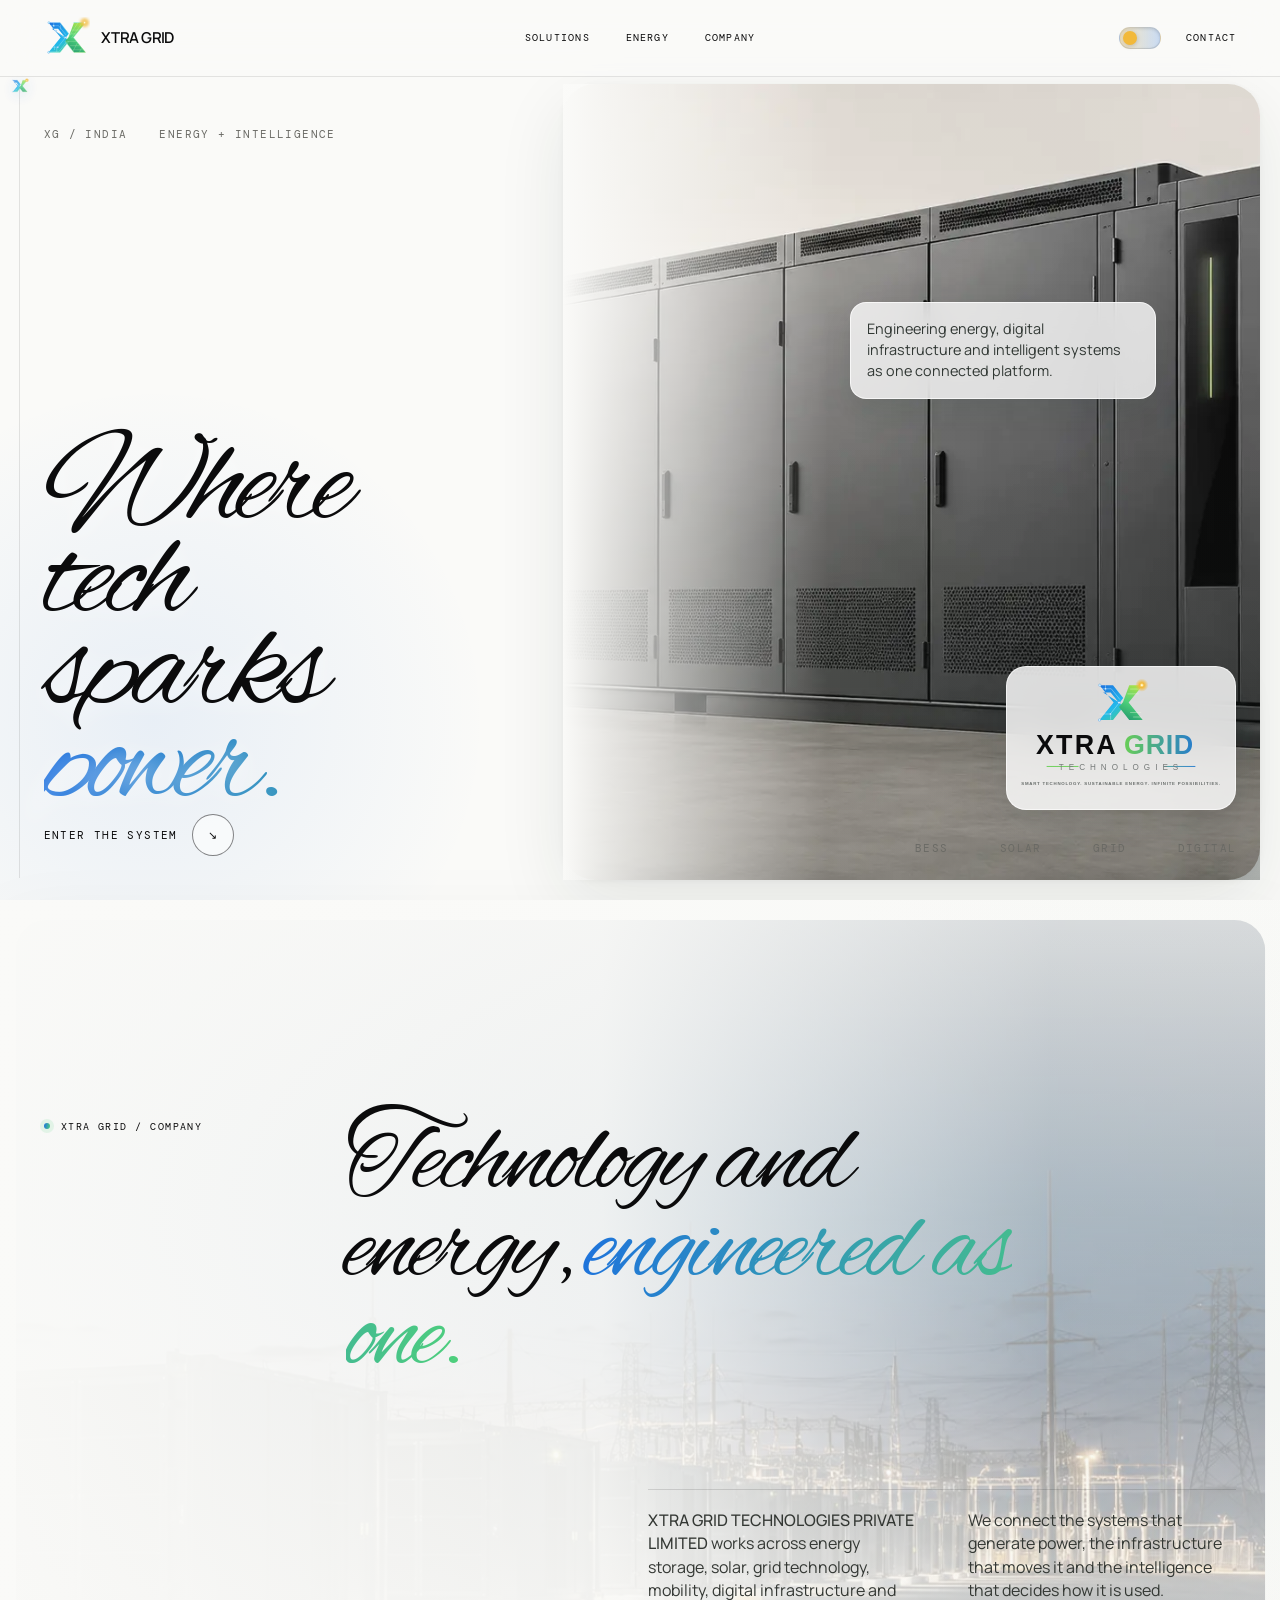
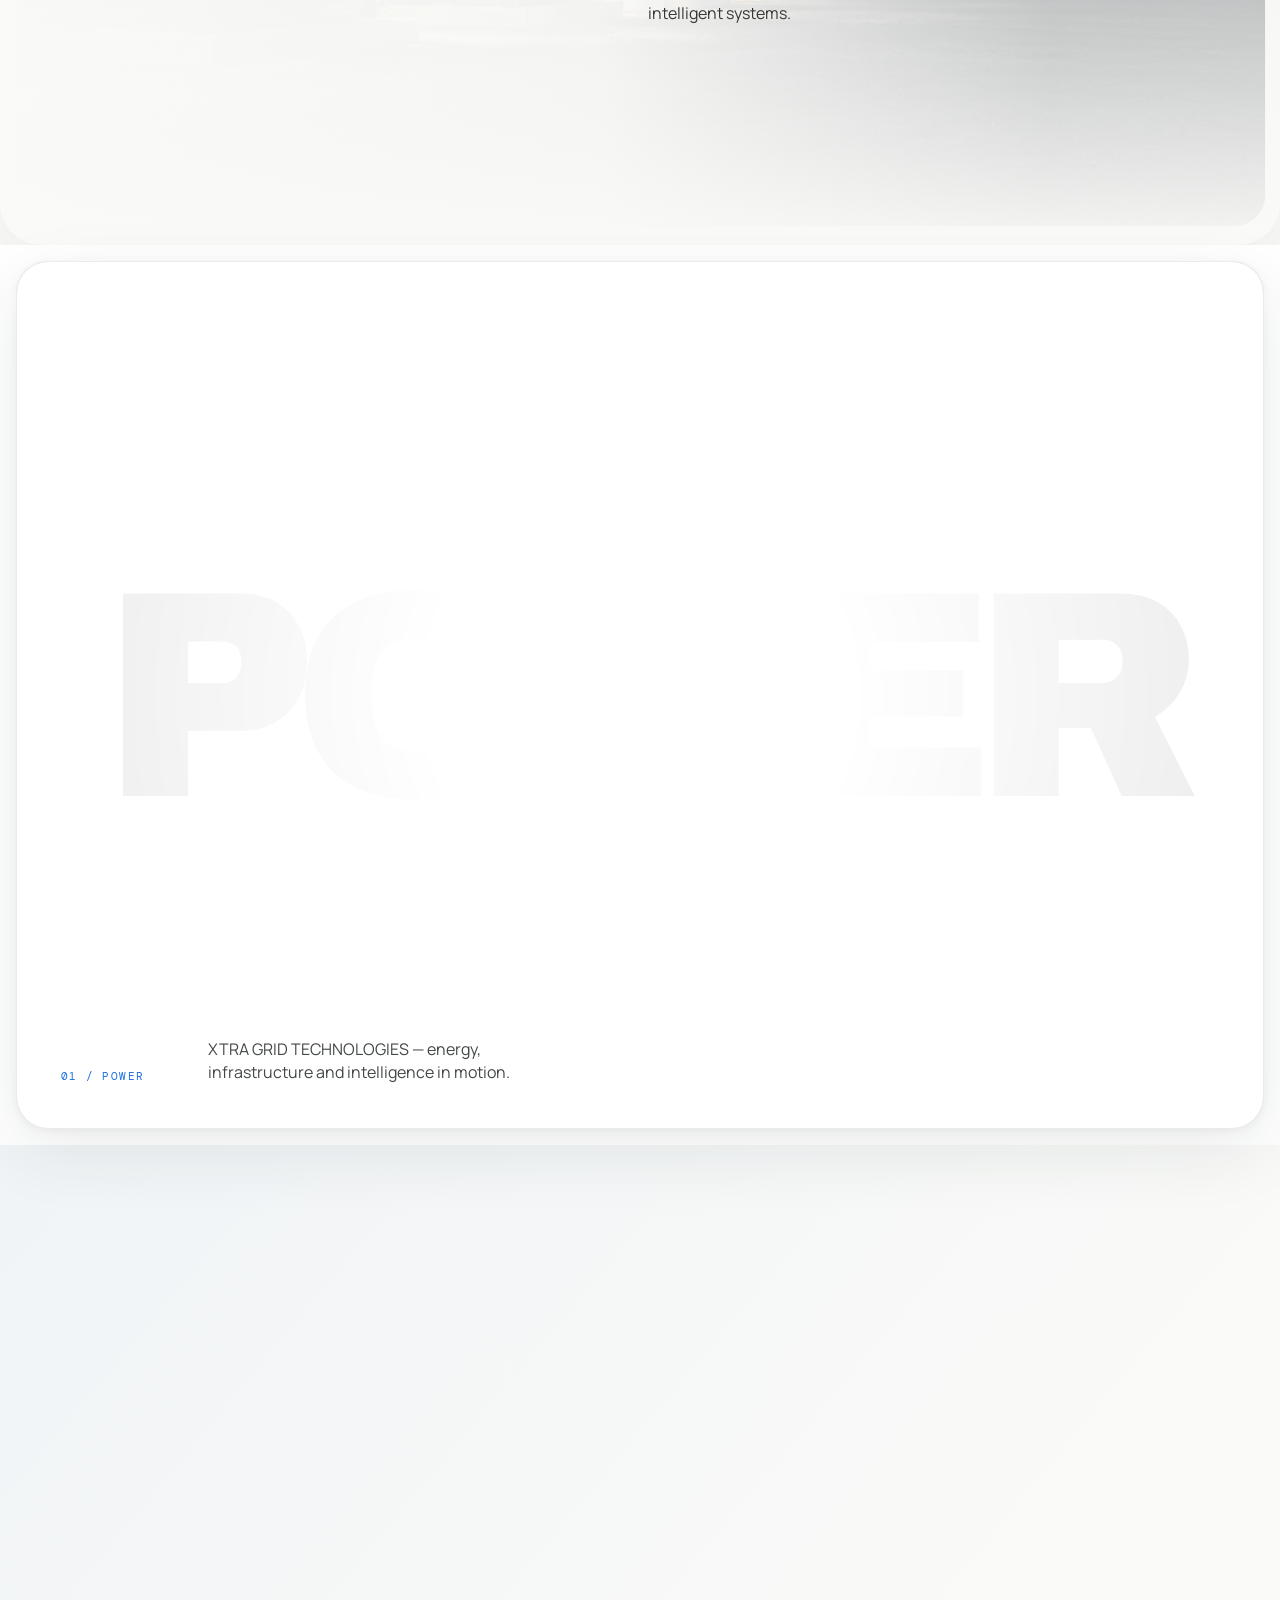
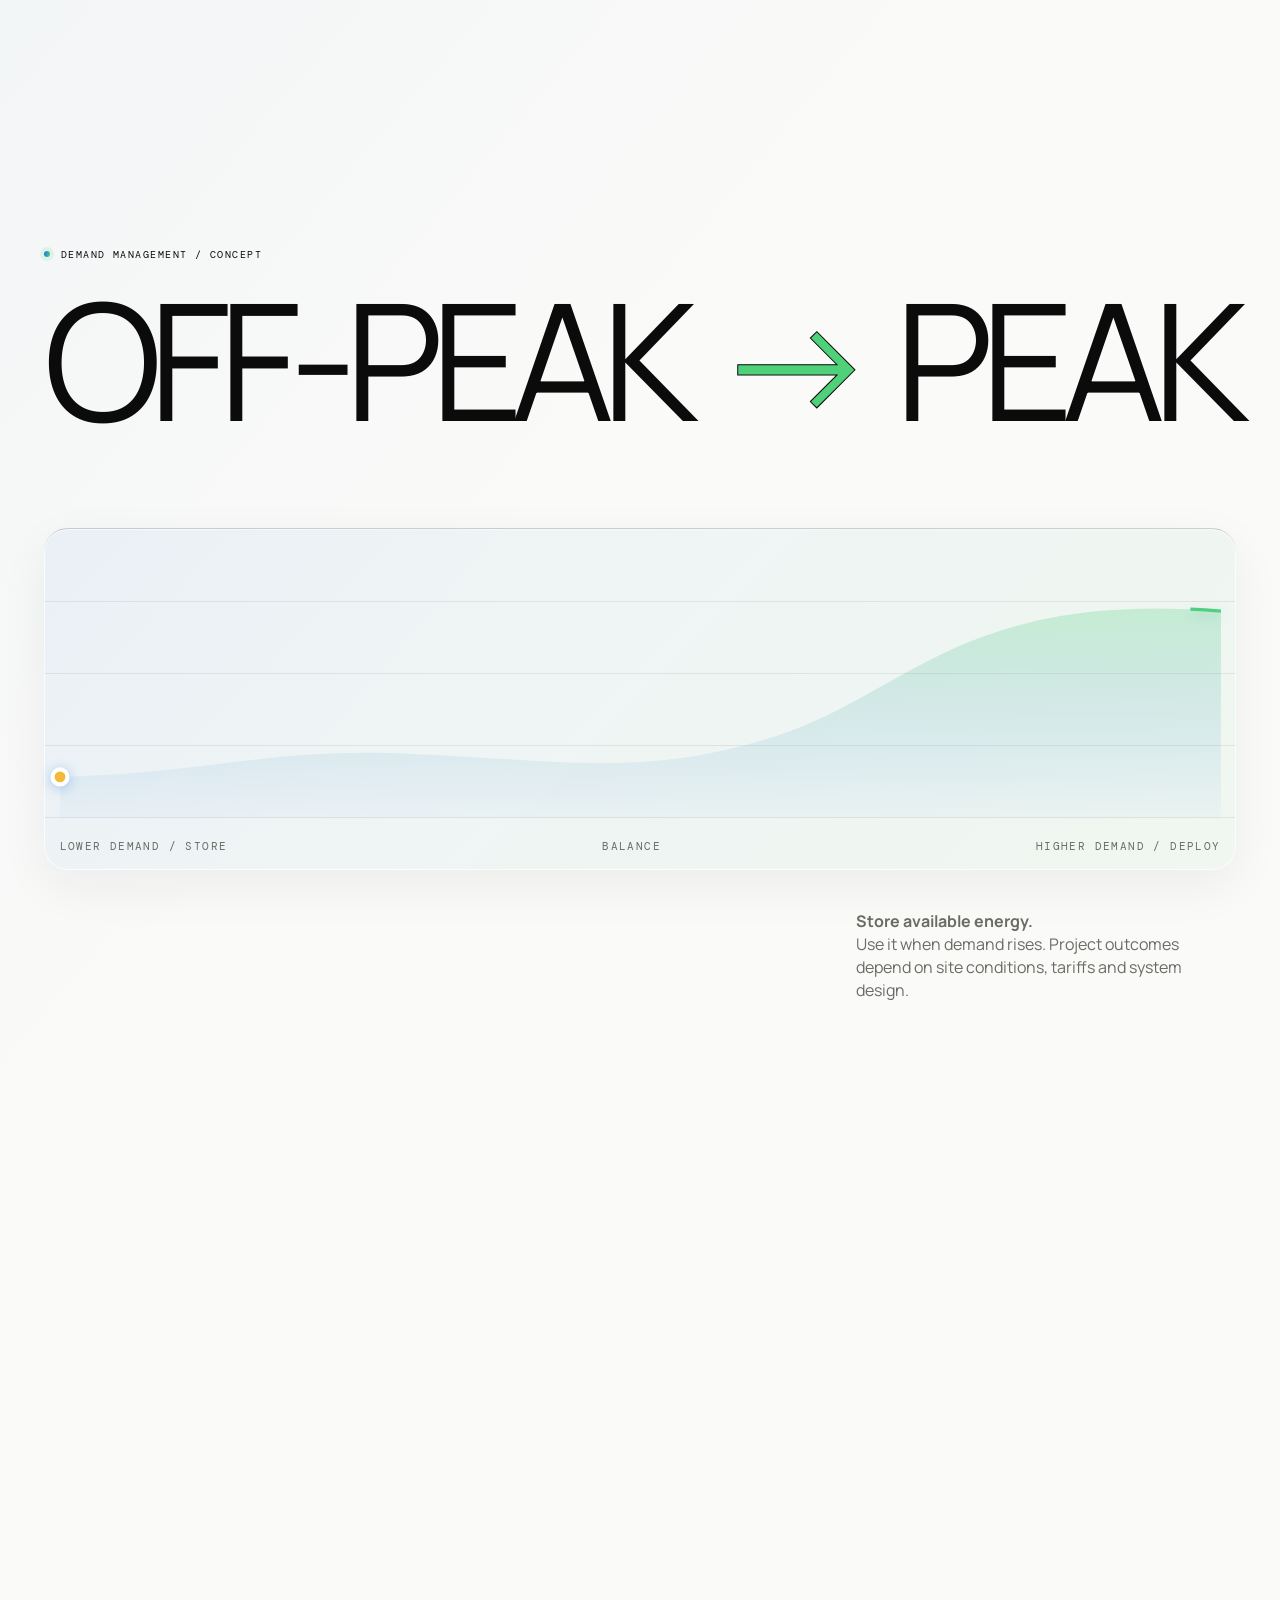
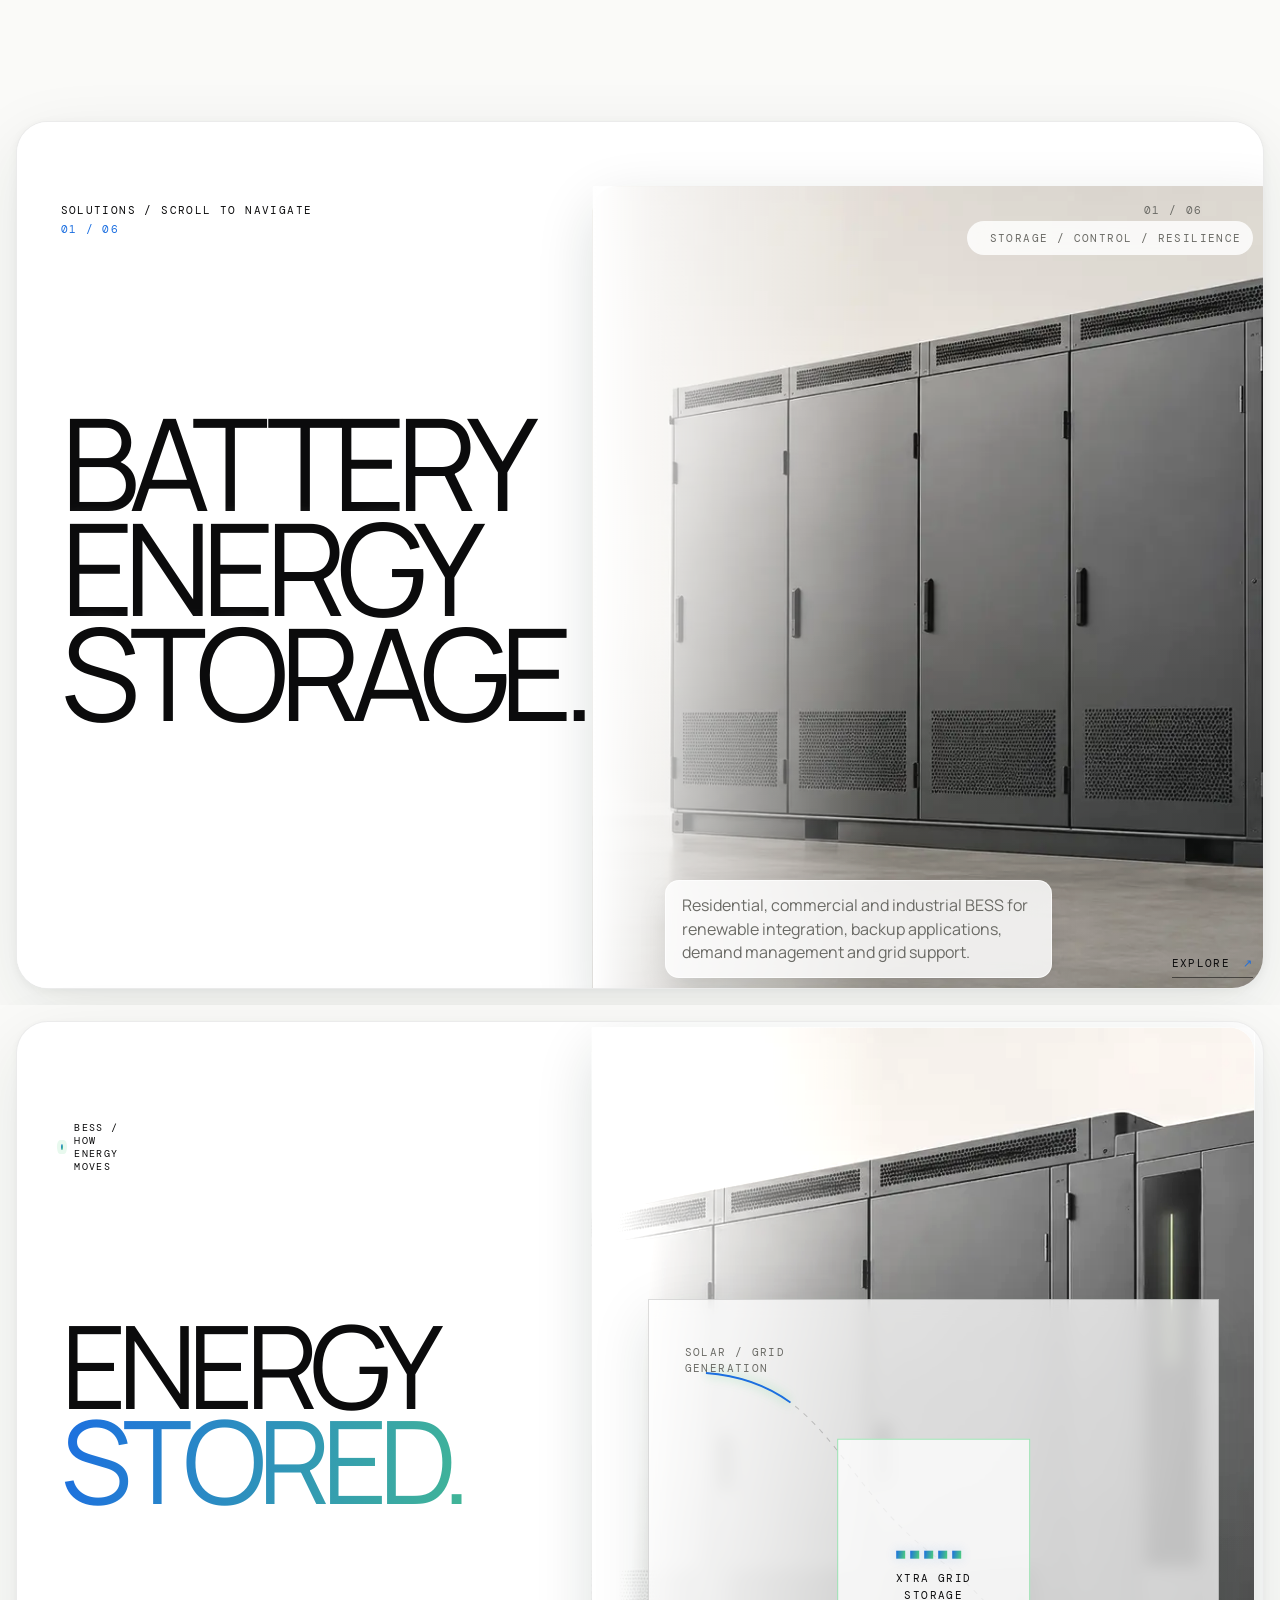
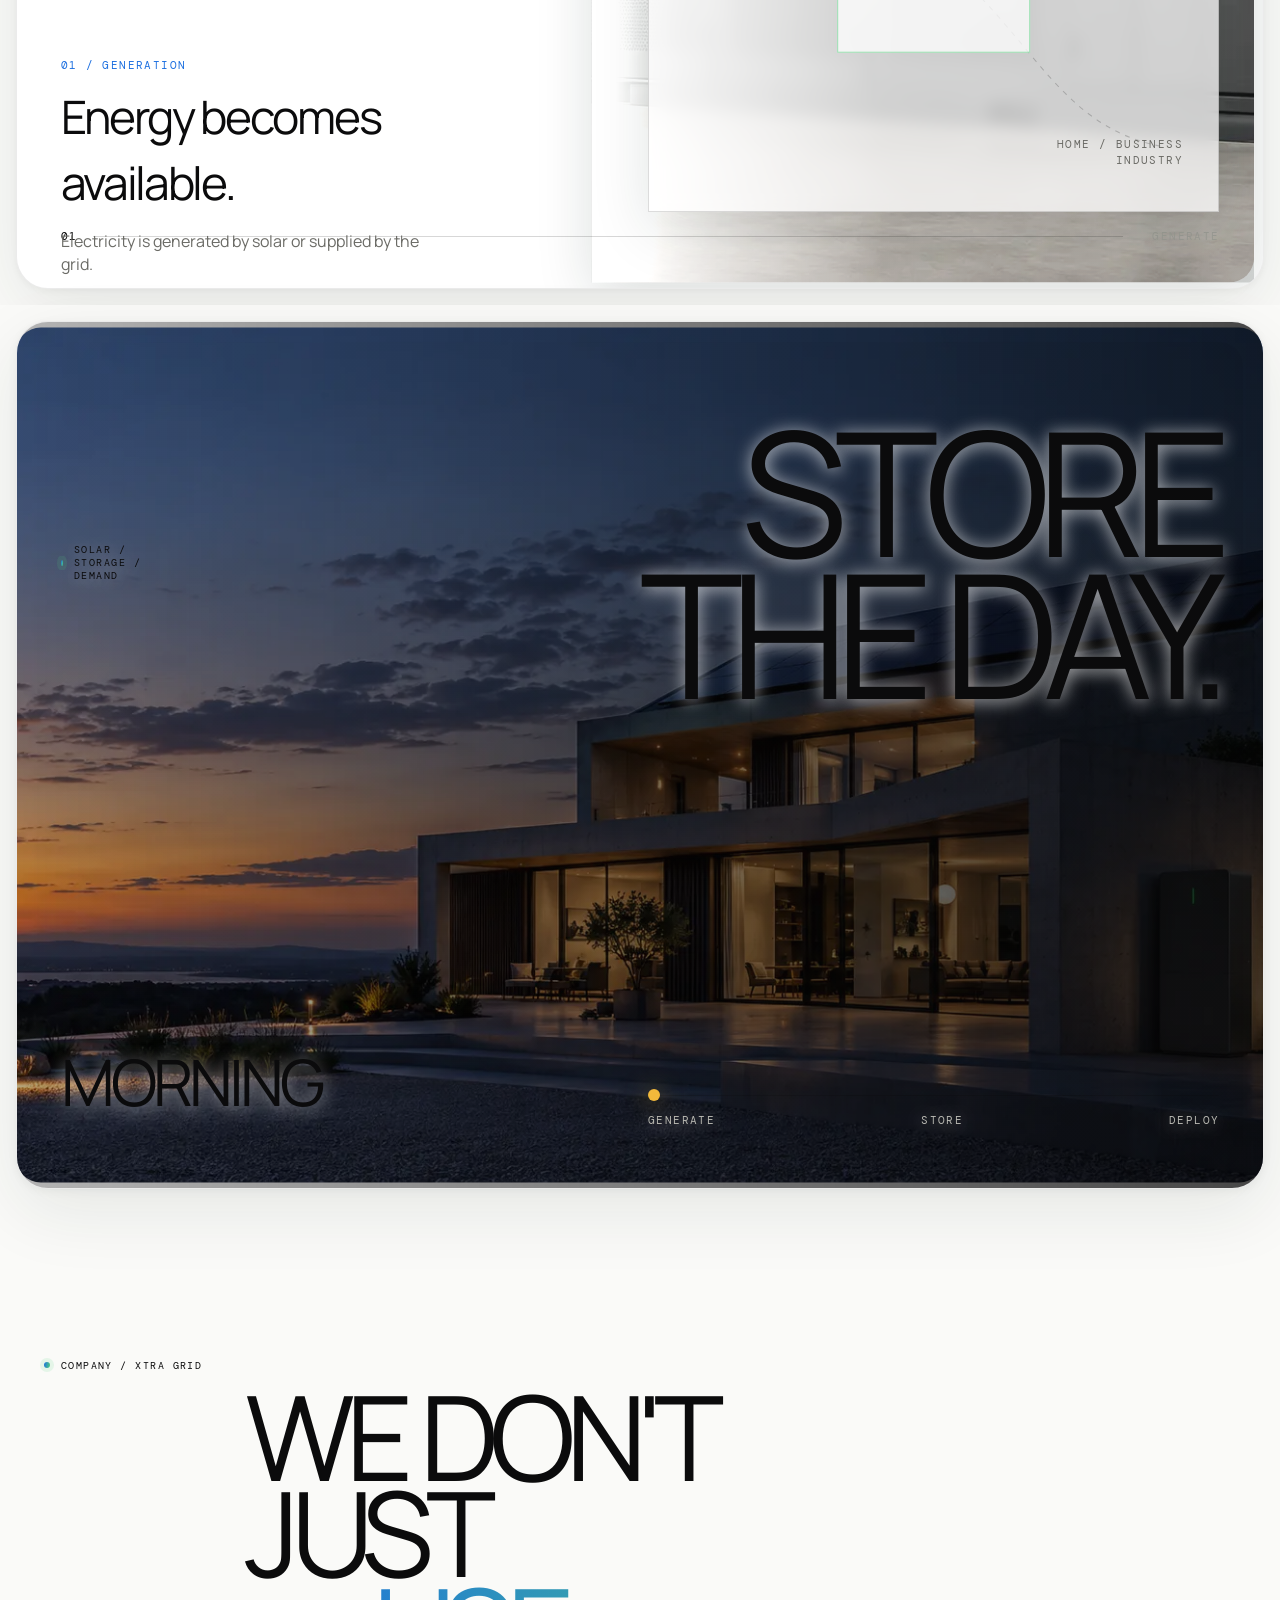
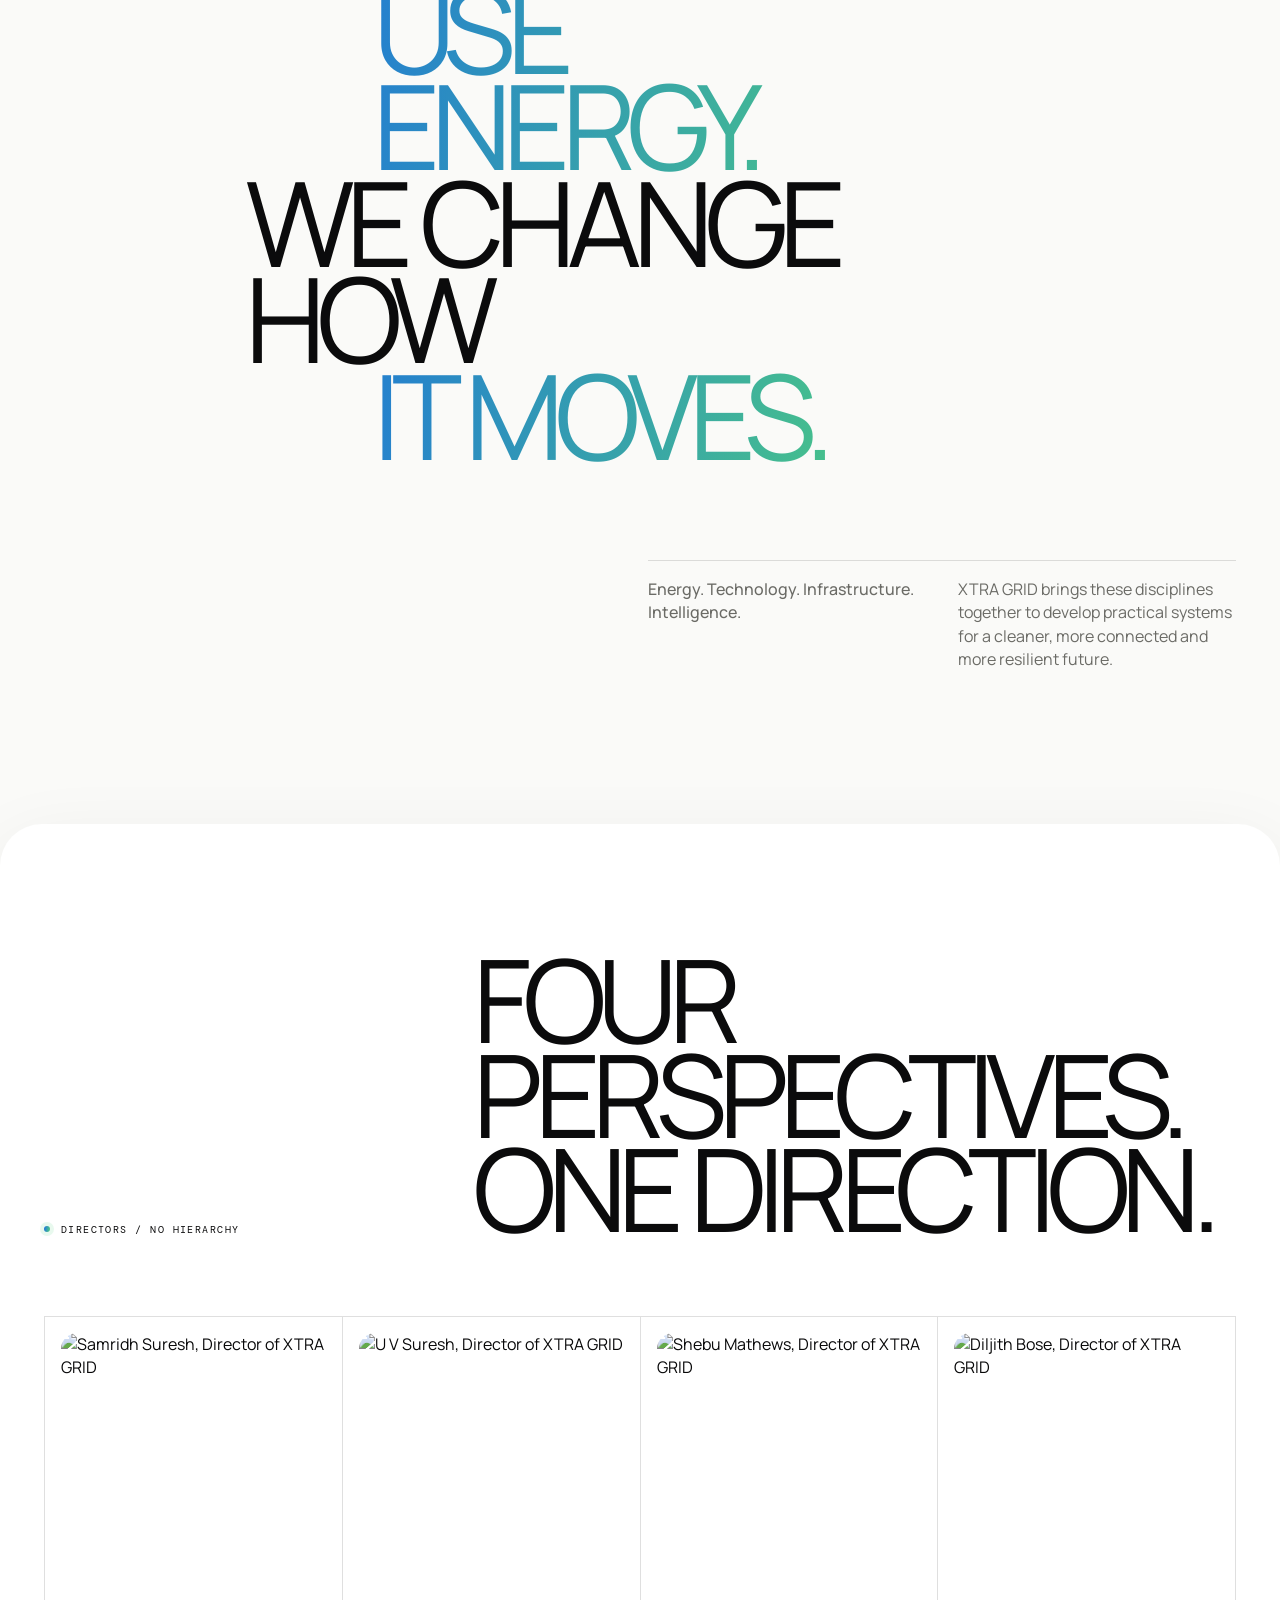
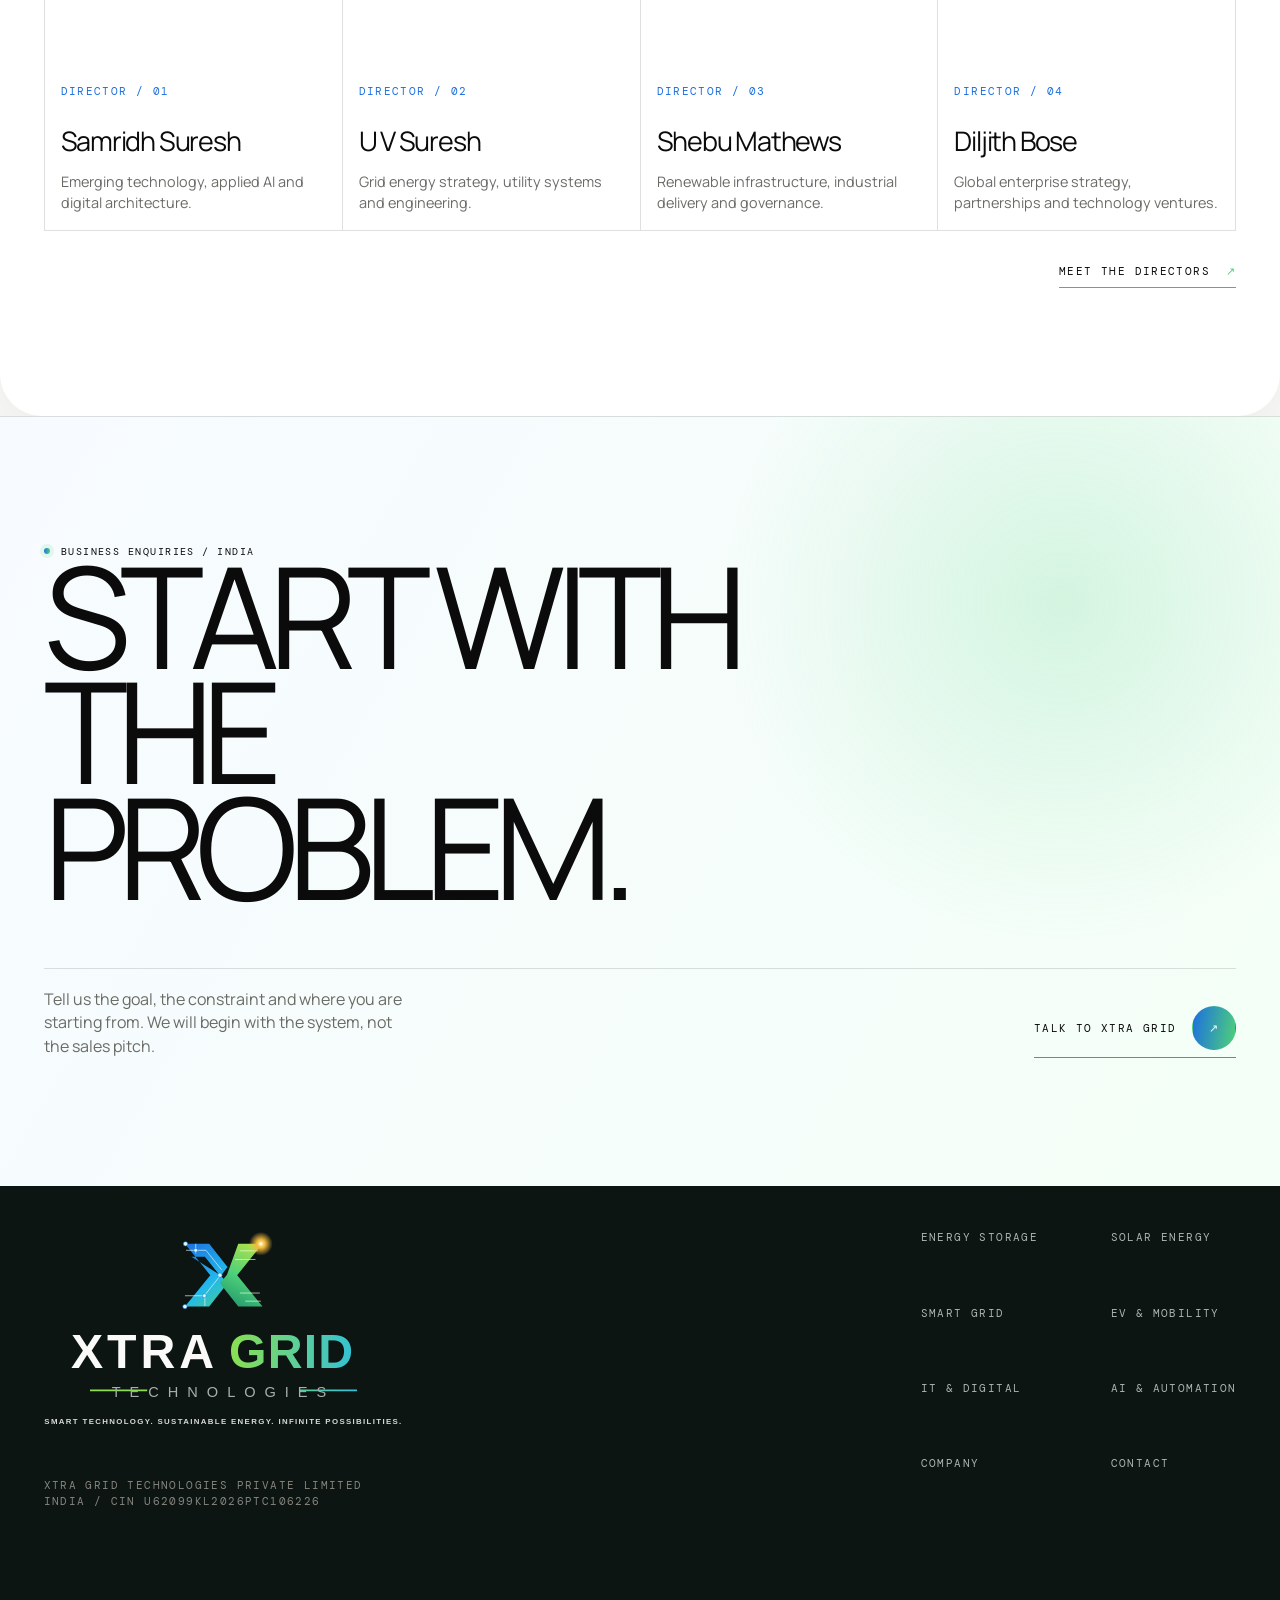
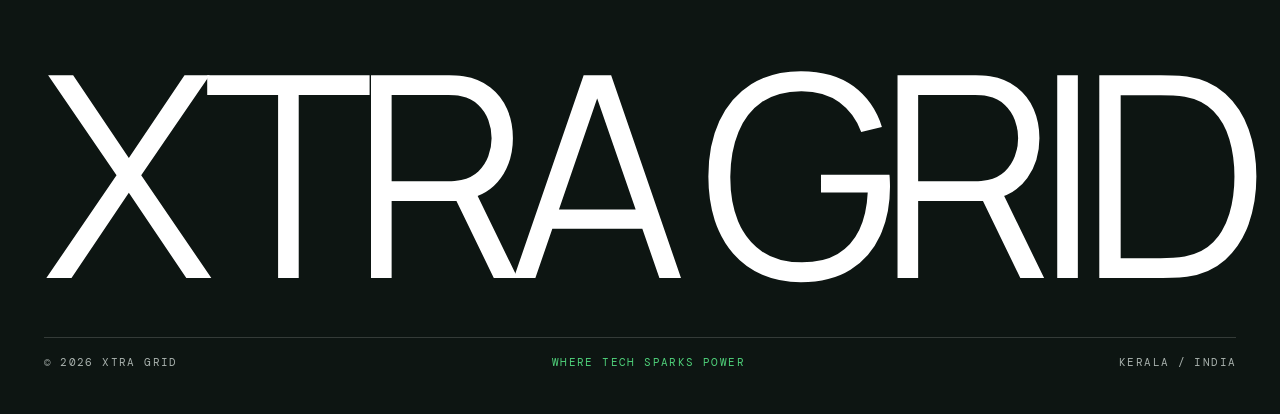
==== commit aa444bd1: "Fix dark mode text contrast and refresh theme styles" ====
--- a/index.html
+++ b/index.html
@@ -274,7 +274,7 @@
       .portal-sticky,.bess-sticky,.day-sticky{min-height:100svh}.portal-title-stage{display:none}.portal-location-stage{display:none}.solutions-track{width:100%;height:auto;display:block;transform:none!important}.solution{width:100%;height:auto;min-height:100svh;flex:none}
     }
   </style>
-  <link rel="stylesheet" href="assets/premium.css">
+  <link rel="stylesheet" href="assets/premium.css?v=20260916c">
 </head>
 <body>
   <div class="opening-experience" aria-hidden="true">
@@ -347,7 +347,8 @@
     </section>
 
     <section class="demand" id="demand">
-      <p class="eyebrow">Demand management / Concept</p>
+      <div class="demand-sticky">
+      <p class="eyebrow">Demand management / Concept</p>
       <h2 class="display reveal"><span>Off-peak</span><b>→</b><span>Peak</span></h2>
       <div class="curve reveal">
         <svg viewBox="0 0 1400 320" role="img" aria-label="Illustrative demand curve from off-peak storage to peak deployment">
@@ -360,9 +361,10 @@
           <circle class="curve-marker" r="9" cx="0" cy="270"/>
         </svg>
         <div class="curve-labels mono"><span>Lower demand / Store</span><span>Balance</span><span>Higher demand / Deploy</span></div>
-      </div>
-      <div class="demand-copy"><p><strong>Store available energy.</strong><br>Use it when demand rises. Project outcomes depend on site conditions, tariffs and system design.</p></div>
-    </section>
+      </div>
+      <div class="demand-copy"><p><strong>Store available energy.</strong><br>Use it when demand rises. Project outcomes depend on site conditions, tariffs and system design.</p></div>
+      </div>
+    </section>
 
     <section class="solutions-wrap" id="solutions">
       <div class="solutions-sticky">
@@ -592,7 +594,6 @@
         const demand=document.querySelector('.demand');
         const curveLine=document.querySelector('.curve-line');
         const marker=document.querySelector('.curve-marker');
-        const pinDemand=innerWidth>780;
         const curveLength=curveLine.getTotalLength();
         const startPoint=curveLine.getPointAtLength(0);
         gsap.set(curveLine,{strokeDasharray:curveLength,strokeDashoffset:curveLength});
@@ -600,12 +601,9 @@
         marker.setAttribute('cy',String(startPoint.y));
         gsap.to(curveLine,{strokeDashoffset:0,ease:'none',scrollTrigger:{
           trigger:demand,
-          start:pinDemand?'top top':'top 88%',
-          end:pinDemand?()=>'+='+(innerHeight*2.2):'bottom 34%',
+          start:innerWidth>780?'top top':'top 88%',
+          end:innerWidth>780?'bottom bottom':'bottom 34%',
           scrub:1.25,
-          pin:pinDemand,
-          pinSpacing:pinDemand,
-          anticipatePin:pinDemand?1:0,
           invalidateOnRefresh:true,refreshPriority:4,
           onUpdate:self=>{
             const point=curveLine.getPointAtLength(curveLength*self.progress);
@@ -725,4 +723,3 @@
   <script src="assets/premium.js"></script>
 </body>
 </html>
-
--- a/assets/premium.css
+++ b/assets/premium.css
@@ -51,6 +51,40 @@
 .brand span { transition: opacity .3s, transform .3s; letter-spacing: -.035em; }
 .nav-links a::after,
 .contact-link::after { background: var(--xg-gradient) !important; height: 2px !important; }
+.nav-actions { justify-self: end; display: flex; align-items: center; gap: clamp(.65rem, 1.5vw, 1.25rem); }
+.theme-toggle {
+  display: inline-flex;
+  align-items: center;
+  gap: .55rem;
+  padding: .35rem;
+  border: 0;
+  background: transparent;
+  color: inherit;
+  cursor: pointer;
+}
+.theme-toggle__track {
+  position: relative;
+  width: 42px;
+  height: 22px;
+  border: 1px solid var(--xg-line);
+  border-radius: 999px;
+  background: linear-gradient(90deg, rgba(242, 185, 59, .28), rgba(28, 111, 224, .22));
+  box-shadow: inset 0 1px 3px rgba(11, 11, 12, .12);
+}
+.theme-toggle__track i {
+  position: absolute;
+  left: 3px;
+  top: 3px;
+  width: 14px;
+  height: 14px;
+  border-radius: 50%;
+  background: var(--xg-gold);
+  box-shadow: 0 1px 5px rgba(11, 11, 12, .22);
+  transition: transform .35s var(--ease), background .35s;
+}
+.theme-toggle__label { position: absolute; width: 1px; height: 1px; overflow: hidden; clip-path: inset(50%); white-space: nowrap; }
+[data-theme="dark"] .theme-toggle__track i { transform: translateX(20px); background: #dceaff; }
+.theme-toggle:focus-visible { outline: 2px solid var(--xg-blue); outline-offset: 3px; border-radius: 999px; }
 
 .menu {
   color: var(--xg-ink) !important;
@@ -246,10 +280,22 @@
 .portal-index { color: var(--xg-blue) !important; }
 
 .demand {
+  min-height: 240svh !important;
+  padding: 0 !important;
+  display: block !important;
   color: var(--xg-ink) !important;
   background:
     linear-gradient(130deg, rgba(28, 111, 224, .045), transparent 45%),
     var(--xg-base) !important;
+}
+.demand-sticky {
+  position: sticky;
+  top: 0;
+  min-height: 100svh;
+  padding: clamp(6rem, 9vw, 8rem) var(--pad);
+  display: grid;
+  align-content: center;
+  overflow: hidden;
 }
 .demand h2 b { color: var(--xg-green) !important; }
 .curve {
@@ -472,6 +518,92 @@
 .footer-bottom { border-color: rgba(255, 255, 255, .16) !important; color: #a8b1ad !important; }
 .footer-bottom b { color: var(--xg-green) !important; }
 
+/* Persistent dark theme — the same editorial system on a low-glare surface. */
+html[data-theme="dark"] {
+  --xg-base: #070a09;
+  --xg-surface: #0d1210;
+  --xg-ink: #f2f5f1;
+  --xg-muted: #a5ada7;
+  --xg-line: rgba(235, 244, 238, .15);
+  --xg-shadow: 0 24px 80px rgba(0, 0, 0, .36), 0 2px 12px rgba(0, 0, 0, .24);
+}
+[data-theme="dark"] .site-nav { background: rgba(7, 10, 9, .78) !important; border-color: rgba(255, 255, 255, .11) !important; }
+[data-theme="dark"] .site-nav.scrolled,
+[data-theme="dark"] .site-nav.is-condensed,
+[data-theme="dark"] .site-nav.open { background: rgba(9, 14, 12, .92) !important; box-shadow: 0 10px 34px rgba(0, 0, 0, .25); }
+[data-theme="dark"] .opening { background: #0b100e !important; }
+[data-theme="dark"] .opening::after { background: linear-gradient(90deg, rgba(7, 10, 9, .98), rgba(7, 10, 9, .86) 47%, rgba(7, 10, 9, .2) 82%), linear-gradient(0deg, rgba(7, 10, 9, .95), transparent 48%, rgba(7, 10, 9, .7)); }
+[data-theme="dark"] .opening::before { filter: brightness(.62) saturate(.78) contrast(1.08); }
+[data-theme="dark"] .opening-mark strong { background-image: url("xtragrid-lockup-dark.svg"); }
+[data-theme="dark"] .opening-copy p,
+[data-theme="dark"] .portal-caption p,
+[data-theme="dark"] .intro-copy,
+[data-theme="dark"] .company-copy { color: #c5cec8 !important; }
+[data-theme="dark"] .portal-mask-cover { fill: var(--xg-surface) !important; }
+[data-theme="dark"] .portal-title-stage { background: var(--xg-surface) !important; }
+[data-theme="dark"] .portal-title-rule { background: var(--xg-ink) !important; }
+[data-theme="dark"] .portal-location-stage { background: radial-gradient(circle at 62% 45%, rgba(79, 209, 122, .17), transparent 25%), linear-gradient(135deg, #0d1210, #101b16) !important; }
+[data-theme="dark"] .portal-one .portal-caption::before { background: linear-gradient(90deg, rgba(7, 10, 9, .94), rgba(7, 10, 9, .72) 72%, transparent) !important; }
+[data-theme="dark"] .globe-shell::after { background: radial-gradient(circle at 56% 48%, transparent 28%, rgba(7, 10, 9, .04) 52%, rgba(7, 10, 9, .82) 94%), linear-gradient(90deg, rgba(7, 10, 9, .88), transparent 43%) !important; }
+[data-theme="dark"] .portal-earth canvas,
+[data-theme="dark"] .globe-shell canvas { filter: brightness(.72) saturate(.78) contrast(1.12); }
+[data-theme="dark"] .demand { background: linear-gradient(130deg, rgba(28, 111, 224, .09), transparent 45%), var(--xg-base) !important; }
+[data-theme="dark"] .curve { background: repeating-linear-gradient(to bottom, rgba(255, 255, 255, .075) 0 1px, transparent 1px 72px), linear-gradient(135deg, rgba(28, 111, 224, .1), rgba(79, 209, 122, .08)); box-shadow: inset 0 0 0 1px rgba(255, 255, 255, .05), 0 16px 50px rgba(0, 0, 0, .22); }
+[data-theme="dark"] .solution-bg::after { background: linear-gradient(90deg, var(--xg-surface) 0%, rgba(13, 18, 16, .72) 8%, rgba(13, 18, 16, .04) 42%), linear-gradient(0deg, rgba(5, 15, 12, .3), transparent 48%) !important; }
+[data-theme="dark"] .solution-kicker,
+[data-theme="dark"] .solution-bottom p { color: #f2f5f1 !important; background: rgba(8, 14, 11, .94) !important; border-color: rgba(255, 255, 255, .24) !important; box-shadow: 0 10px 30px rgba(0, 0, 0, .32); }
+[data-theme="dark"] .solution h2 { text-shadow: 0 4px 24px rgba(0, 0, 0, .72); }
+[data-theme="dark"] .solution-bottom p,
+[data-theme="dark"] .bess-step p { color: #e4ebe6 !important; }
+[data-theme="dark"] .bess-sticky { background: radial-gradient(circle at 68% 42%, rgba(79, 209, 122, .1), transparent 28%), var(--xg-surface) !important; }
+[data-theme="dark"] .energy-diagram,
+[data-theme="dark"] .diagram-label.store { background: rgba(12, 18, 15, .86) !important; }
+[data-theme="dark"] .energy-line { stroke: rgba(255, 255, 255, .2) !important; }
+[data-theme="dark"] .company-story,
+[data-theme="dark"] .directors-preview,
+[data-theme="dark"] .contact-cta,
+[data-theme="dark"] .intro,
+[data-theme="dark"] .contact-shell,
+[data-theme="dark"] .applications { background: var(--xg-base) !important; }
+[data-theme="dark"] .director-mini,
+[data-theme="dark"] .cap-card,
+[data-theme="dark"] .director,
+[data-theme="dark"] .storage-page .app-card,
+[data-theme="dark"] .contact-email { background: #101713 !important; }
+[data-theme="dark"] .director-mini:hover { background: #141d18 !important; }
+[data-theme="dark"] .director-portrait { background: radial-gradient(circle at 50% 30%, #26342d, #151d19 62%, #0a0e0c) !important; }
+[data-theme="dark"] .director-mini p,
+[data-theme="dark"] .director-role,
+[data-theme="dark"] .director-copy { color: var(--xg-muted) !important; }
+[data-theme="dark"] .tags span { color: #c6d0ca !important; border-color: rgba(255, 255, 255, .17) !important; background: #151d19; }
+[data-theme="dark"] .process,
+[data-theme="dark"] .storage-page .architecture { background: linear-gradient(135deg, #0c1520, #0d1a12) !important; }
+[data-theme="dark"] .cta,
+[data-theme="dark"] .contact-cta { color: var(--xg-ink) !important; background: radial-gradient(circle at 86% 18%, rgba(242, 185, 59, .11), transparent 22%), linear-gradient(120deg, #0c1620, #0d1b13) !important; }
+[data-theme="dark"] .legal { background: #111914 !important; }
+[data-theme="dark"] .field input,
+[data-theme="dark"] .field textarea,
+[data-theme="dark"] .field select { background: #0c110f !important; color: var(--xg-ink) !important; }
+[data-theme="dark"] .page-hero .hero-copy,
+[data-theme="dark"] .storage-page .panel { background: var(--xg-base) !important; }
+[data-theme="dark"] .storage-page header { color: var(--xg-ink) !important; background: rgba(7, 10, 9, .9) !important; }
+[data-theme="dark"] .hero-media::after { background: linear-gradient(90deg, var(--xg-base) 0%, rgba(7, 10, 9, .82) 7%, rgba(7, 10, 9, .08) 38%), linear-gradient(0deg, rgba(1, 6, 4, .64), transparent 55%) !important; }
+[data-theme="dark"] .page-hero .hero-media::after { background: linear-gradient(180deg, rgba(2, 7, 5, .08) 35%, rgba(2, 8, 6, .72)), linear-gradient(135deg, rgba(28, 111, 224, .12), transparent 42%, rgba(79, 209, 122, .09)) !important; mix-blend-mode: normal; }
+[data-theme="dark"] .hero > .hero-media,
+[data-theme="dark"] .solution-bg,
+[data-theme="dark"] .bess-bg,
+[data-theme="dark"] .day-image,
+[data-theme="dark"] .day-night { filter: brightness(.64) saturate(.76) contrast(1.1); }
+[data-theme="dark"] .page-hero .hero-media img,
+[data-theme="dark"] .storage-page .visual img { filter: brightness(.68) saturate(.78) contrast(1.12) !important; }
+[data-theme="dark"] .director-mini img,
+[data-theme="dark"] .director-portrait img { filter: brightness(.8) saturate(.72) contrast(1.08) !important; }
+[data-theme="dark"] .hero-title,
+[data-theme="dark"] .day-content { text-shadow: 0 3px 20px rgba(0, 0, 0, .68); }
+[data-theme="dark"] .hero-note { color: #e9efeb !important; background: rgba(7, 10, 9, .68); border-color: rgba(255, 255, 255, .18) !important; text-shadow: 0 2px 14px rgba(0, 0, 0, .35); }
+[data-theme="dark"] .scroll-cue b { background: rgba(7, 10, 9, .55); border-color: rgba(255, 255, 255, .42) !important; }
+[data-theme="dark"] .opening-experience { background: #050706; }
+
 .magnetic { will-change: transform; }
 
 /* The dedicated BESS page keeps its exploded 3D inspection on the same surface. */
@@ -537,7 +669,6 @@
     100% { transform: translateY(-12px); }
   }
   .opening,
-  .demand,
   .company-story,
   .directors-preview,
   .contact-cta,
@@ -553,7 +684,12 @@
 
 @media (max-width: 820px) {
   .continuity-thread { display: none; }
+  .demand { min-height: auto !important; }
+  .demand-sticky { position: relative; min-height: auto; padding: clamp(6rem, 10vw, 8rem) var(--pad); }
   .site-nav .brand span { display: none; }
+  .nav-actions { gap: .35rem; }
+  .theme-toggle__track { width: 38px; }
+  [data-theme="dark"] .theme-toggle__track i { transform: translateX(16px); }
   .hero-media { inset: 72px 10px 10px 28% !important; border-radius: 22px; }
   .hero-grid { padding-top: 6.4rem !important; }
   .hero-title { font-size: clamp(4.8rem, 21vw, 8.2rem) !important; max-width: 6.8ch !important; }
@@ -567,6 +703,34 @@
   .solutions-sticky,
   .bess-sticky,
   .day-sticky { border-radius: 22px; }
+  .portal-location-stage .portal-word {
+    z-index: 7;
+    opacity: 1 !important;
+    visibility: visible !important;
+    left: var(--pad) !important;
+    right: var(--pad);
+    top: 42% !important;
+    font-size: clamp(4rem, 22vw, 6.8rem) !important;
+    line-height: .78 !important;
+    color: var(--xg-ink) !important;
+    text-shadow: 0 3px 20px var(--xg-surface), 0 0 40px var(--xg-surface);
+  }
+  .portal-location-stage .portal-caption {
+    z-index: 8;
+    left: var(--pad);
+    right: var(--pad);
+    bottom: 1.2rem;
+    padding: .8rem .9rem;
+    border: 1px solid var(--xg-line);
+    border-radius: 14px;
+    background: color-mix(in srgb, var(--xg-surface) 88%, transparent);
+    backdrop-filter: blur(14px);
+  }
+  .portal-location-stage .portal-caption::before { display: none; }
+  .portal-location-stage .portal-caption p { color: var(--xg-ink) !important; }
+  .portal-location-stage .globe-label { bottom: 8.6rem !important; }
+  [data-theme="dark"] .portal-location-stage .portal-word { text-shadow: 0 3px 22px rgba(0, 0, 0, .9), 0 0 42px rgba(0, 0, 0, .72); }
+  [data-theme="dark"] .portal-location-stage .portal-caption { background: rgba(8, 13, 11, .88); }
   .solution-bg { inset: 74px 12px 24% 25% !important; border-radius: 18px; opacity: .55; }
   .solution h2 { max-width: 8ch !important; }
   .bess-bg { inset: 12px 12px 46% 24% !important; opacity: .45; }
@@ -608,4 +772,3 @@
   .hero-media { transform: none !important; }
   .word-reveal > i { transform: none !important; }
 }
-
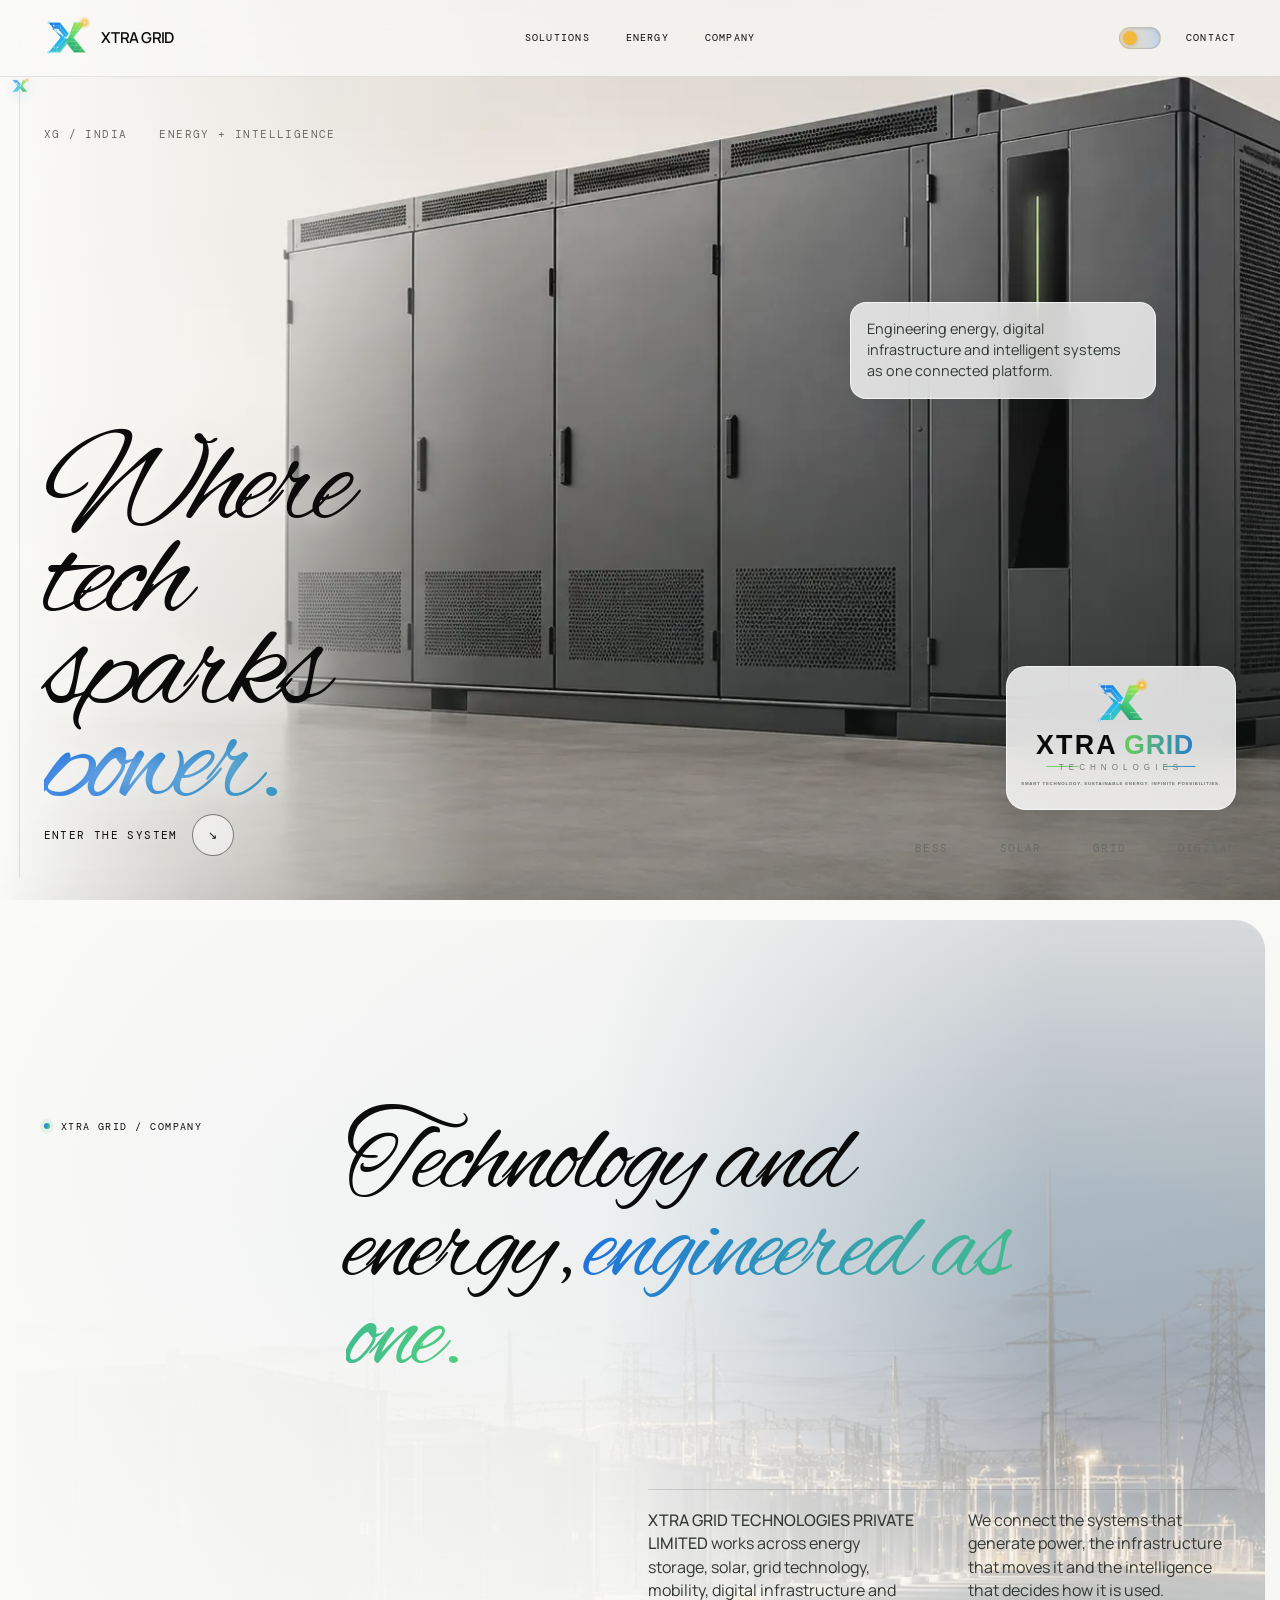
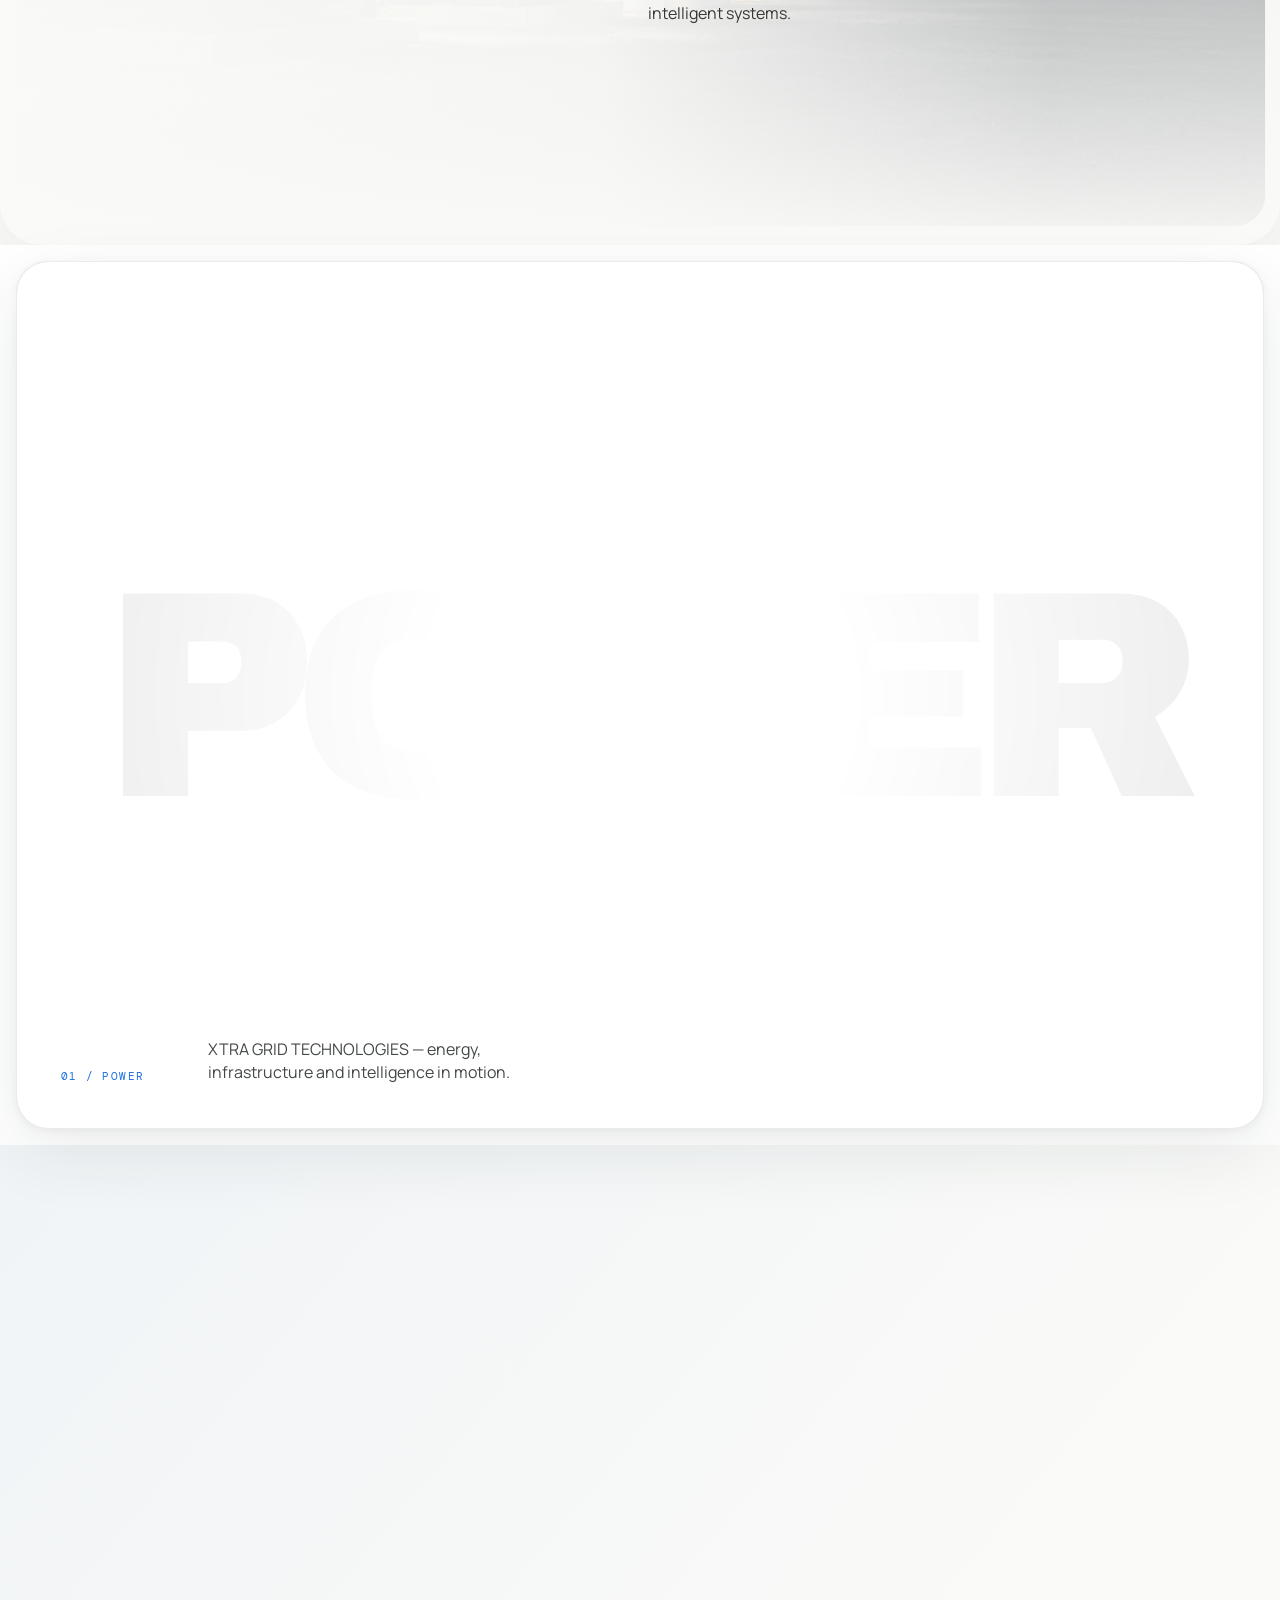
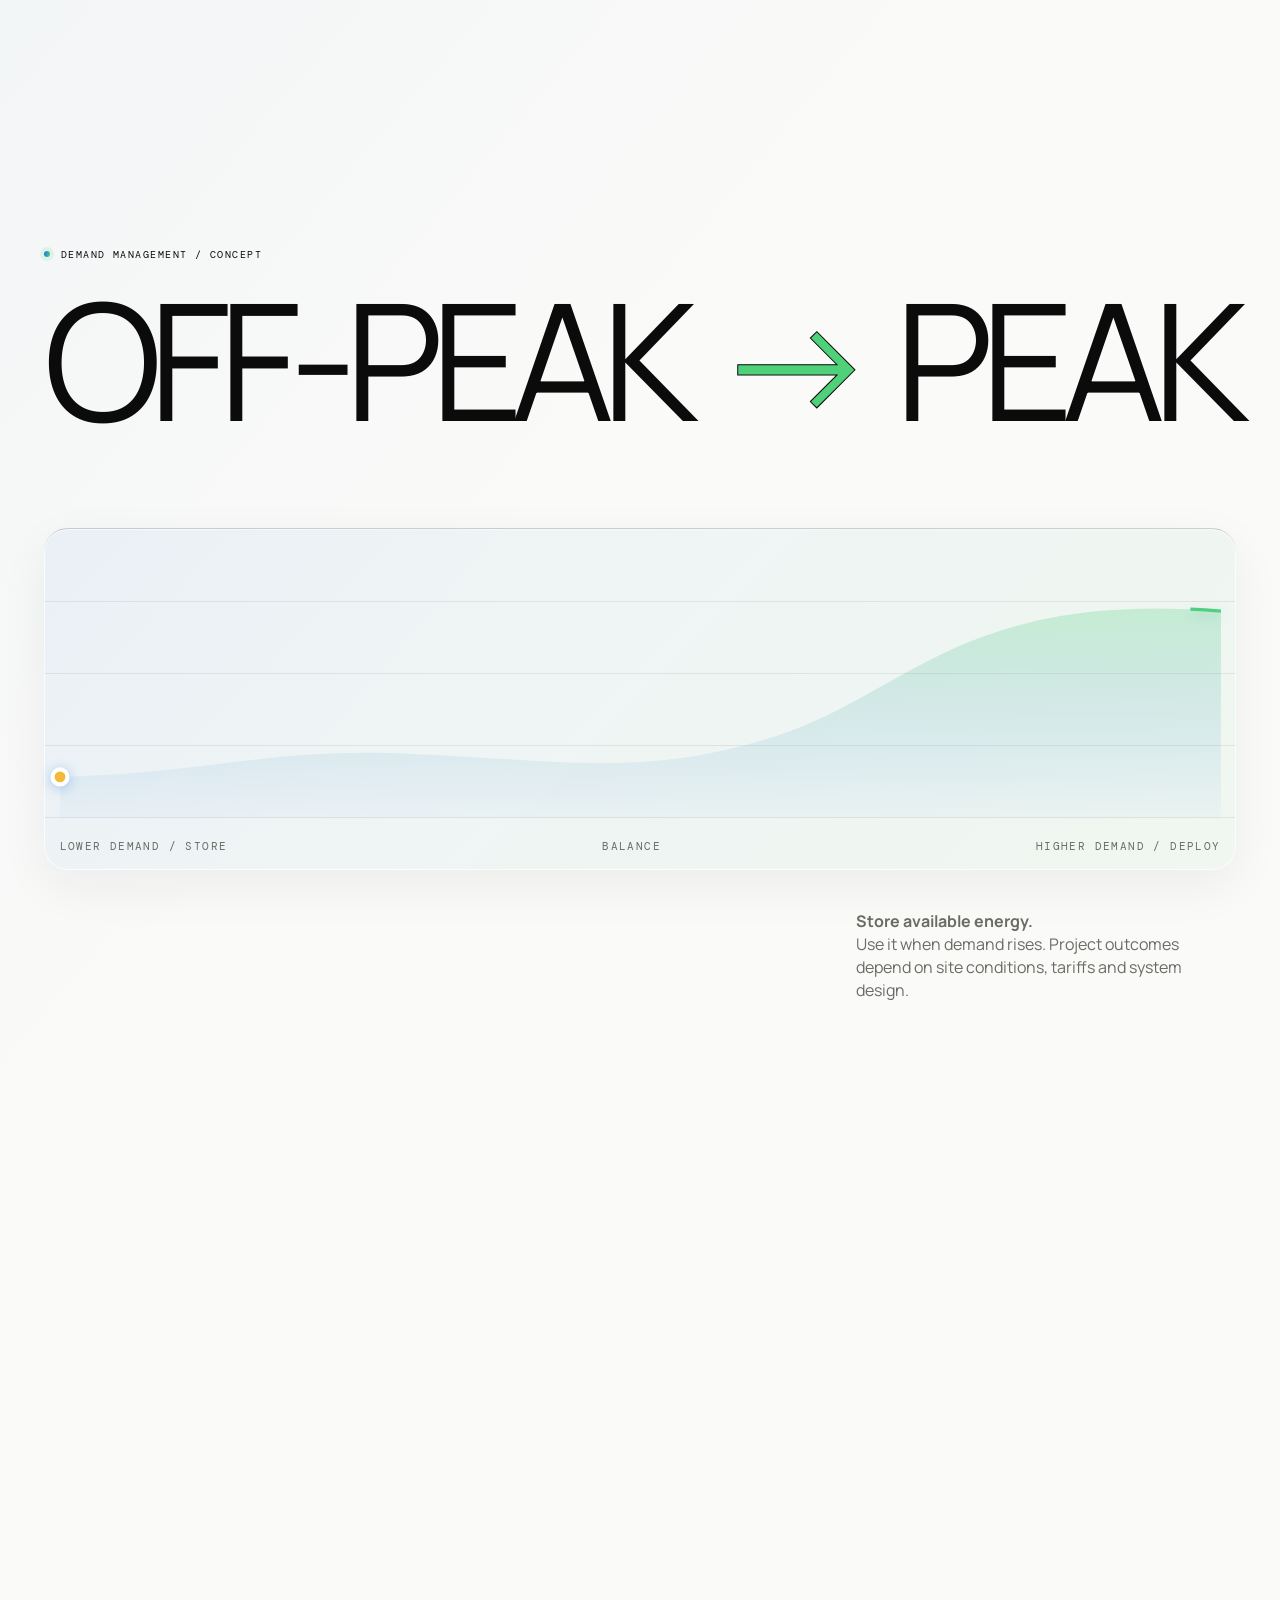
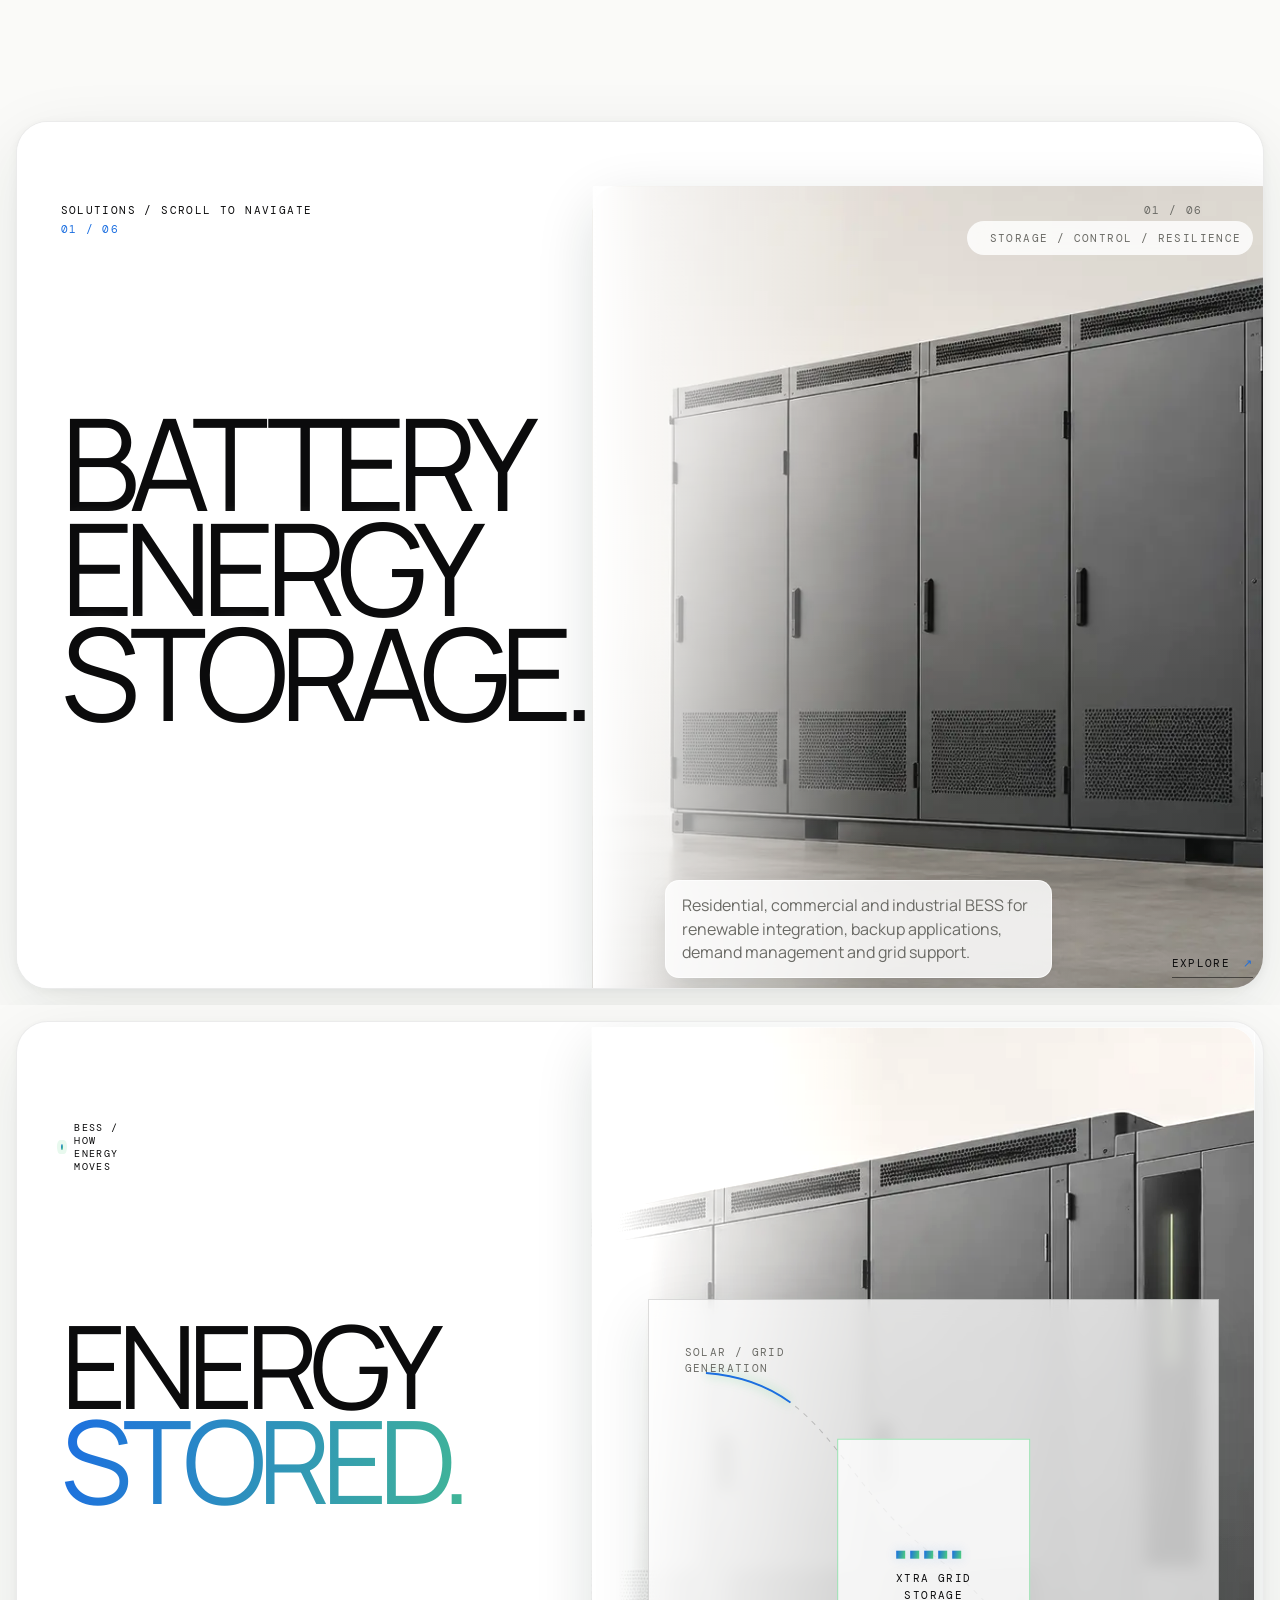
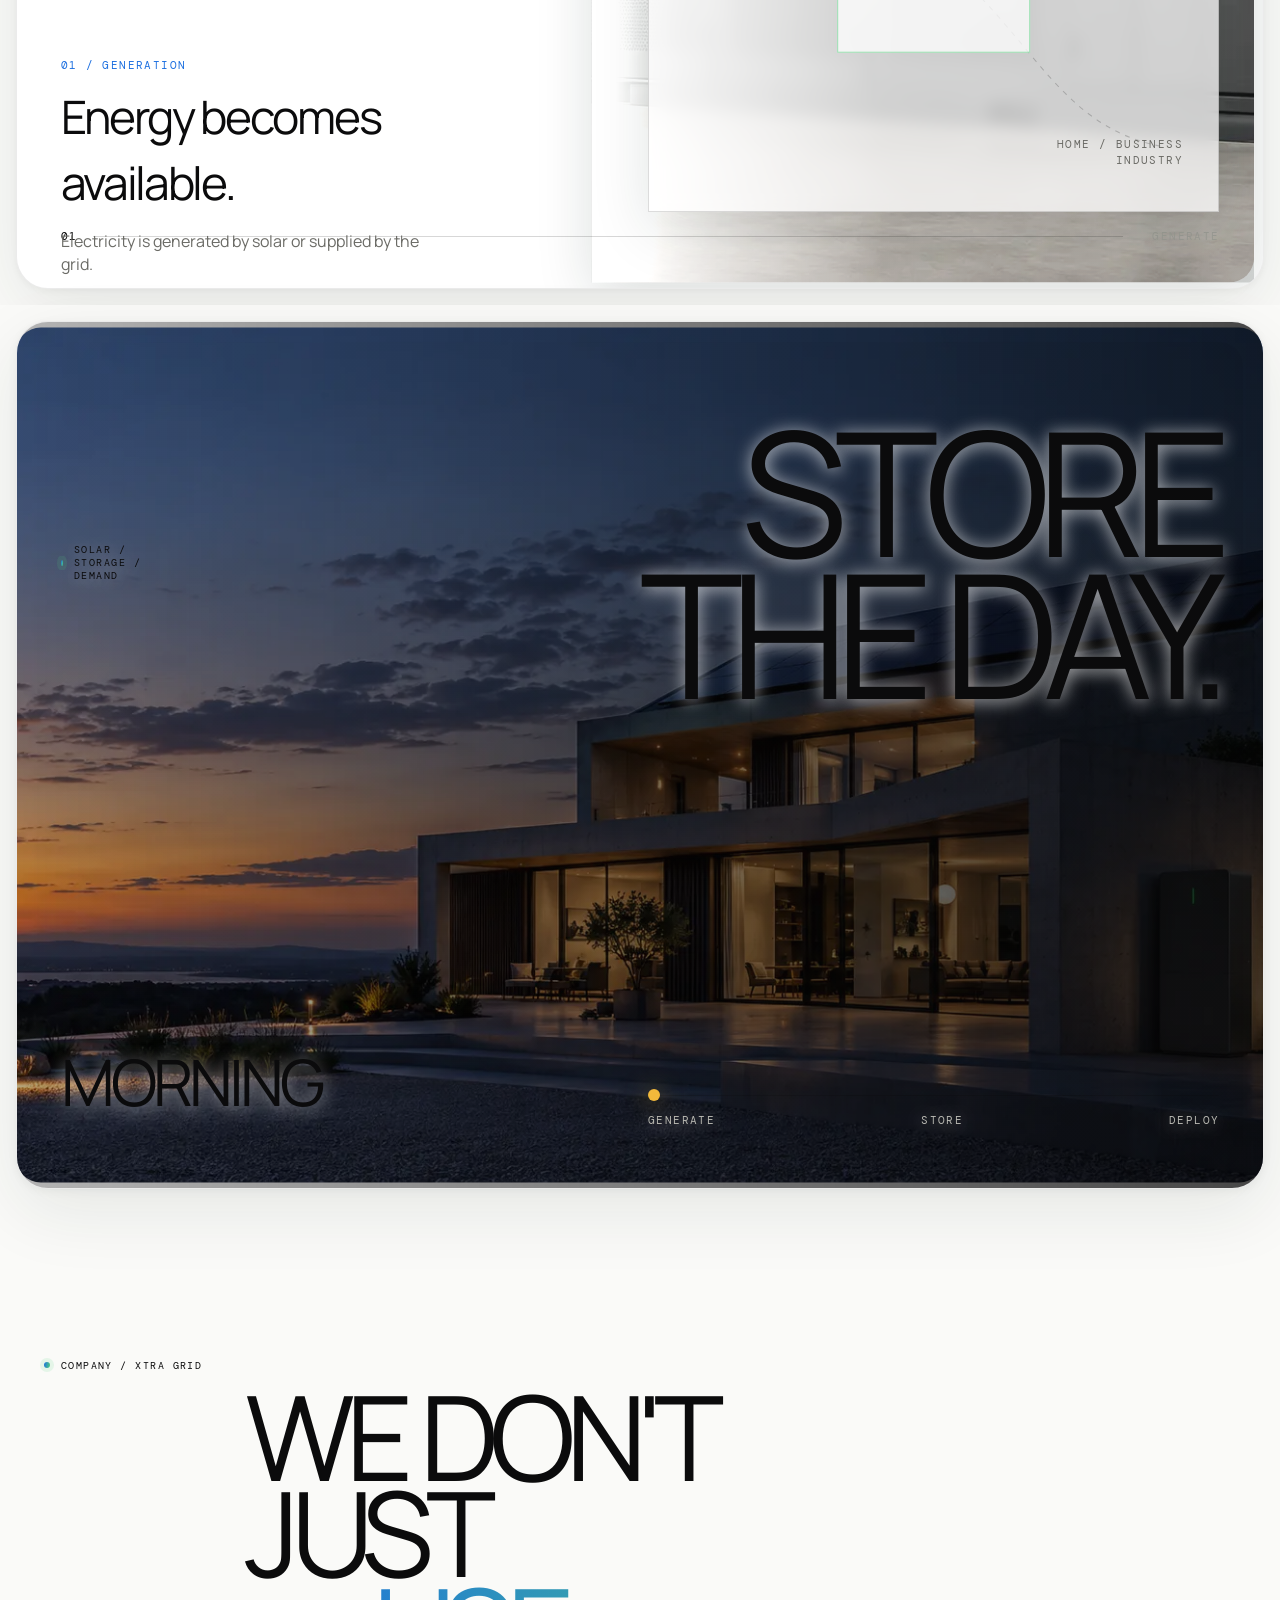
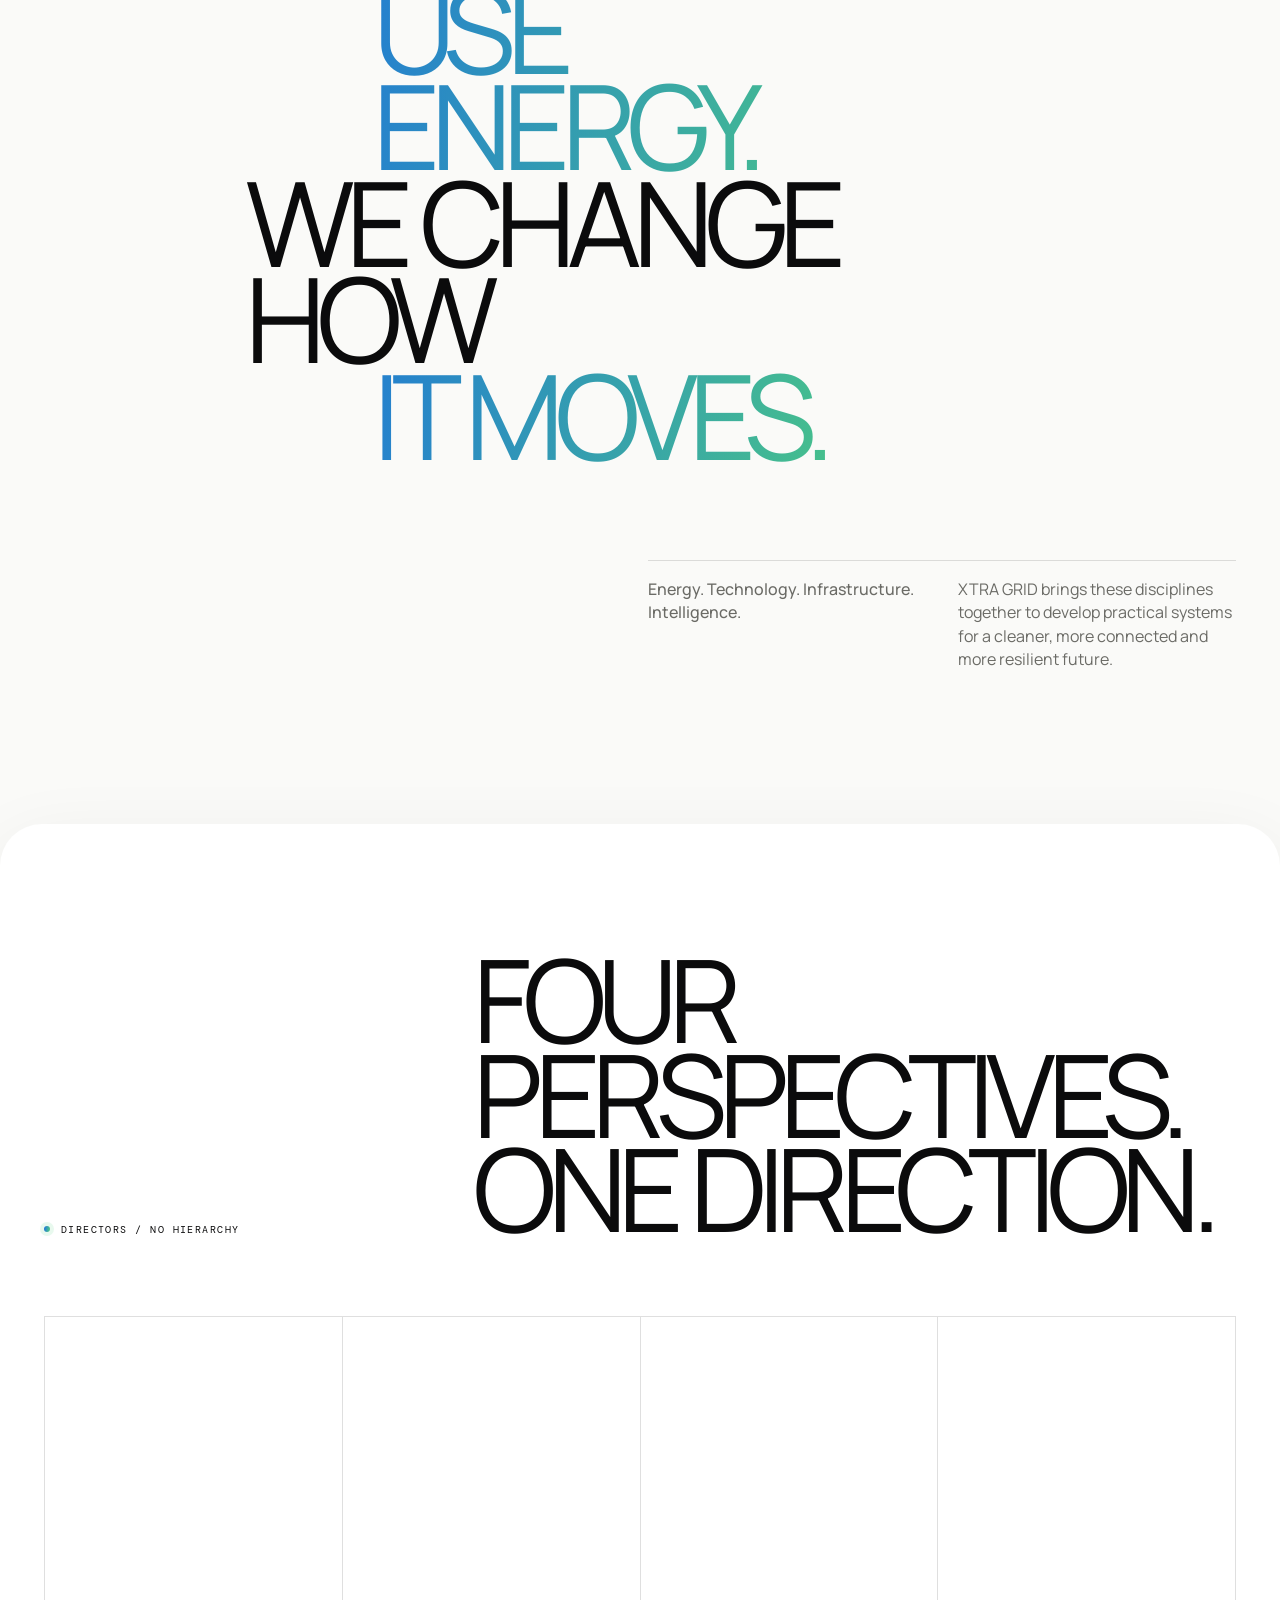
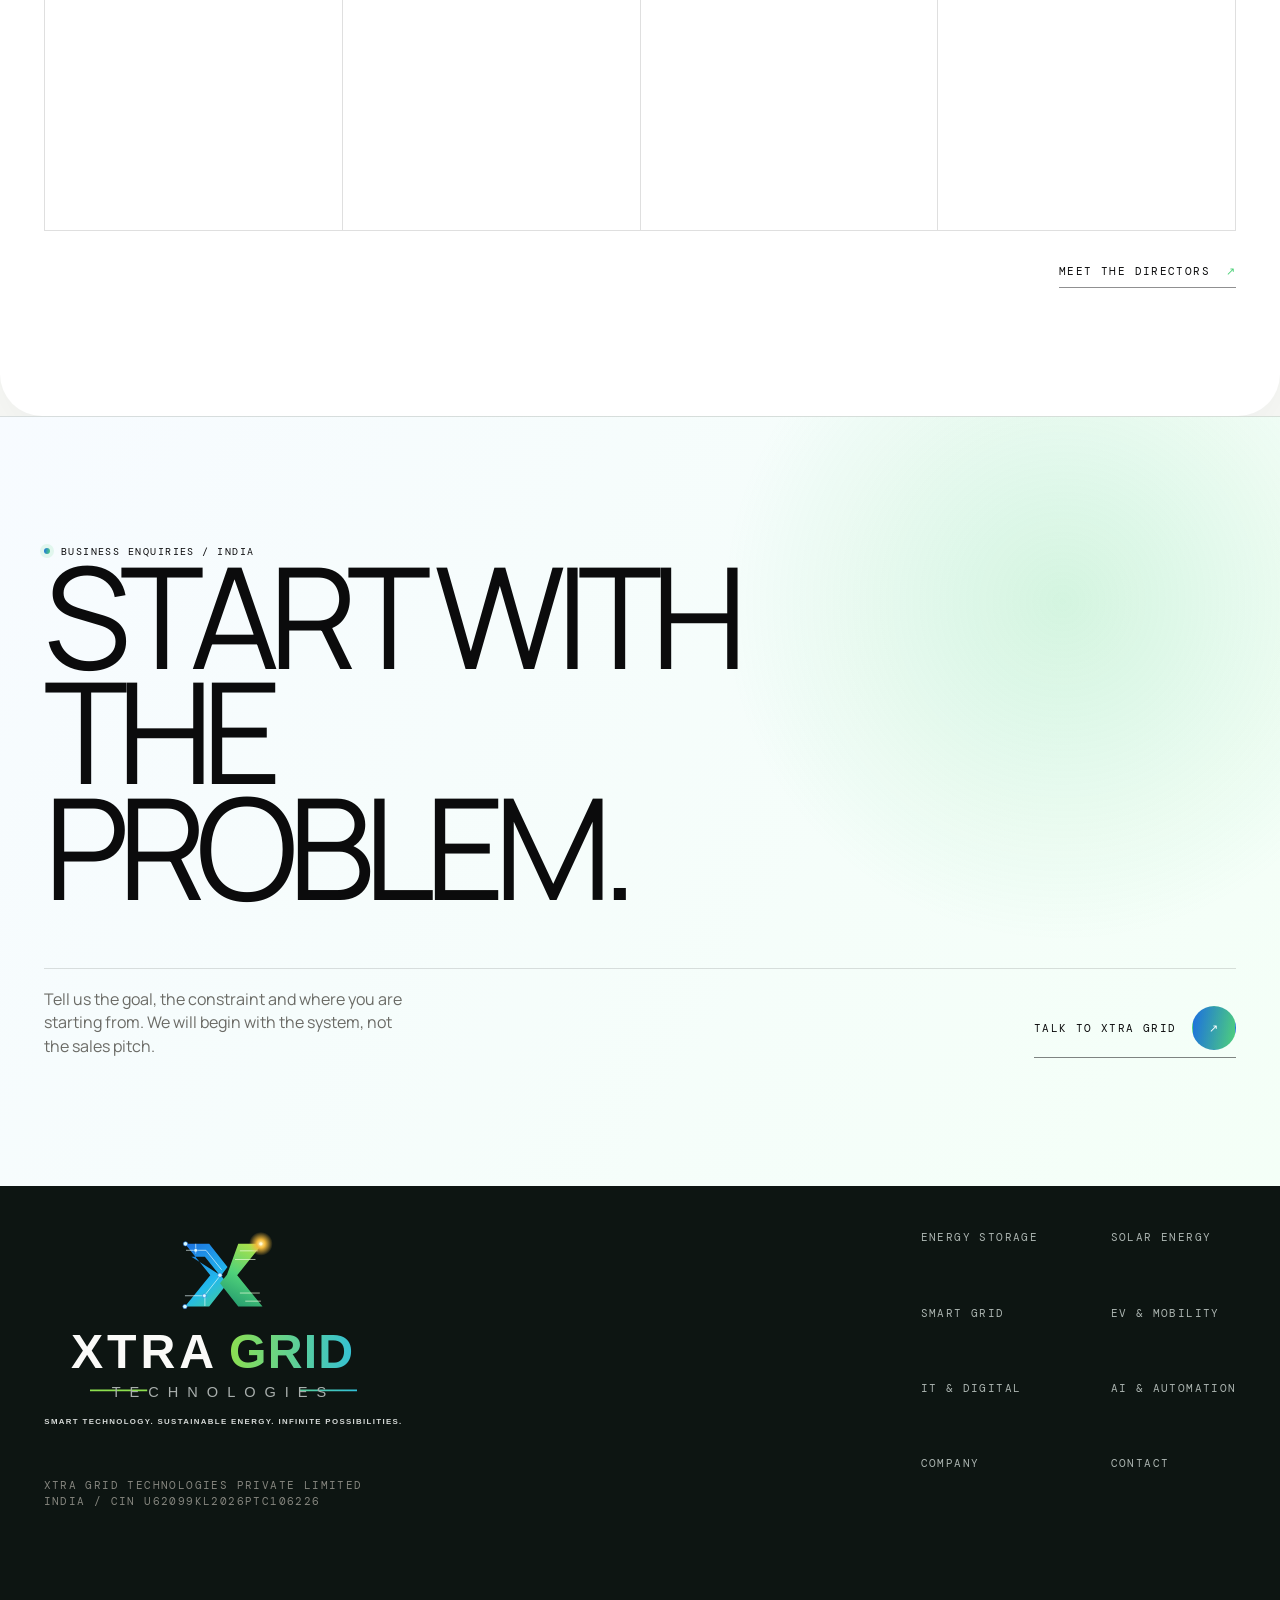
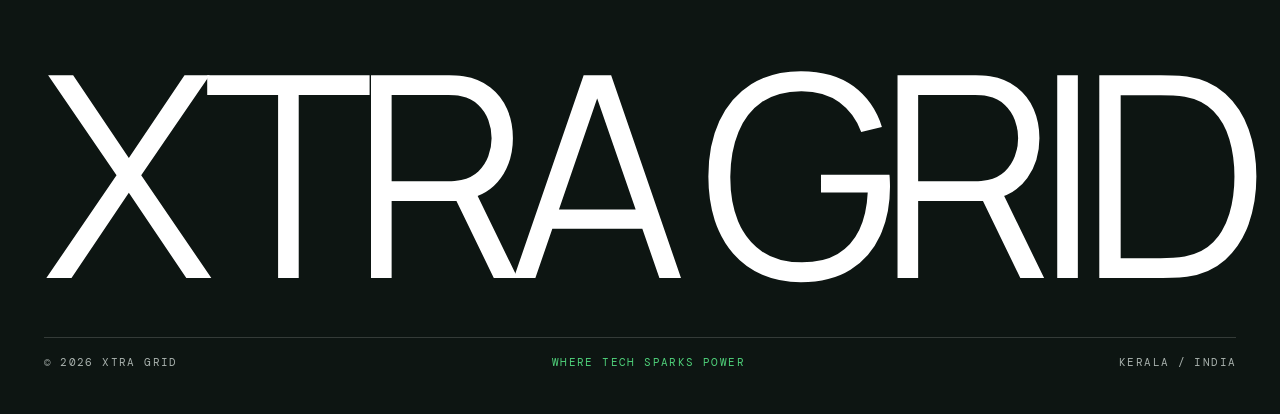
==== commit 9ac1340e: "Blend homepage hero image into both themes" ====
--- a/index.html
+++ b/index.html
@@ -274,7 +274,7 @@
       .portal-sticky,.bess-sticky,.day-sticky{min-height:100svh}.portal-title-stage{display:none}.portal-location-stage{display:none}.solutions-track{width:100%;height:auto;display:block;transform:none!important}.solution{width:100%;height:auto;min-height:100svh;flex:none}
     }
   </style>
-  <link rel="stylesheet" href="assets/premium.css?v=20260916c">
+  <link rel="stylesheet" href="assets/premium.css?v=20260916d">
 </head>
 <body>
   <div class="opening-experience" aria-hidden="true">
--- a/assets/premium.css
+++ b/assets/premium.css
@@ -153,14 +153,14 @@
     radial-gradient(circle at 12% 80%, rgba(28, 111, 224, .08), transparent 25%),
     var(--xg-base) !important;
 }
-.hero-media {
-  inset: 84px 20px 20px 44% !important;
-  border-radius: 32px;
-  box-shadow: var(--xg-shadow);
+.hero > .hero-media {
+  inset: 0 !important;
+  border-radius: 0;
+  box-shadow: none;
   background-position: 62% center !important;
   transform-origin: 62% 50%;
 }
-.hero-media::after {
+.hero > .hero-media::after {
   background: linear-gradient(90deg, var(--xg-base) 0%, rgba(250, 250, 248, .8) 7%, rgba(250, 250, 248, .04) 38%), linear-gradient(0deg, rgba(6, 16, 13, .32), transparent 55%) !important;
 }
 .hero-grid { padding-top: clamp(7.2rem, 14vh, 10rem) !important; }
@@ -690,7 +690,7 @@
   .nav-actions { gap: .35rem; }
   .theme-toggle__track { width: 38px; }
   [data-theme="dark"] .theme-toggle__track i { transform: translateX(16px); }
-  .hero-media { inset: 72px 10px 10px 28% !important; border-radius: 22px; }
+  .hero > .hero-media { inset: 0 !important; border-radius: 0; }
   .hero-grid { padding-top: 6.4rem !important; }
   .hero-title { font-size: clamp(4.8rem, 21vw, 8.2rem) !important; max-width: 6.8ch !important; }
   .hero-note { grid-column: 2 / 13 !important; max-width: 26ch !important; }
@@ -749,7 +749,7 @@
 
 @media (max-width: 560px) {
   .hero-lockup { display: none; }
-  .hero-media { left: 20% !important; }
+  .hero > .hero-media { left: 0 !important; }
   .opening h2,
   .intro h2 { font-size: clamp(3.7rem, 17vw, 6.4rem) !important; }
   .solution-bg { left: 14% !important; }
